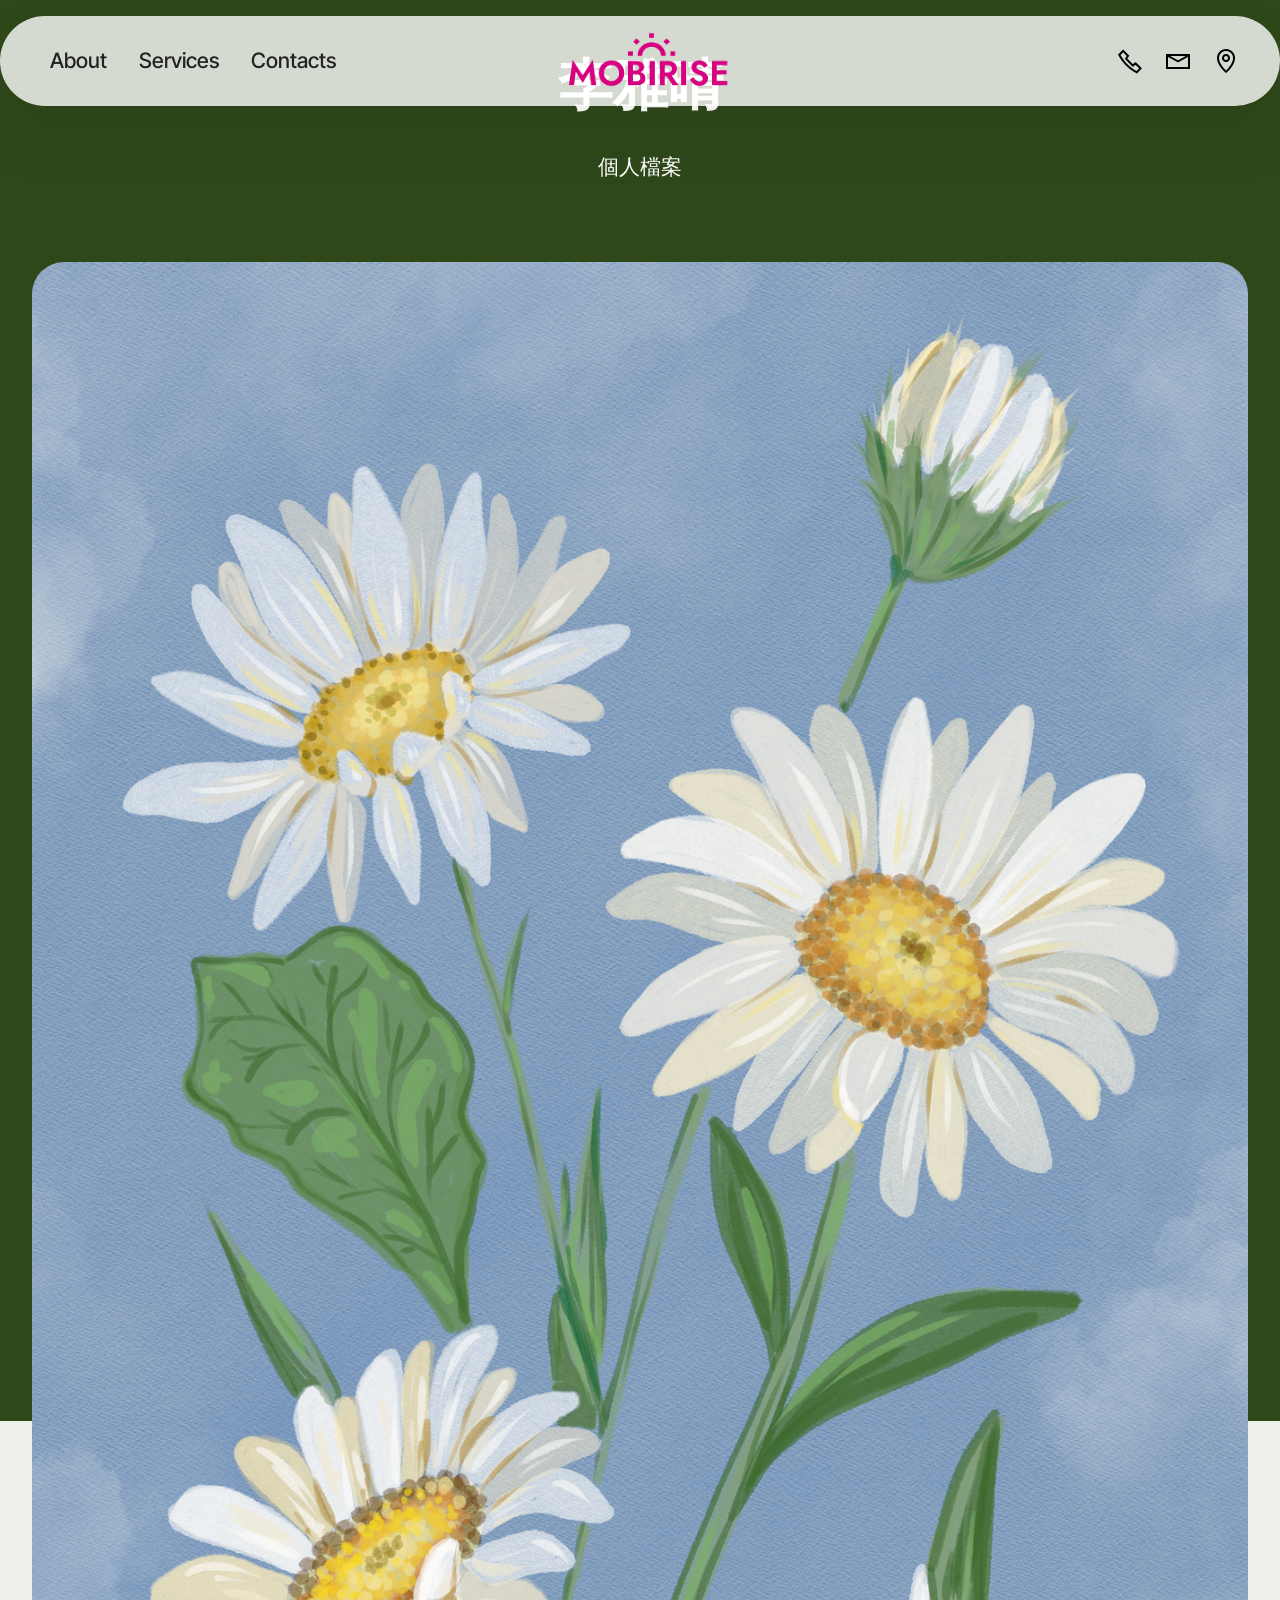
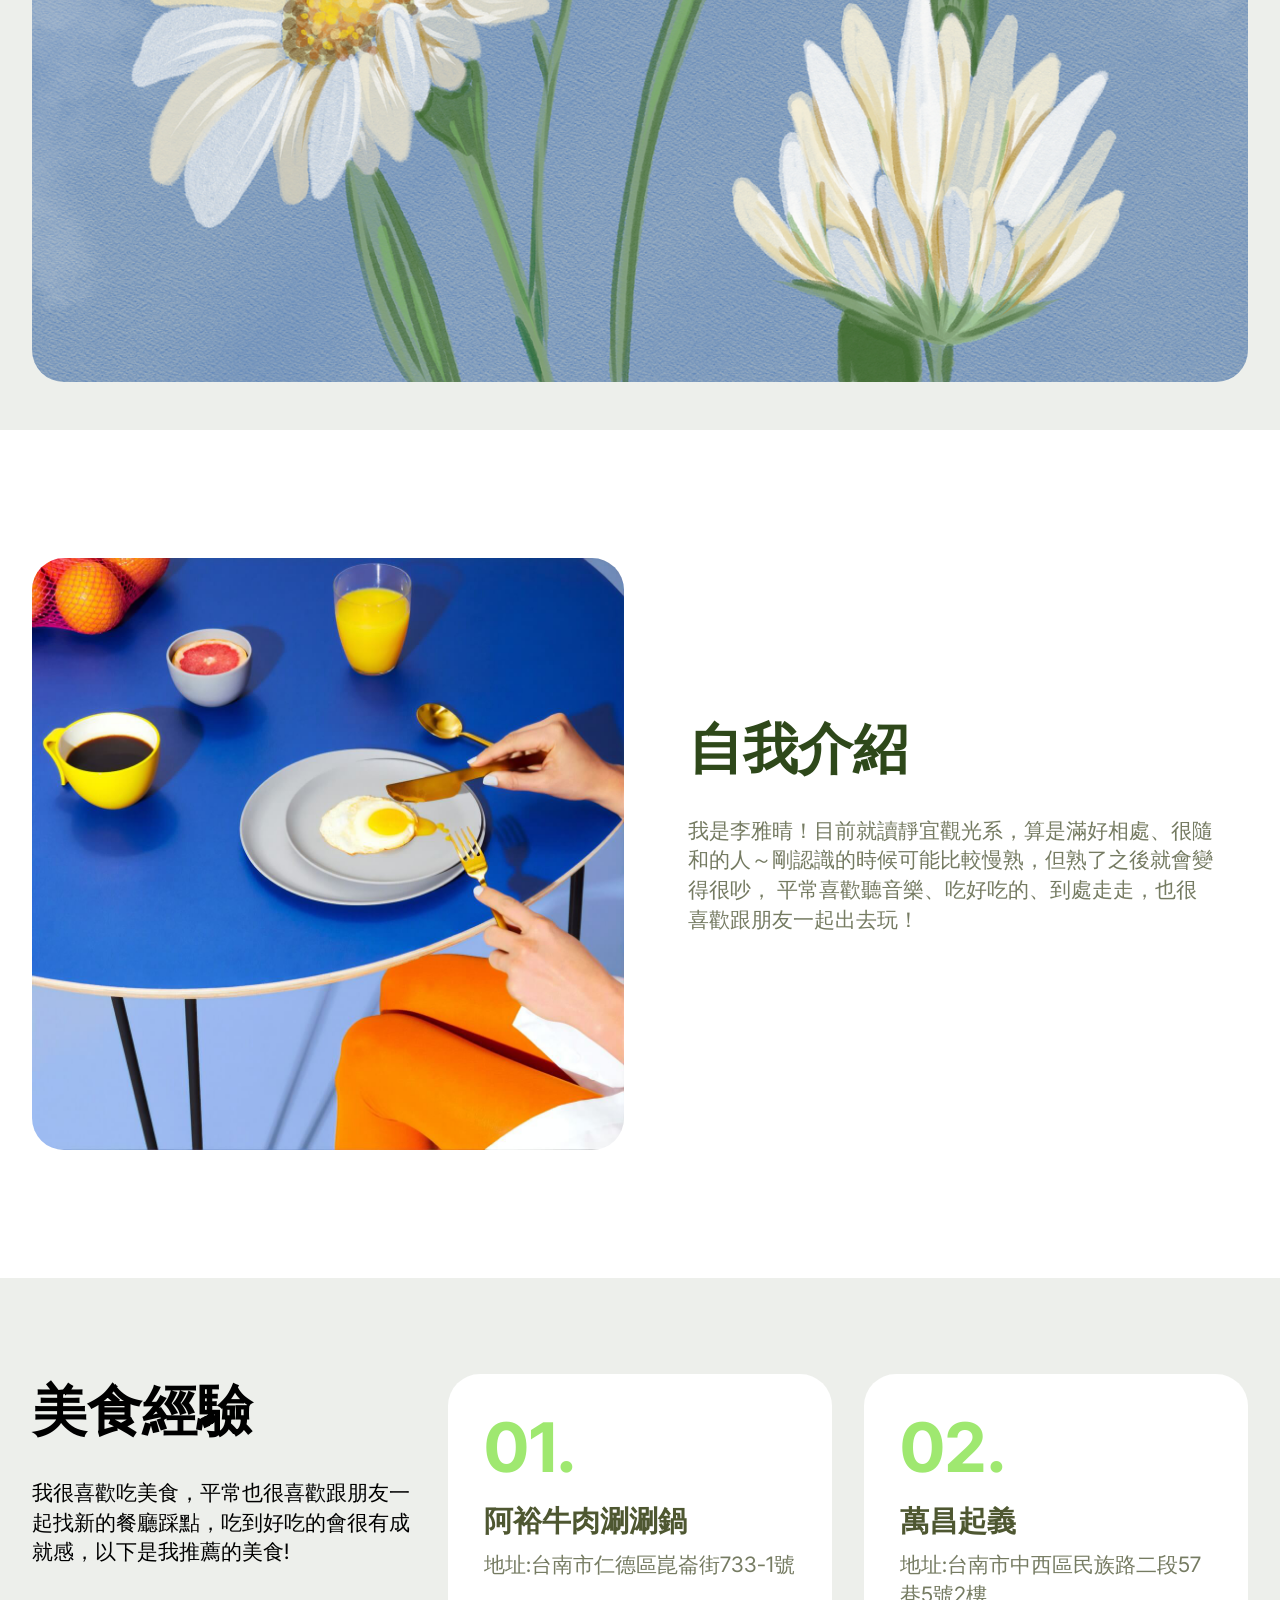
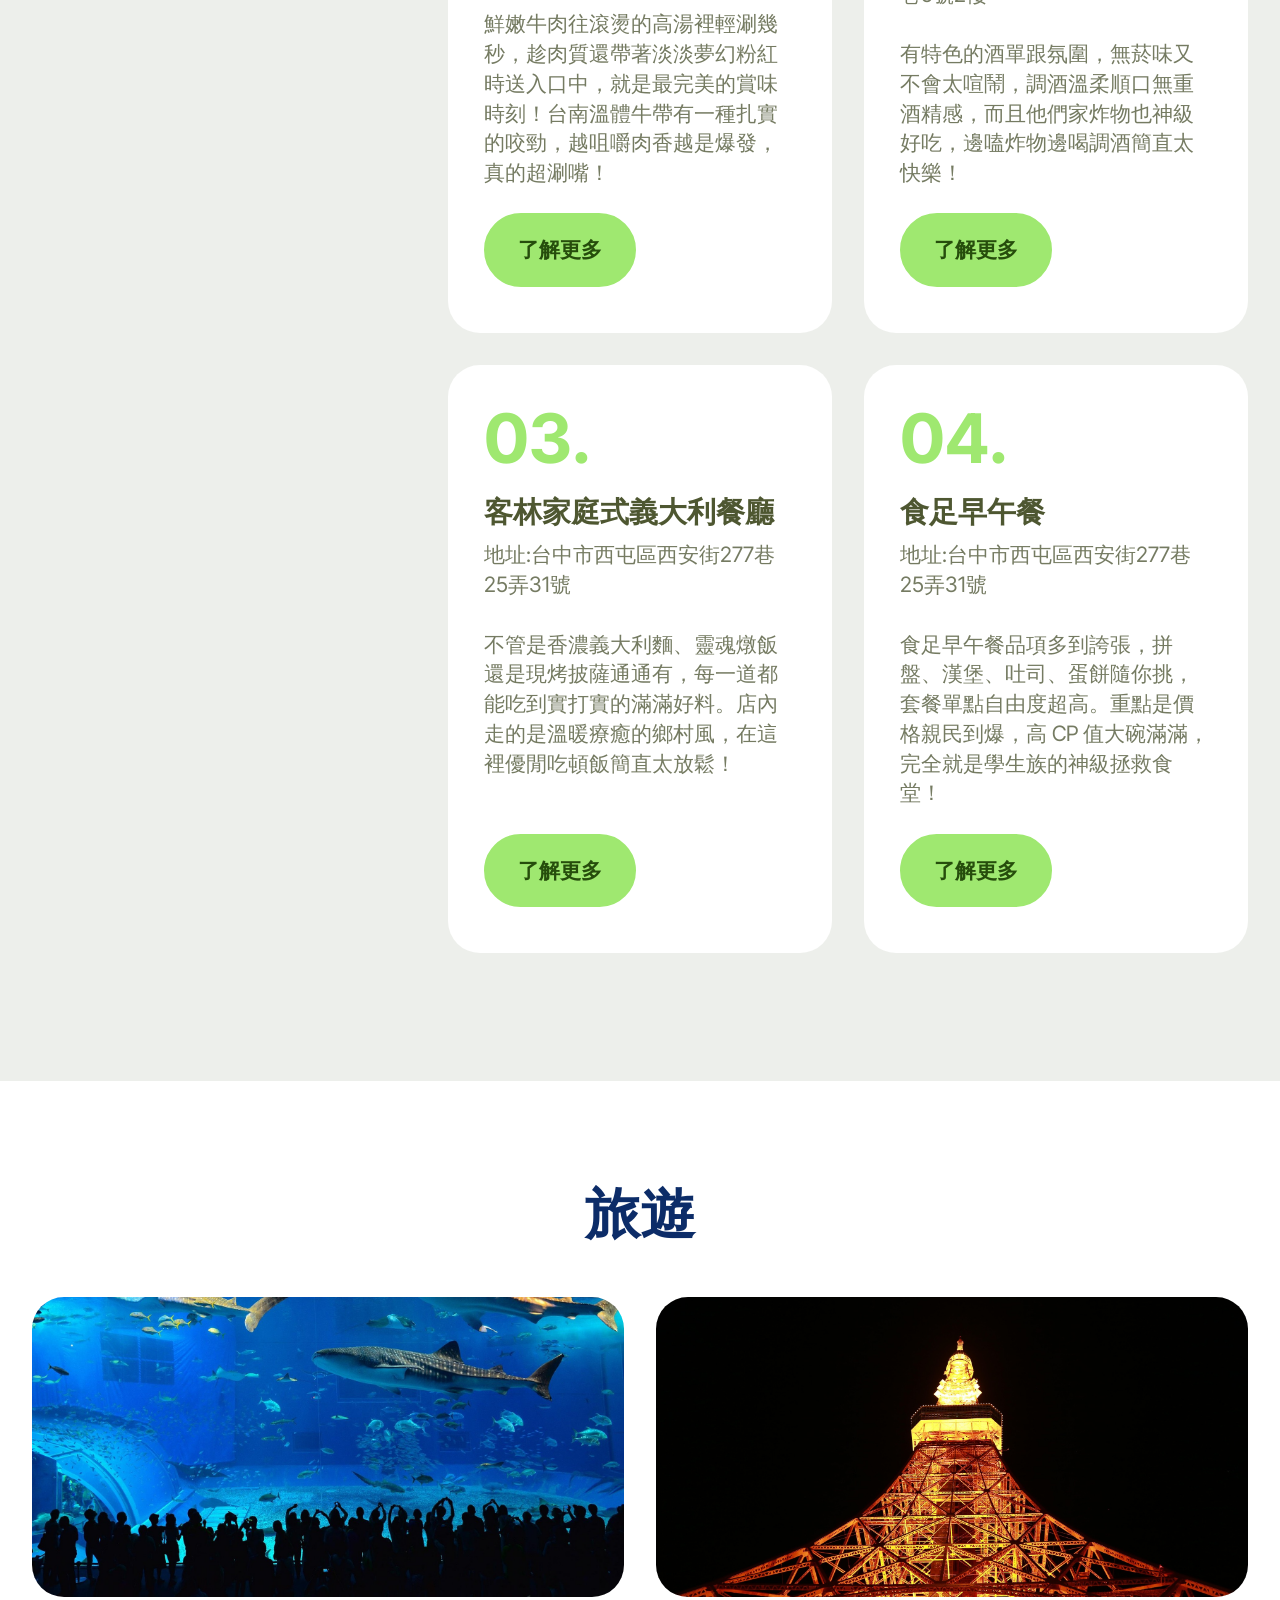
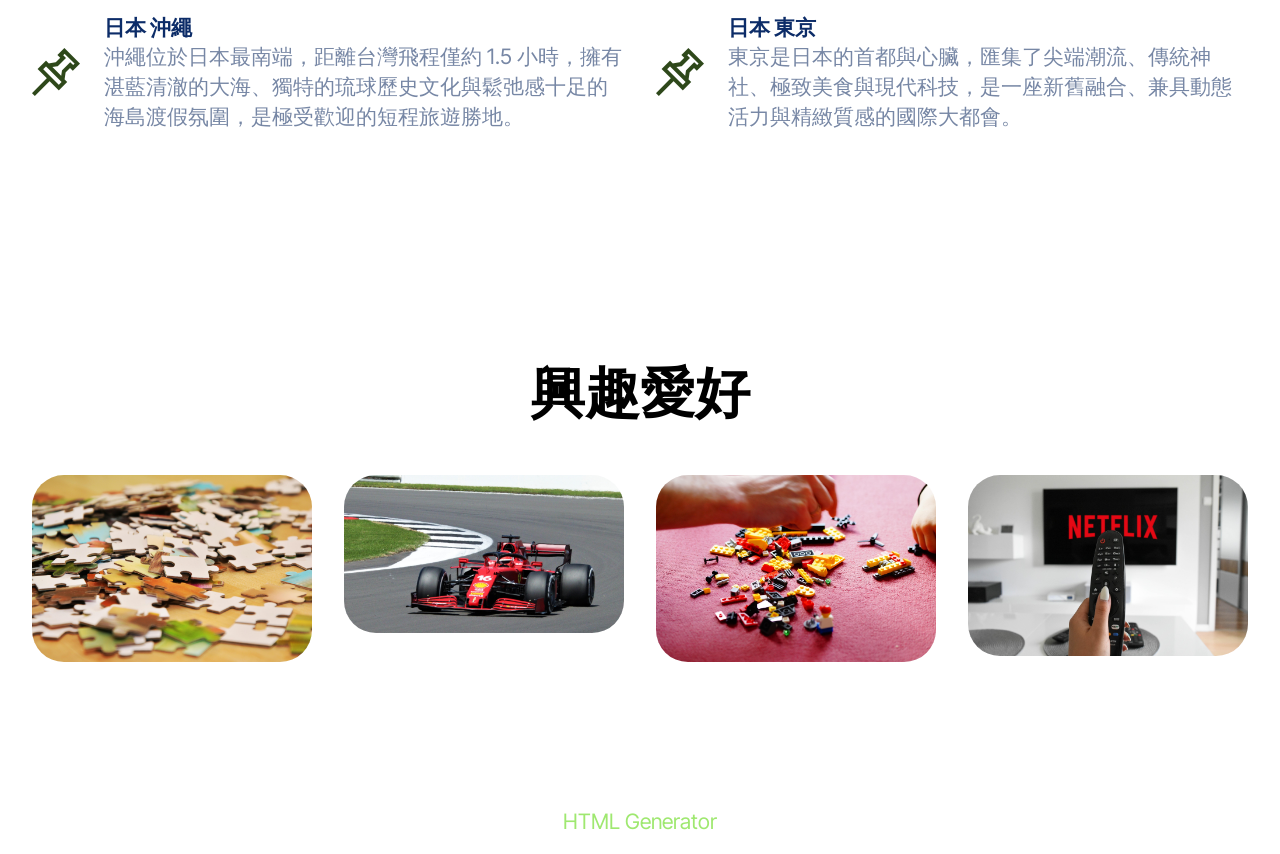
==== index.html @ 0599abbb "Add files via upload" ====
<!DOCTYPE html>
<html  >
<head>
  <!-- Site made with Mobirise Website Builder v6.1.12, https://mobirise.com -->
  <meta charset="UTF-8">
  <meta http-equiv="X-UA-Compatible" content="IE=edge">
  <meta name="generator" content="Mobirise v6.1.12, mobirise.com">
  <meta name="viewport" content="width=device-width, initial-scale=1, minimum-scale=1">
  <link rel="shortcut icon" href="assets/images/logo2.png" type="image/x-icon">
  <meta name="description" content="">
  
  
  <title>Home</title>
  <link rel="stylesheet" href="assets/web/assets/mobirise-icons2/mobirise2.css">
  <link rel="stylesheet" href="assets/bootstrap/css/bootstrap.min.css">
  <link rel="stylesheet" href="assets/dropdown/css/style.css">
  <link rel="stylesheet" href="assets/theme/css/style.css">
  <link rel="preload" href="https://fonts.googleapis.com/css2?family=Inter+Tight:wght@400;700&display=swap&display=swap" as="style" onload="this.onload=null;this.rel='stylesheet'">
  <noscript><link rel="stylesheet" href="https://fonts.googleapis.com/css2?family=Inter+Tight:wght@400;700&display=swap&display=swap"></noscript>
  <link rel="preload" as="style" href="assets/mobirise/css/mbr-additional.css?v=tHQnIB"><link rel="stylesheet" href="assets/mobirise/css/mbr-additional.css?v=tHQnIB" type="text/css">

  
  
  
</head>
<body>
  
  <section data-bs-version="5.1" class="menu menu3 cid-vxfSDAqkL9" once="menu" id="menu03-0">
	

	<nav class="navbar navbar-dropdown navbar-fixed-top navbar-expand-lg">
		<div class="container">
			<div class="navbar-brand">
				<span class="navbar-logo">
					<a href="https://mobiri.se">
						<img src="assets/images/logo2.png" alt="Mobirise Website Builder" style="height: 4rem;">
					</a>
				</span>
				
			</div>
			<button class="navbar-toggler" type="button" data-toggle="collapse" data-bs-toggle="collapse" data-target="#navbarSupportedContent" data-bs-target="#navbarSupportedContent" aria-controls="navbarNavAltMarkup" aria-expanded="false" aria-label="Toggle navigation">
				<div class="hamburger">
					<span></span>
					<span></span>
					<span></span>
					<span></span>
				</div>
			</button>
			<div class="collapse navbar-collapse" id="navbarSupportedContent">
				<ul class="navbar-nav nav-dropdown nav-right" data-app-modern-menu="true"><li class="nav-item">
						<a class="nav-link link text-black display-4" href="https://mobiri.se">About</a>
					</li>
					<li class="nav-item">
						<a class="nav-link link text-black show display-4" href="https://mobiri.se" aria-expanded="false">Services</a>
					</li>
					<li class="nav-item">
						<a class="nav-link link text-black display-4" href="https://mobiri.se">Contacts</a>
					</li></ul>
				<div class="icons-menu">
					<a class="iconfont-wrapper" href="https://mobiri.se">
						<span class="p-2 mbr-iconfont mobi-mbri-phone mobi-mbri"></span>
					</a>
					<a class="iconfont-wrapper" href="https://mobiri.se">
						<span class="p-2 mbr-iconfont mobi-mbri-letter mobi-mbri"></span>
					</a>
					<a class="iconfont-wrapper" href="https://mobiri.se">
						<span class="p-2 mbr-iconfont mobi-mbri-map-pin mobi-mbri"></span>
					</a>
					
				</div>
				
			</div>
		</div>
	</nav>
</section>

<section data-bs-version="5.1" class="header5 cid-vxg1l4EDZB mbr-fullscreen" id="header05-6">
	

	
	
	<div class="topbg"></div>
	<div class="align-center container-fluid">
		<div class="row justify-content-center">
			<div class="col-md-12 content-head">
				<h1 class="mbr-section-title mbr-fonts-style mb-4 display-2">
					<strong>李雅晴</strong></h1>
				<p class="mbr-text mbr-fonts-style mb-4 display-7">
					個人檔案</p>
				
			</div>
		</div>
		<div class="row mt-5 justify-content-center">
			<div class="col-12 col-lg-12">
				<img src="assets/images/mbr.png" alt="Mobirise Website Builder" title="">
			</div>
		</div>
	</div>
</section>

<section data-bs-version="5.1" class="start article2 cid-vxfUzSZ0uO" id="article02-3">
	

	
	

	<div class="container">
		<div class="row justify-content-center">
			<div class="col-12 col-md-12 col-lg-6 image-wrapper">
				<img class="w-100" src="assets/images/gallery03.jpg" alt="Mobirise Website Builder">
			</div>
			<div class="col-12 col-md-12 col-lg">
				<div class="text-wrapper align-left">
					<h1 class="mbr-section-title mbr-fonts-style mb-4 display-2">
						<strong>自我介紹</strong></h1>
					<p class="mbr-text align-left mbr-fonts-style mb-4 display-7">我是李雅晴！目前就讀靜宜觀光系，算是滿好相處、很隨和的人～剛認識的時候可能比較慢熟，但熟了之後就會變得很吵， 平常喜歡聽音樂、吃好吃的、到處走走，也很喜歡跟朋友一起出去玩！<br><br></p>
					
				</div>
			</div>
		</div>
	</div>
</section>

<section data-bs-version="5.1" class="features037 cid-vxfWTMe3sZ" id="features037-5">
	
	
	
	<div class="container-fluid">
		<div class="row justify-content-center">
			<div class="col-lg-4">
				<div class="col-12 col-md-12">
					<h5 class="mbr-section-title mbr-fonts-style mt-0 mb-4 display-2">
						<strong>美食經驗</strong></h5>
					<h6 class="mbr-section-subtitle mbr-fonts-style mt-0 mb-4 display-7">我很喜歡吃美食，平常也很喜歡跟朋友一起找新的餐廳踩點，吃到好吃的會很有成就感，以下是我推薦的美食!<br><div><br></div></h6>
					
				</div>
			</div>

			<div class="col-lg-8 side-features">
				
				<div class="item features-without-image col-12 col-md-12 col-lg-6 item-mb active">
					<div class="item-wrapper">
						<div class="item-content align-left">
							<h5 class="mbr-card-title mbr-fonts-style mt-0 mb-3 mbr-number display-1">
								<strong>01.</strong>
							</h5>
							<h5 class="card-title mbr-fonts-style display-5">
								<strong>阿裕牛肉涮涮鍋</strong></h5>
							<p class="card-text mbr-fonts-style display-7">地址:台南市仁德區崑崙街733-1號<br><br>鮮嫩牛肉往滾燙的高湯裡輕涮幾秒，趁肉質還帶著淡淡夢幻粉紅時送入口中，就是最完美的賞味時刻！台南溫體牛帶有一種扎實的咬勁，越咀嚼肉香越是爆發，真的超涮嘴！&nbsp;<br></p>
							<div class="mbr-section-btn item-footer"><a href="https://share.google/jin03TnW4DtmosS1B" class="btn item-btn btn-primary display-7" target="_blank">了解更多</a></div>
						</div>

					</div>
				</div><div class="item features-without-image col-12 col-md-12 col-lg-6 item-mb">
					<div class="item-wrapper">
						<div class="item-content align-left">
							<h5 class="mbr-card-title mbr-fonts-style mt-0 mb-3 mbr-number display-1">
								<strong>02.</strong></h5>
							<h5 class="card-title mbr-fonts-style display-5">
								<strong>萬昌起義</strong></h5>
							<p class="card-text mbr-fonts-style display-7">地址:台南市中西區民族路二段57巷5號2樓
<br>
<br>有特色的酒單跟氛圍，無菸味又不會太喧鬧，調酒溫柔順口無重酒精感，而且他們家炸物也神級好吃，邊嗑炸物邊喝調酒簡直太快樂！<br></p>

							<div class="mbr-section-btn item-footer"><a href="https://share.google/KJSHDas7KBUotryti" class="btn item-btn btn-primary display-7" target="_blank">了解更多</a></div>
						</div>

					</div>
				</div><div class="item features-without-image col-12 col-md-12 col-lg-6 item-mb">
					<div class="item-wrapper">
						<div class="item-content align-left">
							<h5 class="mbr-card-title mbr-fonts-style mt-0 mb-3 mbr-number display-1">
								<strong>03.</strong>
							</h5>
							<h5 class="card-title mbr-fonts-style display-5">
								<strong>客林家庭式義大利餐廳</strong></h5>
							<p class="card-text mbr-fonts-style display-7">地址:台中市西屯區西安街277巷25弄31號<br>
<br>不管是香濃義大利麵、靈魂燉飯還是現烤披薩通通有，每一道都能吃到實打實的滿滿好料。店內走的是溫暖療癒的鄉村風，在這裡優閒吃頓飯簡直太放鬆！&nbsp;<br></p>

							<div class="mbr-section-btn item-footer"><a href="https://share.google/3E2rp9IchfnymupIm" class="btn item-btn btn-primary display-7" target="_blank">了解更多</a></div>
						</div>

					</div>
				</div>
				<div class="item features-without-image col-12 col-md-12 col-lg-6 item-mb">
					<div class="item-wrapper">
						<div class="item-content align-left">
							<h5 class="mbr-card-title mbr-fonts-style mt-0 mb-3 mbr-number display-1">
								<strong>04.</strong>
							</h5>
							<h5 class="card-title mbr-fonts-style display-5">
								<strong>食足早午餐</strong></h5>
							<p class="card-text mbr-fonts-style display-7">地址:台中市西屯區西安街277巷25弄31號<br>
<br>食足早午餐品項多到誇張，拼盤、漢堡、吐司、蛋餅隨你挑，套餐單點自由度超高。重點是價格親民到爆，高 CP 值大碗滿滿，完全就是學生族的神級拯救食堂！</p>

							<div class="mbr-section-btn item-footer"><a href="https://share.google/PoGvNAp5Ngmwt1jAr" class="btn item-btn btn-primary display-7" target="_blank">了解更多</a></div>
						</div>

					</div>
				</div>
				

			</div>
		</div>
	</div>
</section>

<section data-bs-version="5.1" class="social01 cid-vxg9lklANq" id="social01-b">
	

	
	
	<div class="container">
		<div class="row justify-content-center">
			<div class="col-12 content-head">
				<div class="mb-5">
					<h5 class="mbr-section-title mbr-fonts-style align-center mb-0 display-2"><strong>旅遊</strong></h5>
					
				</div>
			</div>
		</div>
		<div class="row">
			<div class="item features-without-image col-12 col-md-6 col-lg-6">
				<div class="item-img mb-3">
					<img src="assets/images/mbr-5.jpg" alt="Mobirise Website Builder">
				</div>
				<div class="item-wrapper">
					<span class="mbr-iconfont m-auto mobi-mbri-pin mobi-mbri"></span>
					<div class="card-box">
						<h4 class="card-title mbr-fonts-style mb-0 display-7">
							<strong>日本 沖繩</strong></h4>
						<h5 class="card-text mbr-fonts-style display-7">沖繩位於日本最南端，距離台灣飛程僅約 1.5 小時，擁有湛藍清澈的大海、獨特的琉球歷史文化與鬆弛感十足的海島渡假氛圍，是極受歡迎的短程旅遊勝地。&nbsp;</h5>
					</div>
				</div>
			</div>
			<div class="item features-without-image col-12 col-md-6 col-lg-6">
				<div class="item-img mb-3">
					<img src="assets/images/mbr-1.jpg" alt="Mobirise Website Builder">
				</div>
				<div class="item-wrapper">
					<span class="mbr-iconfont m-auto mobi-mbri-pin mobi-mbri"></span>
					<div class="card-box">
						<h4 class="card-title mbr-fonts-style mb-0 display-7"><strong>日本 東京</strong></h4>
						<h5 class="card-text mbr-fonts-style display-7">
							東京是日本的首都與心臟，匯集了尖端潮流、傳統神社、極致美食與現代科技，是一座新舊融合、兼具動態活力與精緻質感的國際大都會。
						</h5>
					</div>
				</div>
			</div>
		</div>
	</div>
</section>

<section data-bs-version="5.1" class="gallery3 cid-vxgarGRGzE" id="gallery03-c">
    
    
    <div class="container-fluid">
      <div class="row justify-content-center">
        <div class="col-12 content-head">
          <div class="mbr-section-head mb-5">
            <h4 class="mbr-section-title mbr-fonts-style align-center mb-0 display-2">
              <strong>興趣愛好</strong></h4>
            
          </div>
        </div>
      </div>
      <div class="row">
        <div class="item features-image col-12 col-md-6 col-lg-3">
          <div class="item-wrapper">
            <div class="item-img">
              <img src="assets/images/mbr-8.jpg" alt="Mobirise Website Builder" title="" data-slide-to="0" data-bs-slide-to="0">
            </div>
            
          </div>
        </div>
        <div class="item features-image col-12 col-md-6 col-lg-3">
          <div class="item-wrapper">
            <div class="item-img">
              <img src="assets/images/mbr-6.jpg" alt="Mobirise Website Builder" title="" data-slide-to="1" data-bs-slide-to="1">
            </div>
            
          </div>
        </div>
        <div class="item features-image col-12 col-md-6 col-lg-3">
          <div class="item-wrapper">
            <div class="item-img">
              <img src="assets/images/mbr-7.jpg" alt="Mobirise Website Builder" title="" data-slide-to="2" data-bs-slide-to="2">
            </div>
            
          </div>
        </div>
        <div class="item features-image col-12 col-md-6 col-lg-3">
          <div class="item-wrapper">
            <div class="item-img">
              <img src="assets/images/mbr-9.jpg" alt="Mobirise Website Builder" title="" data-slide-to="3" data-bs-slide-to="3">
            </div>
            
          </div>
        </div>
      </div>
    </div>
  </section><section class="display-7" style="padding: 0;align-items: center;justify-content: center;flex-wrap: wrap;    align-content: center;display: flex;position: relative;height: 4rem;"><a href="https://mobiri.se/5189229" style="flex: 1 1;height: 4rem;position: absolute;width: 100%;z-index: 1;"><img alt="" style="height: 4rem;" src="[data-uri]"></a><p style="margin: 0;text-align: center;" class="display-7">&#8204;</p><a style="z-index:1" href="https://mobirise.com/html-builder.html">HTML Generator</a></section><script src="assets/bootstrap/js/bootstrap.bundle.min.js"></script>  <script src="assets/smoothscroll/smooth-scroll.js"></script>  <script src="assets/ytplayer/index.js"></script>  <script src="assets/dropdown/js/navbar-dropdown.js"></script>  <script src="assets/theme/js/script.js"></script>  
  
  
</body>
</html>
---- assets/web/assets/mobirise-icons2/mobirise2.css ----
@font-face {
  font-family: 'Moririse2';
  font-display: swap;
  src:  url('mobirise2.eot?f2bix4');
  src:  url('mobirise2.eot?f2bix4#iefix') format('embedded-opentype'),
    url('mobirise2.woff2?f2bix4') format('woff2'),
    url('mobirise2.woff?f2bix4') format('woff'),
    url('mobirise2.ttf?f2bix4') format('truetype'),
    url('mobirise2.svg?f2bix4#mobirise2') format('svg');
  font-weight: normal;
  font-style: normal;
}

[class^="mobi-"], [class*=" mobi-"] {
  /* use !important to prevent issues with browser extensions that change fonts */
  font-family: 'Moririse2' !important;
  speak: none;
  font-style: normal;
  font-weight: normal;
  font-variant: normal;
  text-transform: none;
  line-height: 1;

  /* Better Font Rendering =========== */
  -webkit-font-smoothing: antialiased;
  -moz-osx-font-smoothing: grayscale;
}

.mobi-mbri-add-submenu:before {
  content: "\e900";
}
.mobi-mbri-alert:before {
  content: "\e901";
}
.mobi-mbri-align-center:before {
  content: "\e902";
}
.mobi-mbri-align-justify:before {
  content: "\e903";
}
.mobi-mbri-align-left:before {
  content: "\e904";
}
.mobi-mbri-align-right:before {
  content: "\e905";
}
.mobi-mbri-android:before {
  content: "\e906";
}
.mobi-mbri-apple:before {
  content: "\e907";
}
.mobi-mbri-arrow-down:before {
  content: "\e908";
}
.mobi-mbri-arrow-next:before {
  content: "\e909";
}
.mobi-mbri-arrow-prev:before {
  content: "\e90a";
}
.mobi-mbri-arrow-up:before {
  content: "\e90b";
}
.mobi-mbri-bold:before {
  content: "\e90c";
}
.mobi-mbri-bookmark:before {
  content: "\e90d";
}
.mobi-mbri-bootstrap:before {
  content: "\e90e";
}
.mobi-mbri-briefcase:before {
  content: "\e90f";
}
.mobi-mbri-browse:before {
  content: "\e910";
}
.mobi-mbri-bulleted-list:before {
  content: "\e911";
}
.mobi-mbri-calendar:before {
  content: "\e912";
}
.mobi-mbri-camera:before {
  content: "\e913";
}
.mobi-mbri-cart-add:before {
  content: "\e914";
}
.mobi-mbri-cart-full:before {
  content: "\e915";
}
.mobi-mbri-cash:before {
  content: "\e916";
}
.mobi-mbri-change-style:before {
  content: "\e917";
}
.mobi-mbri-chat:before {
  content: "\e918";
}
.mobi-mbri-clock:before {
  content: "\e919";
}
.mobi-mbri-close:before {
  content: "\e91a";
}
.mobi-mbri-cloud:before {
  content: "\e91b";
}
.mobi-mbri-code:before {
  content: "\e91c";
}
.mobi-mbri-contact-form:before {
  content: "\e91d";
}
.mobi-mbri-credit-card:before {
  content: "\e91e";
}
.mobi-mbri-cursor-click:before {
  content: "\e91f";
}
.mobi-mbri-cust-feedback:before {
  content: "\e920";
}
.mobi-mbri-database:before {
  content: "\e921";
}
.mobi-mbri-delivery:before {
  content: "\e922";
}
.mobi-mbri-desktop:before {
  content: "\e923";
}
.mobi-mbri-devices:before {
  content: "\e924";
}
.mobi-mbri-down:before {
  content: "\e925";
}
.mobi-mbri-download-2:before {
  content: "\e926";
}
.mobi-mbri-download:before {
  content: "\e927";
}
.mobi-mbri-drag-n-drop-2:before {
  content: "\e928";
}
.mobi-mbri-drag-n-drop:before {
  content: "\e929";
}
.mobi-mbri-edit-2:before {
  content: "\e92a";
}
.mobi-mbri-edit:before {
  content: "\e92b";
}
.mobi-mbri-error:before {
  content: "\e92c";
}
.mobi-mbri-extension:before {
  content: "\e92d";
}
.mobi-mbri-features:before {
  content: "\e92e";
}
.mobi-mbri-file:before {
  content: "\e92f";
}
.mobi-mbri-flag:before {
  content: "\e930";
}
.mobi-mbri-folder:before {
  content: "\e931";
}
.mobi-mbri-gift:before {
  content: "\e932";
}
.mobi-mbri-github:before {
  content: "\e933";
}
.mobi-mbri-globe-2:before {
  content: "\e934";
}
.mobi-mbri-globe:before {
  content: "\e935";
}
.mobi-mbri-growing-chart:before {
  content: "\e936";
}
.mobi-mbri-hearth:before {
  content: "\e937";
}
.mobi-mbri-help:before {
  content: "\e938";
}
.mobi-mbri-home:before {
  content: "\e939";
}
.mobi-mbri-hot-cup:before {
  content: "\e93a";
}
.mobi-mbri-idea:before {
  content: "\e93b";
}
.mobi-mbri-image-gallery:before {
  content: "\e93c";
}
.mobi-mbri-image-slider:before {
  content: "\e93d";
}
.mobi-mbri-info:before {
  content: "\e93e";
}
.mobi-mbri-italic:before {
  content: "\e93f";
}
.mobi-mbri-key:before {
  content: "\e940";
}
.mobi-mbri-laptop:before {
  content: "\e941";
}
.mobi-mbri-layers:before {
  content: "\e942";
}
.mobi-mbri-left-right:before {
  content: "\e943";
}
.mobi-mbri-left:before {
  content: "\e944";
}
.mobi-mbri-letter:before {
  content: "\e945";
}
.mobi-mbri-like:before {
  content: "\e946";
}
.mobi-mbri-link:before {
  content: "\e947";
}
.mobi-mbri-lock:before {
  content: "\e948";
}
.mobi-mbri-login:before {
  content: "\e949";
}
.mobi-mbri-logout:before {
  content: "\e94a";
}
.mobi-mbri-magic-stick:before {
  content: "\e94b";
}
.mobi-mbri-map-pin:before {
  content: "\e94c";
}
.mobi-mbri-menu:before {
  content: "\e94d";
}
.mobi-mbri-mobile-2:before {
  content: "\e94e";
}
.mobi-mbri-mobile-horizontal:before {
  content: "\e94f";
}
.mobi-mbri-mobile:before {
  content: "\e950";
}
.mobi-mbri-mobirise:before {
  content: "\e951";
}
.mobi-mbri-more-horizontal:before {
  content: "\e952";
}
.mobi-mbri-more-vertical:before {
  content: "\e953";
}
.mobi-mbri-music:before {
  content: "\e954";
}
.mobi-mbri-new-file:before {
  content: "\e955";
}
.mobi-mbri-numbered-list:before {
  content: "\e956";
}
.mobi-mbri-opened-folder:before {
  content: "\e957";
}
.mobi-mbri-pages:before {
  content: "\e958";
}
.mobi-mbri-paper-plane:before {
  content: "\e959";
}
.mobi-mbri-paperclip:before {
  content: "\e95a";
}
.mobi-mbri-phone:before {
  content: "\e95b";
}
.mobi-mbri-photo:before {
  content: "\e95c";
}
.mobi-mbri-photos:before {
  content: "\e95d";
}
.mobi-mbri-pin:before {
  content: "\e95e";
}
.mobi-mbri-play:before {
  content: "\e95f";
}
.mobi-mbri-plus:before {
  content: "\e960";
}
.mobi-mbri-preview:before {
  content: "\e961";
}
.mobi-mbri-print:before {
  content: "\e962";
}
.mobi-mbri-protect:before {
  content: "\e963";
}
.mobi-mbri-question:before {
  content: "\e964";
}
.mobi-mbri-quote-left:before {
  content: "\e965";
}
.mobi-mbri-quote-right:before {
  content: "\e966";
}
.mobi-mbri-redo:before {
  content: "\e967";
}
.mobi-mbri-refresh:before {
  content: "\e968";
}
.mobi-mbri-responsive-2:before {
  content: "\e969";
}
.mobi-mbri-responsive:before {
  content: "\e96a";
}
.mobi-mbri-right:before {
  content: "\e96b";
}
.mobi-mbri-rocket:before {
  content: "\e96c";
}
.mobi-mbri-sad-face:before {
  content: "\e96d";
}
.mobi-mbri-sale:before {
  content: "\e96e";
}
.mobi-mbri-save:before {
  content: "\e96f";
}
.mobi-mbri-search:before {
  content: "\e970";
}
.mobi-mbri-setting-2:before {
  content: "\e971";
}
.mobi-mbri-setting-3:before {
  content: "\e972";
}
.mobi-mbri-setting:before {
  content: "\e973";
}
.mobi-mbri-share:before {
  content: "\e974";
}
.mobi-mbri-shopping-bag:before {
  content: "\e975";
}
.mobi-mbri-shopping-basket:before {
  content: "\e976";
}
.mobi-mbri-shopping-cart:before {
  content: "\e977";
}
.mobi-mbri-sites:before {
  content: "\e978";
}
.mobi-mbri-smile-face:before {
  content: "\e979";
}
.mobi-mbri-speed:before {
  content: "\e97a";
}
.mobi-mbri-star:before {
  content: "\e97b";
}
.mobi-mbri-success:before {
  content: "\e97c";
}
.mobi-mbri-sun:before {
  content: "\e97d";
}
.mobi-mbri-sun2:before {
  content: "\e97e";
}
.mobi-mbri-tablet-vertical:before {
  content: "\e97f";
}
.mobi-mbri-tablet:before {
  content: "\e980";
}
.mobi-mbri-target:before {
  content: "\e981";
}
.mobi-mbri-timer:before {
  content: "\e982";
}
.mobi-mbri-to-ftp:before {
  content: "\e983";
}
.mobi-mbri-to-local-drive:before {
  content: "\e984";
}
.mobi-mbri-touch-swipe:before {
  content: "\e985";
}
.mobi-mbri-touch:before {
  content: "\e986";
}
.mobi-mbri-trash:before {
  content: "\e987";
}
.mobi-mbri-underline:before {
  content: "\e988";
}
.mobi-mbri-undo:before {
  content: "\e989";
}
.mobi-mbri-unlink:before {
  content: "\e98a";
}
.mobi-mbri-unlock:before {
  content: "\e98b";
}
.mobi-mbri-up-down:before {
  content: "\e98c";
}
.mobi-mbri-up:before {
  content: "\e98d";
}
.mobi-mbri-update:before {
  content: "\e98e";
}
.mobi-mbri-upload-2:before {
  content: "\e98f";
}
.mobi-mbri-upload:before {
  content: "\e990";
}
.mobi-mbri-user-2:before {
  content: "\e991";
}
.mobi-mbri-user:before {
  content: "\e992";
}
.mobi-mbri-users:before {
  content: "\e993";
}
.mobi-mbri-video-play:before {
  content: "\e994";
}
.mobi-mbri-video:before {
  content: "\e995";
}
.mobi-mbri-watch:before {
  content: "\e996";
}
.mobi-mbri-website-theme-2:before {
  content: "\e997";
}
.mobi-mbri-website-theme:before {
  content: "\e998";
}
.mobi-mbri-wifi:before {
  content: "\e999";
}
.mobi-mbri-windows:before {
  content: "\e99a";
}
.mobi-mbri-zoom-in:before {
  content: "\e99b";
}
.mobi-mbri-zoom-out:before {
  content: "\e99c";
}
---- assets/dropdown/css/style.css ----
.navbar-dropdown {
  left: 0;
  padding: 0;
  position: absolute;
  right: 0;
  top: 0;
  transition: all 0.45s ease;
  z-index: 1030;
  background: #282828; }
  .navbar-dropdown .navbar-logo {
    margin-right: 0.8rem;
    transition: margin 0.3s ease-in-out;
    vertical-align: middle; }
    .navbar-dropdown .navbar-logo img {
      height: 3.125rem;
      transition: all 0.3s ease-in-out; }
    .navbar-dropdown .navbar-logo.mbr-iconfont {
      font-size: 3.125rem;
      line-height: 3.125rem; }
  .navbar-dropdown .navbar-caption {
    font-weight: 700;
    white-space: normal;
    vertical-align: -4px;
    line-height: 3.125rem !important; }
    .navbar-dropdown .navbar-caption, .navbar-dropdown .navbar-caption:hover {
      color: inherit;
      text-decoration: none; }
  .navbar-dropdown .mbr-iconfont + .navbar-caption {
    vertical-align: -1px; }
  .navbar-dropdown.navbar-fixed-top {
    position: fixed; }
  .navbar-dropdown .navbar-brand span {
    vertical-align: -4px; }
  .navbar-dropdown.bg-color.transparent {
    background: none; }
  .navbar-dropdown.navbar-short .navbar-brand {
    padding: 0.625rem 0; }
    .navbar-dropdown.navbar-short .navbar-brand span {
      vertical-align: -1px; }
  .navbar-dropdown.navbar-short .navbar-caption {
    line-height: 2.375rem !important;
    vertical-align: -2px; }
  .navbar-dropdown.navbar-short .navbar-logo {
    margin-right: 0.5rem; }
    .navbar-dropdown.navbar-short .navbar-logo img {
      height: 2.375rem; }
    .navbar-dropdown.navbar-short .navbar-logo.mbr-iconfont {
      font-size: 2.375rem;
      line-height: 2.375rem; }
  .navbar-dropdown.navbar-short .mbr-table-cell {
    height: 3.625rem; }
  .navbar-dropdown .navbar-close {
    left: 0.6875rem;
    position: fixed;
    top: 0.75rem;
    z-index: 1000; }
  .navbar-dropdown .hamburger-icon {
    content: "";
    display: inline-block;
    vertical-align: middle;
    width: 16px;
    -webkit-box-shadow: 0 -6px 0 1px #282828,0 0 0 1px #282828,0 6px 0 1px #282828;
    -moz-box-shadow: 0 -6px 0 1px #282828,0 0 0 1px #282828,0 6px 0 1px #282828;
    box-shadow: 0 -6px 0 1px #282828,0 0 0 1px #282828,0 6px 0 1px #282828; }

.dropdown-menu .dropdown-toggle[data-toggle="dropdown-submenu"]::after {
  border-bottom: 0.35em solid transparent;
  border-left: 0.35em solid;
  border-right: 0;
  border-top: 0.35em solid transparent;
  margin-left: 0.3rem; }

.dropdown-menu .dropdown-item:focus {
  outline: 0; }

.nav-dropdown {
  font-size: 0.75rem;
  font-weight: 500;
  height: auto !important; }
  .nav-dropdown .nav-btn {
    padding-left: 1rem; }
  .nav-dropdown .link {
    margin: .667em 1.667em;
    font-weight: 500;
    padding: 0;
    transition: color .2s ease-in-out; }
    .nav-dropdown .link.dropdown-toggle {
      margin-right: 2.583em; }
      .nav-dropdown .link.dropdown-toggle::after {
        margin-left: .25rem;
        border-top: 0.35em solid;
        border-right: 0.35em solid transparent;
        border-left: 0.35em solid transparent;
        border-bottom: 0; }
      .nav-dropdown .link.dropdown-toggle[aria-expanded="true"] {
        margin: 0;
        padding: 0.667em 3.263em  0.667em 1.667em; }
  .nav-dropdown .link::after,
  .nav-dropdown .dropdown-item::after {
    color: inherit; }
  .nav-dropdown .btn {
    font-size: 0.75rem;
    font-weight: 700;
    letter-spacing: 0;
    margin-bottom: 0;
    padding-left: 1.25rem;
    padding-right: 1.25rem; }
  .nav-dropdown .dropdown-menu {
    border-radius: 0;
    border: 0;
    left: 0;
    margin: 0;
    padding-bottom: 1.25rem;
    padding-top: 1.25rem;
    position: relative; }
  .nav-dropdown .dropdown-submenu {
    margin-left: 0.125rem;
    top: 0; }
  .nav-dropdown .dropdown-item {
    font-weight: 500;
    line-height: 2;
    padding: 0.3846em 4.615em 0.3846em 1.5385em;
    position: relative;
    transition: color .2s ease-in-out, background-color .2s ease-in-out; }
    .nav-dropdown .dropdown-item::after {
      margin-top: -0.3077em;
      position: absolute;
      right: 1.1538em;
      top: 50%; }
    .nav-dropdown .dropdown-item:focus, .nav-dropdown .dropdown-item:hover {
      background: none; }

@media (max-width: 767px) {
  .nav-dropdown.navbar-toggleable-sm {
    bottom: 0;
    display: none;
    left: 0;
    overflow-x: hidden;
    position: fixed;
    top: 0;
    transform: translateX(-100%);
    -ms-transform: translateX(-100%);
    -webkit-transform: translateX(-100%);
    width: 18.75rem;
    z-index: 999; } }
.nav-dropdown.navbar-toggleable-xl {
  bottom: 0;
  display: none;
  left: 0;
  overflow-x: hidden;
  position: fixed;
  top: 0;
  transform: translateX(-100%);
  -ms-transform: translateX(-100%);
  -webkit-transform: translateX(-100%);
  width: 18.75rem;
  z-index: 999; }

.nav-dropdown-sm {
  display: block !important;
  overflow-x: hidden;
  overflow: auto;
  padding-top: 3.875rem; }
  .nav-dropdown-sm::after {
    content: "";
    display: block;
    height: 3rem;
    width: 100%; }
  .nav-dropdown-sm.collapse.in ~ .navbar-close {
    display: block !important; }
  .nav-dropdown-sm.collapsing, .nav-dropdown-sm.collapse.in {
    transform: translateX(0);
    -ms-transform: translateX(0);
    -webkit-transform: translateX(0);
    transition: all 0.25s ease-out;
    -webkit-transition: all 0.25s ease-out;
    background: #282828; }
  .nav-dropdown-sm.collapsing[aria-expanded="false"] {
    transform: translateX(-100%);
    -ms-transform: translateX(-100%);
    -webkit-transform: translateX(-100%); }
  .nav-dropdown-sm .nav-item {
    display: block;
    margin-left: 0 !important;
    padding-left: 0; }
  .nav-dropdown-sm .link,
  .nav-dropdown-sm .dropdown-item {
    border-top: 1px dotted rgba(255, 255, 255, 0.1);
    font-size: 0.8125rem;
    line-height: 1.6;
    margin: 0 !important;
    padding: 0.875rem 2.4rem 0.875rem 1.5625rem !important;
    position: relative;
    white-space: normal; }
    .nav-dropdown-sm .link:focus, .nav-dropdown-sm .link:hover,
    .nav-dropdown-sm .dropdown-item:focus,
    .nav-dropdown-sm .dropdown-item:hover {
      background: rgba(0, 0, 0, 0.2) !important;
      color: #c0a375; }
  .nav-dropdown-sm .nav-btn {
    position: relative;
    padding: 1.5625rem 1.5625rem 0 1.5625rem; }
    .nav-dropdown-sm .nav-btn::before {
      border-top: 1px dotted rgba(255, 255, 255, 0.1);
      content: "";
      left: 0;
      position: absolute;
      top: 0;
      width: 100%; }
    .nav-dropdown-sm .nav-btn + .nav-btn {
      padding-top: 0.625rem; }
      .nav-dropdown-sm .nav-btn + .nav-btn::before {
        display: none; }
  .nav-dropdown-sm .btn {
    padding: 0.625rem 0; }
  .nav-dropdown-sm .dropdown-toggle[data-toggle="dropdown-submenu"]::after {
    margin-left: .25rem;
    border-top: 0.35em solid;
    border-right: 0.35em solid transparent;
    border-left: 0.35em solid transparent;
    border-bottom: 0; }
  .nav-dropdown-sm .dropdown-toggle[data-toggle="dropdown-submenu"][aria-expanded="true"]::after {
    border-top: 0;
    border-right: 0.35em solid transparent;
    border-left: 0.35em solid transparent;
    border-bottom: 0.35em solid; }
  .nav-dropdown-sm .dropdown-menu {
    margin: 0;
    padding: 0;
    position: relative;
    top: 0;
    left: 0;
    width: 100%;
    border: 0;
    float: none;
    border-radius: 0;
    background: none; }
  .nav-dropdown-sm .dropdown-submenu {
    left: 100%;
    margin-left: 0.125rem;
    margin-top: -1.25rem;
    top: 0; }

.navbar-toggleable-sm .nav-dropdown .dropdown-menu {
  position: absolute; }

.navbar-toggleable-sm .nav-dropdown .dropdown-submenu {
  left: 100%;
  margin-left: 0.125rem;
  margin-top: -1.25rem;
  top: 0; }

.navbar-toggleable-sm.opened .nav-dropdown .dropdown-menu {
  position: relative; }

.navbar-toggleable-sm.opened .nav-dropdown .dropdown-submenu {
  left: 0;
  margin-left: 00rem;
  margin-top: 0rem;
  top: 0; }

.is-builder .nav-dropdown.collapsing {
  transition: none !important; }
---- assets/theme/css/style.css ----
@charset "UTF-8";
section {
  background-color: #ffffff;
}

body {
  font-style: normal;
  line-height: 1.5;
  font-weight: 400;
  color: #232323;
  position: relative;
}

button {
  background-color: transparent;
  border-color: transparent;
}

.embla__button,
.carousel-control {
  background-color: #edefea !important;
  opacity: 0.8 !important;
  color: #464845 !important;
  border-color: #edefea !important;
}

.carousel .close,
.modalWindow .close {
  background-color: #edefea !important;
  color: #464845 !important;
  border-color: #edefea !important;
  opacity: 0.8 !important;
}

.carousel .close:hover,
.modalWindow .close:hover {
  opacity: 1 !important;
}

.carousel-indicators li {
  background-color: #edefea !important;
  border: 2px solid #464845 !important;
}

.carousel-indicators li:hover,
.carousel-indicators li:active {
  opacity: 0.8 !important;
}

.embla__button:hover,
.carousel-control:hover {
  background-color: #edefea !important;
  opacity: 1 !important;
}

.modalWindow-video-container {
  height: 80%;
}

section,
.container,
.container-fluid {
  position: relative;
  word-wrap: break-word;
}

a.mbr-iconfont:hover {
  text-decoration: none;
}

.article .lead p,
.article .lead ul,
.article .lead ol,
.article .lead pre,
.article .lead blockquote {
  margin-bottom: 0;
}

a {
  font-style: normal;
  font-weight: 400;
  cursor: pointer;
}
a, a:hover {
  text-decoration: none;
}

.mbr-section-title {
  font-style: normal;
  line-height: 1.3;
}

.mbr-section-subtitle {
  line-height: 1.3;
}

.mbr-text {
  font-style: normal;
  line-height: 1.7;
}

h1,
h2,
h3,
h4,
h5,
h6,
.display-1,
.display-2,
.display-4,
.display-5,
.display-7,
span,
p,
a {
  line-height: 1;
  word-break: break-word;
  word-wrap: break-word;
  font-weight: 400;
}

b,
strong {
  font-weight: bold;
}

input:-webkit-autofill, input:-webkit-autofill:hover, input:-webkit-autofill:focus, input:-webkit-autofill:active {
  transition-delay: 9999s;
  -webkit-transition-property: background-color, color;
  transition-property: background-color, color;
}

textarea[type=hidden] {
  display: none;
}

section {
  background-position: 50% 50%;
  background-repeat: no-repeat;
  background-size: cover;
}
section .mbr-background-video,
section .mbr-background-video-preview {
  position: absolute;
  bottom: 0;
  left: 0;
  right: 0;
  top: 0;
}

.hidden {
  visibility: hidden;
}

.mbr-z-index20 {
  z-index: 20;
}

/*! Base colors */
.mbr-white {
  color: #ffffff;
}

.mbr-black {
  color: #111111;
}

.mbr-bg-white {
  background-color: #ffffff;
}

.mbr-bg-black {
  background-color: #000000;
}

/*! Text-aligns */
.align-left {
  text-align: left;
}

.align-center {
  text-align: center;
}

.align-right {
  text-align: right;
}

/*! Font-weight  */
.mbr-light {
  font-weight: 300;
}

.mbr-regular {
  font-weight: 400;
}

.mbr-semibold {
  font-weight: 500;
}

.mbr-bold {
  font-weight: 700;
}

/*! Media  */
.media-content {
  flex-basis: 100%;
}

.media-container-row {
  display: flex;
  flex-direction: row;
  flex-wrap: wrap;
  justify-content: center;
  align-content: center;
  align-items: start;
}
.media-container-row .media-size-item {
  width: 400px;
}

.media-container-column {
  display: flex;
  flex-direction: column;
  flex-wrap: wrap;
  justify-content: center;
  align-content: center;
  align-items: stretch;
}
.media-container-column > * {
  width: 100%;
}

@media (min-width: 992px) {
  .media-container-row {
    flex-wrap: nowrap;
  }
}
figure {
  margin-bottom: 0;
  overflow: hidden;
}

figure[mbr-media-size] {
  transition: width 0.1s;
}

img,
iframe {
  display: block;
  width: 100%;
}

.card {
  background-color: transparent;
  border: none;
}

.card-box {
  width: 100%;
}

.card-img {
  text-align: center;
  flex-shrink: 0;
  -webkit-flex-shrink: 0;
}

.media {
  max-width: 100%;
  margin: 0 auto;
}

.mbr-figure {
  align-self: center;
}

.media-container > div {
  max-width: 100%;
}

.mbr-figure img,
.card-img img {
  width: 100%;
}

@media (max-width: 991px) {
  .media-size-item {
    width: auto !important;
  }
  .media {
    width: auto;
  }
  .mbr-figure {
    width: 100% !important;
  }
}
/*! Buttons */
.mbr-section-btn {
  margin-left: -0.6rem;
  margin-right: -0.6rem;
  font-size: 0;
}

.btn {
  font-weight: 600;
  border-width: 1px;
  font-style: normal;
  margin: 0.6rem 0.6rem;
  white-space: normal;
  transition: all 0.2s ease-in-out;
  display: inline-flex;
  align-items: center;
  justify-content: center;
  word-break: break-word;
}

.btn-sm {
  font-weight: 600;
  letter-spacing: 0px;
  transition: all 0.3s ease-in-out;
}

.btn-md {
  font-weight: 600;
  letter-spacing: 0px;
  transition: all 0.3s ease-in-out;
}

.btn-lg {
  font-weight: 600;
  letter-spacing: 0px;
  transition: all 0.3s ease-in-out;
}

.btn-form {
  margin: 0;
}
.btn-form:hover {
  cursor: pointer;
}

nav .mbr-section-btn {
  margin-left: 0rem;
  margin-right: 0rem;
}

/*! Btn icon margin */
.btn .mbr-iconfont,
.btn.btn-sm .mbr-iconfont {
  order: 1;
  cursor: pointer;
  margin-left: 0.5rem;
  vertical-align: sub;
}

.btn.btn-md .mbr-iconfont,
.btn.btn-md .mbr-iconfont {
  margin-left: 0.8rem;
}

.mbr-regular {
  font-weight: 400;
}

.mbr-semibold {
  font-weight: 500;
}

.mbr-bold {
  font-weight: 700;
}

[type=submit] {
  -webkit-appearance: none;
}

/*! Full-screen */
.mbr-fullscreen .mbr-overlay {
  min-height: 100vh;
}

.mbr-fullscreen {
  display: flex;
  display: -moz-flex;
  display: -ms-flex;
  display: -o-flex;
  align-items: center;
  min-height: 100vh;
  padding-top: 3rem;
  padding-bottom: 3rem;
}

/*! Map */
.map {
  height: 25rem;
  position: relative;
}
.map iframe {
  width: 100%;
  height: 100%;
}

/*! Scroll to top arrow */
.mbr-arrow-up {
  bottom: 25px;
  right: 90px;
  position: fixed;
  text-align: right;
  z-index: 5000;
  color: #ffffff;
  font-size: 22px;
}

.mbr-arrow-up a {
  background: rgba(0, 0, 0, 0.2);
  border-radius: 50%;
  color: #fff;
  display: inline-block;
  height: 60px;
  width: 60px;
  border: 2px solid #fff;
  outline-style: none !important;
  position: relative;
  text-decoration: none;
  transition: all 0.3s ease-in-out;
  cursor: pointer;
  text-align: center;
}
.mbr-arrow-up a:hover {
  background-color: rgba(0, 0, 0, 0.4);
}
.mbr-arrow-up a i {
  line-height: 60px;
}

.mbr-arrow-up-icon {
  display: block;
  color: #fff;
}

.mbr-arrow-up-icon::before {
  content: "›";
  display: inline-block;
  font-family: serif;
  font-size: 22px;
  line-height: 1;
  font-style: normal;
  position: relative;
  top: 6px;
  left: -4px;
  transform: rotate(-90deg);
}

/*! Arrow Down */
.mbr-arrow {
  position: absolute;
  bottom: 45px;
  left: 50%;
  width: 60px;
  height: 60px;
  cursor: pointer;
  background-color: rgba(80, 80, 80, 0.5);
  border-radius: 50%;
  transform: translateX(-50%);
}
@media (max-width: 767px) {
  .mbr-arrow {
    display: none;
  }
}
.mbr-arrow > a {
  display: inline-block;
  text-decoration: none;
  outline-style: none;
  animation: arrowdown 1.7s ease-in-out infinite;
  color: #ffffff;
}
.mbr-arrow > a > i {
  position: absolute;
  top: -2px;
  left: 15px;
  font-size: 2rem;
}

#scrollToTop a i::before {
  content: "";
  position: absolute;
  display: block;
  border-bottom: 2.5px solid #fff;
  border-left: 2.5px solid #fff;
  width: 27.8%;
  height: 27.8%;
  left: 50%;
  top: 51%;
  transform: translateY(-30%) translateX(-50%) rotate(135deg);
}

@keyframes arrowdown {
  0% {
    transform: translateY(0px);
  }
  50% {
    transform: translateY(-5px);
  }
  100% {
    transform: translateY(0px);
  }
}
@media (max-width: 500px) {
  .mbr-arrow-up {
    left: 0;
    right: 0;
    text-align: center;
  }
}
/*Gradients animation*/
@keyframes gradient-animation {
  from {
    background-position: 0% 100%;
    animation-timing-function: ease-in-out;
  }
  to {
    background-position: 100% 0%;
    animation-timing-function: ease-in-out;
  }
}
.bg-gradient {
  background-size: 200% 200%;
  animation: gradient-animation 5s infinite alternate;
  -webkit-animation: gradient-animation 5s infinite alternate;
}

.menu .navbar-brand {
  display: -webkit-flex;
}
.menu .navbar-brand span {
  display: flex;
  display: -webkit-flex;
}
.menu .navbar-brand .navbar-caption-wrap {
  display: -webkit-flex;
}
.menu .navbar-brand .navbar-logo img {
  display: -webkit-flex;
  width: auto;
}
@media (min-width: 768px) and (max-width: 991px) {
  .menu .navbar-toggleable-sm .navbar-nav {
    display: -ms-flexbox;
  }
}
@media (max-width: 991px) {
  .menu .navbar-collapse {
    max-height: 93.5vh;
  }
  .menu .navbar-collapse.show {
    overflow: auto;
  }
}
@media (min-width: 992px) {
  .menu .navbar-nav.nav-dropdown {
    display: -webkit-flex;
  }
  .menu .navbar-toggleable-sm .navbar-collapse {
    display: -webkit-flex !important;
  }
  .menu .collapsed .navbar-collapse {
    max-height: 93.5vh;
  }
  .menu .collapsed .navbar-collapse.show {
    overflow: auto;
  }
}
@media (max-width: 767px) {
  .menu .navbar-collapse {
    max-height: 80vh;
  }
}

.nav-link .mbr-iconfont {
  margin-right: 0.5rem;
}

.navbar {
  display: -webkit-flex;
  -webkit-flex-wrap: wrap;
  -webkit-align-items: center;
  -webkit-justify-content: space-between;
}

.navbar-collapse {
  -webkit-flex-basis: 100%;
  -webkit-flex-grow: 1;
  -webkit-align-items: center;
}

.nav-dropdown .link {
  padding: 0.667em 1.667em !important;
  margin: 0 !important;
}

.nav {
  display: -webkit-flex;
  -webkit-flex-wrap: wrap;
}

.row {
  display: -webkit-flex;
  -webkit-flex-wrap: wrap;
}

.justify-content-center {
  -webkit-justify-content: center;
}

.form-inline {
  display: -webkit-flex;
}

.card-wrapper {
  -webkit-flex: 1;
}

.carousel-control {
  z-index: 10;
  display: -webkit-flex;
}

.carousel-controls {
  display: -webkit-flex;
}

.media {
  display: -webkit-flex;
}

.form-group:focus {
  outline: none;
}

.jq-selectbox__select {
  padding: 7px 0;
  position: relative;
}

.jq-selectbox__dropdown {
  overflow: hidden;
  border-radius: 10px;
  position: absolute;
  top: 100%;
  left: 0 !important;
  width: 100% !important;
}

.jq-selectbox__trigger-arrow {
  right: 0;
  transform: translateY(-50%);
}

.jq-selectbox li {
  padding: 1.07em 0.5em;
}

input[type=range] {
  padding-left: 0 !important;
  padding-right: 0 !important;
}

.modal-dialog,
.modal-content {
  height: 100%;
}

.modal-dialog .carousel-inner {
  height: calc(100vh - 1.75rem);
}
@media (max-width: 575px) {
  .modal-dialog .carousel-inner {
    height: calc(100vh - 1rem);
  }
}

.carousel-item {
  text-align: center;
}

.carousel-item img {
  margin: auto;
}

.navbar-toggler {
  align-self: flex-start;
  padding: 0.25rem 0.75rem;
  font-size: 1.25rem;
  line-height: 1;
  background: transparent;
  border: 1px solid transparent;
  border-radius: 0.25rem;
}

.navbar-toggler:focus,
.navbar-toggler:hover {
  text-decoration: none;
  box-shadow: none;
}

.navbar-toggler-icon {
  display: inline-block;
  width: 1.5em;
  height: 1.5em;
  vertical-align: middle;
  content: "";
  background: no-repeat center center;
  background-size: 100% 100%;
}

.navbar-toggler-left {
  position: absolute;
  left: 1rem;
}

.navbar-toggler-right {
  position: absolute;
  right: 1rem;
}

.card-img {
  width: auto;
}

.menu .navbar.collapsed:not(.beta-menu) {
  flex-direction: column;
}

.carousel-item.active,
.carousel-item-next,
.carousel-item-prev {
  display: flex;
}

.note-air-layout .dropup .dropdown-menu,
.note-air-layout .navbar-fixed-bottom .dropdown .dropdown-menu {
  bottom: initial !important;
}

html,
body {
  height: auto;
  min-height: 100vh;
}

.dropup .dropdown-toggle::after {
  display: none;
}

.form-asterisk {
  font-family: initial;
  position: absolute;
  top: -2px;
  font-weight: normal;
}

.form-control-label {
  position: relative;
  cursor: pointer;
  margin-bottom: 0.357em;
  padding: 0;
}

.alert {
  color: #ffffff;
  border-radius: 0;
  border: 0;
  font-size: 1.1rem;
  line-height: 1.5;
  margin-bottom: 1.875rem;
  padding: 1.25rem;
  position: relative;
  text-align: center;
}
.alert.alert-form::after {
  background-color: inherit;
  bottom: -7px;
  content: "";
  display: block;
  height: 14px;
  left: 50%;
  margin-left: -7px;
  position: absolute;
  transform: rotate(45deg);
  width: 14px;
}

.form-control {
  background-color: #ffffff;
  background-clip: border-box;
  color: #232323;
  line-height: 1rem !important;
  height: auto;
  padding: 1.2rem 2rem;
  transition: border-color 0.25s ease 0s;
  border: 1px solid transparent !important;
  border-radius: 4px;
  box-shadow: rgba(0, 0, 0, 0.07) 0px 1px 1px 0px, rgba(0, 0, 0, 0.07) 0px 1px 3px 0px, rgba(0, 0, 0, 0.03) 0px 0px 0px 1px;
}
.form-active .form-control:invalid {
  border-color: red;
}

.row > * {
  padding-right: 1rem;
  padding-left: 1rem;
}

form .row {
  margin-left: -0.6rem;
  margin-right: -0.6rem;
}
form .row [class*=col] {
  padding-left: 0.6rem;
  padding-right: 0.6rem;
}

form .mbr-section-btn {
  padding-left: 0.6rem;
  padding-right: 0.6rem;
}

form .form-check-input {
  margin-top: 0.5;
}

textarea.form-control {
  line-height: 1.5rem !important;
}

.form-group {
  margin-bottom: 1.2rem;
}

.form-control,
form .btn {
  min-height: 48px;
}

.gdpr-block label span.textGDPR input[name=gdpr] {
  top: 7px;
}

.form-control:focus {
  box-shadow: none;
}

:focus {
  outline: none;
}

.mbr-overlay {
  background-color: #000;
  bottom: 0;
  left: 0;
  opacity: 0.5;
  position: absolute;
  right: 0;
  top: 0;
  z-index: 0;
  pointer-events: none;
}

blockquote {
  font-style: italic;
  padding: 3rem;
  font-size: 1.09rem;
  position: relative;
  border-left: 3px solid;
}

ul,
ol,
pre,
blockquote {
  margin-bottom: 2.3125rem;
}

.mt-4 {
  margin-top: 2rem !important;
}

.mb-4 {
  margin-bottom: 2rem !important;
}

.container,
.container-fluid {
  padding-left: 16px;
  padding-right: 16px;
}

.row {
  margin-left: -16px;
  margin-right: -16px;
}
.row > [class*=col] {
  padding-left: 16px;
  padding-right: 16px;
}

@media (min-width: 992px) {
  .container-fluid {
    padding-left: 32px;
    padding-right: 32px;
  }
}
@media (max-width: 991px) {
  .mbr-container {
    padding-left: 16px;
    padding-right: 16px;
  }
}
.app-video-wrapper > img {
  opacity: 1;
}

.app-video-wrapper {
  background: transparent;
}

.item {
  position: relative;
}

.dropdown-menu .dropdown-menu {
  left: 100%;
}

.dropdown-item + .dropdown-menu {
  display: none;
}

.dropdown-item:hover + .dropdown-menu,
.dropdown-menu:hover {
  display: block;
}

@media (min-aspect-ratio: 16/9) {
  .mbr-video-foreground {
    height: 300% !important;
    top: -100% !important;
  }
}
@media (max-aspect-ratio: 16/9) {
  .mbr-video-foreground {
    width: 300% !important;
    left: -100% !important;
  }
}.engine {
	position: absolute;
	text-indent: -2400px;
	text-align: center;
	padding: 0;
	top: 0;
	left: -2400px;
}
---- assets/mobirise/css/mbr-additional.css ----
.btn {
  border-width: 2px;
}
img,
.card-wrap,
.card-wrapper,
.video-wrapper,
.mbr-figure iframe,
.google-map iframe,
.slide-content,
.plan,
.card,
.item-wrapper,
.item-wrapper .mbr-overlay {
  border-radius: 2rem !important;
}
.video-wrapper {
  overflow: hidden;
}
body {
  font-family: Inter Tight;
}
.display-1 {
  font-family: 'Inter Tight', sans-serif;
  font-size: 5rem;
  line-height: 1;
}
.display-1 > .mbr-iconfont {
  font-size: 6.25rem;
}
.display-2 {
  font-family: 'Inter Tight', sans-serif;
  font-size: 4rem;
  line-height: 1;
}
.display-2 > .mbr-iconfont {
  font-size: 5rem;
}
.display-4 {
  font-family: 'Inter Tight', sans-serif;
  font-size: 1.4rem;
  line-height: 1.5;
}
.display-4 > .mbr-iconfont {
  font-size: 1.75rem;
}
.display-5 {
  font-family: 'Inter Tight', sans-serif;
  font-size: 2rem;
  line-height: 1.5;
}
.display-5 > .mbr-iconfont {
  font-size: 2.5rem;
}
.display-7 {
  font-family: 'Inter Tight', sans-serif;
  font-size: 1.4rem;
  line-height: 1.3;
}
.display-7 > .mbr-iconfont {
  font-size: 1.75rem;
}
/* ---- Fluid typography for mobile devices ---- */
/* 1.4 - font scale ratio ( bootstrap == 1.42857 ) */
/* 100vw - current viewport width */
/* (48 - 20)  48 == 48rem == 768px, 20 == 20rem == 320px(minimal supported viewport) */
/* 0.65 - min scale variable, may vary */
@media (max-width: 992px) {
  .display-1 {
    font-size: 4rem;
  }
}
@media (max-width: 768px) {
  .display-1 {
    font-size: 3.5rem;
    font-size: calc( 2.4rem + (5 - 2.4) * ((100vw - 20rem) / (48 - 20)));
    line-height: calc( 1.1 * (2.4rem + (5 - 2.4) * ((100vw - 20rem) / (48 - 20))));
  }
  .display-2 {
    font-size: 3.2rem;
    font-size: calc( 2.05rem + (4 - 2.05) * ((100vw - 20rem) / (48 - 20)));
    line-height: calc( 1.3 * (2.05rem + (4 - 2.05) * ((100vw - 20rem) / (48 - 20))));
  }
  .display-4 {
    font-size: 1.12rem;
    font-size: calc( 1.14rem + (1.4 - 1.14) * ((100vw - 20rem) / (48 - 20)));
    line-height: calc( 1.4 * (1.14rem + (1.4 - 1.14) * ((100vw - 20rem) / (48 - 20))));
  }
  .display-5 {
    font-size: 1.6rem;
    font-size: calc( 1.35rem + (2 - 1.35) * ((100vw - 20rem) / (48 - 20)));
    line-height: calc( 1.4 * (1.35rem + (2 - 1.35) * ((100vw - 20rem) / (48 - 20))));
  }
  .display-7 {
    font-size: 1.12rem;
    font-size: calc( 1.14rem + (1.4 - 1.14) * ((100vw - 20rem) / (48 - 20)));
    line-height: calc( 1.4 * (1.14rem + (1.4 - 1.14) * ((100vw - 20rem) / (48 - 20))));
  }
}
@media (min-width: 992px) and (max-width: 1400px) {
  .display-1 {
    font-size: 3.5rem;
    font-size: calc( 2.4rem + (5 - 2.4) * ((100vw - 62rem) / (87 - 62)));
    line-height: calc( 1.1 * (2.4rem + (5 - 2.4) * ((100vw - 62rem) / (87 - 62))));
  }
  .display-2 {
    font-size: 3.2rem;
    font-size: calc( 2.05rem + (4 - 2.05) * ((100vw - 62rem) / (87 - 62)));
    line-height: calc( 1.3 * (2.05rem + (4 - 2.05) * ((100vw - 62rem) / (87 - 62))));
  }
  .display-4 {
    font-size: 1.12rem;
    font-size: calc( 1.14rem + (1.4 - 1.14) * ((100vw - 62rem) / (87 - 62)));
    line-height: calc( 1.4 * (1.14rem + (1.4 - 1.14) * ((100vw - 62rem) / (87 - 62))));
  }
  .display-5 {
    font-size: 1.6rem;
    font-size: calc( 1.35rem + (2 - 1.35) * ((100vw - 62rem) / (87 - 62)));
    line-height: calc( 1.4 * (1.35rem + (2 - 1.35) * ((100vw - 62rem) / (87 - 62))));
  }
  .display-7 {
    font-size: 1.12rem;
    font-size: calc( 1.14rem + (1.4 - 1.14) * ((100vw - 62rem) / (87 - 62)));
    line-height: calc( 1.4 * (1.14rem + (1.4 - 1.14) * ((100vw - 62rem) / (87 - 62))));
  }
}
/* Buttons */
.btn {
  padding: 1.25rem 2rem;
  border-radius: 4px;
}
@media (max-width: 767px) {
  .btn {
    padding: 0.75rem 1.5rem;
  }
}
.btn-sm {
  padding: 0.6rem 1.2rem;
  border-radius: 4px;
}
.btn-md {
  padding: 0.6rem 1.2rem;
  border-radius: 4px;
}
.btn-lg {
  padding: 1.25rem 2rem;
  border-radius: 4px;
}
.bg-primary {
  background-color: #9fe870 !important;
}
.bg-success {
  background-color: #3a341c !important;
}
.bg-info {
  background-color: #320707 !important;
}
.bg-warning {
  background-color: #a0e2e1 !important;
}
.bg-danger {
  background-color: #ffea64 !important;
}
.btn-primary,
.btn-primary:active {
  background-color: #9fe870 !important;
  border-color: #9fe870 !important;
  color: #264d0c !important;
  box-shadow: none;
}
.btn-primary:hover,
.btn-primary:focus,
.btn-primary.focus,
.btn-primary.active {
  color: inherit;
  background-color: #bcef9c !important;
  border-color: #bcef9c !important;
  box-shadow: none;
}
.btn-primary.disabled,
.btn-primary:disabled {
  color: #264d0c !important;
  background-color: #bcef9c !important;
  border-color: #bcef9c !important;
}
.btn-secondary,
.btn-secondary:active {
  background-color: #ffd7ef !important;
  border-color: #ffd7ef !important;
  color: #d70081 !important;
  box-shadow: none;
}
.btn-secondary:hover,
.btn-secondary:focus,
.btn-secondary.focus,
.btn-secondary.active {
  color: inherit;
  background-color: #ffffff !important;
  border-color: #ffffff !important;
  box-shadow: none;
}
.btn-secondary.disabled,
.btn-secondary:disabled {
  color: #d70081 !important;
  background-color: #ffffff !important;
  border-color: #ffffff !important;
}
.btn-info,
.btn-info:active {
  background-color: #320707 !important;
  border-color: #320707 !important;
  color: #ffffff !important;
  box-shadow: none;
}
.btn-info:hover,
.btn-info:focus,
.btn-info.focus,
.btn-info.active {
  color: inherit;
  background-color: #5f0d0d !important;
  border-color: #5f0d0d !important;
  box-shadow: none;
}
.btn-info.disabled,
.btn-info:disabled {
  color: #ffffff !important;
  background-color: #5f0d0d !important;
  border-color: #5f0d0d !important;
}
.btn-success,
.btn-success:active {
  background-color: #3a341c !important;
  border-color: #3a341c !important;
  color: #ffffff !important;
  box-shadow: none;
}
.btn-success:hover,
.btn-success:focus,
.btn-success.focus,
.btn-success.active {
  color: inherit;
  background-color: #5c532d !important;
  border-color: #5c532d !important;
  box-shadow: none;
}
.btn-success.disabled,
.btn-success:disabled {
  color: #ffffff !important;
  background-color: #5c532d !important;
  border-color: #5c532d !important;
}
.btn-warning,
.btn-warning:active {
  background-color: #a0e2e1 !important;
  border-color: #a0e2e1 !important;
  color: #1f6463 !important;
  box-shadow: none;
}
.btn-warning:hover,
.btn-warning:focus,
.btn-warning.focus,
.btn-warning.active {
  color: inherit;
  background-color: #c7eeed !important;
  border-color: #c7eeed !important;
  box-shadow: none;
}
.btn-warning.disabled,
.btn-warning:disabled {
  color: #1f6463 !important;
  background-color: #c7eeed !important;
  border-color: #c7eeed !important;
}
.btn-danger,
.btn-danger:active {
  background-color: #ffea64 !important;
  border-color: #ffea64 !important;
  color: #645600 !important;
  box-shadow: none;
}
.btn-danger:hover,
.btn-danger:focus,
.btn-danger.focus,
.btn-danger.active {
  color: inherit;
  background-color: #fff197 !important;
  border-color: #fff197 !important;
  box-shadow: none;
}
.btn-danger.disabled,
.btn-danger:disabled {
  color: #645600 !important;
  background-color: #fff197 !important;
  border-color: #fff197 !important;
}
.btn-white,
.btn-white:active {
  background-color: #eff0ec !important;
  border-color: #eff0ec !important;
  color: #757b62 !important;
  box-shadow: none;
}
.btn-white:hover,
.btn-white:focus,
.btn-white.focus,
.btn-white.active {
  color: inherit;
  background-color: #ffffff !important;
  border-color: #ffffff !important;
  box-shadow: none;
}
.btn-white.disabled,
.btn-white:disabled {
  color: #757b62 !important;
  background-color: #ffffff !important;
  border-color: #ffffff !important;
}
.btn-black,
.btn-black:active {
  background-color: #232323 !important;
  border-color: #232323 !important;
  color: #ffffff !important;
  box-shadow: none;
}
.btn-black:hover,
.btn-black:focus,
.btn-black.focus,
.btn-black.active {
  color: inherit;
  background-color: #3d3d3d !important;
  border-color: #3d3d3d !important;
  box-shadow: none;
}
.btn-black.disabled,
.btn-black:disabled {
  color: #ffffff !important;
  background-color: #3d3d3d !important;
  border-color: #3d3d3d !important;
}
.btn-primary-outline,
.btn-primary-outline:active {
  background-color: transparent !important;
  border-color: #9fe870;
  color: #9fe870;
}
.btn-primary-outline:hover,
.btn-primary-outline:focus,
.btn-primary-outline.focus,
.btn-primary-outline.active {
  color: #6ddc25 !important;
  background-color: transparent !important;
  border-color: #6ddc25 !important;
  box-shadow: none !important;
}
.btn-primary-outline.disabled,
.btn-primary-outline:disabled {
  color: #264d0c !important;
  background-color: #9fe870 !important;
  border-color: #9fe870 !important;
}
.btn-secondary-outline,
.btn-secondary-outline:active {
  background-color: transparent !important;
  border-color: #ffd7ef;
  color: #ffd7ef;
}
.btn-secondary-outline:hover,
.btn-secondary-outline:focus,
.btn-secondary-outline.focus,
.btn-secondary-outline.active {
  color: #ff80cc !important;
  background-color: transparent !important;
  border-color: #ff80cc !important;
  box-shadow: none !important;
}
.btn-secondary-outline.disabled,
.btn-secondary-outline:disabled {
  color: #d70081 !important;
  background-color: #ffd7ef !important;
  border-color: #ffd7ef !important;
}
.btn-info-outline,
.btn-info-outline:active {
  background-color: transparent !important;
  border-color: #320707;
  color: #320707;
}
.btn-info-outline:hover,
.btn-info-outline:focus,
.btn-info-outline.focus,
.btn-info-outline.active {
  color: #000000 !important;
  background-color: transparent !important;
  border-color: #000000 !important;
  box-shadow: none !important;
}
.btn-info-outline.disabled,
.btn-info-outline:disabled {
  color: #ffffff !important;
  background-color: #320707 !important;
  border-color: #320707 !important;
}
.btn-success-outline,
.btn-success-outline:active {
  background-color: transparent !important;
  border-color: #3a341c;
  color: #3a341c;
}
.btn-success-outline:hover,
.btn-success-outline:focus,
.btn-success-outline.focus,
.btn-success-outline.active {
  color: #000000 !important;
  background-color: transparent !important;
  border-color: #000000 !important;
  box-shadow: none !important;
}
.btn-success-outline.disabled,
.btn-success-outline:disabled {
  color: #ffffff !important;
  background-color: #3a341c !important;
  border-color: #3a341c !important;
}
.btn-warning-outline,
.btn-warning-outline:active {
  background-color: transparent !important;
  border-color: #a0e2e1;
  color: #a0e2e1;
}
.btn-warning-outline:hover,
.btn-warning-outline:focus,
.btn-warning-outline.focus,
.btn-warning-outline.active {
  color: #5ececc !important;
  background-color: transparent !important;
  border-color: #5ececc !important;
  box-shadow: none !important;
}
.btn-warning-outline.disabled,
.btn-warning-outline:disabled {
  color: #1f6463 !important;
  background-color: #a0e2e1 !important;
  border-color: #a0e2e1 !important;
}
.btn-danger-outline,
.btn-danger-outline:active {
  background-color: transparent !important;
  border-color: #ffea64;
  color: #ffea64;
}
.btn-danger-outline:hover,
.btn-danger-outline:focus,
.btn-danger-outline.focus,
.btn-danger-outline.active {
  color: #ffde0d !important;
  background-color: transparent !important;
  border-color: #ffde0d !important;
  box-shadow: none !important;
}
.btn-danger-outline.disabled,
.btn-danger-outline:disabled {
  color: #645600 !important;
  background-color: #ffea64 !important;
  border-color: #ffea64 !important;
}
.btn-black-outline,
.btn-black-outline:active {
  background-color: transparent !important;
  border-color: #232323;
  color: #232323;
}
.btn-black-outline:hover,
.btn-black-outline:focus,
.btn-black-outline.focus,
.btn-black-outline.active {
  color: #000000 !important;
  background-color: transparent !important;
  border-color: #000000 !important;
  box-shadow: none !important;
}
.btn-black-outline.disabled,
.btn-black-outline:disabled {
  color: #ffffff !important;
  background-color: #232323 !important;
  border-color: #232323 !important;
}
.btn-white-outline,
.btn-white-outline:active {
  background-color: transparent !important;
  border-color: #fafafa;
  color: #fafafa;
}
.btn-white-outline:hover,
.btn-white-outline:focus,
.btn-white-outline.focus,
.btn-white-outline.active {
  color: #cfcfcf !important;
  background-color: transparent !important;
  border-color: #cfcfcf !important;
  box-shadow: none !important;
}
.btn-white-outline.disabled,
.btn-white-outline:disabled {
  color: #7a7a7a !important;
  background-color: #fafafa !important;
  border-color: #fafafa !important;
}
.text-primary {
  color: #9fe870 !important;
}
.text-secondary {
  color: #ffd7ef !important;
}
.text-success {
  color: #3a341c !important;
}
.text-info {
  color: #320707 !important;
}
.text-warning {
  color: #a0e2e1 !important;
}
.text-danger {
  color: #ffea64 !important;
}
.text-white {
  color: #fafafa !important;
}
.text-black {
  color: #232323 !important;
}
a.text-primary:hover,
a.text-primary:focus,
a.text-primary.active {
  color: #66d022 !important;
}
a.text-secondary:hover,
a.text-secondary:focus,
a.text-secondary.active {
  color: #ff71c6 !important;
}
a.text-success:hover,
a.text-success:focus,
a.text-success.active {
  color: #000000 !important;
}
a.text-info:hover,
a.text-info:focus,
a.text-info.active {
  color: #000000 !important;
}
a.text-warning:hover,
a.text-warning:focus,
a.text-warning.active {
  color: #52cac8 !important;
}
a.text-danger:hover,
a.text-danger:focus,
a.text-danger.active {
  color: #fddb00 !important;
}
a.text-white:hover,
a.text-white:focus,
a.text-white.active {
  color: #c7c7c7 !important;
}
a.text-black:hover,
a.text-black:focus,
a.text-black.active {
  color: #000000 !important;
}
a[class*="text-"]:not(.nav-link):not(.dropdown-item):not([role]):not(.navbar-caption) {
  position: relative;
  background-image: transparent;
  background-size: 10000px 2px;
  background-repeat: no-repeat;
  background-position: 0px 1.2em;
  background-position: -10000px 1.2em;
}
a[class*="text-"]:not(.nav-link):not(.dropdown-item):not([role]):not(.navbar-caption):hover {
  transition: background-position 2s ease-in-out;
  background-image: linear-gradient(currentColor 50%, currentColor 50%);
  background-position: 0px 1.2em;
}
.nav-tabs .nav-link.active {
  color: #9fe870;
}
.nav-tabs .nav-link:not(.active) {
  color: #232323;
}
.alert-success {
  background-color: #70c770;
}
.alert-info {
  background-color: #320707;
}
.alert-warning {
  background-color: #a0e2e1;
}
.alert-danger {
  background-color: #ffea64;
}
.mbr-section-btn .btn:not(.btn-form) {
  border-radius: 100px;
}
.mbr-gallery-filter li a {
  border-radius: 100px !important;
}
.mbr-gallery-filter li.active .btn {
  background-color: #9fe870;
  border-color: #9fe870;
  color: #306310;
}
.mbr-gallery-filter li.active .btn:focus {
  box-shadow: none;
}
.nav-tabs .nav-link {
  border-radius: 100px !important;
}
a,
a:hover {
  color: #9fe870;
}
.mbr-plan-header.bg-primary .mbr-plan-subtitle,
.mbr-plan-header.bg-primary .mbr-plan-price-desc {
  color: #ffffff;
}
.mbr-plan-header.bg-success .mbr-plan-subtitle,
.mbr-plan-header.bg-success .mbr-plan-price-desc {
  color: #c0b27c;
}
.mbr-plan-header.bg-info .mbr-plan-subtitle,
.mbr-plan-header.bg-info .mbr-plan-price-desc {
  color: #f3abab;
}
.mbr-plan-header.bg-warning .mbr-plan-subtitle,
.mbr-plan-header.bg-warning .mbr-plan-price-desc {
  color: #ffffff;
}
.mbr-plan-header.bg-danger .mbr-plan-subtitle,
.mbr-plan-header.bg-danger .mbr-plan-price-desc {
  color: #ffffff;
}
/* Scroll to top button*/
.scrollToTop_wraper {
  display: none;
}
.form-control {
  font-family: 'Inter Tight', sans-serif;
  font-size: 1.4rem;
  line-height: 1.3;
  font-weight: 400;
  border-radius: 40px !important;
}
.form-control > .mbr-iconfont {
  font-size: 1.75rem;
}
.form-control:hover,
.form-control:focus {
  box-shadow: rgba(0, 0, 0, 0.07) 0px 1px 1px 0px, rgba(0, 0, 0, 0.07) 0px 1px 3px 0px, rgba(0, 0, 0, 0.03) 0px 0px 0px 1px;
  border-color: #9fe870 !important;
}
.form-control:-webkit-input-placeholder {
  font-family: 'Inter Tight', sans-serif;
  font-size: 1.4rem;
  line-height: 1.3;
  font-weight: 400;
}
.form-control:-webkit-input-placeholder > .mbr-iconfont {
  font-size: 1.75rem;
}
blockquote {
  border-color: #9fe870;
}
/* Forms */
.mbr-form .input-group-btn .btn {
  border-radius: 100px !important;
}
.mbr-form .input-group-btn .btn:hover {
  box-shadow: 0 10px 40px 0 rgba(0, 0, 0, 0.2);
}
.mbr-form .input-group-btn button[type="submit"] {
  border-radius: 100px !important;
  padding: 1rem 3rem;
}
.mbr-form .input-group-btn button[type="submit"]:hover {
  box-shadow: 0 10px 40px 0 rgba(0, 0, 0, 0.2);
}
.jq-selectbox li:hover,
.jq-selectbox li.selected {
  background-color: #9fe870;
  color: #000000;
}
.jq-number__spin {
  transition: 0.25s ease;
}
.jq-number__spin:hover {
  border-color: #9fe870;
}
.jq-selectbox .jq-selectbox__trigger-arrow,
.jq-number__spin.minus:after,
.jq-number__spin.plus:after {
  transition: 0.4s;
  border-top-color: #232323;
  border-bottom-color: #232323;
}
.jq-selectbox:hover .jq-selectbox__trigger-arrow,
.jq-number__spin.minus:hover:after,
.jq-number__spin.plus:hover:after {
  border-top-color: #9fe870;
  border-bottom-color: #9fe870;
}
.xdsoft_datetimepicker .xdsoft_calendar td.xdsoft_default,
.xdsoft_datetimepicker .xdsoft_calendar td.xdsoft_current,
.xdsoft_datetimepicker .xdsoft_timepicker .xdsoft_time_box > div > div.xdsoft_current {
  color: #000000 !important;
  background-color: #9fe870 !important;
  box-shadow: none !important;
}
.xdsoft_datetimepicker .xdsoft_calendar td:hover,
.xdsoft_datetimepicker .xdsoft_timepicker .xdsoft_time_box > div > div:hover {
  color: #000000 !important;
  background: #ffd7ef !important;
  box-shadow: none !important;
}
.lazy-bg {
  background-image: none !important;
}
.lazy-placeholder:not(section),
.lazy-none {
  display: block;
  position: relative;
  padding-bottom: 56.25%;
  width: 100%;
  height: auto;
}
iframe.lazy-placeholder,
.lazy-placeholder:after {
  content: '';
  position: absolute;
  width: 200px;
  height: 200px;
  background: transparent no-repeat center;
  background-size: contain;
  top: 50%;
  left: 50%;
  transform: translateX(-50%) translateY(-50%);
  background-image: url("data:image/svg+xml;charset=UTF-8,%3csvg width='32' height='32' viewBox='0 0 64 64' xmlns='http://www.w3.org/2000/svg' stroke='%239fe870' %3e%3cg fill='none' fill-rule='evenodd'%3e%3cg transform='translate(16 16)' stroke-width='2'%3e%3ccircle stroke-opacity='.5' cx='16' cy='16' r='16'/%3e%3cpath d='M32 16c0-9.94-8.06-16-16-16'%3e%3canimateTransform attributeName='transform' type='rotate' from='0 16 16' to='360 16 16' dur='1s' repeatCount='indefinite'/%3e%3c/path%3e%3c/g%3e%3c/g%3e%3c/svg%3e");
}
section.lazy-placeholder:after {
  opacity: 0.5;
}
body {
  overflow-x: hidden;
}
a {
  transition: color 0.6s;
}
@media (max-width: 1400px) {
  .container {
    max-width: 100%;
  }
}
@media (max-width: 1400px) and (min-width: 768px) {
  .container {
    padding-left: 32px;
    padding-right: 32px;
  }
}
@media (max-width: 1400px) and (min-width: 768px) {
  .container-fluid {
    padding-left: 32px;
    padding-right: 32px;
  }
}
@media (max-width: 767px) {
  .container-fluid {
    padding-left: 16px;
    padding-right: 16px;
  }
}
*:focus-visible {
  outline: red solid 2px !important;
  outline-offset: 2px !important;
  transition: outline 0.2s ease-in-out;
}
.cid-vxfSDAqkL9 {
  z-index: 1000;
  width: 100%;
}
.cid-vxfSDAqkL9 .dropdown-item:before {
  font-family: Moririse2 !important;
  content: "\e966";
  display: inline-block;
  width: 0;
  position: absolute;
  left: 1rem;
  top: 0.5rem;
  margin-right: 0.5rem;
  line-height: 1;
  font-size: inherit;
  vertical-align: middle;
  text-align: center;
  overflow: hidden;
  transform: scale(0, 1);
  transition: all 0.25s ease-in-out;
}
@media (max-width: 767px) {
  .cid-vxfSDAqkL9 .navbar-toggler {
    transform: scale(0.8);
  }
}
.cid-vxfSDAqkL9 .navbar-nav {
  margin: auto;
  margin-left: 0;
}
@media (min-width: 992px) {
  .cid-vxfSDAqkL9 .navbar-nav {
    max-width: 45%;
  }
}
.cid-vxfSDAqkL9 .navbar-nav .nav-item {
  padding: 0 !important;
  transition: .3s all !important;
}
.cid-vxfSDAqkL9 .navbar-nav .nav-item .nav-link {
  padding: 16px !important;
  margin: 0 !important;
  border-radius: 1rem !important;
  transition: .3s all !important;
}
.cid-vxfSDAqkL9 .navbar-nav .nav-item .nav-link:hover {
  background-color: rgba(27, 31, 10, 0.06);
}
.cid-vxfSDAqkL9 .navbar-nav .open .nav-link::after {
  transform: rotate(180deg);
}
@media (min-width: 992px) {
  .cid-vxfSDAqkL9 .navbar-nav .open .nav-link::before {
    content: "";
    width: 100%;
    height: 20px;
    top: 100%;
    background: transparent;
    position: absolute;
  }
}
.cid-vxfSDAqkL9 .navbar-nav .dropdown-item {
  padding: 12px !important;
  border-radius: 0.5rem !important;
  margin: 0 8px !important;
  transition: .3s all !important;
}
.cid-vxfSDAqkL9 .navbar-nav .dropdown-item:hover {
  background-color: rgba(27, 31, 10, 0.06);
}
@media (min-width: 992px) {
  .cid-vxfSDAqkL9 .navbar-nav {
    padding-left: 1.5rem;
  }
}
.cid-vxfSDAqkL9 .navbar-logo {
  padding-left: 1rem;
  margin: 0 !important;
}
@media (min-width: 992px) {
  .cid-vxfSDAqkL9 .navbar-logo {
    position: absolute;
    left: 50%;
    top: 50%;
    transform: translate(-50%, -50%);
  }
}
@media (max-width: 767px) {
  .cid-vxfSDAqkL9 .navbar-logo {
    padding-left: 1rem;
  }
}
.cid-vxfSDAqkL9 .navbar-brand {
  flex-shrink: 0;
  align-items: center;
  margin-right: 0;
  padding: 10px 0;
  transition: all 0.3s;
  word-break: break-word;
  z-index: 1;
}
.cid-vxfSDAqkL9 .navbar-brand img {
  max-width: 100%;
  max-height: 100%;
  border-radius: 0px !important;
}
.cid-vxfSDAqkL9 .navbar-brand .navbar-caption {
  line-height: inherit !important;
}
.cid-vxfSDAqkL9 .navbar-brand .navbar-logo a {
  outline: none;
}
.cid-vxfSDAqkL9 .nav-link {
  width: fit-content;
  position: relative;
}
.cid-vxfSDAqkL9 .navbar-caption {
  padding-left: 2rem;
  padding-right: .5rem;
}
@media (max-width: 767px) {
  .cid-vxfSDAqkL9 .navbar-caption {
    padding-left: 1rem;
  }
}
@media (max-width: 767px) {
  .cid-vxfSDAqkL9 .nav-dropdown {
    padding-bottom: 0.5rem;
  }
}
.cid-vxfSDAqkL9 .nav-dropdown .link.dropdown-toggle::after {
  margin-left: 0.5rem;
  margin-top: 0.2rem;
  transition: .3s all;
}
.cid-vxfSDAqkL9 .container {
  display: flex;
  height: 90px;
  position: relative;
  padding: 0.5rem 0.6rem;
  flex-wrap: nowrap;
  background: rgba(255, 255, 255, 0.8) !important;
  left: 0;
  right: 0;
  -webkit-box-pack: justify;
  -ms-flex-pack: justify;
  justify-content: flex-end;
  -webkit-box-align: center;
  -webkit-align-items: center;
  -ms-flex-align: center;
  align-items: center;
  border-radius: 100vw;
  margin-top: 1rem;
  background-color: #ffffff;
  box-shadow: 0 30px 60px 0 rgba(27, 31, 10, 0.08);
}
@media (max-width: 992px) {
  .cid-vxfSDAqkL9 .container {
    padding-right: 2rem;
  }
}
@media (max-width: 767px) {
  .cid-vxfSDAqkL9 .container {
    width: 95%;
    height: 56px !important;
    padding-right: 1rem;
    margin-top: 0rem;
  }
}
.cid-vxfSDAqkL9 .iconfont-wrapper {
  color: #000000 !important;
  font-size: 1.5rem;
  padding-right: 0.5rem;
}
.cid-vxfSDAqkL9 .dropdown-menu {
  flex-wrap: wrap;
  flex-direction: column;
  max-width: 100%;
  padding: 12px 4px !important;
  border-radius: 1.5rem;
  transition: .3s all !important;
  min-width: auto;
  background: #ffffff;
  background: rgba(255, 255, 255, 0.8) !important;
}
.cid-vxfSDAqkL9 .nav-item:focus,
.cid-vxfSDAqkL9 .nav-link:focus {
  outline: none;
}
.cid-vxfSDAqkL9 .dropdown .dropdown-menu .dropdown-item {
  width: auto;
  transition: all 0.25s ease-in-out;
}
.cid-vxfSDAqkL9 .dropdown .dropdown-menu .dropdown-item::after {
  right: 0.5rem;
}
.cid-vxfSDAqkL9 .dropdown .dropdown-menu .dropdown-item .mbr-iconfont {
  margin-right: 0.5rem;
  vertical-align: sub;
}
.cid-vxfSDAqkL9 .dropdown .dropdown-menu .dropdown-item .mbr-iconfont:before {
  display: inline-block;
  transform: scale(1, 1);
  transition: all 0.25s ease-in-out;
}
.cid-vxfSDAqkL9 .collapsed .dropdown-menu .dropdown-item:before {
  display: none;
}
.cid-vxfSDAqkL9 .collapsed .dropdown .dropdown-menu .dropdown-item {
  padding: 0.235em 1.5em 0.235em 1.5em !important;
  transition: none;
  margin: 0 !important;
}
.cid-vxfSDAqkL9 .navbar {
  min-height: 90px;
  transition: all 0.3s;
  border-bottom: 1px solid transparent;
  background: transparent !important;
  padding: 0 !important;
  border: none !important;
  box-shadow: none !important;
  border-radius: 0 !important;
}
.cid-vxfSDAqkL9 .navbar.opened {
  transition: all 0.3s;
}
.cid-vxfSDAqkL9 .navbar .dropdown-item {
  padding: 0.5rem 1.8rem;
}
.cid-vxfSDAqkL9 .navbar .navbar-logo img {
  width: auto;
}
.cid-vxfSDAqkL9 .navbar .navbar-collapse {
  justify-content: flex-end;
}
.cid-vxfSDAqkL9 .navbar.collapsed {
  justify-content: center;
}
.cid-vxfSDAqkL9 .navbar.collapsed .nav-item .nav-link::before {
  display: none;
}
.cid-vxfSDAqkL9 .navbar.collapsed.opened .dropdown-menu {
  top: 0;
}
@media (min-width: 992px) {
  .cid-vxfSDAqkL9 .navbar.collapsed.opened:not(.navbar-short) .navbar-collapse {
    max-height: calc(98.5vh - 4rem);
  }
}
.cid-vxfSDAqkL9 .navbar.collapsed .dropdown-menu .dropdown-submenu {
  left: 0 !important;
}
.cid-vxfSDAqkL9 .navbar.collapsed .dropdown-menu .dropdown-item:after {
  right: auto;
}
.cid-vxfSDAqkL9 .navbar.collapsed .dropdown-menu .dropdown-toggle[data-toggle="dropdown-submenu"]:after {
  margin-left: 0.5rem;
  margin-top: 0.2rem;
  border-top: 0.35em solid;
  border-right: 0.35em solid transparent;
  border-left: 0.35em solid transparent;
  border-bottom: 0;
  top: 41%;
}
.cid-vxfSDAqkL9 .navbar.collapsed ul.navbar-nav li {
  margin: auto;
}
.cid-vxfSDAqkL9 .navbar.collapsed .dropdown-menu .dropdown-item {
  padding: 0.25rem 1.5rem;
  text-align: center;
}
.cid-vxfSDAqkL9 .navbar.collapsed .icons-menu {
  padding-left: 0;
  padding-right: 0;
  padding-top: 0.5rem;
  padding-bottom: 0.5rem;
}
@media (max-width: 767px) {
  .cid-vxfSDAqkL9 .navbar {
    min-height: 72px;
  }
  .cid-vxfSDAqkL9 .navbar .navbar-logo img {
    height: 2rem !important;
  }
}
@media (max-width: 991px) {
  .cid-vxfSDAqkL9 .navbar .nav-item .nav-link::before {
    display: none;
  }
  .cid-vxfSDAqkL9 .navbar.opened .dropdown-menu {
    top: 0;
  }
  .cid-vxfSDAqkL9 .navbar .dropdown-menu .dropdown-submenu {
    left: 0 !important;
  }
  .cid-vxfSDAqkL9 .navbar .dropdown-menu .dropdown-item:after {
    right: auto;
  }
  .cid-vxfSDAqkL9 .navbar .dropdown-menu .dropdown-toggle[data-toggle="dropdown-submenu"]:after {
    margin-left: 0.5rem;
    margin-top: 0.2rem;
    border-top: 0.35em solid;
    border-right: 0.35em solid transparent;
    border-left: 0.35em solid transparent;
    border-bottom: 0;
    top: 40%;
  }
  .cid-vxfSDAqkL9 .navbar .dropdown-menu .dropdown-item {
    padding: 0.25rem 1.5rem !important;
    text-align: center;
  }
  .cid-vxfSDAqkL9 .navbar .navbar-brand {
    flex-shrink: initial;
    flex-basis: auto;
    word-break: break-word;
    padding-right: 10px;
  }
  .cid-vxfSDAqkL9 .navbar .navbar-toggler {
    flex-basis: auto;
  }
  .cid-vxfSDAqkL9 .navbar .icons-menu {
    padding-left: 0;
    padding-top: 0.5rem;
    padding-bottom: 0.5rem;
  }
}
.cid-vxfSDAqkL9 .navbar.navbar-short .navbar-logo img {
  height: 2rem;
}
.cid-vxfSDAqkL9 .dropdown-item.active,
.cid-vxfSDAqkL9 .dropdown-item:active {
  background-color: transparent;
}
.cid-vxfSDAqkL9 .navbar-expand-lg .navbar-nav .nav-link {
  padding: 0;
}
.cid-vxfSDAqkL9 .nav-dropdown .link.dropdown-toggle {
  margin-right: 1.667em;
}
.cid-vxfSDAqkL9 .nav-dropdown .link.dropdown-toggle[aria-expanded="true"] {
  margin-right: 0;
  padding: 0.667em 1.667em;
}
.cid-vxfSDAqkL9 .navbar.navbar-expand-lg .dropdown .dropdown-menu {
  background: #ffffff;
}
.cid-vxfSDAqkL9 .navbar.navbar-expand-lg .dropdown .dropdown-menu .dropdown-submenu {
  margin: 0;
  left: 105%;
  transform: none;
  top: -12px;
}
.cid-vxfSDAqkL9 .navbar .dropdown.open > .dropdown-menu {
  display: flex;
}
.cid-vxfSDAqkL9 ul.navbar-nav {
  flex-wrap: wrap;
}
.cid-vxfSDAqkL9 .navbar-buttons {
  text-align: center;
  min-width: 140px;
}
@media (max-width: 992px) {
  .cid-vxfSDAqkL9 .navbar-buttons {
    text-align: left;
  }
}
.cid-vxfSDAqkL9 button.navbar-toggler {
  outline: none;
  width: 31px;
  height: 20px;
  cursor: pointer;
  transition: all 0.2s;
  position: relative;
  align-self: center;
}
.cid-vxfSDAqkL9 button.navbar-toggler .hamburger span {
  position: absolute;
  right: 0;
  width: 30px;
  height: 2px;
  border-right: 5px;
  background-color: #000000;
}
.cid-vxfSDAqkL9 button.navbar-toggler .hamburger span:nth-child(1) {
  top: 0;
  transition: all 0.2s;
}
.cid-vxfSDAqkL9 button.navbar-toggler .hamburger span:nth-child(2) {
  top: 8px;
  transition: all 0.15s;
}
.cid-vxfSDAqkL9 button.navbar-toggler .hamburger span:nth-child(3) {
  top: 8px;
  transition: all 0.15s;
}
.cid-vxfSDAqkL9 button.navbar-toggler .hamburger span:nth-child(4) {
  top: 16px;
  transition: all 0.2s;
}
.cid-vxfSDAqkL9 nav.opened .hamburger span:nth-child(1) {
  top: 8px;
  width: 0;
  opacity: 0;
  right: 50%;
  transition: all 0.2s;
}
.cid-vxfSDAqkL9 nav.opened .hamburger span:nth-child(2) {
  transform: rotate(45deg);
  transition: all 0.25s;
}
.cid-vxfSDAqkL9 nav.opened .hamburger span:nth-child(3) {
  transform: rotate(-45deg);
  transition: all 0.25s;
}
.cid-vxfSDAqkL9 nav.opened .hamburger span:nth-child(4) {
  top: 8px;
  width: 0;
  opacity: 0;
  right: 50%;
  transition: all 0.2s;
}
.cid-vxfSDAqkL9 .navbar-dropdown {
  padding: 0 1rem;
}
.cid-vxfSDAqkL9 a.nav-link {
  display: flex;
  align-items: center;
  justify-content: center;
}
.cid-vxfSDAqkL9 .icons-menu {
  flex-wrap: nowrap;
  display: flex;
  justify-content: center;
  padding-left: 1rem;
  padding-right: 1rem;
  padding-top: 0.3rem;
  text-align: center;
}
@media (max-width: 992px) {
  .cid-vxfSDAqkL9 .icons-menu {
    justify-content: flex-start;
    margin-bottom: .5rem;
  }
}
@media screen and (-ms-high-contrast: active), (-ms-high-contrast: none) {
  .cid-vxfSDAqkL9 .navbar {
    height: 70px;
  }
  .cid-vxfSDAqkL9 .navbar.opened {
    height: auto;
  }
  .cid-vxfSDAqkL9 .nav-item .nav-link:hover::before {
    width: 175%;
    max-width: calc(100% + 2rem);
    left: -1rem;
  }
}
.cid-vxfSDAqkL9 .navbar .dropdown > .dropdown-menu {
  display: none;
  width: max-content;
  max-width: 500px !important;
  transform: translateX(-50%);
  top: calc(100% + 20px);
  left: 50%;
}
.cid-vxfSDAqkL9 .navbar .dropdown > .dropdown-menu .dropdown-item {
  line-height: 1 !important;
}
.cid-vxfSDAqkL9 .navbar .dropdown > .dropdown-menu .dropdown .dropdown-item {
  align-items: center;
  display: flex;
  height: max-content !important;
  min-height: max-content !important;
}
.cid-vxfSDAqkL9 .navbar .dropdown > .dropdown-menu .dropdown .dropdown-item::after {
  display: inline-block;
  position: static;
  margin-left: 0.5rem;
  margin-top: 0;
  margin-right: 0;
  margin-bottom: 0;
  transition: .3s all;
  transform: rotate(-90deg);
}
.cid-vxfSDAqkL9 .navbar .dropdown > .dropdown-menu .dropdown.open .dropdown-item::after {
  transform: rotate(0deg);
}
.cid-vxfSDAqkL9 .mbr-section-btn {
  margin: -0.6rem -0.6rem;
}
.cid-vxfSDAqkL9 .navbar-toggler {
  margin-left: 12px;
  margin-right: 8px;
  order: 1000;
}
@media (max-width: 991px) {
  .cid-vxfSDAqkL9 .navbar-brand {
    margin-right: auto;
  }
  .cid-vxfSDAqkL9 .navbar-collapse {
    z-index: -1 !important;
    position: absolute;
    top: 110%;
    left: 0;
    width: 100%;
    padding: 1rem;
    border-radius: 1.5rem;
    background: #ffffff;
    opacity: 1;
    border-color: rgba(255, 255, 255, 0.8) !important;
    background: rgba(255, 255, 255, 0.8) !important;
    backdrop-filter: blur(8px);
  }
  .cid-vxfSDAqkL9 .navbar-nav .nav-item .nav-link::after {
    margin-left: 10px;
  }
  .cid-vxfSDAqkL9 .navbar-nav .dropdown-item:hover {
    background-color: rgba(27, 31, 10, 0.06);
  }
  .cid-vxfSDAqkL9 .navbar .dropdown > .dropdown-menu {
    max-width: 100% !important;
    transform: translateX(0);
    top: 10px;
    left: 0;
    padding: 8px !important;
    border-radius: 1rem;
    background-color: rgba(27, 31, 10, 0.04) !important;
  }
  .cid-vxfSDAqkL9 .navbar .dropdown > .dropdown-menu .dropdown-item {
    padding: 8px !important;
    line-height: 1 !important;
    margin-bottom: 4px !important;
  }
  .cid-vxfSDAqkL9 .navbar .dropdown > .dropdown-menu .dropdown .dropdown-item {
    align-items: center;
    display: flex;
    height: max-content !important;
    min-height: max-content !important;
  }
  .cid-vxfSDAqkL9 .navbar .dropdown > .dropdown-menu .dropdown .dropdown-item::after {
    display: inline-block;
    position: static;
    margin-left: 0.5rem;
    margin-top: 0;
    margin-right: 0;
    margin-bottom: 0;
    transition: .3s all;
    transform: rotate(0deg);
  }
  .cid-vxfSDAqkL9 .navbar .dropdown > .dropdown-menu .dropdown.open .dropdown-item::after {
    transform: rotate(180deg);
  }
  .cid-vxfSDAqkL9 .navbar .dropdown > .dropdown-menu .dropdown-submenu {
    position: static;
    width: 100%;
    max-width: 100% !important;
    transform: translateX(0) !important;
    top: 0;
    left: 0;
    padding: 8px !important;
    border-radius: 1rem;
    background-color: rgba(27, 31, 10, 0.04) !important;
  }
  .cid-vxfSDAqkL9 .navbar .dropdown.open > .dropdown-menu {
    display: flex !important;
    flex-direction: column;
    align-items: flex-start;
  }
}
@media (max-width: 575px) {
  .cid-vxfSDAqkL9 .navbar-collapse {
    padding: 1rem;
  }
}
.cid-vxg1l4EDZB {
  background-color: #2e481a;
}
.cid-vxg1l4EDZB .mbr-fallback-image.disabled {
  display: none;
}
.cid-vxg1l4EDZB .mbr-fallback-image {
  display: block;
  background-size: cover;
  background-position: center center;
  width: 100%;
  height: 100%;
  position: absolute;
  bottom: 0;
}
.cid-vxg1l4EDZB .topbg {
  position: absolute;
  bottom: 0;
  left: 0;
  width: 100%;
  height: 30%;
  background: #edefeb;
}
.cid-vxg1l4EDZB .mbr-section-title {
  color: #ffffff;
}
.cid-vxg1l4EDZB .mbr-text,
.cid-vxg1l4EDZB .mbr-section-btn {
  color: #ffffff;
}
.cid-vxg1l4EDZB .content-head {
  max-width: 800px;
}
.cid-vxfUzSZ0uO {
  padding-top: 8rem;
  padding-bottom: 8rem;
  background-color: #ffffff;
}
.cid-vxfUzSZ0uO .mbr-fallback-image.disabled {
  display: none;
}
.cid-vxfUzSZ0uO .mbr-fallback-image {
  display: block;
  background-size: cover;
  background-position: center center;
  width: 100%;
  height: 100%;
  position: absolute;
  top: 0;
}
@media (max-width: 991px) {
  .cid-vxfUzSZ0uO .image-wrapper {
    margin-bottom: 1rem;
  }
}
.cid-vxfUzSZ0uO .row {
  align-items: center;
}
@media (max-width: 991px) {
  .cid-vxfUzSZ0uO .image-wrapper {
    padding: 1rem;
  }
}
@media (min-width: 992px) {
  .cid-vxfUzSZ0uO .text-wrapper {
    padding: 0 2rem;
  }
}
.cid-vxfUzSZ0uO .mbr-section-title {
  color: #2e481a;
}
.cid-vxfUzSZ0uO .mbr-text,
.cid-vxfUzSZ0uO .mbr-section-btn {
  color: #757b62;
}
.cid-vxfWTMe3sZ {
  padding-top: 6rem;
  padding-bottom: 6rem;
  background-color: #edefeb;
}
.cid-vxfWTMe3sZ .mbr-fallback-image.disabled {
  display: none;
}
.cid-vxfWTMe3sZ .mbr-fallback-image {
  display: block;
  background-size: cover;
  background-position: center center;
  width: 100%;
  height: 100%;
  position: absolute;
  top: 0;
}
.cid-vxfWTMe3sZ .mbr-text {
  color: #000000;
}
.cid-vxfWTMe3sZ .mbr-section-subtitle {
  color: #ffffff;
  text-align: left;
}
.cid-vxfWTMe3sZ .item-wrapper {
  background: #ffffff;
  margin-bottom: 0rem;
  padding: 2.25rem;
  height: 100%;
  display: flex;
  flex-direction: column;
}
@media (max-width: 767px) {
  .cid-vxfWTMe3sZ .item-wrapper {
    padding: 2rem 1.5rem;
    margin-bottom: 0rem;
  }
}
@media (min-width: 992px) and (max-width: 1200px) {
  .cid-vxfWTMe3sZ .item-wrapper {
    padding: 2rem 1.5rem;
    margin-bottom: 0rem;
  }
}
.cid-vxfWTMe3sZ .item-mb {
  margin-bottom: 2rem;
}
@media (max-width: 767px) {
  .cid-vxfWTMe3sZ .item-mb {
    margin-bottom: 1rem;
  }
}
.cid-vxfWTMe3sZ .mbr-number {
  color: #9fe870;
  text-align: left;
}
.cid-vxfWTMe3sZ .mbr-section-title {
  color: #000000;
}
.cid-vxfWTMe3sZ .card-text,
.cid-vxfWTMe3sZ .item .mbr-section-btn {
  text-align: left;
  color: #757b62;
}
.cid-vxfWTMe3sZ .card-title,
.cid-vxfWTMe3sZ .iconfont-wrapper {
  text-align: left;
  color: #4e5731;
}
.cid-vxfWTMe3sZ .mbr-section-subtitle,
.cid-vxfWTMe3sZ .main-button {
  text-align: left;
  color: #000000;
}
.cid-vxfWTMe3sZ .item-content {
  display: flex;
  flex-direction: column;
  height: 100%;
}
.cid-vxfWTMe3sZ .item-content .item-footer {
  margin-top: auto;
}
.cid-vxfWTMe3sZ .main-button {
  margin-bottom: 2rem;
}
@media (max-width: 767px) {
  .cid-vxfWTMe3sZ .main-button {
    margin-bottom: 2rem;
  }
}
.cid-vxfWTMe3sZ .side-features {
  display: -webkit-flex;
  -webkit-flex-wrap: wrap;
  padding-left: 0px;
  padding-right: 0px;
}
.cid-vxfWTMe3sZ .side-features .item {
  padding-left: 16px;
  padding-right: 16px;
}
.cid-vxg9lklANq {
  padding-top: 6rem;
  padding-bottom: 6rem;
  background-color: #ffffff;
}
.cid-vxg9lklANq .mbr-fallback-image.disabled {
  display: none;
}
.cid-vxg9lklANq .mbr-fallback-image {
  display: block;
  background-size: cover;
  background-position: center center;
  width: 100%;
  height: 100%;
  position: absolute;
  top: 0;
}
.cid-vxg9lklANq .item-wrapper {
  display: flex;
  margin-bottom: 2rem;
}
@media (max-width: 767px) {
  .cid-vxg9lklANq .item-wrapper {
    margin-bottom: 1rem;
  }
}
.cid-vxg9lklANq .mbr-iconfont {
  font-size: 3rem;
  color: #2e481a;
  padding-right: 1.5rem;
}
.cid-vxg9lklANq img,
.cid-vxg9lklANq .item-img {
  width: 100%;
  height: 300px;
  object-fit: cover;
}
.cid-vxg9lklANq .content-head {
  max-width: 800px;
}
.cid-vxg9lklANq .mbr-section-title {
  color: #0c2c68;
}
.cid-vxg9lklANq .card-text {
  color: #7787a5;
}
.cid-vxg9lklANq .card-title {
  color: #0c2c68;
}
.cid-vxgarGRGzE {
  padding-top: 6rem;
  padding-bottom: 6rem;
  background-color: #ffffff;
}
.cid-vxgarGRGzE h6 {
  line-height: 1.2;
}
.cid-vxgarGRGzE img,
.cid-vxgarGRGzE .item-img {
  width: 100%;
  height: 100%;
}
.cid-vxgarGRGzE .item:focus,
.cid-vxgarGRGzE span:focus {
  outline: none;
}
.cid-vxgarGRGzE .item-wrapper {
  position: relative;
  display: flex;
  flex-flow: column nowrap;
  margin-bottom: 2rem;
}
.cid-vxgarGRGzE .mbr-section-btn {
  margin-top: auto !important;
  text-align: center;
}
.cid-vxgarGRGzE .mbr-section-title {
  color: #000000;
}
.cid-vxgarGRGzE .mbr-text,
.cid-vxgarGRGzE .mbr-section-btn {
  color: #000000;
}
.cid-vxgarGRGzE .item-title {
  color: #000000;
  text-align: center;
}
.cid-vxgarGRGzE .item-subtitle {
  color: #000000;
  text-align: center;
}
.cid-vxgarGRGzE .item-text {
  color: #000000;
  text-align: center;
}
.cid-vxgarGRGzE .content-head {
  max-width: 800px;
}
@media (max-width: 767px) {
  .cid-vxgarGRGzE .item-wrapper {
    margin-bottom: 1rem;
  }
}
---- assets/mobirise/css/mbr-additional.css ----
.btn {
  border-width: 2px;
}
img,
.card-wrap,
.card-wrapper,
.video-wrapper,
.mbr-figure iframe,
.google-map iframe,
.slide-content,
.plan,
.card,
.item-wrapper,
.item-wrapper .mbr-overlay {
  border-radius: 2rem !important;
}
.video-wrapper {
  overflow: hidden;
}
body {
  font-family: Inter Tight;
}
.display-1 {
  font-family: 'Inter Tight', sans-serif;
  font-size: 5rem;
  line-height: 1;
}
.display-1 > .mbr-iconfont {
  font-size: 6.25rem;
}
.display-2 {
  font-family: 'Inter Tight', sans-serif;
  font-size: 4rem;
  line-height: 1;
}
.display-2 > .mbr-iconfont {
  font-size: 5rem;
}
.display-4 {
  font-family: 'Inter Tight', sans-serif;
  font-size: 1.4rem;
  line-height: 1.5;
}
.display-4 > .mbr-iconfont {
  font-size: 1.75rem;
}
.display-5 {
  font-family: 'Inter Tight', sans-serif;
  font-size: 2rem;
  line-height: 1.5;
}
.display-5 > .mbr-iconfont {
  font-size: 2.5rem;
}
.display-7 {
  font-family: 'Inter Tight', sans-serif;
  font-size: 1.4rem;
  line-height: 1.3;
}
.display-7 > .mbr-iconfont {
  font-size: 1.75rem;
}
/* ---- Fluid typography for mobile devices ---- */
/* 1.4 - font scale ratio ( bootstrap == 1.42857 ) */
/* 100vw - current viewport width */
/* (48 - 20)  48 == 48rem == 768px, 20 == 20rem == 320px(minimal supported viewport) */
/* 0.65 - min scale variable, may vary */
@media (max-width: 992px) {
  .display-1 {
    font-size: 4rem;
  }
}
@media (max-width: 768px) {
  .display-1 {
    font-size: 3.5rem;
    font-size: calc( 2.4rem + (5 - 2.4) * ((100vw - 20rem) / (48 - 20)));
    line-height: calc( 1.1 * (2.4rem + (5 - 2.4) * ((100vw - 20rem) / (48 - 20))));
  }
  .display-2 {
    font-size: 3.2rem;
    font-size: calc( 2.05rem + (4 - 2.05) * ((100vw - 20rem) / (48 - 20)));
    line-height: calc( 1.3 * (2.05rem + (4 - 2.05) * ((100vw - 20rem) / (48 - 20))));
  }
  .display-4 {
    font-size: 1.12rem;
    font-size: calc( 1.14rem + (1.4 - 1.14) * ((100vw - 20rem) / (48 - 20)));
    line-height: calc( 1.4 * (1.14rem + (1.4 - 1.14) * ((100vw - 20rem) / (48 - 20))));
  }
  .display-5 {
    font-size: 1.6rem;
    font-size: calc( 1.35rem + (2 - 1.35) * ((100vw - 20rem) / (48 - 20)));
    line-height: calc( 1.4 * (1.35rem + (2 - 1.35) * ((100vw - 20rem) / (48 - 20))));
  }
  .display-7 {
    font-size: 1.12rem;
    font-size: calc( 1.14rem + (1.4 - 1.14) * ((100vw - 20rem) / (48 - 20)));
    line-height: calc( 1.4 * (1.14rem + (1.4 - 1.14) * ((100vw - 20rem) / (48 - 20))));
  }
}
@media (min-width: 992px) and (max-width: 1400px) {
  .display-1 {
    font-size: 3.5rem;
    font-size: calc( 2.4rem + (5 - 2.4) * ((100vw - 62rem) / (87 - 62)));
    line-height: calc( 1.1 * (2.4rem + (5 - 2.4) * ((100vw - 62rem) / (87 - 62))));
  }
  .display-2 {
    font-size: 3.2rem;
    font-size: calc( 2.05rem + (4 - 2.05) * ((100vw - 62rem) / (87 - 62)));
    line-height: calc( 1.3 * (2.05rem + (4 - 2.05) * ((100vw - 62rem) / (87 - 62))));
  }
  .display-4 {
    font-size: 1.12rem;
    font-size: calc( 1.14rem + (1.4 - 1.14) * ((100vw - 62rem) / (87 - 62)));
    line-height: calc( 1.4 * (1.14rem + (1.4 - 1.14) * ((100vw - 62rem) / (87 - 62))));
  }
  .display-5 {
    font-size: 1.6rem;
    font-size: calc( 1.35rem + (2 - 1.35) * ((100vw - 62rem) / (87 - 62)));
    line-height: calc( 1.4 * (1.35rem + (2 - 1.35) * ((100vw - 62rem) / (87 - 62))));
  }
  .display-7 {
    font-size: 1.12rem;
    font-size: calc( 1.14rem + (1.4 - 1.14) * ((100vw - 62rem) / (87 - 62)));
    line-height: calc( 1.4 * (1.14rem + (1.4 - 1.14) * ((100vw - 62rem) / (87 - 62))));
  }
}
/* Buttons */
.btn {
  padding: 1.25rem 2rem;
  border-radius: 4px;
}
@media (max-width: 767px) {
  .btn {
    padding: 0.75rem 1.5rem;
  }
}
.btn-sm {
  padding: 0.6rem 1.2rem;
  border-radius: 4px;
}
.btn-md {
  padding: 0.6rem 1.2rem;
  border-radius: 4px;
}
.btn-lg {
  padding: 1.25rem 2rem;
  border-radius: 4px;
}
.bg-primary {
  background-color: #9fe870 !important;
}
.bg-success {
  background-color: #3a341c !important;
}
.bg-info {
  background-color: #320707 !important;
}
.bg-warning {
  background-color: #a0e2e1 !important;
}
.bg-danger {
  background-color: #ffea64 !important;
}
.btn-primary,
.btn-primary:active {
  background-color: #9fe870 !important;
  border-color: #9fe870 !important;
  color: #264d0c !important;
  box-shadow: none;
}
.btn-primary:hover,
.btn-primary:focus,
.btn-primary.focus,
.btn-primary.active {
  color: inherit;
  background-color: #bcef9c !important;
  border-color: #bcef9c !important;
  box-shadow: none;
}
.btn-primary.disabled,
.btn-primary:disabled {
  color: #264d0c !important;
  background-color: #bcef9c !important;
  border-color: #bcef9c !important;
}
.btn-secondary,
.btn-secondary:active {
  background-color: #ffd7ef !important;
  border-color: #ffd7ef !important;
  color: #d70081 !important;
  box-shadow: none;
}
.btn-secondary:hover,
.btn-secondary:focus,
.btn-secondary.focus,
.btn-secondary.active {
  color: inherit;
  background-color: #ffffff !important;
  border-color: #ffffff !important;
  box-shadow: none;
}
.btn-secondary.disabled,
.btn-secondary:disabled {
  color: #d70081 !important;
  background-color: #ffffff !important;
  border-color: #ffffff !important;
}
.btn-info,
.btn-info:active {
  background-color: #320707 !important;
  border-color: #320707 !important;
  color: #ffffff !important;
  box-shadow: none;
}
.btn-info:hover,
.btn-info:focus,
.btn-info.focus,
.btn-info.active {
  color: inherit;
  background-color: #5f0d0d !important;
  border-color: #5f0d0d !important;
  box-shadow: none;
}
.btn-info.disabled,
.btn-info:disabled {
  color: #ffffff !important;
  background-color: #5f0d0d !important;
  border-color: #5f0d0d !important;
}
.btn-success,
.btn-success:active {
  background-color: #3a341c !important;
  border-color: #3a341c !important;
  color: #ffffff !important;
  box-shadow: none;
}
.btn-success:hover,
.btn-success:focus,
.btn-success.focus,
.btn-success.active {
  color: inherit;
  background-color: #5c532d !important;
  border-color: #5c532d !important;
  box-shadow: none;
}
.btn-success.disabled,
.btn-success:disabled {
  color: #ffffff !important;
  background-color: #5c532d !important;
  border-color: #5c532d !important;
}
.btn-warning,
.btn-warning:active {
  background-color: #a0e2e1 !important;
  border-color: #a0e2e1 !important;
  color: #1f6463 !important;
  box-shadow: none;
}
.btn-warning:hover,
.btn-warning:focus,
.btn-warning.focus,
.btn-warning.active {
  color: inherit;
  background-color: #c7eeed !important;
  border-color: #c7eeed !important;
  box-shadow: none;
}
.btn-warning.disabled,
.btn-warning:disabled {
  color: #1f6463 !important;
  background-color: #c7eeed !important;
  border-color: #c7eeed !important;
}
.btn-danger,
.btn-danger:active {
  background-color: #ffea64 !important;
  border-color: #ffea64 !important;
  color: #645600 !important;
  box-shadow: none;
}
.btn-danger:hover,
.btn-danger:focus,
.btn-danger.focus,
.btn-danger.active {
  color: inherit;
  background-color: #fff197 !important;
  border-color: #fff197 !important;
  box-shadow: none;
}
.btn-danger.disabled,
.btn-danger:disabled {
  color: #645600 !important;
  background-color: #fff197 !important;
  border-color: #fff197 !important;
}
.btn-white,
.btn-white:active {
  background-color: #eff0ec !important;
  border-color: #eff0ec !important;
  color: #757b62 !important;
  box-shadow: none;
}
.btn-white:hover,
.btn-white:focus,
.btn-white.focus,
.btn-white.active {
  color: inherit;
  background-color: #ffffff !important;
  border-color: #ffffff !important;
  box-shadow: none;
}
.btn-white.disabled,
.btn-white:disabled {
  color: #757b62 !important;
  background-color: #ffffff !important;
  border-color: #ffffff !important;
}
.btn-black,
.btn-black:active {
  background-color: #232323 !important;
  border-color: #232323 !important;
  color: #ffffff !important;
  box-shadow: none;
}
.btn-black:hover,
.btn-black:focus,
.btn-black.focus,
.btn-black.active {
  color: inherit;
  background-color: #3d3d3d !important;
  border-color: #3d3d3d !important;
  box-shadow: none;
}
.btn-black.disabled,
.btn-black:disabled {
  color: #ffffff !important;
  background-color: #3d3d3d !important;
  border-color: #3d3d3d !important;
}
.btn-primary-outline,
.btn-primary-outline:active {
  background-color: transparent !important;
  border-color: #9fe870;
  color: #9fe870;
}
.btn-primary-outline:hover,
.btn-primary-outline:focus,
.btn-primary-outline.focus,
.btn-primary-outline.active {
  color: #6ddc25 !important;
  background-color: transparent !important;
  border-color: #6ddc25 !important;
  box-shadow: none !important;
}
.btn-primary-outline.disabled,
.btn-primary-outline:disabled {
  color: #264d0c !important;
  background-color: #9fe870 !important;
  border-color: #9fe870 !important;
}
.btn-secondary-outline,
.btn-secondary-outline:active {
  background-color: transparent !important;
  border-color: #ffd7ef;
  color: #ffd7ef;
}
.btn-secondary-outline:hover,
.btn-secondary-outline:focus,
.btn-secondary-outline.focus,
.btn-secondary-outline.active {
  color: #ff80cc !important;
  background-color: transparent !important;
  border-color: #ff80cc !important;
  box-shadow: none !important;
}
.btn-secondary-outline.disabled,
.btn-secondary-outline:disabled {
  color: #d70081 !important;
  background-color: #ffd7ef !important;
  border-color: #ffd7ef !important;
}
.btn-info-outline,
.btn-info-outline:active {
  background-color: transparent !important;
  border-color: #320707;
  color: #320707;
}
.btn-info-outline:hover,
.btn-info-outline:focus,
.btn-info-outline.focus,
.btn-info-outline.active {
  color: #000000 !important;
  background-color: transparent !important;
  border-color: #000000 !important;
  box-shadow: none !important;
}
.btn-info-outline.disabled,
.btn-info-outline:disabled {
  color: #ffffff !important;
  background-color: #320707 !important;
  border-color: #320707 !important;
}
.btn-success-outline,
.btn-success-outline:active {
  background-color: transparent !important;
  border-color: #3a341c;
  color: #3a341c;
}
.btn-success-outline:hover,
.btn-success-outline:focus,
.btn-success-outline.focus,
.btn-success-outline.active {
  color: #000000 !important;
  background-color: transparent !important;
  border-color: #000000 !important;
  box-shadow: none !important;
}
.btn-success-outline.disabled,
.btn-success-outline:disabled {
  color: #ffffff !important;
  background-color: #3a341c !important;
  border-color: #3a341c !important;
}
.btn-warning-outline,
.btn-warning-outline:active {
  background-color: transparent !important;
  border-color: #a0e2e1;
  color: #a0e2e1;
}
.btn-warning-outline:hover,
.btn-warning-outline:focus,
.btn-warning-outline.focus,
.btn-warning-outline.active {
  color: #5ececc !important;
  background-color: transparent !important;
  border-color: #5ececc !important;
  box-shadow: none !important;
}
.btn-warning-outline.disabled,
.btn-warning-outline:disabled {
  color: #1f6463 !important;
  background-color: #a0e2e1 !important;
  border-color: #a0e2e1 !important;
}
.btn-danger-outline,
.btn-danger-outline:active {
  background-color: transparent !important;
  border-color: #ffea64;
  color: #ffea64;
}
.btn-danger-outline:hover,
.btn-danger-outline:focus,
.btn-danger-outline.focus,
.btn-danger-outline.active {
  color: #ffde0d !important;
  background-color: transparent !important;
  border-color: #ffde0d !important;
  box-shadow: none !important;
}
.btn-danger-outline.disabled,
.btn-danger-outline:disabled {
  color: #645600 !important;
  background-color: #ffea64 !important;
  border-color: #ffea64 !important;
}
.btn-black-outline,
.btn-black-outline:active {
  background-color: transparent !important;
  border-color: #232323;
  color: #232323;
}
.btn-black-outline:hover,
.btn-black-outline:focus,
.btn-black-outline.focus,
.btn-black-outline.active {
  color: #000000 !important;
  background-color: transparent !important;
  border-color: #000000 !important;
  box-shadow: none !important;
}
.btn-black-outline.disabled,
.btn-black-outline:disabled {
  color: #ffffff !important;
  background-color: #232323 !important;
  border-color: #232323 !important;
}
.btn-white-outline,
.btn-white-outline:active {
  background-color: transparent !important;
  border-color: #fafafa;
  color: #fafafa;
}
.btn-white-outline:hover,
.btn-white-outline:focus,
.btn-white-outline.focus,
.btn-white-outline.active {
  color: #cfcfcf !important;
  background-color: transparent !important;
  border-color: #cfcfcf !important;
  box-shadow: none !important;
}
.btn-white-outline.disabled,
.btn-white-outline:disabled {
  color: #7a7a7a !important;
  background-color: #fafafa !important;
  border-color: #fafafa !important;
}
.text-primary {
  color: #9fe870 !important;
}
.text-secondary {
  color: #ffd7ef !important;
}
.text-success {
  color: #3a341c !important;
}
.text-info {
  color: #320707 !important;
}
.text-warning {
  color: #a0e2e1 !important;
}
.text-danger {
  color: #ffea64 !important;
}
.text-white {
  color: #fafafa !important;
}
.text-black {
  color: #232323 !important;
}
a.text-primary:hover,
a.text-primary:focus,
a.text-primary.active {
  color: #66d022 !important;
}
a.text-secondary:hover,
a.text-secondary:focus,
a.text-secondary.active {
  color: #ff71c6 !important;
}
a.text-success:hover,
a.text-success:focus,
a.text-success.active {
  color: #000000 !important;
}
a.text-info:hover,
a.text-info:focus,
a.text-info.active {
  color: #000000 !important;
}
a.text-warning:hover,
a.text-warning:focus,
a.text-warning.active {
  color: #52cac8 !important;
}
a.text-danger:hover,
a.text-danger:focus,
a.text-danger.active {
  color: #fddb00 !important;
}
a.text-white:hover,
a.text-white:focus,
a.text-white.active {
  color: #c7c7c7 !important;
}
a.text-black:hover,
a.text-black:focus,
a.text-black.active {
  color: #000000 !important;
}
a[class*="text-"]:not(.nav-link):not(.dropdown-item):not([role]):not(.navbar-caption) {
  position: relative;
  background-image: transparent;
  background-size: 10000px 2px;
  background-repeat: no-repeat;
  background-position: 0px 1.2em;
  background-position: -10000px 1.2em;
}
a[class*="text-"]:not(.nav-link):not(.dropdown-item):not([role]):not(.navbar-caption):hover {
  transition: background-position 2s ease-in-out;
  background-image: linear-gradient(currentColor 50%, currentColor 50%);
  background-position: 0px 1.2em;
}
.nav-tabs .nav-link.active {
  color: #9fe870;
}
.nav-tabs .nav-link:not(.active) {
  color: #232323;
}
.alert-success {
  background-color: #70c770;
}
.alert-info {
  background-color: #320707;
}
.alert-warning {
  background-color: #a0e2e1;
}
.alert-danger {
  background-color: #ffea64;
}
.mbr-section-btn .btn:not(.btn-form) {
  border-radius: 100px;
}
.mbr-gallery-filter li a {
  border-radius: 100px !important;
}
.mbr-gallery-filter li.active .btn {
  background-color: #9fe870;
  border-color: #9fe870;
  color: #306310;
}
.mbr-gallery-filter li.active .btn:focus {
  box-shadow: none;
}
.nav-tabs .nav-link {
  border-radius: 100px !important;
}
a,
a:hover {
  color: #9fe870;
}
.mbr-plan-header.bg-primary .mbr-plan-subtitle,
.mbr-plan-header.bg-primary .mbr-plan-price-desc {
  color: #ffffff;
}
.mbr-plan-header.bg-success .mbr-plan-subtitle,
.mbr-plan-header.bg-success .mbr-plan-price-desc {
  color: #c0b27c;
}
.mbr-plan-header.bg-info .mbr-plan-subtitle,
.mbr-plan-header.bg-info .mbr-plan-price-desc {
  color: #f3abab;
}
.mbr-plan-header.bg-warning .mbr-plan-subtitle,
.mbr-plan-header.bg-warning .mbr-plan-price-desc {
  color: #ffffff;
}
.mbr-plan-header.bg-danger .mbr-plan-subtitle,
.mbr-plan-header.bg-danger .mbr-plan-price-desc {
  color: #ffffff;
}
/* Scroll to top button*/
.scrollToTop_wraper {
  display: none;
}
.form-control {
  font-family: 'Inter Tight', sans-serif;
  font-size: 1.4rem;
  line-height: 1.3;
  font-weight: 400;
  border-radius: 40px !important;
}
.form-control > .mbr-iconfont {
  font-size: 1.75rem;
}
.form-control:hover,
.form-control:focus {
  box-shadow: rgba(0, 0, 0, 0.07) 0px 1px 1px 0px, rgba(0, 0, 0, 0.07) 0px 1px 3px 0px, rgba(0, 0, 0, 0.03) 0px 0px 0px 1px;
  border-color: #9fe870 !important;
}
.form-control:-webkit-input-placeholder {
  font-family: 'Inter Tight', sans-serif;
  font-size: 1.4rem;
  line-height: 1.3;
  font-weight: 400;
}
.form-control:-webkit-input-placeholder > .mbr-iconfont {
  font-size: 1.75rem;
}
blockquote {
  border-color: #9fe870;
}
/* Forms */
.mbr-form .input-group-btn .btn {
  border-radius: 100px !important;
}
.mbr-form .input-group-btn .btn:hover {
  box-shadow: 0 10px 40px 0 rgba(0, 0, 0, 0.2);
}
.mbr-form .input-group-btn button[type="submit"] {
  border-radius: 100px !important;
  padding: 1rem 3rem;
}
.mbr-form .input-group-btn button[type="submit"]:hover {
  box-shadow: 0 10px 40px 0 rgba(0, 0, 0, 0.2);
}
.jq-selectbox li:hover,
.jq-selectbox li.selected {
  background-color: #9fe870;
  color: #000000;
}
.jq-number__spin {
  transition: 0.25s ease;
}
.jq-number__spin:hover {
  border-color: #9fe870;
}
.jq-selectbox .jq-selectbox__trigger-arrow,
.jq-number__spin.minus:after,
.jq-number__spin.plus:after {
  transition: 0.4s;
  border-top-color: #232323;
  border-bottom-color: #232323;
}
.jq-selectbox:hover .jq-selectbox__trigger-arrow,
.jq-number__spin.minus:hover:after,
.jq-number__spin.plus:hover:after {
  border-top-color: #9fe870;
  border-bottom-color: #9fe870;
}
.xdsoft_datetimepicker .xdsoft_calendar td.xdsoft_default,
.xdsoft_datetimepicker .xdsoft_calendar td.xdsoft_current,
.xdsoft_datetimepicker .xdsoft_timepicker .xdsoft_time_box > div > div.xdsoft_current {
  color: #000000 !important;
  background-color: #9fe870 !important;
  box-shadow: none !important;
}
.xdsoft_datetimepicker .xdsoft_calendar td:hover,
.xdsoft_datetimepicker .xdsoft_timepicker .xdsoft_time_box > div > div:hover {
  color: #000000 !important;
  background: #ffd7ef !important;
  box-shadow: none !important;
}
.lazy-bg {
  background-image: none !important;
}
.lazy-placeholder:not(section),
.lazy-none {
  display: block;
  position: relative;
  padding-bottom: 56.25%;
  width: 100%;
  height: auto;
}
iframe.lazy-placeholder,
.lazy-placeholder:after {
  content: '';
  position: absolute;
  width: 200px;
  height: 200px;
  background: transparent no-repeat center;
  background-size: contain;
  top: 50%;
  left: 50%;
  transform: translateX(-50%) translateY(-50%);
  background-image: url("data:image/svg+xml;charset=UTF-8,%3csvg width='32' height='32' viewBox='0 0 64 64' xmlns='http://www.w3.org/2000/svg' stroke='%239fe870' %3e%3cg fill='none' fill-rule='evenodd'%3e%3cg transform='translate(16 16)' stroke-width='2'%3e%3ccircle stroke-opacity='.5' cx='16' cy='16' r='16'/%3e%3cpath d='M32 16c0-9.94-8.06-16-16-16'%3e%3canimateTransform attributeName='transform' type='rotate' from='0 16 16' to='360 16 16' dur='1s' repeatCount='indefinite'/%3e%3c/path%3e%3c/g%3e%3c/g%3e%3c/svg%3e");
}
section.lazy-placeholder:after {
  opacity: 0.5;
}
body {
  overflow-x: hidden;
}
a {
  transition: color 0.6s;
}
@media (max-width: 1400px) {
  .container {
    max-width: 100%;
  }
}
@media (max-width: 1400px) and (min-width: 768px) {
  .container {
    padding-left: 32px;
    padding-right: 32px;
  }
}
@media (max-width: 1400px) and (min-width: 768px) {
  .container-fluid {
    padding-left: 32px;
    padding-right: 32px;
  }
}
@media (max-width: 767px) {
  .container-fluid {
    padding-left: 16px;
    padding-right: 16px;
  }
}
*:focus-visible {
  outline: red solid 2px !important;
  outline-offset: 2px !important;
  transition: outline 0.2s ease-in-out;
}
.cid-vxfSDAqkL9 {
  z-index: 1000;
  width: 100%;
}
.cid-vxfSDAqkL9 .dropdown-item:before {
  font-family: Moririse2 !important;
  content: "\e966";
  display: inline-block;
  width: 0;
  position: absolute;
  left: 1rem;
  top: 0.5rem;
  margin-right: 0.5rem;
  line-height: 1;
  font-size: inherit;
  vertical-align: middle;
  text-align: center;
  overflow: hidden;
  transform: scale(0, 1);
  transition: all 0.25s ease-in-out;
}
@media (max-width: 767px) {
  .cid-vxfSDAqkL9 .navbar-toggler {
    transform: scale(0.8);
  }
}
.cid-vxfSDAqkL9 .navbar-nav {
  margin: auto;
  margin-left: 0;
}
@media (min-width: 992px) {
  .cid-vxfSDAqkL9 .navbar-nav {
    max-width: 45%;
  }
}
.cid-vxfSDAqkL9 .navbar-nav .nav-item {
  padding: 0 !important;
  transition: .3s all !important;
}
.cid-vxfSDAqkL9 .navbar-nav .nav-item .nav-link {
  padding: 16px !important;
  margin: 0 !important;
  border-radius: 1rem !important;
  transition: .3s all !important;
}
.cid-vxfSDAqkL9 .navbar-nav .nav-item .nav-link:hover {
  background-color: rgba(27, 31, 10, 0.06);
}
.cid-vxfSDAqkL9 .navbar-nav .open .nav-link::after {
  transform: rotate(180deg);
}
@media (min-width: 992px) {
  .cid-vxfSDAqkL9 .navbar-nav .open .nav-link::before {
    content: "";
    width: 100%;
    height: 20px;
    top: 100%;
    background: transparent;
    position: absolute;
  }
}
.cid-vxfSDAqkL9 .navbar-nav .dropdown-item {
  padding: 12px !important;
  border-radius: 0.5rem !important;
  margin: 0 8px !important;
  transition: .3s all !important;
}
.cid-vxfSDAqkL9 .navbar-nav .dropdown-item:hover {
  background-color: rgba(27, 31, 10, 0.06);
}
@media (min-width: 992px) {
  .cid-vxfSDAqkL9 .navbar-nav {
    padding-left: 1.5rem;
  }
}
.cid-vxfSDAqkL9 .navbar-logo {
  padding-left: 1rem;
  margin: 0 !important;
}
@media (min-width: 992px) {
  .cid-vxfSDAqkL9 .navbar-logo {
    position: absolute;
    left: 50%;
    top: 50%;
    transform: translate(-50%, -50%);
  }
}
@media (max-width: 767px) {
  .cid-vxfSDAqkL9 .navbar-logo {
    padding-left: 1rem;
  }
}
.cid-vxfSDAqkL9 .navbar-brand {
  flex-shrink: 0;
  align-items: center;
  margin-right: 0;
  padding: 10px 0;
  transition: all 0.3s;
  word-break: break-word;
  z-index: 1;
}
.cid-vxfSDAqkL9 .navbar-brand img {
  max-width: 100%;
  max-height: 100%;
  border-radius: 0px !important;
}
.cid-vxfSDAqkL9 .navbar-brand .navbar-caption {
  line-height: inherit !important;
}
.cid-vxfSDAqkL9 .navbar-brand .navbar-logo a {
  outline: none;
}
.cid-vxfSDAqkL9 .nav-link {
  width: fit-content;
  position: relative;
}
.cid-vxfSDAqkL9 .navbar-caption {
  padding-left: 2rem;
  padding-right: .5rem;
}
@media (max-width: 767px) {
  .cid-vxfSDAqkL9 .navbar-caption {
    padding-left: 1rem;
  }
}
@media (max-width: 767px) {
  .cid-vxfSDAqkL9 .nav-dropdown {
    padding-bottom: 0.5rem;
  }
}
.cid-vxfSDAqkL9 .nav-dropdown .link.dropdown-toggle::after {
  margin-left: 0.5rem;
  margin-top: 0.2rem;
  transition: .3s all;
}
.cid-vxfSDAqkL9 .container {
  display: flex;
  height: 90px;
  position: relative;
  padding: 0.5rem 0.6rem;
  flex-wrap: nowrap;
  background: rgba(255, 255, 255, 0.8) !important;
  left: 0;
  right: 0;
  -webkit-box-pack: justify;
  -ms-flex-pack: justify;
  justify-content: flex-end;
  -webkit-box-align: center;
  -webkit-align-items: center;
  -ms-flex-align: center;
  align-items: center;
  border-radius: 100vw;
  margin-top: 1rem;
  background-color: #ffffff;
  box-shadow: 0 30px 60px 0 rgba(27, 31, 10, 0.08);
}
@media (max-width: 992px) {
  .cid-vxfSDAqkL9 .container {
    padding-right: 2rem;
  }
}
@media (max-width: 767px) {
  .cid-vxfSDAqkL9 .container {
    width: 95%;
    height: 56px !important;
    padding-right: 1rem;
    margin-top: 0rem;
  }
}
.cid-vxfSDAqkL9 .iconfont-wrapper {
  color: #000000 !important;
  font-size: 1.5rem;
  padding-right: 0.5rem;
}
.cid-vxfSDAqkL9 .dropdown-menu {
  flex-wrap: wrap;
  flex-direction: column;
  max-width: 100%;
  padding: 12px 4px !important;
  border-radius: 1.5rem;
  transition: .3s all !important;
  min-width: auto;
  background: #ffffff;
  background: rgba(255, 255, 255, 0.8) !important;
}
.cid-vxfSDAqkL9 .nav-item:focus,
.cid-vxfSDAqkL9 .nav-link:focus {
  outline: none;
}
.cid-vxfSDAqkL9 .dropdown .dropdown-menu .dropdown-item {
  width: auto;
  transition: all 0.25s ease-in-out;
}
.cid-vxfSDAqkL9 .dropdown .dropdown-menu .dropdown-item::after {
  right: 0.5rem;
}
.cid-vxfSDAqkL9 .dropdown .dropdown-menu .dropdown-item .mbr-iconfont {
  margin-right: 0.5rem;
  vertical-align: sub;
}
.cid-vxfSDAqkL9 .dropdown .dropdown-menu .dropdown-item .mbr-iconfont:before {
  display: inline-block;
  transform: scale(1, 1);
  transition: all 0.25s ease-in-out;
}
.cid-vxfSDAqkL9 .collapsed .dropdown-menu .dropdown-item:before {
  display: none;
}
.cid-vxfSDAqkL9 .collapsed .dropdown .dropdown-menu .dropdown-item {
  padding: 0.235em 1.5em 0.235em 1.5em !important;
  transition: none;
  margin: 0 !important;
}
.cid-vxfSDAqkL9 .navbar {
  min-height: 90px;
  transition: all 0.3s;
  border-bottom: 1px solid transparent;
  background: transparent !important;
  padding: 0 !important;
  border: none !important;
  box-shadow: none !important;
  border-radius: 0 !important;
}
.cid-vxfSDAqkL9 .navbar.opened {
  transition: all 0.3s;
}
.cid-vxfSDAqkL9 .navbar .dropdown-item {
  padding: 0.5rem 1.8rem;
}
.cid-vxfSDAqkL9 .navbar .navbar-logo img {
  width: auto;
}
.cid-vxfSDAqkL9 .navbar .navbar-collapse {
  justify-content: flex-end;
}
.cid-vxfSDAqkL9 .navbar.collapsed {
  justify-content: center;
}
.cid-vxfSDAqkL9 .navbar.collapsed .nav-item .nav-link::before {
  display: none;
}
.cid-vxfSDAqkL9 .navbar.collapsed.opened .dropdown-menu {
  top: 0;
}
@media (min-width: 992px) {
  .cid-vxfSDAqkL9 .navbar.collapsed.opened:not(.navbar-short) .navbar-collapse {
    max-height: calc(98.5vh - 4rem);
  }
}
.cid-vxfSDAqkL9 .navbar.collapsed .dropdown-menu .dropdown-submenu {
  left: 0 !important;
}
.cid-vxfSDAqkL9 .navbar.collapsed .dropdown-menu .dropdown-item:after {
  right: auto;
}
.cid-vxfSDAqkL9 .navbar.collapsed .dropdown-menu .dropdown-toggle[data-toggle="dropdown-submenu"]:after {
  margin-left: 0.5rem;
  margin-top: 0.2rem;
  border-top: 0.35em solid;
  border-right: 0.35em solid transparent;
  border-left: 0.35em solid transparent;
  border-bottom: 0;
  top: 41%;
}
.cid-vxfSDAqkL9 .navbar.collapsed ul.navbar-nav li {
  margin: auto;
}
.cid-vxfSDAqkL9 .navbar.collapsed .dropdown-menu .dropdown-item {
  padding: 0.25rem 1.5rem;
  text-align: center;
}
.cid-vxfSDAqkL9 .navbar.collapsed .icons-menu {
  padding-left: 0;
  padding-right: 0;
  padding-top: 0.5rem;
  padding-bottom: 0.5rem;
}
@media (max-width: 767px) {
  .cid-vxfSDAqkL9 .navbar {
    min-height: 72px;
  }
  .cid-vxfSDAqkL9 .navbar .navbar-logo img {
    height: 2rem !important;
  }
}
@media (max-width: 991px) {
  .cid-vxfSDAqkL9 .navbar .nav-item .nav-link::before {
    display: none;
  }
  .cid-vxfSDAqkL9 .navbar.opened .dropdown-menu {
    top: 0;
  }
  .cid-vxfSDAqkL9 .navbar .dropdown-menu .dropdown-submenu {
    left: 0 !important;
  }
  .cid-vxfSDAqkL9 .navbar .dropdown-menu .dropdown-item:after {
    right: auto;
  }
  .cid-vxfSDAqkL9 .navbar .dropdown-menu .dropdown-toggle[data-toggle="dropdown-submenu"]:after {
    margin-left: 0.5rem;
    margin-top: 0.2rem;
    border-top: 0.35em solid;
    border-right: 0.35em solid transparent;
    border-left: 0.35em solid transparent;
    border-bottom: 0;
    top: 40%;
  }
  .cid-vxfSDAqkL9 .navbar .dropdown-menu .dropdown-item {
    padding: 0.25rem 1.5rem !important;
    text-align: center;
  }
  .cid-vxfSDAqkL9 .navbar .navbar-brand {
    flex-shrink: initial;
    flex-basis: auto;
    word-break: break-word;
    padding-right: 10px;
  }
  .cid-vxfSDAqkL9 .navbar .navbar-toggler {
    flex-basis: auto;
  }
  .cid-vxfSDAqkL9 .navbar .icons-menu {
    padding-left: 0;
    padding-top: 0.5rem;
    padding-bottom: 0.5rem;
  }
}
.cid-vxfSDAqkL9 .navbar.navbar-short .navbar-logo img {
  height: 2rem;
}
.cid-vxfSDAqkL9 .dropdown-item.active,
.cid-vxfSDAqkL9 .dropdown-item:active {
  background-color: transparent;
}
.cid-vxfSDAqkL9 .navbar-expand-lg .navbar-nav .nav-link {
  padding: 0;
}
.cid-vxfSDAqkL9 .nav-dropdown .link.dropdown-toggle {
  margin-right: 1.667em;
}
.cid-vxfSDAqkL9 .nav-dropdown .link.dropdown-toggle[aria-expanded="true"] {
  margin-right: 0;
  padding: 0.667em 1.667em;
}
.cid-vxfSDAqkL9 .navbar.navbar-expand-lg .dropdown .dropdown-menu {
  background: #ffffff;
}
.cid-vxfSDAqkL9 .navbar.navbar-expand-lg .dropdown .dropdown-menu .dropdown-submenu {
  margin: 0;
  left: 105%;
  transform: none;
  top: -12px;
}
.cid-vxfSDAqkL9 .navbar .dropdown.open > .dropdown-menu {
  display: flex;
}
.cid-vxfSDAqkL9 ul.navbar-nav {
  flex-wrap: wrap;
}
.cid-vxfSDAqkL9 .navbar-buttons {
  text-align: center;
  min-width: 140px;
}
@media (max-width: 992px) {
  .cid-vxfSDAqkL9 .navbar-buttons {
    text-align: left;
  }
}
.cid-vxfSDAqkL9 button.navbar-toggler {
  outline: none;
  width: 31px;
  height: 20px;
  cursor: pointer;
  transition: all 0.2s;
  position: relative;
  align-self: center;
}
.cid-vxfSDAqkL9 button.navbar-toggler .hamburger span {
  position: absolute;
  right: 0;
  width: 30px;
  height: 2px;
  border-right: 5px;
  background-color: #000000;
}
.cid-vxfSDAqkL9 button.navbar-toggler .hamburger span:nth-child(1) {
  top: 0;
  transition: all 0.2s;
}
.cid-vxfSDAqkL9 button.navbar-toggler .hamburger span:nth-child(2) {
  top: 8px;
  transition: all 0.15s;
}
.cid-vxfSDAqkL9 button.navbar-toggler .hamburger span:nth-child(3) {
  top: 8px;
  transition: all 0.15s;
}
.cid-vxfSDAqkL9 button.navbar-toggler .hamburger span:nth-child(4) {
  top: 16px;
  transition: all 0.2s;
}
.cid-vxfSDAqkL9 nav.opened .hamburger span:nth-child(1) {
  top: 8px;
  width: 0;
  opacity: 0;
  right: 50%;
  transition: all 0.2s;
}
.cid-vxfSDAqkL9 nav.opened .hamburger span:nth-child(2) {
  transform: rotate(45deg);
  transition: all 0.25s;
}
.cid-vxfSDAqkL9 nav.opened .hamburger span:nth-child(3) {
  transform: rotate(-45deg);
  transition: all 0.25s;
}
.cid-vxfSDAqkL9 nav.opened .hamburger span:nth-child(4) {
  top: 8px;
  width: 0;
  opacity: 0;
  right: 50%;
  transition: all 0.2s;
}
.cid-vxfSDAqkL9 .navbar-dropdown {
  padding: 0 1rem;
}
.cid-vxfSDAqkL9 a.nav-link {
  display: flex;
  align-items: center;
  justify-content: center;
}
.cid-vxfSDAqkL9 .icons-menu {
  flex-wrap: nowrap;
  display: flex;
  justify-content: center;
  padding-left: 1rem;
  padding-right: 1rem;
  padding-top: 0.3rem;
  text-align: center;
}
@media (max-width: 992px) {
  .cid-vxfSDAqkL9 .icons-menu {
    justify-content: flex-start;
    margin-bottom: .5rem;
  }
}
@media screen and (-ms-high-contrast: active), (-ms-high-contrast: none) {
  .cid-vxfSDAqkL9 .navbar {
    height: 70px;
  }
  .cid-vxfSDAqkL9 .navbar.opened {
    height: auto;
  }
  .cid-vxfSDAqkL9 .nav-item .nav-link:hover::before {
    width: 175%;
    max-width: calc(100% + 2rem);
    left: -1rem;
  }
}
.cid-vxfSDAqkL9 .navbar .dropdown > .dropdown-menu {
  display: none;
  width: max-content;
  max-width: 500px !important;
  transform: translateX(-50%);
  top: calc(100% + 20px);
  left: 50%;
}
.cid-vxfSDAqkL9 .navbar .dropdown > .dropdown-menu .dropdown-item {
  line-height: 1 !important;
}
.cid-vxfSDAqkL9 .navbar .dropdown > .dropdown-menu .dropdown .dropdown-item {
  align-items: center;
  display: flex;
  height: max-content !important;
  min-height: max-content !important;
}
.cid-vxfSDAqkL9 .navbar .dropdown > .dropdown-menu .dropdown .dropdown-item::after {
  display: inline-block;
  position: static;
  margin-left: 0.5rem;
  margin-top: 0;
  margin-right: 0;
  margin-bottom: 0;
  transition: .3s all;
  transform: rotate(-90deg);
}
.cid-vxfSDAqkL9 .navbar .dropdown > .dropdown-menu .dropdown.open .dropdown-item::after {
  transform: rotate(0deg);
}
.cid-vxfSDAqkL9 .mbr-section-btn {
  margin: -0.6rem -0.6rem;
}
.cid-vxfSDAqkL9 .navbar-toggler {
  margin-left: 12px;
  margin-right: 8px;
  order: 1000;
}
@media (max-width: 991px) {
  .cid-vxfSDAqkL9 .navbar-brand {
    margin-right: auto;
  }
  .cid-vxfSDAqkL9 .navbar-collapse {
    z-index: -1 !important;
    position: absolute;
    top: 110%;
    left: 0;
    width: 100%;
    padding: 1rem;
    border-radius: 1.5rem;
    background: #ffffff;
    opacity: 1;
    border-color: rgba(255, 255, 255, 0.8) !important;
    background: rgba(255, 255, 255, 0.8) !important;
    backdrop-filter: blur(8px);
  }
  .cid-vxfSDAqkL9 .navbar-nav .nav-item .nav-link::after {
    margin-left: 10px;
  }
  .cid-vxfSDAqkL9 .navbar-nav .dropdown-item:hover {
    background-color: rgba(27, 31, 10, 0.06);
  }
  .cid-vxfSDAqkL9 .navbar .dropdown > .dropdown-menu {
    max-width: 100% !important;
    transform: translateX(0);
    top: 10px;
    left: 0;
    padding: 8px !important;
    border-radius: 1rem;
    background-color: rgba(27, 31, 10, 0.04) !important;
  }
  .cid-vxfSDAqkL9 .navbar .dropdown > .dropdown-menu .dropdown-item {
    padding: 8px !important;
    line-height: 1 !important;
    margin-bottom: 4px !important;
  }
  .cid-vxfSDAqkL9 .navbar .dropdown > .dropdown-menu .dropdown .dropdown-item {
    align-items: center;
    display: flex;
    height: max-content !important;
    min-height: max-content !important;
  }
  .cid-vxfSDAqkL9 .navbar .dropdown > .dropdown-menu .dropdown .dropdown-item::after {
    display: inline-block;
    position: static;
    margin-left: 0.5rem;
    margin-top: 0;
    margin-right: 0;
    margin-bottom: 0;
    transition: .3s all;
    transform: rotate(0deg);
  }
  .cid-vxfSDAqkL9 .navbar .dropdown > .dropdown-menu .dropdown.open .dropdown-item::after {
    transform: rotate(180deg);
  }
  .cid-vxfSDAqkL9 .navbar .dropdown > .dropdown-menu .dropdown-submenu {
    position: static;
    width: 100%;
    max-width: 100% !important;
    transform: translateX(0) !important;
    top: 0;
    left: 0;
    padding: 8px !important;
    border-radius: 1rem;
    background-color: rgba(27, 31, 10, 0.04) !important;
  }
  .cid-vxfSDAqkL9 .navbar .dropdown.open > .dropdown-menu {
    display: flex !important;
    flex-direction: column;
    align-items: flex-start;
  }
}
@media (max-width: 575px) {
  .cid-vxfSDAqkL9 .navbar-collapse {
    padding: 1rem;
  }
}
.cid-vxg1l4EDZB {
  background-color: #2e481a;
}
.cid-vxg1l4EDZB .mbr-fallback-image.disabled {
  display: none;
}
.cid-vxg1l4EDZB .mbr-fallback-image {
  display: block;
  background-size: cover;
  background-position: center center;
  width: 100%;
  height: 100%;
  position: absolute;
  bottom: 0;
}
.cid-vxg1l4EDZB .topbg {
  position: absolute;
  bottom: 0;
  left: 0;
  width: 100%;
  height: 30%;
  background: #edefeb;
}
.cid-vxg1l4EDZB .mbr-section-title {
  color: #ffffff;
}
.cid-vxg1l4EDZB .mbr-text,
.cid-vxg1l4EDZB .mbr-section-btn {
  color: #ffffff;
}
.cid-vxg1l4EDZB .content-head {
  max-width: 800px;
}
.cid-vxfUzSZ0uO {
  padding-top: 8rem;
  padding-bottom: 8rem;
  background-color: #ffffff;
}
.cid-vxfUzSZ0uO .mbr-fallback-image.disabled {
  display: none;
}
.cid-vxfUzSZ0uO .mbr-fallback-image {
  display: block;
  background-size: cover;
  background-position: center center;
  width: 100%;
  height: 100%;
  position: absolute;
  top: 0;
}
@media (max-width: 991px) {
  .cid-vxfUzSZ0uO .image-wrapper {
    margin-bottom: 1rem;
  }
}
.cid-vxfUzSZ0uO .row {
  align-items: center;
}
@media (max-width: 991px) {
  .cid-vxfUzSZ0uO .image-wrapper {
    padding: 1rem;
  }
}
@media (min-width: 992px) {
  .cid-vxfUzSZ0uO .text-wrapper {
    padding: 0 2rem;
  }
}
.cid-vxfUzSZ0uO .mbr-section-title {
  color: #2e481a;
}
.cid-vxfUzSZ0uO .mbr-text,
.cid-vxfUzSZ0uO .mbr-section-btn {
  color: #757b62;
}
.cid-vxfWTMe3sZ {
  padding-top: 6rem;
  padding-bottom: 6rem;
  background-color: #edefeb;
}
.cid-vxfWTMe3sZ .mbr-fallback-image.disabled {
  display: none;
}
.cid-vxfWTMe3sZ .mbr-fallback-image {
  display: block;
  background-size: cover;
  background-position: center center;
  width: 100%;
  height: 100%;
  position: absolute;
  top: 0;
}
.cid-vxfWTMe3sZ .mbr-text {
  color: #000000;
}
.cid-vxfWTMe3sZ .mbr-section-subtitle {
  color: #ffffff;
  text-align: left;
}
.cid-vxfWTMe3sZ .item-wrapper {
  background: #ffffff;
  margin-bottom: 0rem;
  padding: 2.25rem;
  height: 100%;
  display: flex;
  flex-direction: column;
}
@media (max-width: 767px) {
  .cid-vxfWTMe3sZ .item-wrapper {
    padding: 2rem 1.5rem;
    margin-bottom: 0rem;
  }
}
@media (min-width: 992px) and (max-width: 1200px) {
  .cid-vxfWTMe3sZ .item-wrapper {
    padding: 2rem 1.5rem;
    margin-bottom: 0rem;
  }
}
.cid-vxfWTMe3sZ .item-mb {
  margin-bottom: 2rem;
}
@media (max-width: 767px) {
  .cid-vxfWTMe3sZ .item-mb {
    margin-bottom: 1rem;
  }
}
.cid-vxfWTMe3sZ .mbr-number {
  color: #9fe870;
  text-align: left;
}
.cid-vxfWTMe3sZ .mbr-section-title {
  color: #000000;
}
.cid-vxfWTMe3sZ .card-text,
.cid-vxfWTMe3sZ .item .mbr-section-btn {
  text-align: left;
  color: #757b62;
}
.cid-vxfWTMe3sZ .card-title,
.cid-vxfWTMe3sZ .iconfont-wrapper {
  text-align: left;
  color: #4e5731;
}
.cid-vxfWTMe3sZ .mbr-section-subtitle,
.cid-vxfWTMe3sZ .main-button {
  text-align: left;
  color: #000000;
}
.cid-vxfWTMe3sZ .item-content {
  display: flex;
  flex-direction: column;
  height: 100%;
}
.cid-vxfWTMe3sZ .item-content .item-footer {
  margin-top: auto;
}
.cid-vxfWTMe3sZ .main-button {
  margin-bottom: 2rem;
}
@media (max-width: 767px) {
  .cid-vxfWTMe3sZ .main-button {
    margin-bottom: 2rem;
  }
}
.cid-vxfWTMe3sZ .side-features {
  display: -webkit-flex;
  -webkit-flex-wrap: wrap;
  padding-left: 0px;
  padding-right: 0px;
}
.cid-vxfWTMe3sZ .side-features .item {
  padding-left: 16px;
  padding-right: 16px;
}
.cid-vxg9lklANq {
  padding-top: 6rem;
  padding-bottom: 6rem;
  background-color: #ffffff;
}
.cid-vxg9lklANq .mbr-fallback-image.disabled {
  display: none;
}
.cid-vxg9lklANq .mbr-fallback-image {
  display: block;
  background-size: cover;
  background-position: center center;
  width: 100%;
  height: 100%;
  position: absolute;
  top: 0;
}
.cid-vxg9lklANq .item-wrapper {
  display: flex;
  margin-bottom: 2rem;
}
@media (max-width: 767px) {
  .cid-vxg9lklANq .item-wrapper {
    margin-bottom: 1rem;
  }
}
.cid-vxg9lklANq .mbr-iconfont {
  font-size: 3rem;
  color: #2e481a;
  padding-right: 1.5rem;
}
.cid-vxg9lklANq img,
.cid-vxg9lklANq .item-img {
  width: 100%;
  height: 300px;
  object-fit: cover;
}
.cid-vxg9lklANq .content-head {
  max-width: 800px;
}
.cid-vxg9lklANq .mbr-section-title {
  color: #0c2c68;
}
.cid-vxg9lklANq .card-text {
  color: #7787a5;
}
.cid-vxg9lklANq .card-title {
  color: #0c2c68;
}
.cid-vxgarGRGzE {
  padding-top: 6rem;
  padding-bottom: 6rem;
  background-color: #ffffff;
}
.cid-vxgarGRGzE h6 {
  line-height: 1.2;
}
.cid-vxgarGRGzE img,
.cid-vxgarGRGzE .item-img {
  width: 100%;
  height: 100%;
}
.cid-vxgarGRGzE .item:focus,
.cid-vxgarGRGzE span:focus {
  outline: none;
}
.cid-vxgarGRGzE .item-wrapper {
  position: relative;
  display: flex;
  flex-flow: column nowrap;
  margin-bottom: 2rem;
}
.cid-vxgarGRGzE .mbr-section-btn {
  margin-top: auto !important;
  text-align: center;
}
.cid-vxgarGRGzE .mbr-section-title {
  color: #000000;
}
.cid-vxgarGRGzE .mbr-text,
.cid-vxgarGRGzE .mbr-section-btn {
  color: #000000;
}
.cid-vxgarGRGzE .item-title {
  color: #000000;
  text-align: center;
}
.cid-vxgarGRGzE .item-subtitle {
  color: #000000;
  text-align: center;
}
.cid-vxgarGRGzE .item-text {
  color: #000000;
  text-align: center;
}
.cid-vxgarGRGzE .content-head {
  max-width: 800px;
}
@media (max-width: 767px) {
  .cid-vxgarGRGzE .item-wrapper {
    margin-bottom: 1rem;
  }
}
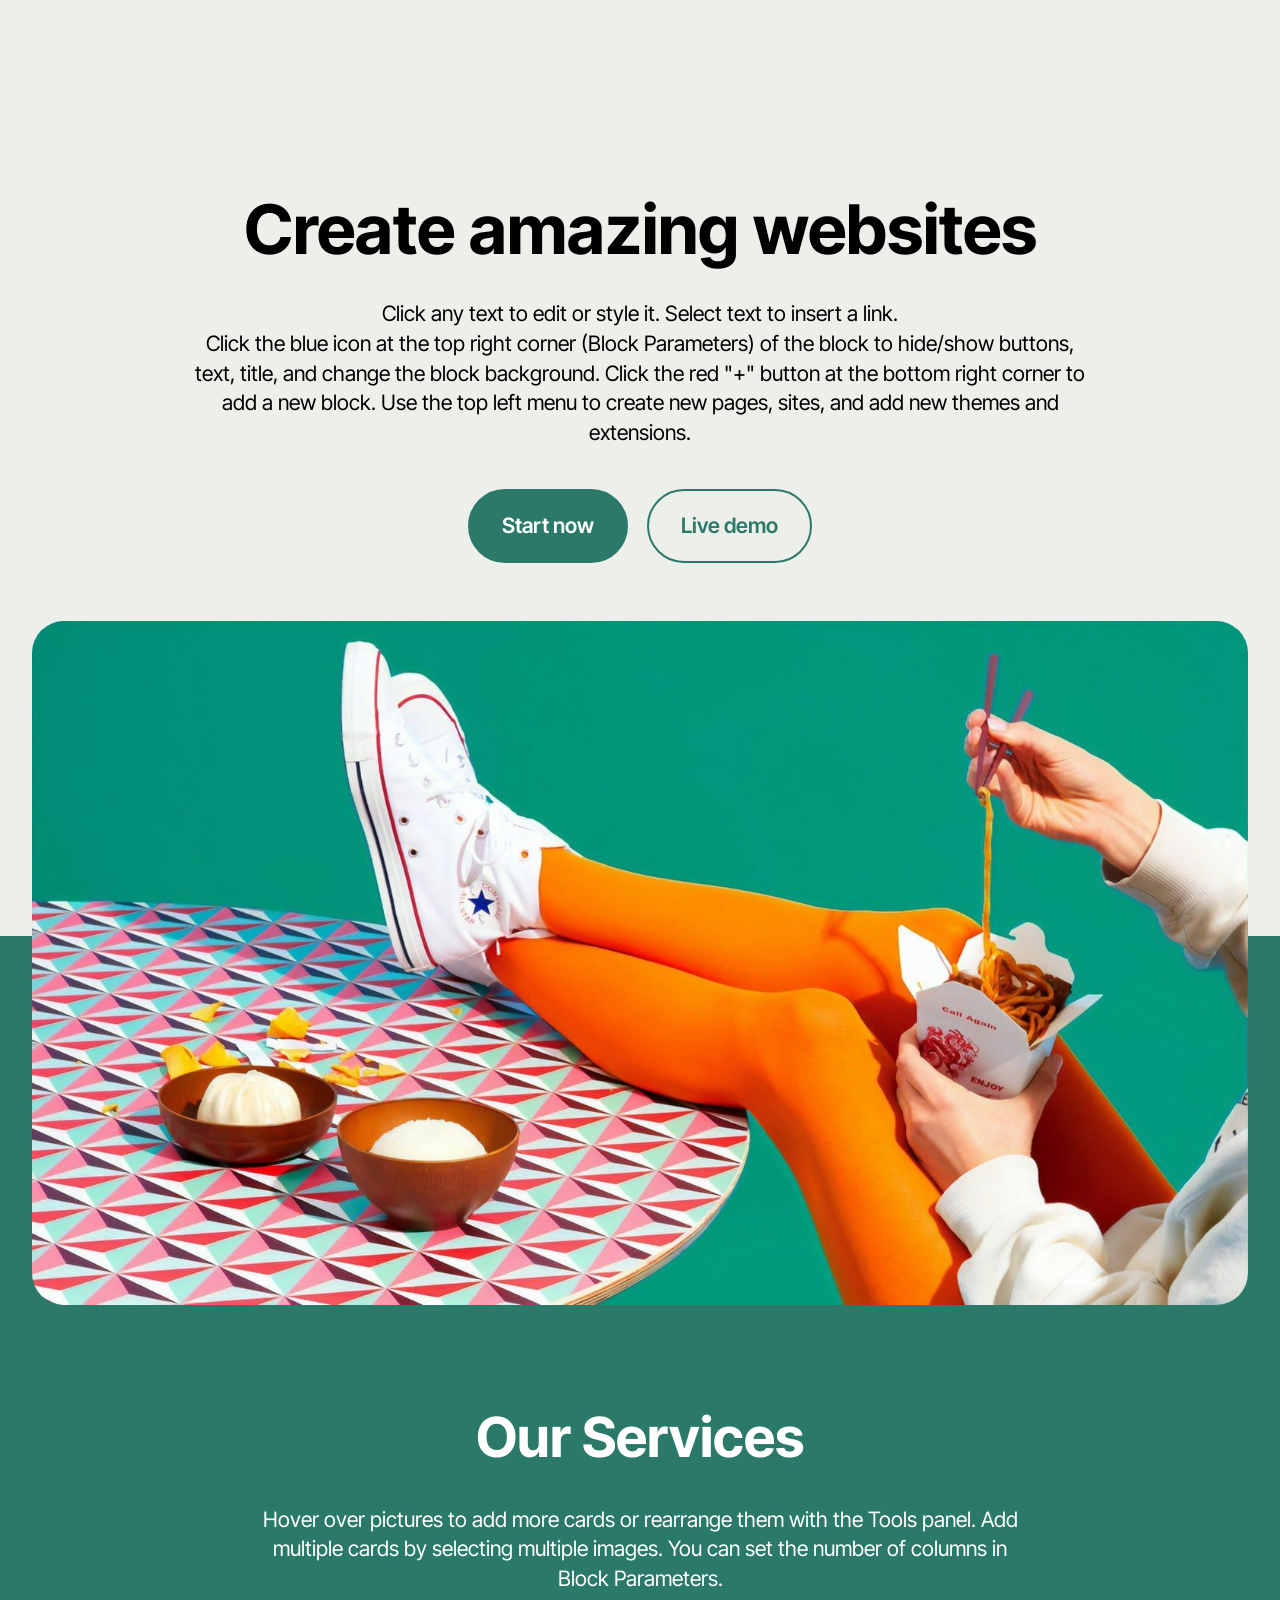
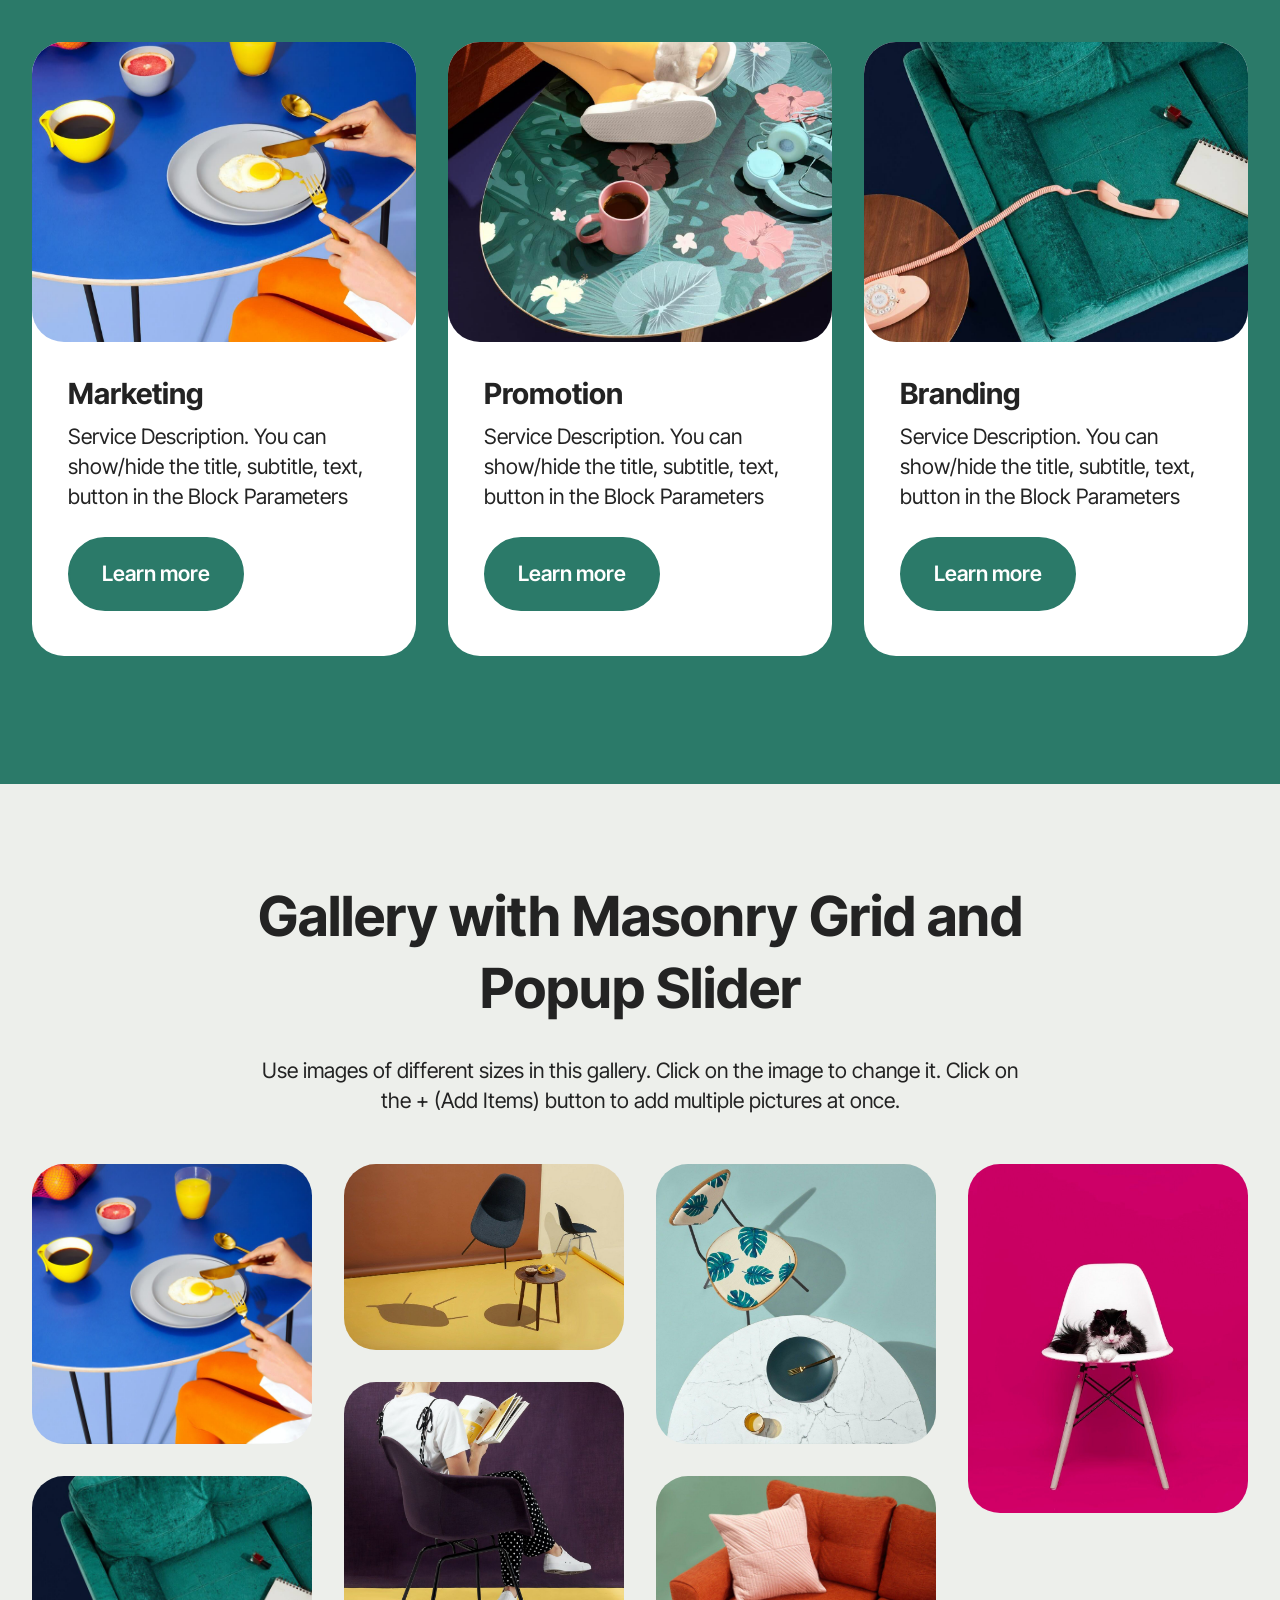
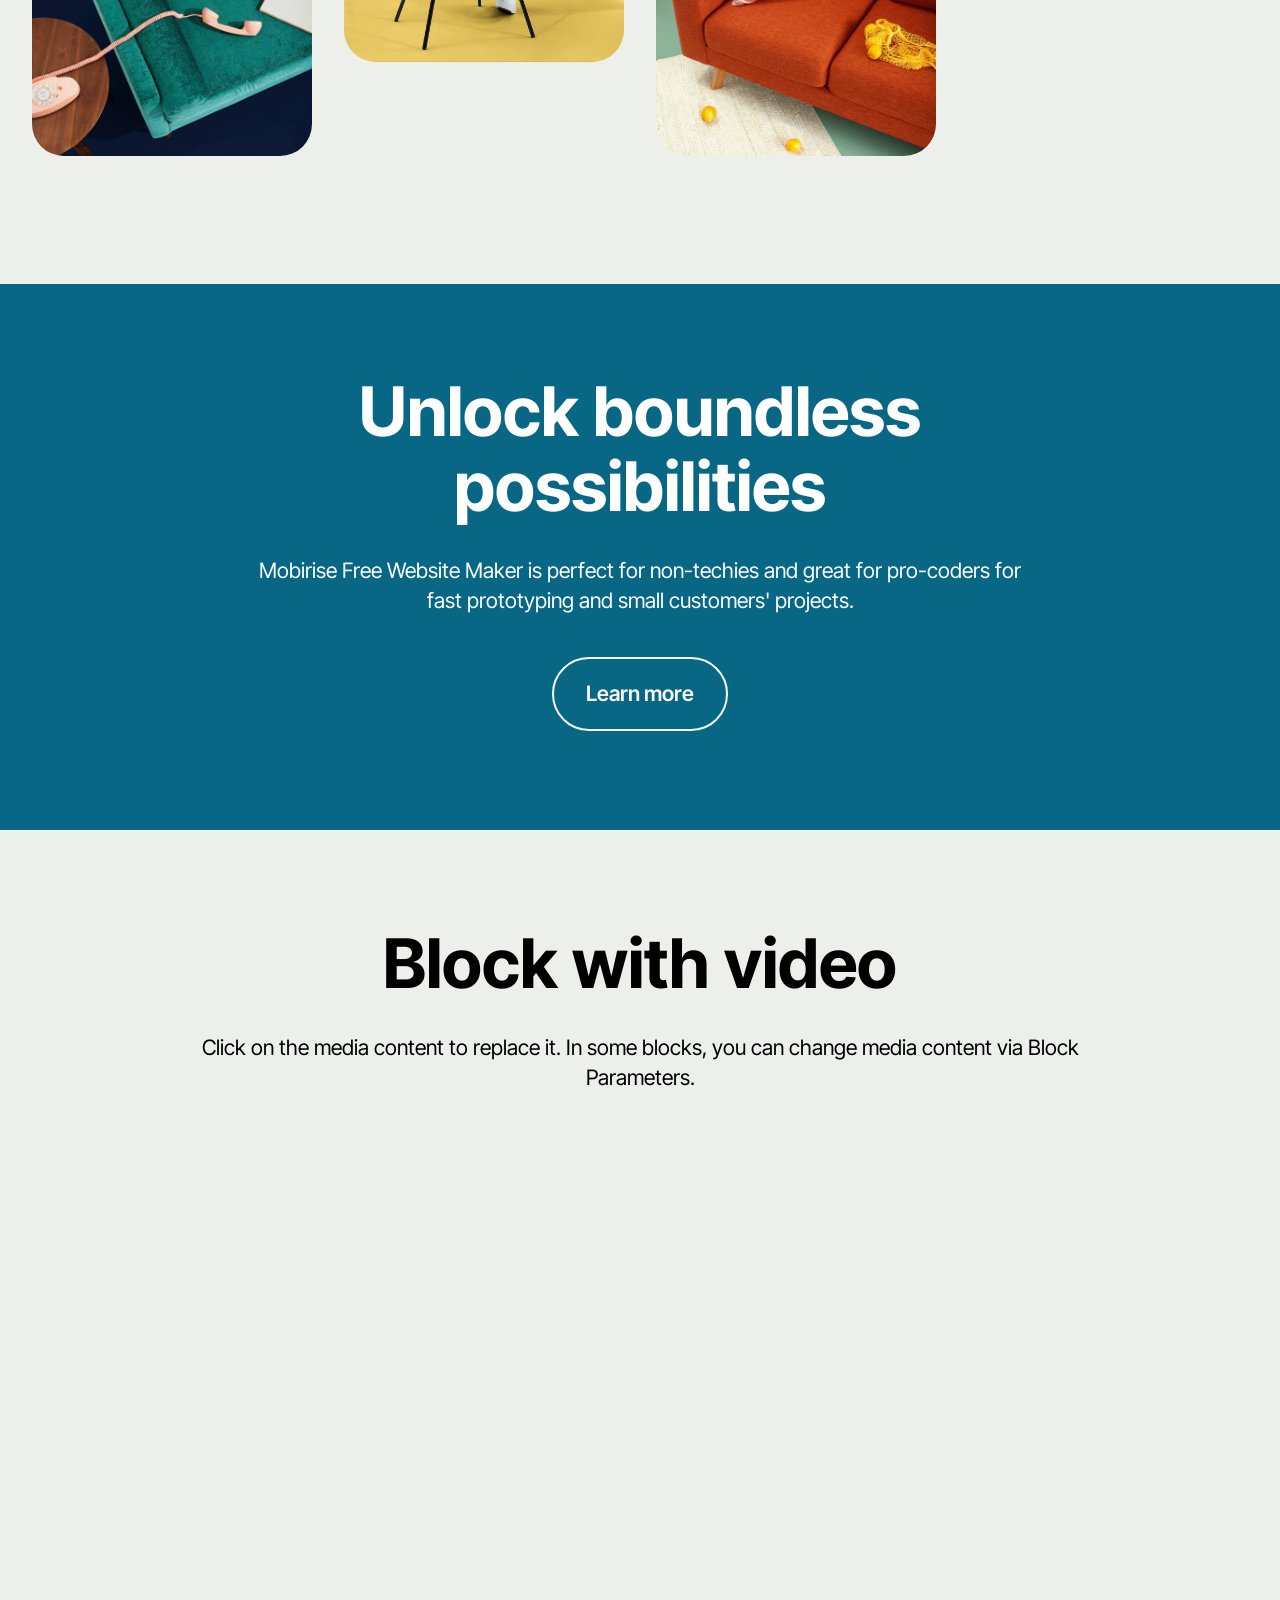
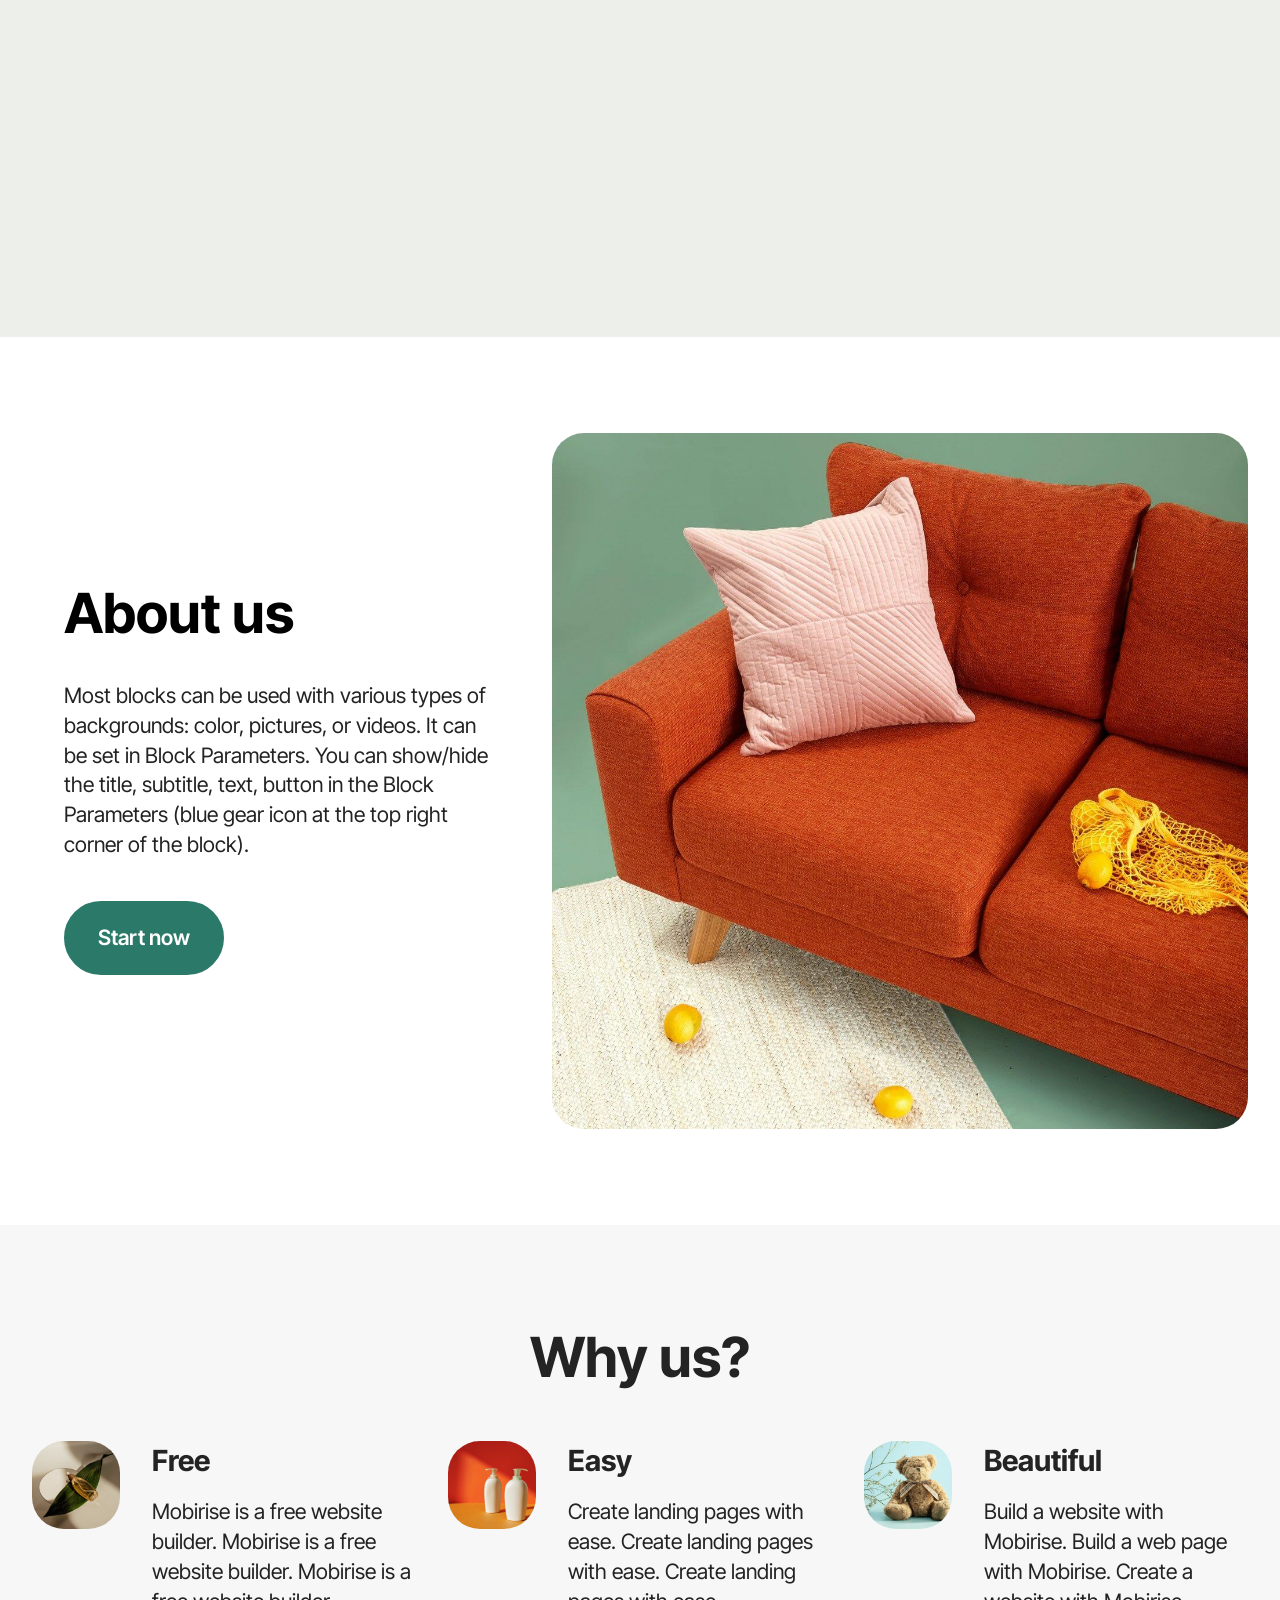
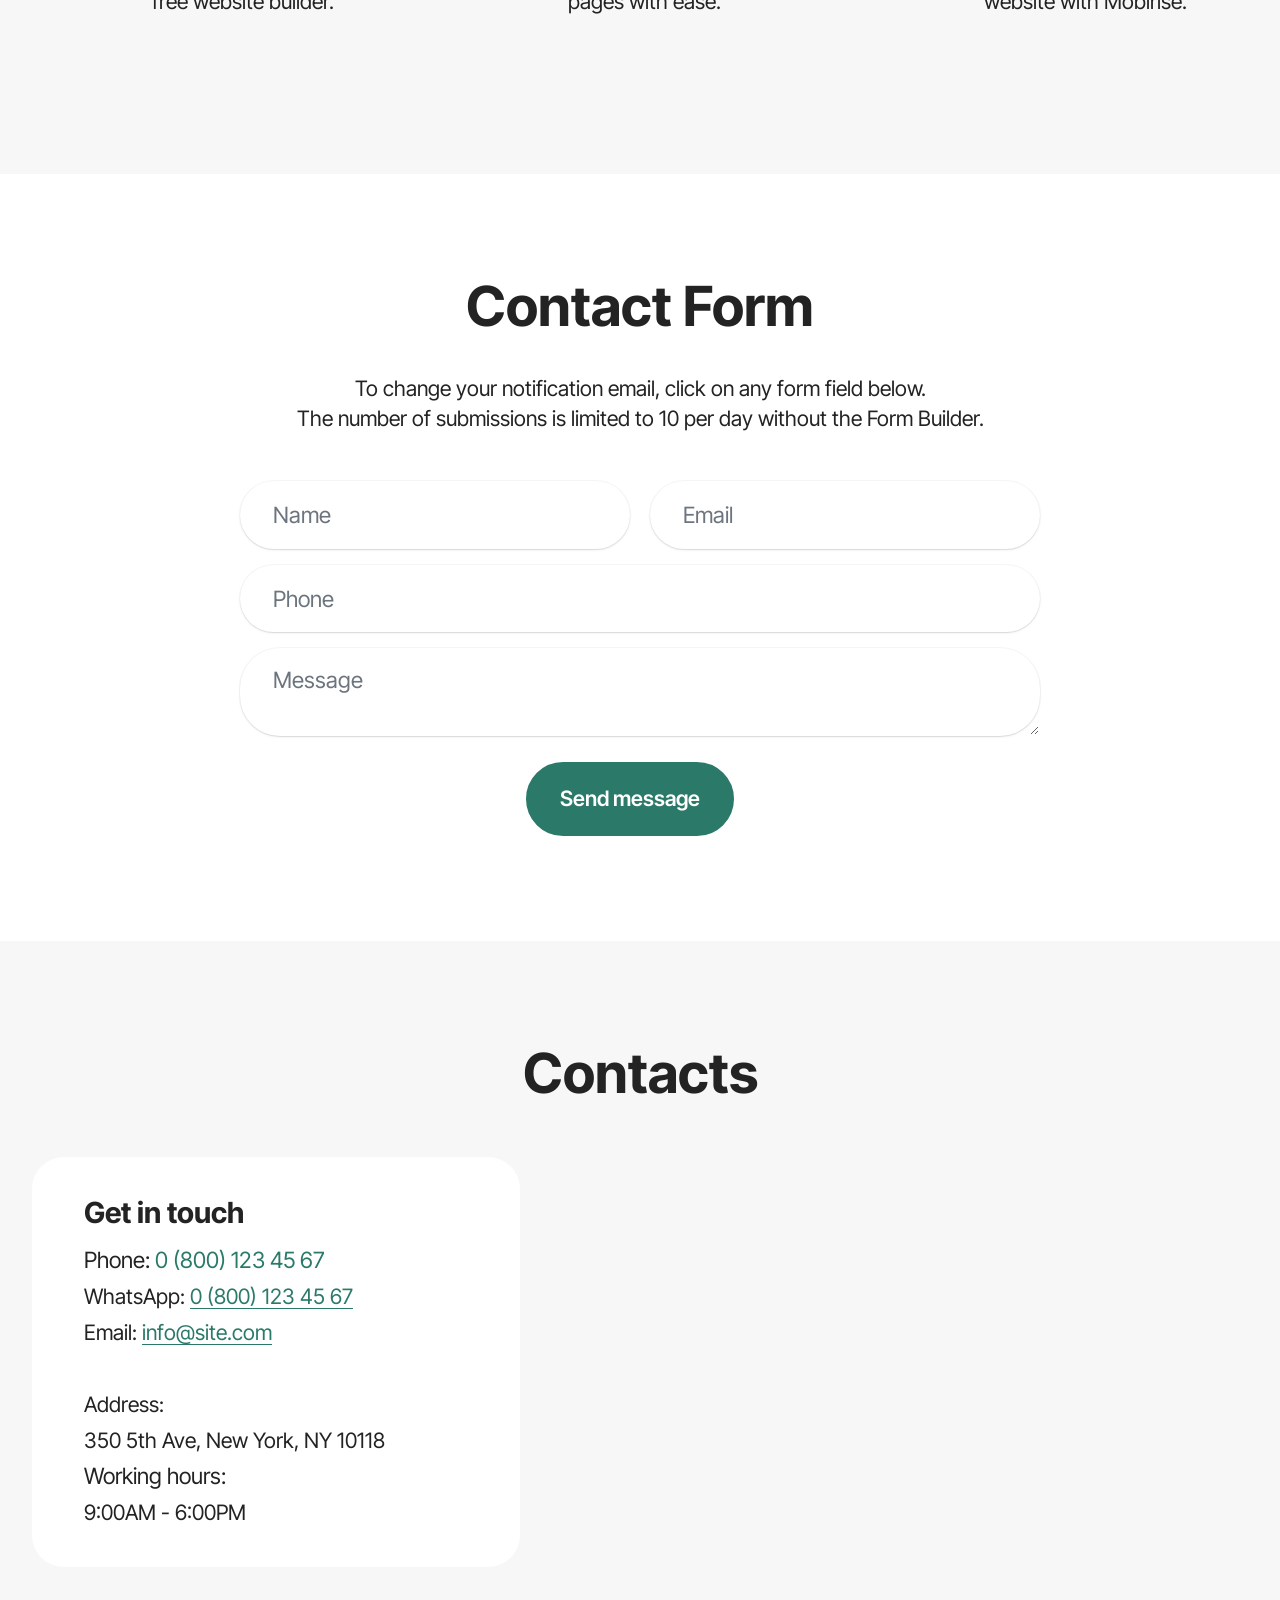
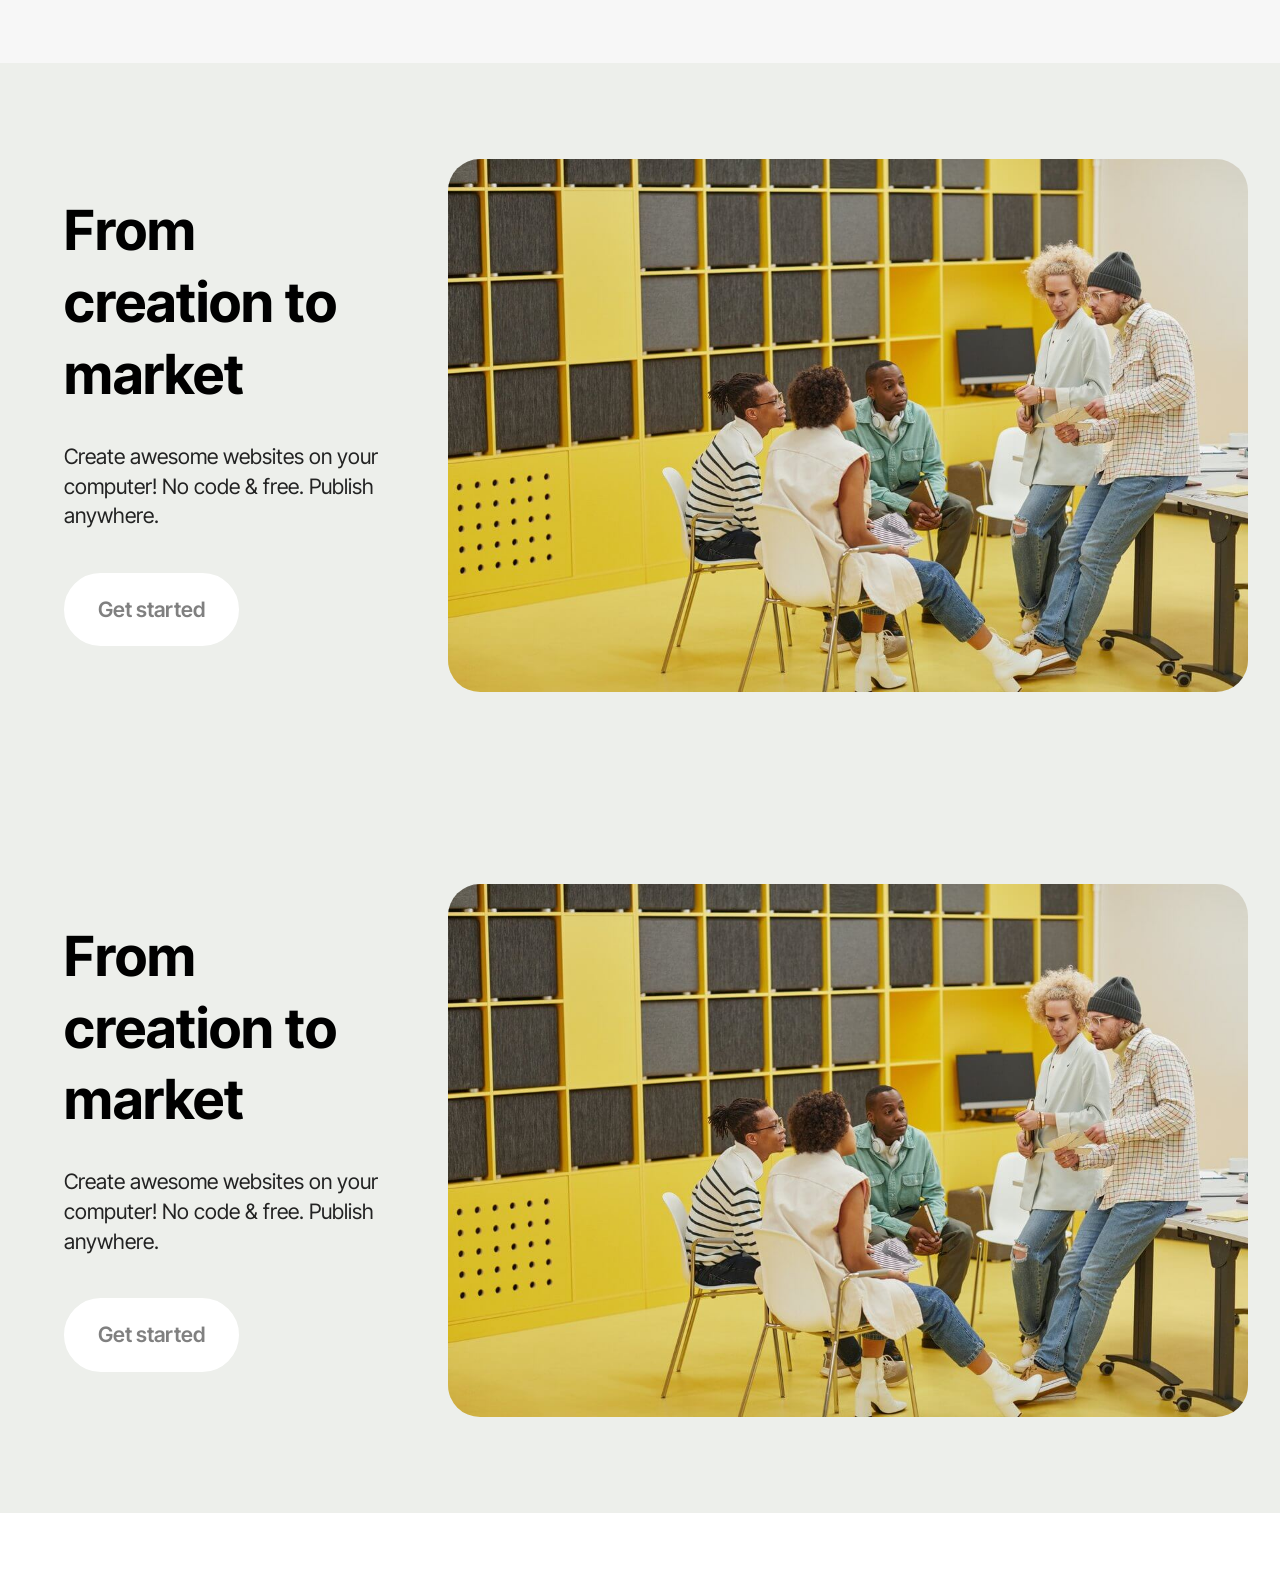
==== commit 17cf63ef: "Add files via upload" ====
--- a/index.html
+++ b/index.html
@@ -6,18 +6,19 @@
   <meta http-equiv="X-UA-Compatible" content="IE=edge">
   <meta name="generator" content="Mobirise v6.1.12, mobirise.com">
   <meta name="viewport" content="width=device-width, initial-scale=1, minimum-scale=1">
-  <link rel="shortcut icon" href="assets/images/logo2.png" type="image/x-icon">
+  <link rel="shortcut icon" href="assets/images/logo5.png" type="image/x-icon">
   <meta name="description" content="">
   
   
   <title>Home</title>
   <link rel="stylesheet" href="assets/web/assets/mobirise-icons2/mobirise2.css">
   <link rel="stylesheet" href="assets/bootstrap/css/bootstrap.min.css">
-  <link rel="stylesheet" href="assets/dropdown/css/style.css">
+  <link rel="stylesheet" href="assets/animatecss/animate.css">
   <link rel="stylesheet" href="assets/theme/css/style.css">
-  <link rel="preload" href="https://fonts.googleapis.com/css2?family=Inter+Tight:wght@400;700&display=swap&display=swap" as="style" onload="this.onload=null;this.rel='stylesheet'">
-  <noscript><link rel="stylesheet" href="https://fonts.googleapis.com/css2?family=Inter+Tight:wght@400;700&display=swap&display=swap"></noscript>
-  <link rel="preload" as="style" href="assets/mobirise/css/mbr-additional.css?v=tHQnIB"><link rel="stylesheet" href="assets/mobirise/css/mbr-additional.css?v=tHQnIB" type="text/css">
+  <link rel="stylesheet" href="assets/gallery/style.css">
+  <link rel="preload" href="https://fonts.googleapis.com/css?family=Inter+Tight:100,200,300,400,500,600,700,800,900,100i,200i,300i,400i,500i,600i,700i,800i,900i&display=swap" as="style" onload="this.onload=null;this.rel='stylesheet'">
+  <noscript><link rel="stylesheet" href="https://fonts.googleapis.com/css?family=Inter+Tight:100,200,300,400,500,600,700,800,900,100i,200i,300i,400i,500i,600i,700i,800i,900i&display=swap"></noscript>
+  <link rel="preload" as="style" href="assets/mobirise/css/mbr-additional.css?v=wP2HWH"><link rel="stylesheet" href="assets/mobirise/css/mbr-additional.css?v=wP2HWH" type="text/css">
 
   
   
@@ -25,282 +26,487 @@
 </head>
 <body>
   
-  <section data-bs-version="5.1" class="menu menu3 cid-vxfSDAqkL9" once="menu" id="menu03-0">
-	
-
-	<nav class="navbar navbar-dropdown navbar-fixed-top navbar-expand-lg">
-		<div class="container">
-			<div class="navbar-brand">
-				<span class="navbar-logo">
-					<a href="https://mobiri.se">
-						<img src="assets/images/logo2.png" alt="Mobirise Website Builder" style="height: 4rem;">
-					</a>
-				</span>
-				
-			</div>
-			<button class="navbar-toggler" type="button" data-toggle="collapse" data-bs-toggle="collapse" data-target="#navbarSupportedContent" data-bs-target="#navbarSupportedContent" aria-controls="navbarNavAltMarkup" aria-expanded="false" aria-label="Toggle navigation">
-				<div class="hamburger">
-					<span></span>
-					<span></span>
-					<span></span>
-					<span></span>
-				</div>
-			</button>
-			<div class="collapse navbar-collapse" id="navbarSupportedContent">
-				<ul class="navbar-nav nav-dropdown nav-right" data-app-modern-menu="true"><li class="nav-item">
-						<a class="nav-link link text-black display-4" href="https://mobiri.se">About</a>
-					</li>
-					<li class="nav-item">
-						<a class="nav-link link text-black show display-4" href="https://mobiri.se" aria-expanded="false">Services</a>
-					</li>
-					<li class="nav-item">
-						<a class="nav-link link text-black display-4" href="https://mobiri.se">Contacts</a>
-					</li></ul>
-				<div class="icons-menu">
-					<a class="iconfont-wrapper" href="https://mobiri.se">
-						<span class="p-2 mbr-iconfont mobi-mbri-phone mobi-mbri"></span>
-					</a>
-					<a class="iconfont-wrapper" href="https://mobiri.se">
-						<span class="p-2 mbr-iconfont mobi-mbri-letter mobi-mbri"></span>
-					</a>
-					<a class="iconfont-wrapper" href="https://mobiri.se">
-						<span class="p-2 mbr-iconfont mobi-mbri-map-pin mobi-mbri"></span>
-					</a>
-					
-				</div>
-				
-			</div>
-		</div>
-	</nav>
-</section>
-
-<section data-bs-version="5.1" class="header5 cid-vxg1l4EDZB mbr-fullscreen" id="header05-6">
+  <section data-bs-version="5.1" class="header5 cid-tJS6uM4N87" id="header05-1">
 	
 
 	
 	
 	<div class="topbg"></div>
-	<div class="align-center container-fluid">
+	<div class="align-center container">
 		<div class="row justify-content-center">
-			<div class="col-md-12 content-head">
-				<h1 class="mbr-section-title mbr-fonts-style mb-4 display-2">
-					<strong>李雅晴</strong></h1>
-				<p class="mbr-text mbr-fonts-style mb-4 display-7">
-					個人檔案</p>
-				
+			<div class="col-md-12 col-lg-9">
+				<h1 class="mbr-section-title mbr-fonts-style mb-4 display-1"><strong>Create amazing websites</strong></h1>
+				<p class="mbr-text mbr-fonts-style mb-4 display-7">Click any text to edit or style it. Select text to insert a link.
+<br>Click the blue icon at the top right corner (Block Parameters) of the block to hide/show buttons, text, title, and change the block background. Click the red "+" button at the bottom right corner to add a new block. Use the top left menu to create new pages, sites, and add new themes and extensions.</p>
+				<div class="mbr-section-btn mt-3"><a class="btn btn-primary display-7" href="index.html#form02-6">Start now</a> <a class="btn btn-primary-outline display-7" href="index.html#gallery02-v">Live demo</a></div>
 			</div>
 		</div>
 		<div class="row mt-5 justify-content-center">
 			<div class="col-12 col-lg-12">
-				<img src="assets/images/mbr.png" alt="Mobirise Website Builder" title="">
-			</div>
-		</div>
-	</div>
-</section>
-
-<section data-bs-version="5.1" class="start article2 cid-vxfUzSZ0uO" id="article02-3">
-	
-
-	
-	
-
-	<div class="container">
-		<div class="row justify-content-center">
-			<div class="col-12 col-md-12 col-lg-6 image-wrapper">
-				<img class="w-100" src="assets/images/gallery03.jpg" alt="Mobirise Website Builder">
-			</div>
-			<div class="col-12 col-md-12 col-lg">
-				<div class="text-wrapper align-left">
-					<h1 class="mbr-section-title mbr-fonts-style mb-4 display-2">
-						<strong>自我介紹</strong></h1>
-					<p class="mbr-text align-left mbr-fonts-style mb-4 display-7">我是李雅晴！目前就讀靜宜觀光系，算是滿好相處、很隨和的人～剛認識的時候可能比較慢熟，但熟了之後就會變得很吵， 平常喜歡聽音樂、吃好吃的、到處走走，也很喜歡跟朋友一起出去玩！<br><br></p>
-					
-				</div>
-			</div>
-		</div>
-	</div>
-</section>
-
-<section data-bs-version="5.1" class="features037 cid-vxfWTMe3sZ" id="features037-5">
-	
-	
-	
-	<div class="container-fluid">
-		<div class="row justify-content-center">
-			<div class="col-lg-4">
-				<div class="col-12 col-md-12">
-					<h5 class="mbr-section-title mbr-fonts-style mt-0 mb-4 display-2">
-						<strong>美食經驗</strong></h5>
-					<h6 class="mbr-section-subtitle mbr-fonts-style mt-0 mb-4 display-7">我很喜歡吃美食，平常也很喜歡跟朋友一起找新的餐廳踩點，吃到好吃的會很有成就感，以下是我推薦的美食!<br><div><br></div></h6>
-					
-				</div>
-			</div>
-
-			<div class="col-lg-8 side-features">
-				
-				<div class="item features-without-image col-12 col-md-12 col-lg-6 item-mb active">
-					<div class="item-wrapper">
-						<div class="item-content align-left">
-							<h5 class="mbr-card-title mbr-fonts-style mt-0 mb-3 mbr-number display-1">
-								<strong>01.</strong>
-							</h5>
-							<h5 class="card-title mbr-fonts-style display-5">
-								<strong>阿裕牛肉涮涮鍋</strong></h5>
-							<p class="card-text mbr-fonts-style display-7">地址:台南市仁德區崑崙街733-1號<br><br>鮮嫩牛肉往滾燙的高湯裡輕涮幾秒，趁肉質還帶著淡淡夢幻粉紅時送入口中，就是最完美的賞味時刻！台南溫體牛帶有一種扎實的咬勁，越咀嚼肉香越是爆發，真的超涮嘴！&nbsp;<br></p>
-							<div class="mbr-section-btn item-footer"><a href="https://share.google/jin03TnW4DtmosS1B" class="btn item-btn btn-primary display-7" target="_blank">了解更多</a></div>
-						</div>
-
-					</div>
-				</div><div class="item features-without-image col-12 col-md-12 col-lg-6 item-mb">
-					<div class="item-wrapper">
-						<div class="item-content align-left">
-							<h5 class="mbr-card-title mbr-fonts-style mt-0 mb-3 mbr-number display-1">
-								<strong>02.</strong></h5>
-							<h5 class="card-title mbr-fonts-style display-5">
-								<strong>萬昌起義</strong></h5>
-							<p class="card-text mbr-fonts-style display-7">地址:台南市中西區民族路二段57巷5號2樓
-<br>
-<br>有特色的酒單跟氛圍，無菸味又不會太喧鬧，調酒溫柔順口無重酒精感，而且他們家炸物也神級好吃，邊嗑炸物邊喝調酒簡直太快樂！<br></p>
-
-							<div class="mbr-section-btn item-footer"><a href="https://share.google/KJSHDas7KBUotryti" class="btn item-btn btn-primary display-7" target="_blank">了解更多</a></div>
-						</div>
-
-					</div>
-				</div><div class="item features-without-image col-12 col-md-12 col-lg-6 item-mb">
-					<div class="item-wrapper">
-						<div class="item-content align-left">
-							<h5 class="mbr-card-title mbr-fonts-style mt-0 mb-3 mbr-number display-1">
-								<strong>03.</strong>
-							</h5>
-							<h5 class="card-title mbr-fonts-style display-5">
-								<strong>客林家庭式義大利餐廳</strong></h5>
-							<p class="card-text mbr-fonts-style display-7">地址:台中市西屯區西安街277巷25弄31號<br>
-<br>不管是香濃義大利麵、靈魂燉飯還是現烤披薩通通有，每一道都能吃到實打實的滿滿好料。店內走的是溫暖療癒的鄉村風，在這裡優閒吃頓飯簡直太放鬆！&nbsp;<br></p>
-
-							<div class="mbr-section-btn item-footer"><a href="https://share.google/3E2rp9IchfnymupIm" class="btn item-btn btn-primary display-7" target="_blank">了解更多</a></div>
-						</div>
-
-					</div>
-				</div>
-				<div class="item features-without-image col-12 col-md-12 col-lg-6 item-mb">
-					<div class="item-wrapper">
-						<div class="item-content align-left">
-							<h5 class="mbr-card-title mbr-fonts-style mt-0 mb-3 mbr-number display-1">
-								<strong>04.</strong>
-							</h5>
-							<h5 class="card-title mbr-fonts-style display-5">
-								<strong>食足早午餐</strong></h5>
-							<p class="card-text mbr-fonts-style display-7">地址:台中市西屯區西安街277巷25弄31號<br>
-<br>食足早午餐品項多到誇張，拼盤、漢堡、吐司、蛋餅隨你挑，套餐單點自由度超高。重點是價格親民到爆，高 CP 值大碗滿滿，完全就是學生族的神級拯救食堂！</p>
-
-							<div class="mbr-section-btn item-footer"><a href="https://share.google/PoGvNAp5Ngmwt1jAr" class="btn item-btn btn-primary display-7" target="_blank">了解更多</a></div>
-						</div>
-
-					</div>
-				</div>
-				
-
-			</div>
-		</div>
-	</div>
-</section>
-
-<section data-bs-version="5.1" class="social01 cid-vxg9lklANq" id="social01-b">
-	
-
+				<img src="assets/images/11.jpg" alt="Mobirise Website Builder" title="">
+			</div>
+		</div>
+	</div>
+</section>
+
+<section data-bs-version="5.1" class="features4 cid-tMlEXTHLbS" id="features04-w">
 	
 	
 	<div class="container">
 		<div class="row justify-content-center">
 			<div class="col-12 content-head">
-				<div class="mb-5">
-					<h5 class="mbr-section-title mbr-fonts-style align-center mb-0 display-2"><strong>旅遊</strong></h5>
+				<div class="mbr-section-head mb-5">
+					<h4 class="mbr-section-title mbr-fonts-style align-center mb-0 display-2"><strong>Our Services</strong></h4>
+					<h5 class="mbr-section-subtitle mbr-fonts-style align-center mb-0 mt-4 display-7">Hover over pictures to add more cards or rearrange them with the Tools panel. Add multiple cards by selecting multiple images. You can set the number of columns in Block Parameters.</h5>
 					
 				</div>
 			</div>
 		</div>
 		<div class="row">
-			<div class="item features-without-image col-12 col-md-6 col-lg-6">
-				<div class="item-img mb-3">
-					<img src="assets/images/mbr-5.jpg" alt="Mobirise Website Builder">
-				</div>
+			<div class="item features-image col-12 col-md-6 col-lg-4">
 				<div class="item-wrapper">
-					<span class="mbr-iconfont m-auto mobi-mbri-pin mobi-mbri"></span>
-					<div class="card-box">
-						<h4 class="card-title mbr-fonts-style mb-0 display-7">
-							<strong>日本 沖繩</strong></h4>
-						<h5 class="card-text mbr-fonts-style display-7">沖繩位於日本最南端，距離台灣飛程僅約 1.5 小時，擁有湛藍清澈的大海、獨特的琉球歷史文化與鬆弛感十足的海島渡假氛圍，是極受歡迎的短程旅遊勝地。&nbsp;</h5>
-					</div>
-				</div>
-			</div>
-			<div class="item features-without-image col-12 col-md-6 col-lg-6">
-				<div class="item-img mb-3">
-					<img src="assets/images/mbr-1.jpg" alt="Mobirise Website Builder">
-				</div>
+					<div class="item-img">
+						<img src="assets/images/gallery03.jpg" alt="Mobirise Website Builder">
+					</div>
+					<div class="item-content">
+						<h5 class="item-title mbr-fonts-style display-5">
+							<strong>Marketing</strong>
+						</h5>
+						
+						<p class="mbr-text mbr-fonts-style display-7">
+							Service Description. You can show/hide the title, subtitle, text, button in the Block Parameters
+						</p>
+						<div class="mbr-section-btn item-footer"><a href="" class="btn item-btn btn-primary display-7">Learn more</a></div>
+					</div>
+
+				</div>
+			</div>
+			<div class="item features-image col-12 col-md-6 col-lg-4">
 				<div class="item-wrapper">
-					<span class="mbr-iconfont m-auto mobi-mbri-pin mobi-mbri"></span>
-					<div class="card-box">
-						<h4 class="card-title mbr-fonts-style mb-0 display-7"><strong>日本 東京</strong></h4>
-						<h5 class="card-text mbr-fonts-style display-7">
-							東京是日本的首都與心臟，匯集了尖端潮流、傳統神社、極致美食與現代科技，是一座新舊融合、兼具動態活力與精緻質感的國際大都會。
+					<div class="item-img">
+						<img src="assets/images/gallery05.jpg" alt="Mobirise Website Builder">
+					</div>
+					<div class="item-content">
+						<h5 class="item-title mbr-fonts-style display-5">
+							<strong>Promotion</strong>
 						</h5>
-					</div>
-				</div>
-			</div>
-		</div>
-	</div>
-</section>
-
-<section data-bs-version="5.1" class="gallery3 cid-vxgarGRGzE" id="gallery03-c">
-    
-    
+						
+						<p class="mbr-text mbr-fonts-style display-7">
+							Service Description. You can show/hide the title, subtitle, text, button in the Block Parameters
+						</p>
+						<div class="mbr-section-btn item-footer"><a href="" class="btn item-btn btn-primary display-7">Learn more</a></div>
+					</div>
+				</div>
+			</div>
+			<div class="item features-image col-12 col-md-6 col-lg-4">
+				<div class="item-wrapper">
+					<div class="item-img">
+						<img src="assets/images/gallery02.jpg" alt="Mobirise Website Builder">
+					</div>
+					<div class="item-content">
+						<h5 class="item-title mbr-fonts-style display-5">
+							<strong>Branding</strong>
+						</h5>
+						
+						<p class="mbr-text mbr-fonts-style display-7">
+							Service Description. You can show/hide the title, subtitle, text, button in the Block Parameters<br>
+						</p>
+						<div class="mbr-section-btn item-footer"><a href="" class="btn item-btn btn-primary display-7">Learn more</a></div>
+					</div>
+				</div>
+			</div>
+		</div>
+	</div>
+</section>
+
+<section data-bs-version="5.1" class="gallery1 mbr-gallery cid-tMlDYtQ5fF" id="gallery02-v">
+    
+
+    
+    
+
     <div class="container-fluid">
-      <div class="row justify-content-center">
-        <div class="col-12 content-head">
-          <div class="mbr-section-head mb-5">
-            <h4 class="mbr-section-title mbr-fonts-style align-center mb-0 display-2">
-              <strong>興趣愛好</strong></h4>
-            
-          </div>
-        </div>
-      </div>
-      <div class="row">
-        <div class="item features-image col-12 col-md-6 col-lg-3">
-          <div class="item-wrapper">
-            <div class="item-img">
-              <img src="assets/images/mbr-8.jpg" alt="Mobirise Website Builder" title="" data-slide-to="0" data-bs-slide-to="0">
-            </div>
-            
-          </div>
-        </div>
-        <div class="item features-image col-12 col-md-6 col-lg-3">
-          <div class="item-wrapper">
-            <div class="item-img">
-              <img src="assets/images/mbr-6.jpg" alt="Mobirise Website Builder" title="" data-slide-to="1" data-bs-slide-to="1">
-            </div>
-            
-          </div>
-        </div>
-        <div class="item features-image col-12 col-md-6 col-lg-3">
-          <div class="item-wrapper">
-            <div class="item-img">
-              <img src="assets/images/mbr-7.jpg" alt="Mobirise Website Builder" title="" data-slide-to="2" data-bs-slide-to="2">
-            </div>
-            
-          </div>
-        </div>
-        <div class="item features-image col-12 col-md-6 col-lg-3">
-          <div class="item-wrapper">
-            <div class="item-img">
-              <img src="assets/images/mbr-9.jpg" alt="Mobirise Website Builder" title="" data-slide-to="3" data-bs-slide-to="3">
-            </div>
-            
-          </div>
-        </div>
+        <div class="row justify-content-center">
+            <div class="col-12 content-head">
+                <div class="mbr-section-head mb-5">
+                    <h3 class="mbr-section-title mbr-fonts-style align-center m-0 display-2"><strong>Gallery with Masonry Grid and Popup Slider</strong></h3>
+                    <h4 class="mbr-section-subtitle mbr-fonts-style align-center mb-0 mt-4 display-7">Use images of different sizes in this gallery. Click on the image to change it. Click on the + (Add Items) button to add multiple pictures at once.</h4>
+                </div>
+            </div>
+        </div>
+        <div class="row mbr-gallery mbr-masonry" data-masonry="{&quot;percentPosition&quot;: true }">
+            <div class="col-12 col-md-6 col-lg-3 item gallery-image">
+                <div class="item-wrapper" data-toggle="modal" data-bs-toggle="modal" data-target="#vxEQOT73K4-modal" data-bs-target="#vxEQOT73K4-modal">
+                    <img class="w-100" src="assets/images/gallery03.jpg" alt="Mobirise Website Builder" data-slide-to="0" data-bs-slide-to="0" data-target="#lb-vxEQOT73K4" data-bs-target="#lb-vxEQOT73K4">
+                    <div class="icon-wrapper">
+                        <span class="mobi-mbri mobi-mbri-search mbr-iconfont mbr-iconfont-btn"></span>
+                    </div>
+                </div>
+                
+            </div>
+            <div class="col-12 col-md-6 col-lg-3 item gallery-image">
+                <div class="item-wrapper" data-toggle="modal" data-bs-toggle="modal" data-target="#vxEQOT73K4-modal" data-bs-target="#vxEQOT73K4-modal">
+                    <img class="w-100" src="assets/images/gallery13.jpg" alt="Mobirise Website Builder" data-slide-to="1" data-bs-slide-to="1" data-target="#lb-vxEQOT73K4" data-bs-target="#lb-vxEQOT73K4">
+                    <div class="icon-wrapper">
+                        <span class="mobi-mbri mobi-mbri-search mbr-iconfont mbr-iconfont-btn"></span>
+                    </div>
+                </div>
+                
+            </div>
+            <div class="col-12 col-md-6 col-lg-3 item gallery-image">
+                <div class="item-wrapper" data-toggle="modal" data-bs-toggle="modal" data-target="#vxEQOT73K4-modal" data-bs-target="#vxEQOT73K4-modal">
+                    <img class="w-100" src="assets/images/gallery10.jpg" alt="Mobirise Website Builder" data-slide-to="2" data-bs-slide-to="2" data-target="#lb-vxEQOT73K4" data-bs-target="#lb-vxEQOT73K4">
+                    <div class="icon-wrapper">
+                        <span class="mobi-mbri mobi-mbri-search mbr-iconfont mbr-iconfont-btn"></span>
+                    </div>
+                </div>
+                
+            </div>
+            <div class="col-12 col-md-6 col-lg-3 item gallery-image">
+                <div class="item-wrapper" data-toggle="modal" data-bs-toggle="modal" data-target="#vxEQOT73K4-modal" data-bs-target="#vxEQOT73K4-modal">
+                    <img class="w-100" src="assets/images/gallery08.jpg" alt="Mobirise Website Builder" data-slide-to="3" data-bs-slide-to="3" data-target="#lb-vxEQOT73K4" data-bs-target="#lb-vxEQOT73K4">
+                    <div class="icon-wrapper">
+                        <span class="mobi-mbri mobi-mbri-search mbr-iconfont mbr-iconfont-btn"></span>
+                    </div>
+                </div>
+                
+            </div>
+            <div class="col-12 col-md-6 col-lg-3 item gallery-image">
+                <div class="item-wrapper" data-toggle="modal" data-bs-toggle="modal" data-target="#vxEQOT73K4-modal" data-bs-target="#vxEQOT73K4-modal">
+                    <img class="w-100" src="assets/images/gallery06.jpg" alt="Mobirise Website Builder" data-slide-to="4" data-bs-slide-to="4" data-target="#lb-vxEQOT73K4" data-bs-target="#lb-vxEQOT73K4">
+                    <div class="icon-wrapper">
+                        <span class="mobi-mbri mobi-mbri-search mbr-iconfont mbr-iconfont-btn"></span>
+                    </div>
+                </div>
+                
+            </div>
+            <div class="col-12 col-md-6 col-lg-3 item gallery-image">
+                <div class="item-wrapper" data-toggle="modal" data-bs-toggle="modal" data-target="#vxEQOT73K4-modal" data-bs-target="#vxEQOT73K4-modal">
+                    <img class="w-100" src="assets/images/gallery02.jpg" alt="Mobirise Website Builder" data-slide-to="5" data-bs-slide-to="5" data-target="#lb-vxEQOT73K4" data-bs-target="#lb-vxEQOT73K4">
+                    <div class="icon-wrapper">
+                        <span class="mobi-mbri mobi-mbri-search mbr-iconfont mbr-iconfont-btn"></span>
+                    </div>
+                </div>
+                
+            </div>
+            <div class="col-12 col-md-6 col-lg-3 item gallery-image">
+                <div class="item-wrapper" data-toggle="modal" data-bs-toggle="modal" data-target="#vxEQOT73K4-modal" data-bs-target="#vxEQOT73K4-modal">
+                    <img class="w-100" src="assets/images/gallery01.jpg" alt="Mobirise Website Builder" data-slide-to="6" data-bs-slide-to="6" data-target="#lb-vxEQOT73K4" data-bs-target="#lb-vxEQOT73K4">
+                    <div class="icon-wrapper">
+                        <span class="mobi-mbri mobi-mbri-search mbr-iconfont mbr-iconfont-btn"></span>
+                    </div>
+                </div>
+                
+            </div>
+        </div>
+
+        <div class="modal mbr-slider" tabindex="-1" role="dialog" aria-hidden="true" id="vxEQOT73K4-modal">
+            <div class="modal-dialog" role="document">
+                <div class="modal-content">
+                    <div class="modal-body">
+                        <div class="carousel slide" id="lb-vxEQOT73K4" data-interval="5000" data-bs-interval="5000">
+                            <div class="carousel-inner">
+                                <div class="carousel-item active">
+                                    <img class="d-block w-100" src="assets/images/gallery03.jpg" alt="Mobirise Website Builder">
+                                </div>
+                                <div class="carousel-item">
+                                    <img class="d-block w-100" src="assets/images/gallery13.jpg" alt="Mobirise Website Builder">
+                                </div>
+                                <div class="carousel-item">
+                                    <img class="d-block w-100" src="assets/images/gallery10.jpg" alt="Mobirise Website Builder">
+                                </div>
+                                <div class="carousel-item">
+                                    <img class="d-block w-100" src="assets/images/gallery08.jpg" alt="Mobirise Website Builder">
+                                </div>
+                                <div class="carousel-item">
+                                    <img class="d-block w-100" src="assets/images/gallery06.jpg" alt="Mobirise Website Builder">
+                                </div>
+                                <div class="carousel-item">
+                                    <img class="d-block w-100" src="assets/images/gallery02.jpg" alt="Mobirise Website Builder">
+                                </div>
+                                <div class="carousel-item">
+                                    <img class="d-block w-100" src="assets/images/gallery01.jpg" alt="Mobirise Website Builder">
+                                </div>
+                            </div>
+                            <ol class="carousel-indicators">
+                                <li data-slide-to="0" data-bs-slide-to="0" class="active" data-target="#lb-vxEQOT73K4" data-bs-target="#lb-vxEQOT73K4"></li>
+                                <li data-slide-to="1" data-bs-slide-to="1" data-target="#lb-vxEQOT73K4" data-bs-target="#lb-vxEQOT73K4"></li>
+                                <li data-slide-to="2" data-bs-slide-to="2" data-target="#lb-vxEQOT73K4" data-bs-target="#lb-vxEQOT73K4"></li>
+                                <li data-slide-to="3" data-bs-slide-to="3" data-target="#lb-vxEQOT73K4" data-bs-target="#lb-vxEQOT73K4"></li>
+                                <li data-slide-to="4" data-bs-slide-to="4" data-target="#lb-vxEQOT73K4" data-bs-target="#lb-vxEQOT73K4"></li>
+                                <li data-slide-to="5" data-bs-slide-to="5" data-target="#lb-vxEQOT73K4" data-bs-target="#lb-vxEQOT73K4"></li>
+                                <li data-slide-to="6" data-bs-slide-to="6" data-target="#lb-vxEQOT73K4" data-bs-target="#lb-vxEQOT73K4"></li>
+                            </ol>
+                            <a role="button" href="" class="close" data-dismiss="modal" data-bs-dismiss="modal" aria-label="Close">
+                            </a>
+                            <a class="carousel-control-prev carousel-control" role="button" data-slide="prev" data-bs-slide="prev" href="#lb-vxEQOT73K4">
+                                <span class="mobi-mbri mobi-mbri-arrow-prev" aria-hidden="true"></span>
+                                <span class="sr-only visually-hidden">Previous</span>
+                            </a>
+                            <a class="carousel-control-next carousel-control" role="button" data-slide="next" data-bs-slide="next" href="#lb-vxEQOT73K4">
+                                <span class="mobi-mbri mobi-mbri-arrow-next" aria-hidden="true"></span>
+                                <span class="sr-only visually-hidden">Next</span>
+                            </a>
+                        </div>
+                    </div>
+                </div>
+            </div>
+        </div>
+    </div>
+</section>
+
+<section data-bs-version="5.1" class="header09 cid-tLAX5BnXkJ" id="header09-q">
+	
+	
+	<div class="container">
+		<div class="row">
+			<div class="content-wrap col-12 col-md-8">
+				<h1 class="mbr-section-title mbr-fonts-style mbr-white mb-4 display-1"><strong>Unlock boundless possibilities</strong></h1>
+				
+				<p class="mbr-fonts-style mbr-text mbr-white mb-4 display-7">
+					Mobirise Free Website Maker is perfect for non-techies and great for pro-coders for fast prototyping and small customers' projects.
+				</p>
+				<div class="mbr-section-btn"><a class="btn btn-white-outline display-7" href="https://mobiri.se">Learn more</a></div>
+			</div>
+		</div>
+	</div>
+</section>
+
+<section data-bs-version="5.1" class="header7 cid-tLeaLmEeFr" id="header07-h">
+  
+
+  
+  
+  
+  <div class="align-center container">
+    <div class="row justify-content-center">
+      <div class="col-md-12 col-lg-9 mb-5">
+        <h1 class="mbr-section-title mbr-fonts-style display-1"><strong>Block with video</strong>
+        </h1>
+        <p class="mbr-text mbr-fonts-style mt-4 display-7">
+          Click on the media content to replace it. In some blocks, you can change media content via Block Parameters.
+        </p>
+        
       </div>
     </div>
-  </section><section class="display-7" style="padding: 0;align-items: center;justify-content: center;flex-wrap: wrap;    align-content: center;display: flex;position: relative;height: 4rem;"><a href="https://mobiri.se/5189229" style="flex: 1 1;height: 4rem;position: absolute;width: 100%;z-index: 1;"><img alt="" style="height: 4rem;" src="[data-uri]"></a><p style="margin: 0;text-align: center;" class="display-7">&#8204;</p><a style="z-index:1" href="https://mobirise.com/html-builder.html">HTML Generator</a></section><script src="assets/bootstrap/js/bootstrap.bundle.min.js"></script>  <script src="assets/smoothscroll/smooth-scroll.js"></script>  <script src="assets/ytplayer/index.js"></script>  <script src="assets/dropdown/js/navbar-dropdown.js"></script>  <script src="assets/theme/js/script.js"></script>  
-  
-  
-</body>
+
+    <div class="row justify-content-center">
+      <div class="mbr-figure col-12 col-md-12"><iframe class="mbr-embedded-video" src="https://www.youtube.com/embed/sGpPgQeEyOc?rel=0&amp;amp;mute=1&amp;showinfo=0&amp;autoplay=1&amp;loop=1&amp;playlist=sGpPgQeEyOc" width="1280" height="720" frameborder="0" allowfullscreen></iframe></div>
+    </div>
+  </div>
+</section>
+
+<section data-bs-version="5.1" class="header1 cid-tJS9vXDdRK" id="header01-7">
+	
+
+	
+	
+
+	<div class="container">
+		<div class="row justify-content-center">
+			<div class="col-12 col-md-12 col-lg-7 image-wrapper">
+				<img class="w-100" src="assets/images/gallery01.jpg" alt="Mobirise Website Builder">
+			</div>
+			<div class="col-12 col-lg col-md-12">
+				<div class="text-wrapper align-left">
+					<h1 class="mbr-section-title mbr-fonts-style mb-4 display-2"><strong>About us</strong></h1>
+					<p class="mbr-text mbr-fonts-style mb-4 display-7">
+						Most blocks can be used with various types of backgrounds: color, pictures, or videos. It can be set in Block Parameters.&nbsp;You can show/hide the title, subtitle, text, button in the Block Parameters (blue gear icon at the top right corner of the block).&nbsp;</p>
+					<div class="mbr-section-btn mt-3"><a class="btn btn-primary display-7" href="https://mobiri.se">Start now</a></div>
+				</div>
+			</div>
+		</div>
+	</div>
+</section>
+
+<section data-bs-version="5.1" class="features15 cid-tLek7gQhG7" id="features015-m">
+	
+
+	
+	
+	<div class="container">
+		<div class="mbr-section-head mb-5">
+			<h4 class="mbr-section-title mbr-fonts-style align-center mb-0 display-2">
+			  <strong>Why us?</strong></h4>
+			
+		  </div>
+		<div class="row justify-content-center">
+			<div class="item features-without-image col-12 col-lg-4">
+				<div class="item-wrapper">
+					<div class="img-wrapper">
+						<img src="assets/images/shop1.jpg" alt="Mobirise Website Builder">
+					</div>
+					<div class="card-box">
+						<h4 class="card-title mbr-fonts-style mb-3 display-5">
+							<strong>Free</strong></h4>
+						<h5 class="card-text mbr-fonts-style display-7">
+							Mobirise is a free website builder. Mobirise is a free website builder. Mobirise is a free website builder.</h5>
+					</div>
+				</div>
+			</div>
+			<div class="item features-without-image col-12 col-lg-4">
+				<div class="item-wrapper">
+					<div class="img-wrapper">
+						<img src="assets/images/shop2.jpg" alt="Mobirise Website Builder">
+					</div>
+					<div class="card-box">
+						<h4 class="card-title mbr-fonts-style mb-3 display-5">
+							<strong>Easy</strong></h4>
+						<h5 class="card-text mbr-fonts-style display-7">
+							Create landing pages with ease. Create landing pages with ease. Create landing pages with ease.<br><br></h5>
+					</div>
+				</div>
+			</div>
+			<div class="item features-without-image col-12 col-lg-4">
+				<div class="item-wrapper">
+					<div class="img-wrapper">
+						<img src="assets/images/shop3.jpg" alt="Mobirise Website Builder">
+					</div>
+					<div class="card-box">
+						<h4 class="card-title mbr-fonts-style mb-3 display-5">
+							<strong>Beautiful</strong></h4>
+						<h5 class="card-text mbr-fonts-style display-7">
+							Build a website with Mobirise. Build a web page with Mobirise. Create a website with Mobirise.</h5>
+					</div>
+				</div>
+			</div>
+		</div>
+	</div>
+</section>
+
+<section data-bs-version="5.1" class="form5 cid-tJS9pBcTSa" id="form02-6">
+    
+    
+    <div class="container">
+        <div class="mbr-section-head mb-5">
+            <h3 class="mbr-section-title mbr-fonts-style align-center mb-0 display-2">
+                <strong>Contact Form</strong></h3>
+            <h4 class="mbr-section-subtitle mbr-fonts-style align-center mb-0 mt-4 display-7">To change your notification email, click on any form field below.
+<div>The number of submissions is limited to 10 per day without the Form Builder.</div></h4>
+        </div>
+        <div class="row justify-content-center mt-4">
+            <div class="col-lg-8 mx-auto mbr-form" data-form-type="formoid">
+                <form action="https://mobirise.eu/" method="POST" class="mbr-form form-with-styler" data-form-title="Form Name"><input type="hidden" name="email" data-form-email="true" value="VJuN2It6gXkwl2CdQ/w75UM5aR2ygQt6YeN353WtZJdb24yYZEjJjz5eeyM3iewflq7uviwAT06yD+k/llyWLy2BZ8pVLi/Sb+uPglZymc0LbI6ZS7aLvoxCBwXmegOn">
+                    <div class="row">
+                        <div hidden="hidden" data-form-alert="" class="alert alert-success col-12">Thanks for filling out the form!</div>
+                        <div hidden="hidden" data-form-alert-danger="" class="alert alert-danger col-12">
+                            Oops...! some problem!
+                        </div>
+                    </div>
+                    <div class="dragArea row">
+                        <div class="col-md col-sm-12 form-group mb-3" data-for="name">
+                            <input type="text" name="name" placeholder="Name" data-form-field="name" class="form-control" value="" id="name-form02-6">
+                        </div>
+                        <div class="col-md col-sm-12 form-group mb-3" data-for="email">
+                            <input type="email" name="email" placeholder="Email" data-form-field="email" class="form-control" value="" id="email-form02-6">
+                        </div>
+                        <div class="col-12 form-group mb-3" data-for="phone">
+                            <input type="tel" name="phone" placeholder="Phone" data-form-field="phone" class="form-control" value="" id="phone-form02-6">
+                        </div>
+                        <div class="col-12 form-group mb-3" data-for="textarea">
+                            <textarea name="textarea" placeholder="Message" data-form-field="textarea" class="form-control" id="textarea-form02-6"></textarea>
+                        </div>
+                        <div class="col-lg-12 col-md-12 col-sm-12 align-center mbr-section-btn">
+                            <button type="submit" class="btn btn-primary display-7">Send message</button>
+                        </div>
+                    </div>
+                </form>
+            </div>
+        </div>
+    </div>
+</section>
+
+<section data-bs-version="5.1" class="contacts2 map1 cid-tLdYHD757A" id="contacts02-9">
+
+    
+
+    
+    <div class="container">
+        <div class="mbr-section-head mb-5">
+            <h3 class="mbr-section-title mbr-fonts-style align-center mb-0 display-2">
+                <strong>Contacts</strong>
+            </h3>
+            
+        </div>
+        <div class="row justify-content-center mt-4">
+            <div class="card col-12 col-md-5">
+                <div class="card-wrapper">
+                    <div class="text-wrapper">
+                        <h5 class="cardTitle mbr-fonts-style mb-2 display-5">
+                        <strong>Get in touch</strong></h5>
+                    <ul class="list mbr-fonts-style display-7">
+                        <li class="mbr-text item-wrap"><span style="font-size: 1.4rem;">Phone: </span><a href="tel:+12345678910" class="text-primary" style="font-size: 1.4rem;">0 (800) 123 45 67</a><br></li>
+                        <li class="mbr-text item-wrap">WhatsApp: <a href="https://wa.me/12345678910" class="text-primary">0 (800) 123 45 67</a></li>
+                        <li class="mbr-text item-wrap">Email: <a href="mailto:info@site.com" class="text-primary">info@site.com</a></li><li class="mbr-text item-wrap"><br></li>
+                        <li class="mbr-text item-wrap">Address: </li><li class="mbr-text item-wrap">350 5th Ave, New York, NY 10118</li><li class="mbr-text item-wrap"><span style="font-size: 1.4rem;">Working hours:</span><br></li><li class="mbr-text item-wrap">9:00AM - 6:00PM</li>
+                    </ul>
+                    </div>
+                </div>
+            </div>
+            <div class="map-wrapper col-12 col-md-7">
+                <div class="google-map"><iframe frameborder="0" style="border:0" src="https://www.google.com/maps/embed?pb=!1m14!1m8!1m3!1d6045.3003145248895!2d-73.9884657!3d40.7477229!3m2!1i1024!2i768!4f13.1!3m3!1m2!1s0x89c259a9ac1f1b85%3A0x7e33d1c0e7af3be4!2zMzUwIDV0aCBBdmUsIE5ldyBZb3JrLCBOWSAxMDExOCwg0KHQqNCQ!5e0!3m2!1sru!2sru!4v1689597362021!5m2!1sen!2sen" allowfullscreen=""></iframe></div>
+            </div>
+        </div>
+    </div>
+</section>
+
+<section data-bs-version="5.1" class="header1 cid-vxEDvVW7jb" id="header01-1i">
+	
+
+	
+	
+
+	<div class="container-fluid">
+		<div class="row justify-content-center">
+			<div class="col-12 col-md-12 col-lg-8 image-wrapper">
+				<img class="w-100" src="assets/images/8.jpg" alt="Mobirise Website Builder">
+			</div>
+			<div class="col-12 col-lg col-md-12">
+				<div class="text-wrapper align-left">
+					<h1 class="mbr-section-title mbr-fonts-style mb-4 display-2">
+						<strong>From creation to market</strong>
+					</h1>
+					<p class="mbr-text mbr-fonts-style mb-4 display-7">
+						Create awesome websites on your computer! No code &amp; free. Publish anywhere.
+					</p>
+					<div class="mbr-section-btn mt-3">
+						<a class="btn btn-danger display-7" href="https://mobiri.se">Get started</a>
+					</div>
+				</div>
+			</div>
+		</div>
+	</div>
+</section>
+
+<section data-bs-version="5.1" class="header1 cid-vxEDC0QKB7" id="header01-1j">
+	
+
+	
+	
+
+	<div class="container-fluid">
+		<div class="row justify-content-center">
+			<div class="col-12 col-md-12 col-lg-8 image-wrapper">
+				<img class="w-100" src="assets/images/8.jpg" alt="Mobirise Website Builder">
+			</div>
+			<div class="col-12 col-lg col-md-12">
+				<div class="text-wrapper align-left">
+					<h1 class="mbr-section-title mbr-fonts-style mb-4 display-2">
+						<strong>From creation to market</strong>
+					</h1>
+					<p class="mbr-text mbr-fonts-style mb-4 display-7">
+						Create awesome websites on your computer! No code &amp; free. Publish anywhere.
+					</p>
+					<div class="mbr-section-btn mt-3">
+						<a class="btn btn-danger display-7" href="https://mobiri.se">Get started</a>
+					</div>
+				</div>
+			</div>
+		</div>
+	</div>
+</section><section class="display-7" style="padding: 0;align-items: center;justify-content: center;flex-wrap: wrap;    align-content: center;display: flex;position: relative;height: 4rem;"><a href="https://mobiri.se/" style="flex: 1 1;height: 4rem;position: absolute;width: 100%;z-index: 1;"><img alt="" style="height: 4rem;" src="[data-uri]"></a><p style="margin: 0;text-align: center;" class="display-7">&#8204;</p><a style="z-index:1" href="https://mobirise.com/offline-website-builder.html">Offline Website Builder</a></section><script src="assets/bootstrap/js/bootstrap.bundle.min.js"></script>  <script src="assets/smoothscroll/smooth-scroll.js"></script>  <script src="assets/ytplayer/index.js"></script>  <script src="assets/masonry/masonry.pkgd.min.js"></script>  <script src="assets/imagesloaded/imagesloaded.pkgd.min.js"></script>  <script src="assets/theme/js/script.js"></script>  <script src="assets/gallery/player.min.js"></script>  <script src="assets/gallery/script.js"></script>  <script src="assets/formoid/formoid.min.js"></script>  
+  
+  
+  <input name="animation" type="hidden">
+  </body>
 </html>
--- a/assets/gallery/style.css
+++ b/assets/gallery/style.css
@@ -0,0 +1,440 @@
+/*-------
+
+   Gallery
+
+-------*/
+.mbr-gallery .mbr-gallery-item {
+  position: relative;
+  display: inline-block;
+  width: 25%;
+  cursor: pointer; }
+
+@media (max-width: 768px) {
+  .mbr-gallery .mbr-gallery-item {
+    width: 50%; } }
+@media (max-width: 400px) {
+  .mbr-gallery .mbr-gallery-item {
+    width: 100%; } }
+.mbr-gallery .icon-focus,
+.mbr-gallery .icon-video {
+  position: absolute;
+  top: calc(50% - 32px);
+  left: calc(50% - 24px);
+  font-family: 'Moririse2' !important;
+  font-size: 3rem !important;
+  color: #fff;
+  opacity: 0;
+  transition: .2s opacity ease-in-out;
+  z-index: 5; }
+
+.mbr-gallery .icon-focus::before {
+  content: '\e970'; }
+
+.mbr-gallery .icon-video::before {
+  content: '\e95f'; }
+
+.mbr-gallery .mbr-gallery-item > div:hover .icon-focus,
+.mbr-gallery .mbr-gallery-item > div:hover .icon-video {
+  opacity: 1; }
+
+.mbr-gallery .mbr-gallery-item img {
+  width: 100%;
+  opacity: 1;
+  -webkit-transition: .2s opacity ease-in-out;
+  transition: .2s opacity ease-in-out; }
+
+.mbr-gallery .mbr-gallery-item > div:hover img {
+  opacity: 1; }
+
+.mbr-gallery .mbr-gallery-item > div {
+  background: #fff;
+  display: block;
+  outline: none;
+  position: relative; }
+
+.mbr-gallery .mbr-gallery-item .icon {
+  -webkit-transform: translateX(-50%) translateY(-50%);
+  -webkit-transition: .2s opacity ease-in-out;
+  color: #000;
+  font-size: 30px;
+  height: 69px;
+  left: 50%;
+  opacity: 0;
+  position: absolute;
+  top: 50%;
+  transform: translateX(-50%) translateY(-50%);
+  transition: .2s opacity ease-in-out;
+  width: 69px; }
+
+.mbr-gallery .mbr-gallery-item .icon::after,
+.mbr-gallery .mbr-gallery-item .icon::before {
+  content: '';
+  display: block;
+  position: absolute;
+  height: 69px;
+  width: 1px;
+  margin-left: 34.5px;
+  background-color: #fff; }
+
+.mbr-gallery .mbr-gallery-item .icon::after {
+  width: 69px;
+  height: 1px;
+  margin-left: 0;
+  margin-top: 34.5px; }
+
+.mbr-gallery .mbr-gallery-item > div:hover .icon {
+  opacity: 1; }
+
+.mbr-gallery .mbr-gallery-item > div:hover::before {
+  opacity: .9; }
+
+.mbr-gallery .mbr-gallery-item > div:hover .mbr-gallery-title {
+  background: transparent !important; }
+
+/* remove spacing */
+.mbr-gallery .mbr-gallery-row.no-gutter {
+  margin: 0; }
+
+.mbr-gallery .mbr-gallery-row.no-gutter .mbr-gallery-item {
+  padding: 0; }
+
+/* container */
+.mbr-gallery .container.mbr-gallery-layout-default {
+  padding: 93px 0; }
+
+/* fix horizontal scrollbar */
+.mbr-gallery .mbr-gallery-layout-article,
+.mbr-gallery .mbr-gallery-layout-default {
+  overflow: hidden; }
+
+/* lightbox */
+.mbr-gallery .modal {
+  position: fixed;
+  overflow: hidden;
+  padding-right: 0 !important; }
+
+.mbr-gallery .modal-content {
+  border-radius: 0;
+  border: none;
+  background: transparent; }
+
+.mbr-gallery .modal-body {
+  padding: 0; }
+
+.mbr-gallery .modal-body img {
+  width: 100%; }
+
+.mbr-gallery .modal .close {
+  position: fixed;
+  background: #1b1b1b;
+  opacity: .5;
+  font-size: 35px;
+  font-weight: 300;
+  width: 70px;
+  height: 70px;
+  border-radius: 50%;
+  color: #fff;
+  top: 2.5rem;
+  right: 2.5rem;
+  line-height: 70px;
+  border: none;
+  text-align: center;
+  text-shadow: none;
+  z-index: 5;
+  -webkit-transition: opacity .3s ease;
+  -moz-transition: opacity .3s ease;
+  -o-transition: opacity .3s ease;
+  transition: opacity .3s ease;
+  font-family: 'Moririse2'; }
+  .mbr-gallery .modal .close::before {
+    content: '\e91a'; }
+
+.mbr-gallery .modal .close:hover {
+  opacity: 1;
+  background: #000;
+  color: #fff; }
+
+.mbr-gallery .modal-dialog {
+  max-width: 100% !important; }
+
+.mbr-gallery .modal.in .modal-dialog {
+  margin: 0 auto; }
+
+/* modal back color opacity */
+.modal-backdrop.in {
+  opacity: .8;
+  filter: alpha(opacity=80); }
+
+@media (max-width: 768px) {
+  .mbr-gallery .carousel-control,
+  .mbr-gallery .carousel-indicators,
+  .mbr-gallery .modal .close {
+    position: fixed; } }
+/* fix fade in effect */
+.mbr-gallery .modal.fade .modal-dialog {
+  -webkit-transition: margin-top .3s ease-out;
+  -moz-transition: margin-top .3s ease-out;
+  -o-transition: margin-top .3s ease-out;
+  transition: margin-top .3s ease-out; }
+
+.mbr-gallery .modal.fade .modal-dialog,
+.mbr-gallery .modal.in .modal-dialog {
+  -webkit-transform: none;
+  -ms-transform: none;
+  -o-transform: none;
+  transform: none; }
+
+/*-------
+
+   Slider
+
+-------*/
+.mbr-slider .carousel-inner > .active,
+.mbr-slider .carousel-inner > .next,
+.mbr-slider .carousel-inner > .prev {
+  display: table; }
+
+.mbr-slider .carousel-control {
+  position: absolute;
+  width: 70px;
+  height: 70px;
+  top: 50%;
+  margin-top: -35px;
+  line-height: 70px;
+  border-radius: 50%;
+  font-size: 35px;
+  border: 0;
+  opacity: .5;
+  text-shadow: none;
+  z-index: 5;
+  color: #fff;
+  -webkit-transition: all .2s ease-in-out 0s;
+  -o-transition: all .2s ease-in-out 0s;
+  transition: all .2s ease-in-out 0s; }
+
+.mbr-gallery .mbr-slider .carousel-control {
+  position: fixed; }
+
+@media (max-width: 991px) {
+  .mbr-gallery .mbr-slider .carousel-control {
+    bottom: 2.5rem;
+    margin-top: 0;
+    top: auto;
+    z-index: 17; } }
+.mbr-gallery .mbr-slider .carousel-inner > .active {
+  display: block; }
+
+.mbr-slider .carousel-control.left {
+  left: 0;
+  margin-left: 2.5rem; }
+
+.mbr-slider .carousel-control.right {
+  right: 0;
+  margin-right: 2.5rem; }
+
+.mbr-slider .carousel-control .icon-next,
+.mbr-slider .carousel-control .icon-prev {
+  margin-top: -18px;
+  font-size: 40px;
+  line-height: 27px; }
+
+.mbr-slider .carousel-control:hover {
+  background: #1b1b1b;
+  color: #fff;
+  opacity: 1; }
+
+.mbr-slider .carousel-indicators {
+  position: absolute;
+  bottom: 0;
+  margin-bottom: 1.5rem !important; }
+
+@media (max-width: 543px) {
+  .mbr-slider .carousel-indicators {
+    display: none; } }
+.carousel-indicators .active,
+.carousel-indicators li {
+  width: 15px;
+  height: 15px;
+  margin: 3px;
+  background: #1b1b1b;
+  opacity: .5; }
+
+.carousel-indicators .active {
+  background: #fff; }
+
+.carousel-indicators li {
+  max-width: 15px;
+  max-height: 15px;
+  border-radius: 50%; }
+
+.container .carousel-indicators {
+  margin-bottom: 3px; }
+
+.mbr-gallery .mbr-slider .carousel-indicators {
+  position: fixed;
+  margin-bottom: 2.5rem !important; }
+
+@media (max-width: 991px) {
+  .mbr-gallery .mbr-slider .carousel-indicators {
+    margin-bottom: 3.625rem !important;
+    padding-left: 2.5rem;
+    padding-right: 2.5rem; } }
+.mbr-slider .carousel-indicators .active,
+.mbr-slider .carousel-indicators li {
+  width: 7px;
+  height: 7px;
+  margin: 3px;
+  background: #1b1b1b;
+  border: 4px solid #1b1b1b;
+  opacity: .5; }
+
+.mbr-slider .carousel-indicators .active {
+  background: #fff; }
+
+@media (max-width: 767px) {
+  .mbr-slider .carousel-control {
+    top: auto;
+    bottom: 20px; }
+
+  .mbr-slider > .container .carousel-control {
+    margin-bottom: 0; } }
+/* boxed slider */
+.mbr-slider > .boxed-slider {
+  position: relative;
+  padding: 93px 0; }
+
+.mbr-slider > .boxed-slider > div {
+  position: relative; }
+
+.mbr-slider > .container img {
+  width: 100%; }
+
+.mbr-slider > .container img + .row {
+  position: absolute;
+  top: 50%;
+  left: 0;
+  right: 0;
+  -webkit-transform: translateY(-50%);
+  -moz-transform: translateY(-50%);
+  transform: translateY(-50%);
+  z-index: 2; }
+
+.mbr-slider .mbr-section {
+  padding: 0;
+  background-attachment: scroll; }
+
+.mbr-slider .mbr-table-cell {
+  padding: 0; }
+
+.mbr-slider > .container .carousel-indicators {
+  margin-bottom: 3px; }
+
+/* article slider */
+.mbr-slider > .article-slider .mbr-section,
+.mbr-slider > .article-slider .mbr-section .mbr-table-cell {
+  padding-top: 0;
+  padding-bottom: 0; }
+
+.modal-backdrop.show {
+  opacity: .7; }
+
+.video-container .mbr-background-video iframe {
+  width: 100%;
+  height: 100%; }
+
+.mbr-gallery-item__hided {
+  position: absolute !important;
+  left: 0 !important;
+  width: 0 !important;
+  height: 0;
+  padding: 0 !important; }
+
+.mbr-gallery-item__hided img {
+  display: none !important; }
+
+.mbr-gallery-item__hided span {
+  display: none !important; }
+
+.mbr-gallery-filter {
+  padding-top: 30px;
+  padding-bottom: 30px;
+  text-align: center; }
+  .mbr-gallery-filter li {
+    display: inline-block;
+    padding: 5px 0;
+    transition: all .3s ease-out; }
+    .mbr-gallery-filter li .btn {
+      cursor: pointer; }
+  .mbr-gallery-filter.gallery-filter__bg li {
+    color: #fff; }
+  .mbr-gallery-filter.gallery-filter__bg .active {
+    color: #000;
+    background-color: #fff; }
+  .mbr-gallery-filter ul {
+    display: inline-block;
+    width: 100%;
+    padding-left: 0;
+    margin-bottom: 0;
+    list-style: none; }
+
+.mbr-gallery-item > div {
+  position: relative; }
+
+.mbr-gallery-item--p1 {
+  padding: 0.5rem; }
+
+.mbr-gallery-item--p2 {
+  padding: 1rem; }
+
+.mbr-gallery-item--p3 {
+  padding: 1.5rem; }
+
+.mbr-gallery-item--p4 {
+  padding: 2rem; }
+
+.mbr-gallery-item--p5 {
+  padding: 2.5rem; }
+
+.mbr-gallery-item--p6 {
+  padding: 3rem; }
+
+.mbr-gallery .mbr-gallery-item--p4 {
+  width: 33.333%; }
+
+.mbr-gallery .mbr-gallery-item--p6, .mbr-gallery .mbr-gallery-item--p5 {
+  width: 50%; }
+
+@media (max-width: 992px) {
+  .mbr-gallery-item--p1 {
+    padding: 0.5rem; }
+
+  .mbr-gallery-item--p2 {
+    padding: 0.8rem; }
+
+  .mbr-gallery-item--p3 {
+    padding: 1rem; }
+
+  .mbr-gallery-item--p4 {
+    padding: 1.5rem; }
+
+  .mbr-gallery-item--p5 {
+    padding: 1.8rem; }
+
+  .mbr-gallery-item--p6 {
+    padding: 2rem; }
+
+  .mbr-gallery .mbr-gallery-item--p2,
+  .mbr-gallery .mbr-gallery-item--p3 {
+    width: 50%; }
+
+  .mbr-gallery .mbr-gallery-item--p6,
+  .mbr-gallery .mbr-gallery-item--p5,
+  .mbr-gallery .mbr-gallery-item--p4 {
+    width: 100%; } }
+@media (max-width: 400px) {
+  .mbr-gallery .mbr-gallery-item--p3,
+  .mbr-gallery .mbr-gallery-item--p2,
+  .mbr-gallery .mbr-gallery-item--p1 {
+    width: 100%; } }
+
+
--- a/assets/mobirise/css/mbr-additional.css
+++ b/assets/mobirise/css/mbr-additional.css
@@ -147,7 +147,7 @@
   border-radius: 4px;
 }
 .bg-primary {
-  background-color: #9fe870 !important;
+  background-color: #2b7a69 !important;
 }
 .bg-success {
   background-color: #3a341c !important;
@@ -159,13 +159,13 @@
   background-color: #a0e2e1 !important;
 }
 .bg-danger {
-  background-color: #ffea64 !important;
+  background-color: #ffffff !important;
 }
 .btn-primary,
 .btn-primary:active {
-  background-color: #9fe870 !important;
-  border-color: #9fe870 !important;
-  color: #264d0c !important;
+  background-color: #2b7a69 !important;
+  border-color: #2b7a69 !important;
+  color: #ffffff !important;
   box-shadow: none;
 }
 .btn-primary:hover,
@@ -173,15 +173,15 @@
 .btn-primary.focus,
 .btn-primary.active {
   color: inherit;
-  background-color: #bcef9c !important;
-  border-color: #bcef9c !important;
+  background-color: #38a089 !important;
+  border-color: #38a089 !important;
   box-shadow: none;
 }
 .btn-primary.disabled,
 .btn-primary:disabled {
-  color: #264d0c !important;
-  background-color: #bcef9c !important;
-  border-color: #bcef9c !important;
+  color: #ffffff !important;
+  background-color: #38a089 !important;
+  border-color: #38a089 !important;
 }
 .btn-secondary,
 .btn-secondary:active {
@@ -273,9 +273,9 @@
 }
 .btn-danger,
 .btn-danger:active {
-  background-color: #ffea64 !important;
-  border-color: #ffea64 !important;
-  color: #645600 !important;
+  background-color: #ffffff !important;
+  border-color: #ffffff !important;
+  color: #808080 !important;
   box-shadow: none;
 }
 .btn-danger:hover,
@@ -283,15 +283,15 @@
 .btn-danger.focus,
 .btn-danger.active {
   color: inherit;
-  background-color: #fff197 !important;
-  border-color: #fff197 !important;
+  background-color: #ffffff !important;
+  border-color: #ffffff !important;
   box-shadow: none;
 }
 .btn-danger.disabled,
 .btn-danger:disabled {
-  color: #645600 !important;
-  background-color: #fff197 !important;
-  border-color: #fff197 !important;
+  color: #808080 !important;
+  background-color: #ffffff !important;
+  border-color: #ffffff !important;
 }
 .btn-white,
 .btn-white:active {
@@ -340,23 +340,23 @@
 .btn-primary-outline,
 .btn-primary-outline:active {
   background-color: transparent !important;
-  border-color: #9fe870;
-  color: #9fe870;
+  border-color: #2b7a69;
+  color: #2b7a69;
 }
 .btn-primary-outline:hover,
 .btn-primary-outline:focus,
 .btn-primary-outline.focus,
 .btn-primary-outline.active {
-  color: #6ddc25 !important;
+  color: #143a32 !important;
   background-color: transparent !important;
-  border-color: #6ddc25 !important;
+  border-color: #143a32 !important;
   box-shadow: none !important;
 }
 .btn-primary-outline.disabled,
 .btn-primary-outline:disabled {
-  color: #264d0c !important;
-  background-color: #9fe870 !important;
-  border-color: #9fe870 !important;
+  color: #ffffff !important;
+  background-color: #2b7a69 !important;
+  border-color: #2b7a69 !important;
 }
 .btn-secondary-outline,
 .btn-secondary-outline:active {
@@ -445,23 +445,23 @@
 .btn-danger-outline,
 .btn-danger-outline:active {
   background-color: transparent !important;
-  border-color: #ffea64;
-  color: #ffea64;
+  border-color: #ffffff;
+  color: #ffffff;
 }
 .btn-danger-outline:hover,
 .btn-danger-outline:focus,
 .btn-danger-outline.focus,
 .btn-danger-outline.active {
-  color: #ffde0d !important;
+  color: #d4d4d4 !important;
   background-color: transparent !important;
-  border-color: #ffde0d !important;
+  border-color: #d4d4d4 !important;
   box-shadow: none !important;
 }
 .btn-danger-outline.disabled,
 .btn-danger-outline:disabled {
-  color: #645600 !important;
-  background-color: #ffea64 !important;
-  border-color: #ffea64 !important;
+  color: #808080 !important;
+  background-color: #ffffff !important;
+  border-color: #ffffff !important;
 }
 .btn-black-outline,
 .btn-black-outline:active {
@@ -506,7 +506,7 @@
   border-color: #fafafa !important;
 }
 .text-primary {
-  color: #9fe870 !important;
+  color: #2b7a69 !important;
 }
 .text-secondary {
   color: #ffd7ef !important;
@@ -521,7 +521,7 @@
   color: #a0e2e1 !important;
 }
 .text-danger {
-  color: #ffea64 !important;
+  color: #ffffff !important;
 }
 .text-white {
   color: #fafafa !important;
@@ -532,7 +532,7 @@
 a.text-primary:hover,
 a.text-primary:focus,
 a.text-primary.active {
-  color: #66d022 !important;
+  color: #102f28 !important;
 }
 a.text-secondary:hover,
 a.text-secondary:focus,
@@ -557,7 +557,7 @@
 a.text-danger:hover,
 a.text-danger:focus,
 a.text-danger.active {
-  color: #fddb00 !important;
+  color: #cccccc !important;
 }
 a.text-white:hover,
 a.text-white:focus,
@@ -570,20 +570,15 @@
   color: #000000 !important;
 }
 a[class*="text-"]:not(.nav-link):not(.dropdown-item):not([role]):not(.navbar-caption) {
+  transition: 0.2s;
   position: relative;
-  background-image: transparent;
+  background-image: linear-gradient(currentColor 50%, currentColor 50%);
   background-size: 10000px 2px;
   background-repeat: no-repeat;
-  background-position: 0px 1.2em;
-  background-position: -10000px 1.2em;
-}
-a[class*="text-"]:not(.nav-link):not(.dropdown-item):not([role]):not(.navbar-caption):hover {
-  transition: background-position 2s ease-in-out;
-  background-image: linear-gradient(currentColor 50%, currentColor 50%);
-  background-position: 0px 1.2em;
+  background-position: 0 1.2em;
 }
 .nav-tabs .nav-link.active {
-  color: #9fe870;
+  color: #2b7a69;
 }
 .nav-tabs .nav-link:not(.active) {
   color: #232323;
@@ -598,7 +593,7 @@
   background-color: #a0e2e1;
 }
 .alert-danger {
-  background-color: #ffea64;
+  background-color: #ffffff;
 }
 .mbr-section-btn .btn:not(.btn-form) {
   border-radius: 100px;
@@ -607,9 +602,9 @@
   border-radius: 100px !important;
 }
 .mbr-gallery-filter li.active .btn {
-  background-color: #9fe870;
-  border-color: #9fe870;
-  color: #306310;
+  background-color: #2b7a69;
+  border-color: #2b7a69;
+  color: #ffffff;
 }
 .mbr-gallery-filter li.active .btn:focus {
   box-shadow: none;
@@ -619,11 +614,11 @@
 }
 a,
 a:hover {
-  color: #9fe870;
+  color: #2b7a69;
 }
 .mbr-plan-header.bg-primary .mbr-plan-subtitle,
 .mbr-plan-header.bg-primary .mbr-plan-price-desc {
-  color: #ffffff;
+  color: #5ec6b0;
 }
 .mbr-plan-header.bg-success .mbr-plan-subtitle,
 .mbr-plan-header.bg-success .mbr-plan-price-desc {
@@ -658,7 +653,7 @@
 .form-control:hover,
 .form-control:focus {
   box-shadow: rgba(0, 0, 0, 0.07) 0px 1px 1px 0px, rgba(0, 0, 0, 0.07) 0px 1px 3px 0px, rgba(0, 0, 0, 0.03) 0px 0px 0px 1px;
-  border-color: #9fe870 !important;
+  border-color: #2b7a69 !important;
 }
 .form-control:-webkit-input-placeholder {
   font-family: 'Inter Tight', sans-serif;
@@ -670,7 +665,7 @@
   font-size: 1.75rem;
 }
 blockquote {
-  border-color: #9fe870;
+  border-color: #2b7a69;
 }
 /* Forms */
 .mbr-form .input-group-btn .btn {
@@ -688,14 +683,14 @@
 }
 .jq-selectbox li:hover,
 .jq-selectbox li.selected {
-  background-color: #9fe870;
-  color: #000000;
+  background-color: #2b7a69;
+  color: #ffffff;
 }
 .jq-number__spin {
   transition: 0.25s ease;
 }
 .jq-number__spin:hover {
-  border-color: #9fe870;
+  border-color: #2b7a69;
 }
 .jq-selectbox .jq-selectbox__trigger-arrow,
 .jq-number__spin.minus:after,
@@ -707,14 +702,14 @@
 .jq-selectbox:hover .jq-selectbox__trigger-arrow,
 .jq-number__spin.minus:hover:after,
 .jq-number__spin.plus:hover:after {
-  border-top-color: #9fe870;
-  border-bottom-color: #9fe870;
+  border-top-color: #2b7a69;
+  border-bottom-color: #2b7a69;
 }
 .xdsoft_datetimepicker .xdsoft_calendar td.xdsoft_default,
 .xdsoft_datetimepicker .xdsoft_calendar td.xdsoft_current,
 .xdsoft_datetimepicker .xdsoft_timepicker .xdsoft_time_box > div > div.xdsoft_current {
-  color: #000000 !important;
-  background-color: #9fe870 !important;
+  color: #ffffff !important;
+  background-color: #2b7a69 !important;
   box-shadow: none !important;
 }
 .xdsoft_datetimepicker .xdsoft_calendar td:hover,
@@ -745,7 +740,7 @@
   top: 50%;
   left: 50%;
   transform: translateX(-50%) translateY(-50%);
-  background-image: url("data:image/svg+xml;charset=UTF-8,%3csvg width='32' height='32' viewBox='0 0 64 64' xmlns='http://www.w3.org/2000/svg' stroke='%239fe870' %3e%3cg fill='none' fill-rule='evenodd'%3e%3cg transform='translate(16 16)' stroke-width='2'%3e%3ccircle stroke-opacity='.5' cx='16' cy='16' r='16'/%3e%3cpath d='M32 16c0-9.94-8.06-16-16-16'%3e%3canimateTransform attributeName='transform' type='rotate' from='0 16 16' to='360 16 16' dur='1s' repeatCount='indefinite'/%3e%3c/path%3e%3c/g%3e%3c/g%3e%3c/svg%3e");
+  background-image: url("data:image/svg+xml;charset=UTF-8,%3csvg width='32' height='32' viewBox='0 0 64 64' xmlns='http://www.w3.org/2000/svg' stroke='%232b7a69' %3e%3cg fill='none' fill-rule='evenodd'%3e%3cg transform='translate(16 16)' stroke-width='2'%3e%3ccircle stroke-opacity='.5' cx='16' cy='16' r='16'/%3e%3cpath d='M32 16c0-9.94-8.06-16-16-16'%3e%3canimateTransform attributeName='transform' type='rotate' from='0 16 16' to='360 16 16' dur='1s' repeatCount='indefinite'/%3e%3c/path%3e%3c/g%3e%3c/g%3e%3c/svg%3e");
 }
 section.lazy-placeholder:after {
   opacity: 0.5;
@@ -784,11 +779,741 @@
   outline-offset: 2px !important;
   transition: outline 0.2s ease-in-out;
 }
-.cid-vxfSDAqkL9 {
+.cid-tJS6uM4N87 {
+  padding-top: 12rem;
+  padding-bottom: 2rem;
+  background-color: #edefeb;
+}
+.cid-tJS6uM4N87 .mbr-fallback-image.disabled {
+  display: none;
+}
+.cid-tJS6uM4N87 .mbr-fallback-image {
+  display: block;
+  background-size: cover;
+  background-position: center center;
+  width: 100%;
+  height: 100%;
+  position: absolute;
+  bottom: 0;
+}
+.cid-tJS6uM4N87 .topbg {
+  position: absolute;
+  bottom: 0;
+  left: 0;
+  width: 100%;
+  height: 30%;
+  background: #2b7a69;
+}
+.cid-tJS6uM4N87 .mbr-section-title {
+  color: #000000;
+}
+.cid-tJS6uM4N87 .mbr-text,
+.cid-tJS6uM4N87 .mbr-section-btn {
+  color: #000000;
+}
+.cid-tMlEXTHLbS {
+  padding-top: 4rem;
+  padding-bottom: 6rem;
+  background-color: #2b7a69;
+}
+.cid-tMlEXTHLbS img,
+.cid-tMlEXTHLbS .item-img {
+  width: 100%;
+  height: 100%;
+  height: 300px;
+  object-fit: cover;
+}
+.cid-tMlEXTHLbS .item:focus,
+.cid-tMlEXTHLbS span:focus {
+  outline: none;
+}
+.cid-tMlEXTHLbS .item {
+  margin-bottom: 2rem;
+}
+@media (max-width: 767px) {
+  .cid-tMlEXTHLbS .item {
+    margin-bottom: 1rem;
+  }
+}
+.cid-tMlEXTHLbS .item-content {
+  margin-top: 2rem;
+  padding: 0 2.25rem 2.25rem;
+  display: flex;
+  flex-direction: column;
+  height: 100%;
+}
+@media (max-width: 767px) {
+  .cid-tMlEXTHLbS .item-content {
+    padding: 0 2rem 1.5rem;
+    margin-top: 1rem;
+  }
+}
+.cid-tMlEXTHLbS .item-wrapper {
+  position: relative;
+  background: #ffffff;
+  height: 100%;
+  display: flex;
+  flex-flow: column nowrap;
+}
+.cid-tMlEXTHLbS .item-wrapper .item-footer {
+  margin-top: auto;
+}
+.cid-tMlEXTHLbS .mbr-section-title {
+  color: #ffffff;
+  text-align: center;
+}
+.cid-tMlEXTHLbS .item-title {
+  text-align: left;
+}
+.cid-tMlEXTHLbS .item-subtitle {
+  text-align: left;
+}
+.cid-tMlEXTHLbS .mbr-text,
+.cid-tMlEXTHLbS .item .mbr-section-btn {
+  text-align: left;
+}
+.cid-tMlEXTHLbS .content-head {
+  max-width: 800px;
+}
+.cid-tMlEXTHLbS .mbr-section-subtitle,
+.cid-tMlEXTHLbS .mbr-section-head .mbr-section-btn {
+  color: #ffffff;
+  text-align: center;
+}
+.cid-tMlDYtQ5fF {
+  padding-top: 6rem;
+  padding-bottom: 6rem;
+  background-color: #edefeb;
+}
+.cid-tMlDYtQ5fF .mbr-fallback-image.disabled {
+  display: none;
+}
+.cid-tMlDYtQ5fF .mbr-fallback-image {
+  display: block;
+  background-size: cover;
+  background-position: center center;
+  width: 100%;
+  height: 100%;
+  position: absolute;
+  top: 0;
+}
+.cid-tMlDYtQ5fF .item {
+  margin-bottom: 2rem;
+}
+@media (max-width: 767px) {
+  .cid-tMlDYtQ5fF .item {
+    margin-bottom: 1rem;
+  }
+}
+.cid-tMlDYtQ5fF .item-wrapper {
+  position: relative;
+}
+.cid-tMlDYtQ5fF .item-wrapper .icon-wrapper {
+  pointer-events: none;
+  position: absolute;
+  width: 60px;
+  height: 60px;
+  font-size: 22px;
+  left: 50%;
+  top: 50%;
+  display: flex;
+  align-items: center;
+  justify-content: center;
+  border: 2px solid transparent;
+  border-radius: 50%;
+  opacity: 0;
+  color: #464845 !important;
+  transform: translateX(-50%) translateY(-50%);
+  background-color: #edefea !important;
+  transition: 0.2s;
+}
+.cid-tMlDYtQ5fF .item-wrapper:hover .icon-wrapper {
+  opacity: 1;
+}
+.cid-tMlDYtQ5fF .carousel-control,
+.cid-tMlDYtQ5fF .close {
+  background: #1b1b1b;
+}
+.cid-tMlDYtQ5fF .carousel-control-prev {
+  margin-left: 2.5rem;
+}
+.cid-tMlDYtQ5fF .carousel-control-prev span {
+  margin-right: 5px;
+}
+.cid-tMlDYtQ5fF .carousel-control-next {
+  margin-right: 2.5rem;
+}
+.cid-tMlDYtQ5fF .carousel-control-next span {
+  margin-left: 5px;
+}
+.cid-tMlDYtQ5fF .close {
+  position: fixed;
+  opacity: 0.5;
+  font-size: 22px;
+  font-weight: 300;
+  width: 60px;
+  height: 60px;
+  border-radius: 50%;
+  color: #fff;
+  top: 2.5rem;
+  right: 2.5rem;
+  border: 2px solid #fff;
+  text-shadow: none;
+  z-index: 5;
+  transition: opacity 0.3s ease;
+  font-family: 'Moririse2';
+  align-items: center;
+  justify-content: center;
+  display: flex;
+}
+.cid-tMlDYtQ5fF .close::before {
+  content: '\e91a';
+}
+.cid-tMlDYtQ5fF .close:hover {
+  opacity: 1;
+  background: #000;
+  color: #fff;
+}
+.cid-tMlDYtQ5fF .carousel-control {
+  display: flex;
+  top: 50%;
+  width: 60px;
+  height: 60px;
+  margin-top: -1.5rem;
+  font-size: 22px;
+  background-color: rgba(0, 0, 0, 0.5);
+  border: 2px solid #fff;
+  border-radius: 50%;
+  transition: all 0.3s;
+}
+.cid-tMlDYtQ5fF .carousel-control.carousel-control-prev {
+  left: 0;
+  margin-left: 2.5rem;
+}
+.cid-tMlDYtQ5fF .carousel-control.carousel-control-next {
+  right: 0;
+  margin-right: 2.5rem;
+}
+@media (max-width: 767px) {
+  .cid-tMlDYtQ5fF .carousel-control {
+    top: auto;
+    bottom: 1rem;
+  }
+}
+.cid-tMlDYtQ5fF .carousel-indicators {
+  position: absolute;
+  bottom: 0;
+  margin-bottom: 3px;
+}
+.cid-tMlDYtQ5fF .carousel-indicators li {
+  max-width: 15px;
+  height: 15px;
+  width: 15px;
+  max-height: 15px;
+  margin: 3px;
+  background-color: rgba(0, 0, 0, 0.5);
+  border: 2px solid #fff;
+  border-radius: 50%;
+  opacity: 0.5;
+  transition: all 0.3s;
+}
+.cid-tMlDYtQ5fF .carousel-indicators li.active,
+.cid-tMlDYtQ5fF .carousel-indicators li:hover {
+  opacity: 0.9;
+}
+.cid-tMlDYtQ5fF .carousel-indicators li::after,
+.cid-tMlDYtQ5fF .carousel-indicators li::before {
+  content: none;
+}
+.cid-tMlDYtQ5fF .carousel-indicators.ie-fix {
+  left: 50%;
+  display: block;
+  width: 60%;
+  margin-left: -30%;
+  text-align: center;
+}
+@media (max-width: 768px) {
+  .cid-tMlDYtQ5fF .carousel-indicators {
+    display: none !important;
+  }
+}
+@media (max-width: 991px) {
+  .cid-tMlDYtQ5fF .carousel-indicators {
+    margin-bottom: 3.625rem !important;
+    padding-left: 2.5rem;
+    padding-right: 2.5rem;
+  }
+}
+@media (max-width: 767px) {
+  .cid-tMlDYtQ5fF .carousel-indicators {
+    display: none;
+  }
+}
+.cid-tMlDYtQ5fF .carousel-inner {
+  display: flex;
+  align-items: center;
+}
+.cid-tMlDYtQ5fF .carousel-inner > .active {
+  display: block;
+}
+.cid-tMlDYtQ5fF .carousel-control.left {
+  left: 0;
+  margin-left: 2.5rem;
+}
+.cid-tMlDYtQ5fF .carousel-control.right {
+  right: 0;
+  margin-right: 2.5rem;
+}
+.cid-tMlDYtQ5fF .carousel-control:hover {
+  background: #1b1b1b;
+  color: #fff;
+  opacity: 1;
+}
+@media (max-width: 768px) {
+  .cid-tMlDYtQ5fF .carousel-control,
+  .cid-tMlDYtQ5fF .carousel-indicators,
+  .cid-tMlDYtQ5fF .modal .close {
+    position: fixed;
+  }
+}
+@media (max-width: 767px) {
+  .cid-tMlDYtQ5fF .mbr-slider .carousel-control {
+    top: auto;
+    bottom: 20px;
+  }
+  .cid-tMlDYtQ5fF .mbr-slider > .container .carousel-control {
+    margin-bottom: 0;
+  }
+}
+.cid-tMlDYtQ5fF .carousel-indicators .active,
+.cid-tMlDYtQ5fF .carousel-indicators li {
+  width: 7px;
+  height: 7px;
+  margin: 3px;
+  background: #000000;
+  opacity: 0.5;
+  border: 4px solid #000000;
+}
+.cid-tMlDYtQ5fF .carousel-indicators .active {
+  background: #fff;
+}
+.cid-tMlDYtQ5fF .carousel-indicators li {
+  max-width: 15px;
+  max-height: 15px;
+  border-radius: 50%;
+}
+.cid-tMlDYtQ5fF .modal {
+  padding-left: 0 !important;
+  position: fixed;
+  overflow: hidden;
+  padding-right: 0 !important;
+}
+.cid-tMlDYtQ5fF .modal-dialog {
+  margin: 0 auto;
+  max-width: 100%;
+  padding-left: 1rem;
+  padding-right: 1rem;
+}
+.cid-tMlDYtQ5fF .modal-content {
+  border-radius: 0;
+  border: none;
+  background: transparent;
+}
+.cid-tMlDYtQ5fF .modal-body {
+  padding: 0;
+  display: flex;
+  align-items: center;
+}
+.cid-tMlDYtQ5fF .modal-body img {
+  width: 100%;
+  object-fit: contain;
+  max-height: calc(100vh - 1.75rem);
+}
+.cid-tMlDYtQ5fF .carousel {
+  width: 100%;
+}
+.cid-tMlDYtQ5fF .modal-backdrop.in {
+  opacity: 0.8;
+}
+.cid-tMlDYtQ5fF .modal.fade .modal-dialog {
+  transition: margin-top 0.3s ease-out;
+}
+.cid-tMlDYtQ5fF .modal.fade .modal-dialog,
+.cid-tMlDYtQ5fF .modal.in .modal-dialog {
+  transform: none;
+}
+.cid-tMlDYtQ5fF .mbr-gallery .item-wrapper {
+  cursor: pointer;
+}
+.cid-tMlDYtQ5fF .content-head {
+  max-width: 800px;
+}
+.cid-tMlDYtQ5fF H3 {
+  text-align: center;
+}
+.cid-tMlDYtQ5fF H4 {
+  text-align: center;
+}
+.cid-tLAX5BnXkJ {
+  display: flex;
+  padding-top: 90px;
+  padding-bottom: 90px;
+  background-color: #086784;
+}
+@media (min-width: 768px) {
+  .cid-tLAX5BnXkJ {
+    align-items: center;
+  }
+  .cid-tLAX5BnXkJ .row {
+    justify-content: center;
+  }
+}
+@media (max-width: 991px) and (min-width: 768px) {
+  .cid-tLAX5BnXkJ .content-wrap {
+    min-width: 50%;
+  }
+}
+@media (max-width: 767px) {
+  .cid-tLAX5BnXkJ {
+    -webkit-align-items: center;
+    align-items: center;
+  }
+  .cid-tLAX5BnXkJ .mbr-row {
+    -webkit-justify-content: center;
+    justify-content: center;
+  }
+  .cid-tLAX5BnXkJ .content-wrap {
+    width: 100%;
+  }
+}
+.cid-tLAX5BnXkJ .mbr-section-title {
+  text-align: center;
+}
+.cid-tLAX5BnXkJ .mbr-text,
+.cid-tLAX5BnXkJ .mbr-section-btn {
+  text-align: center;
+}
+.cid-tLeaLmEeFr {
+  padding-top: 6rem;
+  padding-bottom: 6rem;
+  background-color: #edefeb;
+}
+.cid-tLeaLmEeFr .mbr-fallback-image.disabled {
+  display: none;
+}
+.cid-tLeaLmEeFr .mbr-fallback-image {
+  display: block;
+  background-size: cover;
+  background-position: center center;
+  width: 100%;
+  height: 100%;
+  position: absolute;
+  bottom: 0;
+}
+.cid-tLeaLmEeFr .topbg {
+  position: absolute;
+  bottom: 0;
+  left: 0;
+  width: 100%;
+  height: 30%;
+  background: #edefeb;
+}
+.cid-tLeaLmEeFr .mbr-section-title {
+  color: #000000;
+  text-align: center;
+}
+.cid-tLeaLmEeFr .mbr-text,
+.cid-tLeaLmEeFr .mbr-section-btn {
+  color: #000000;
+}
+.cid-tLeaLmEeFr .media-content,
+.cid-tLeaLmEeFr .mbr-figure {
+  align-self: center;
+}
+.cid-tLeaLmEeFr .mbr-figure iframe {
+  width: 100%;
+  overflow: hidden;
+}
+.cid-tLeaLmEeFr .app-video-wrapper {
+  background: transparent;
+}
+.cid-tJS9vXDdRK {
+  padding-top: 6rem;
+  padding-bottom: 6rem;
+  background-color: #ffffff;
+}
+.cid-tJS9vXDdRK .mbr-fallback-image.disabled {
+  display: none;
+}
+.cid-tJS9vXDdRK .mbr-fallback-image {
+  display: block;
+  background-size: cover;
+  background-position: center center;
+  width: 100%;
+  height: 100%;
+  position: absolute;
+  top: 0;
+}
+@media (max-width: 991px) {
+  .cid-tJS9vXDdRK .image-wrapper {
+    margin-bottom: 1rem;
+  }
+}
+.cid-tJS9vXDdRK .row {
+  flex-direction: row-reverse;
+}
+.cid-tJS9vXDdRK .row {
+  align-items: center;
+}
+@media (max-width: 991px) {
+  .cid-tJS9vXDdRK .image-wrapper {
+    padding: 1rem;
+  }
+}
+@media (min-width: 992px) {
+  .cid-tJS9vXDdRK .text-wrapper {
+    padding: 0 2rem;
+  }
+}
+.cid-tJS9vXDdRK .mbr-section-title {
+  color: #000000;
+}
+.cid-tJS9vXDdRK .mbr-text,
+.cid-tJS9vXDdRK .mbr-section-btn {
+  color: #232323;
+}
+.cid-tLek7gQhG7 {
+  padding-top: 6rem;
+  padding-bottom: 6rem;
+  background-color: #f7f7f7;
+}
+.cid-tLek7gQhG7 .mbr-fallback-image.disabled {
+  display: none;
+}
+.cid-tLek7gQhG7 .mbr-fallback-image {
+  display: block;
+  background-size: cover;
+  background-position: center center;
+  width: 100%;
+  height: 100%;
+  position: absolute;
+  top: 0;
+}
+.cid-tLek7gQhG7 .item-wrapper {
+  display: flex;
+  margin-bottom: 2rem;
+}
+@media (max-width: 767px) {
+  .cid-tLek7gQhG7 .item-wrapper {
+    margin-bottom: 1rem;
+  }
+}
+.cid-tLek7gQhG7 .img-wrapper {
+  width: 10rem;
+  padding-right: 2rem;
+}
+.cid-tLek7gQhG7 .card-text {
+  color: #232323;
+}
+.cid-tJS9pBcTSa {
+  padding-top: 6rem;
+  padding-bottom: 6rem;
+  background-color: #ffffff;
+}
+.cid-tJS9pBcTSa .mbr-overlay {
+  background-color: #ffffff;
+  opacity: 0.4;
+}
+.cid-tJS9pBcTSa form .mbr-section-btn {
+  text-align: center;
+  width: 100%;
+}
+.cid-tJS9pBcTSa form .mbr-section-btn .btn {
+  display: inline-flex;
+}
+@media (max-width: 991px) {
+  .cid-tJS9pBcTSa form .mbr-section-btn .btn {
+    width: 100%;
+  }
+}
+.cid-tLdYHD757A {
+  padding-top: 6rem;
+  padding-bottom: 6rem;
+  background: #f7f7f7;
+}
+.cid-tLdYHD757A .mbr-fallback-image.disabled {
+  display: none;
+}
+.cid-tLdYHD757A .mbr-fallback-image {
+  display: block;
+  background-size: cover;
+  background-position: center center;
+  width: 100%;
+  height: 100%;
+  position: absolute;
+  top: 0;
+}
+@media (max-width: 767px) {
+  .cid-tLdYHD757A .row {
+    text-align: center;
+  }
+  .cid-tLdYHD757A .row .map-wrapper {
+    margin-top: 1rem;
+  }
+}
+.cid-tLdYHD757A .google-map {
+  height: 100%;
+  position: relative;
+}
+.cid-tLdYHD757A .google-map iframe {
+  height: 100%;
+  width: 100%;
+}
+@media (max-width: 767px) {
+  .cid-tLdYHD757A .google-map iframe {
+    min-height: 350px;
+  }
+}
+.cid-tLdYHD757A .google-map [data-state-details] {
+  color: #6b6763;
+  height: 1.5em;
+  margin-top: -0.75em;
+  padding-left: 1.25rem;
+  padding-right: 1.25rem;
+  position: absolute;
+  text-align: center;
+  top: 50%;
+  width: 100%;
+}
+.cid-tLdYHD757A .google-map[data-state] {
+  background: #e9e5dc;
+}
+.cid-tLdYHD757A .google-map[data-state="loading"] [data-state-details] {
+  display: none;
+}
+.cid-tLdYHD757A .card-wrapper {
+  background: #ffffff;
+}
+@media (max-width: 767px) {
+  .cid-tLdYHD757A .card-wrapper {
+    padding: 2rem 1.5rem;
+  }
+}
+@media (min-width: 768px) {
+  .cid-tLdYHD757A .card-wrapper {
+    padding: 2.25rem;
+  }
+}
+.cid-tLdYHD757A .text-wrapper {
+  padding: 0 1rem;
+}
+@media (max-width: 767px) {
+  .cid-tLdYHD757A .cardTitle,
+  .cid-tLdYHD757A .item-wrap {
+    text-align: center;
+  }
+}
+.cid-tLdYHD757A ul {
+  list-style-type: none;
+  padding: 0;
+  margin: 0;
+}
+.cid-vxEDvVW7jb {
+  padding-top: 6rem;
+  padding-bottom: 6rem;
+  background-color: #edefeb;
+}
+.cid-vxEDvVW7jb .mbr-fallback-image.disabled {
+  display: none;
+}
+.cid-vxEDvVW7jb .mbr-fallback-image {
+  display: block;
+  background-size: cover;
+  background-position: center center;
+  width: 100%;
+  height: 100%;
+  position: absolute;
+  top: 0;
+}
+@media (max-width: 991px) {
+  .cid-vxEDvVW7jb .image-wrapper {
+    margin-bottom: 1rem;
+  }
+}
+.cid-vxEDvVW7jb .row {
+  flex-direction: row-reverse;
+}
+.cid-vxEDvVW7jb .row {
+  align-items: center;
+}
+@media (max-width: 991px) {
+  .cid-vxEDvVW7jb .image-wrapper {
+    padding: 1rem;
+  }
+}
+@media (min-width: 992px) {
+  .cid-vxEDvVW7jb .text-wrapper {
+    padding: 0 2rem;
+  }
+}
+.cid-vxEDvVW7jb .mbr-section-title {
+  color: #000000;
+}
+.cid-vxEDvVW7jb .mbr-text,
+.cid-vxEDvVW7jb .mbr-section-btn {
+  color: #232323;
+}
+.cid-vxEDC0QKB7 {
+  padding-top: 6rem;
+  padding-bottom: 6rem;
+  background-color: #edefeb;
+}
+.cid-vxEDC0QKB7 .mbr-fallback-image.disabled {
+  display: none;
+}
+.cid-vxEDC0QKB7 .mbr-fallback-image {
+  display: block;
+  background-size: cover;
+  background-position: center center;
+  width: 100%;
+  height: 100%;
+  position: absolute;
+  top: 0;
+}
+@media (max-width: 991px) {
+  .cid-vxEDC0QKB7 .image-wrapper {
+    margin-bottom: 1rem;
+  }
+}
+.cid-vxEDC0QKB7 .row {
+  flex-direction: row-reverse;
+}
+.cid-vxEDC0QKB7 .row {
+  align-items: center;
+}
+@media (max-width: 991px) {
+  .cid-vxEDC0QKB7 .image-wrapper {
+    padding: 1rem;
+  }
+}
+@media (min-width: 992px) {
+  .cid-vxEDC0QKB7 .text-wrapper {
+    padding: 0 2rem;
+  }
+}
+.cid-vxEDC0QKB7 .mbr-section-title {
+  color: #000000;
+}
+.cid-vxEDC0QKB7 .mbr-text,
+.cid-vxEDC0QKB7 .mbr-section-btn {
+  color: #232323;
+}
+.cid-vxEEsf06MF {
   z-index: 1000;
   width: 100%;
-}
-.cid-vxfSDAqkL9 .dropdown-item:before {
+  position: relative;
+}
+.cid-vxEEsf06MF .dropdown-item:before {
   font-family: Moririse2 !important;
   content: "\e966";
   display: inline-block;
@@ -806,77 +1531,11 @@
   transition: all 0.25s ease-in-out;
 }
 @media (max-width: 767px) {
-  .cid-vxfSDAqkL9 .navbar-toggler {
+  .cid-vxEEsf06MF .navbar-toggler {
     transform: scale(0.8);
   }
 }
-.cid-vxfSDAqkL9 .navbar-nav {
-  margin: auto;
-  margin-left: 0;
-}
-@media (min-width: 992px) {
-  .cid-vxfSDAqkL9 .navbar-nav {
-    max-width: 45%;
-  }
-}
-.cid-vxfSDAqkL9 .navbar-nav .nav-item {
-  padding: 0 !important;
-  transition: .3s all !important;
-}
-.cid-vxfSDAqkL9 .navbar-nav .nav-item .nav-link {
-  padding: 16px !important;
-  margin: 0 !important;
-  border-radius: 1rem !important;
-  transition: .3s all !important;
-}
-.cid-vxfSDAqkL9 .navbar-nav .nav-item .nav-link:hover {
-  background-color: rgba(27, 31, 10, 0.06);
-}
-.cid-vxfSDAqkL9 .navbar-nav .open .nav-link::after {
-  transform: rotate(180deg);
-}
-@media (min-width: 992px) {
-  .cid-vxfSDAqkL9 .navbar-nav .open .nav-link::before {
-    content: "";
-    width: 100%;
-    height: 20px;
-    top: 100%;
-    background: transparent;
-    position: absolute;
-  }
-}
-.cid-vxfSDAqkL9 .navbar-nav .dropdown-item {
-  padding: 12px !important;
-  border-radius: 0.5rem !important;
-  margin: 0 8px !important;
-  transition: .3s all !important;
-}
-.cid-vxfSDAqkL9 .navbar-nav .dropdown-item:hover {
-  background-color: rgba(27, 31, 10, 0.06);
-}
-@media (min-width: 992px) {
-  .cid-vxfSDAqkL9 .navbar-nav {
-    padding-left: 1.5rem;
-  }
-}
-.cid-vxfSDAqkL9 .navbar-logo {
-  padding-left: 1rem;
-  margin: 0 !important;
-}
-@media (min-width: 992px) {
-  .cid-vxfSDAqkL9 .navbar-logo {
-    position: absolute;
-    left: 50%;
-    top: 50%;
-    transform: translate(-50%, -50%);
-  }
-}
-@media (max-width: 767px) {
-  .cid-vxfSDAqkL9 .navbar-logo {
-    padding-left: 1rem;
-  }
-}
-.cid-vxfSDAqkL9 .navbar-brand {
+.cid-vxEEsf06MF .navbar-brand {
   flex-shrink: 0;
   align-items: center;
   margin-right: 0;
@@ -885,44 +1544,92 @@
   word-break: break-word;
   z-index: 1;
 }
-.cid-vxfSDAqkL9 .navbar-brand img {
+.cid-vxEEsf06MF .navbar-brand img {
   max-width: 100%;
   max-height: 100%;
   border-radius: 0px !important;
 }
-.cid-vxfSDAqkL9 .navbar-brand .navbar-caption {
+.cid-vxEEsf06MF .navbar-brand .navbar-caption {
   line-height: inherit !important;
 }
-.cid-vxfSDAqkL9 .navbar-brand .navbar-logo a {
+.cid-vxEEsf06MF .navbar-brand .navbar-logo a {
   outline: none;
 }
-.cid-vxfSDAqkL9 .nav-link {
+.cid-vxEEsf06MF .navbar-nav {
+  margin: auto;
+  margin-left: 0;
+  margin-left: auto;
+}
+.cid-vxEEsf06MF .navbar-nav .nav-item {
+  padding: 0 !important;
+  transition: .3s all !important;
+}
+.cid-vxEEsf06MF .navbar-nav .nav-item .nav-link {
+  padding: 16px !important;
+  margin: 0 !important;
+  border-radius: 1rem !important;
+  transition: .3s all !important;
+}
+.cid-vxEEsf06MF .navbar-nav .nav-item .nav-link:hover {
+  background-color: rgba(27, 31, 10, 0.06);
+}
+.cid-vxEEsf06MF .navbar-nav .open .nav-link::after {
+  transform: rotate(180deg);
+}
+@media (min-width: 992px) {
+  .cid-vxEEsf06MF .navbar-nav .open .nav-link::before {
+    content: "";
+    width: 100%;
+    height: 20px;
+    top: 100%;
+    background: transparent;
+    position: absolute;
+  }
+}
+.cid-vxEEsf06MF .navbar-nav .dropdown-item {
+  padding: 12px !important;
+  border-radius: 0.5rem !important;
+  margin: 0 8px !important;
+  transition: .3s all !important;
+}
+.cid-vxEEsf06MF .navbar-nav .dropdown-item:hover {
+  background-color: rgba(27, 31, 10, 0.06);
+}
+@media (min-width: 992px) {
+  .cid-vxEEsf06MF .navbar-nav {
+    padding-left: 1.5rem;
+  }
+}
+.cid-vxEEsf06MF .nav-link {
   width: fit-content;
   position: relative;
 }
-.cid-vxfSDAqkL9 .navbar-caption {
+.cid-vxEEsf06MF .navbar-logo {
   padding-left: 2rem;
+  margin: 0 !important;
+}
+@media (max-width: 767px) {
+  .cid-vxEEsf06MF .navbar-logo {
+    padding-left: 1rem;
+  }
+}
+.cid-vxEEsf06MF .navbar-caption {
+  padding-left: 1rem;
   padding-right: .5rem;
 }
 @media (max-width: 767px) {
-  .cid-vxfSDAqkL9 .navbar-caption {
-    padding-left: 1rem;
-  }
-}
-@media (max-width: 767px) {
-  .cid-vxfSDAqkL9 .nav-dropdown {
+  .cid-vxEEsf06MF .nav-dropdown {
     padding-bottom: 0.5rem;
   }
 }
-.cid-vxfSDAqkL9 .nav-dropdown .link.dropdown-toggle::after {
+.cid-vxEEsf06MF .nav-dropdown .link.dropdown-toggle::after {
   margin-left: 0.5rem;
   margin-top: 0.2rem;
   transition: .3s all;
 }
-.cid-vxfSDAqkL9 .container {
+.cid-vxEEsf06MF .container {
   display: flex;
   height: 90px;
-  position: relative;
   padding: 0.5rem 0.6rem;
   flex-wrap: nowrap;
   background: rgba(255, 255, 255, 0.8) !important;
@@ -941,24 +1648,24 @@
   box-shadow: 0 30px 60px 0 rgba(27, 31, 10, 0.08);
 }
 @media (max-width: 992px) {
-  .cid-vxfSDAqkL9 .container {
+  .cid-vxEEsf06MF .container {
     padding-right: 2rem;
   }
 }
 @media (max-width: 767px) {
-  .cid-vxfSDAqkL9 .container {
+  .cid-vxEEsf06MF .container {
     width: 95%;
     height: 56px !important;
     padding-right: 1rem;
     margin-top: 0rem;
   }
 }
-.cid-vxfSDAqkL9 .iconfont-wrapper {
+.cid-vxEEsf06MF .iconfont-wrapper {
   color: #000000 !important;
   font-size: 1.5rem;
   padding-right: 0.5rem;
 }
-.cid-vxfSDAqkL9 .dropdown-menu {
+.cid-vxEEsf06MF .dropdown-menu {
   flex-wrap: wrap;
   flex-direction: column;
   max-width: 100%;
@@ -969,35 +1676,35 @@
   background: #ffffff;
   background: rgba(255, 255, 255, 0.8) !important;
 }
-.cid-vxfSDAqkL9 .nav-item:focus,
-.cid-vxfSDAqkL9 .nav-link:focus {
+.cid-vxEEsf06MF .nav-item:focus,
+.cid-vxEEsf06MF .nav-link:focus {
   outline: none;
 }
-.cid-vxfSDAqkL9 .dropdown .dropdown-menu .dropdown-item {
+.cid-vxEEsf06MF .dropdown .dropdown-menu .dropdown-item {
   width: auto;
   transition: all 0.25s ease-in-out;
 }
-.cid-vxfSDAqkL9 .dropdown .dropdown-menu .dropdown-item::after {
+.cid-vxEEsf06MF .dropdown .dropdown-menu .dropdown-item::after {
   right: 0.5rem;
 }
-.cid-vxfSDAqkL9 .dropdown .dropdown-menu .dropdown-item .mbr-iconfont {
+.cid-vxEEsf06MF .dropdown .dropdown-menu .dropdown-item .mbr-iconfont {
   margin-right: 0.5rem;
   vertical-align: sub;
 }
-.cid-vxfSDAqkL9 .dropdown .dropdown-menu .dropdown-item .mbr-iconfont:before {
+.cid-vxEEsf06MF .dropdown .dropdown-menu .dropdown-item .mbr-iconfont:before {
   display: inline-block;
   transform: scale(1, 1);
   transition: all 0.25s ease-in-out;
 }
-.cid-vxfSDAqkL9 .collapsed .dropdown-menu .dropdown-item:before {
+.cid-vxEEsf06MF .collapsed .dropdown-menu .dropdown-item:before {
   display: none;
 }
-.cid-vxfSDAqkL9 .collapsed .dropdown .dropdown-menu .dropdown-item {
+.cid-vxEEsf06MF .collapsed .dropdown .dropdown-menu .dropdown-item {
   padding: 0.235em 1.5em 0.235em 1.5em !important;
   transition: none;
   margin: 0 !important;
 }
-.cid-vxfSDAqkL9 .navbar {
+.cid-vxEEsf06MF .navbar {
   min-height: 90px;
   transition: all 0.3s;
   border-bottom: 1px solid transparent;
@@ -1007,39 +1714,40 @@
   box-shadow: none !important;
   border-radius: 0 !important;
 }
-.cid-vxfSDAqkL9 .navbar.opened {
+.cid-vxEEsf06MF .navbar.opened {
   transition: all 0.3s;
 }
-.cid-vxfSDAqkL9 .navbar .dropdown-item {
+.cid-vxEEsf06MF .navbar .dropdown-item {
   padding: 0.5rem 1.8rem;
 }
-.cid-vxfSDAqkL9 .navbar .navbar-logo img {
+.cid-vxEEsf06MF .navbar .navbar-logo img {
   width: auto;
 }
-.cid-vxfSDAqkL9 .navbar .navbar-collapse {
+.cid-vxEEsf06MF .navbar .navbar-collapse {
+  z-index: 1;
   justify-content: flex-end;
 }
-.cid-vxfSDAqkL9 .navbar.collapsed {
+.cid-vxEEsf06MF .navbar.collapsed {
   justify-content: center;
 }
-.cid-vxfSDAqkL9 .navbar.collapsed .nav-item .nav-link::before {
+.cid-vxEEsf06MF .navbar.collapsed .nav-item .nav-link::before {
   display: none;
 }
-.cid-vxfSDAqkL9 .navbar.collapsed.opened .dropdown-menu {
+.cid-vxEEsf06MF .navbar.collapsed.opened .dropdown-menu {
   top: 0;
 }
 @media (min-width: 992px) {
-  .cid-vxfSDAqkL9 .navbar.collapsed.opened:not(.navbar-short) .navbar-collapse {
-    max-height: calc(98.5vh - 4rem);
-  }
-}
-.cid-vxfSDAqkL9 .navbar.collapsed .dropdown-menu .dropdown-submenu {
+  .cid-vxEEsf06MF .navbar.collapsed.opened:not(.navbar-short) .navbar-collapse {
+    max-height: calc(98.5vh - 3rem);
+  }
+}
+.cid-vxEEsf06MF .navbar.collapsed .dropdown-menu .dropdown-submenu {
   left: 0 !important;
 }
-.cid-vxfSDAqkL9 .navbar.collapsed .dropdown-menu .dropdown-item:after {
+.cid-vxEEsf06MF .navbar.collapsed .dropdown-menu .dropdown-item:after {
   right: auto;
 }
-.cid-vxfSDAqkL9 .navbar.collapsed .dropdown-menu .dropdown-toggle[data-toggle="dropdown-submenu"]:after {
+.cid-vxEEsf06MF .navbar.collapsed .dropdown-menu .dropdown-toggle[data-toggle="dropdown-submenu"]:after {
   margin-left: 0.5rem;
   margin-top: 0.2rem;
   border-top: 0.35em solid;
@@ -1048,41 +1756,41 @@
   border-bottom: 0;
   top: 41%;
 }
-.cid-vxfSDAqkL9 .navbar.collapsed ul.navbar-nav li {
+.cid-vxEEsf06MF .navbar.collapsed ul.navbar-nav li {
   margin: auto;
 }
-.cid-vxfSDAqkL9 .navbar.collapsed .dropdown-menu .dropdown-item {
+.cid-vxEEsf06MF .navbar.collapsed .dropdown-menu .dropdown-item {
   padding: 0.25rem 1.5rem;
   text-align: center;
 }
-.cid-vxfSDAqkL9 .navbar.collapsed .icons-menu {
+.cid-vxEEsf06MF .navbar.collapsed .icons-menu {
   padding-left: 0;
   padding-right: 0;
   padding-top: 0.5rem;
   padding-bottom: 0.5rem;
 }
 @media (max-width: 767px) {
-  .cid-vxfSDAqkL9 .navbar {
+  .cid-vxEEsf06MF .navbar {
     min-height: 72px;
   }
-  .cid-vxfSDAqkL9 .navbar .navbar-logo img {
+  .cid-vxEEsf06MF .navbar .navbar-logo img {
     height: 2rem !important;
   }
 }
 @media (max-width: 991px) {
-  .cid-vxfSDAqkL9 .navbar .nav-item .nav-link::before {
+  .cid-vxEEsf06MF .navbar .nav-item .nav-link::before {
     display: none;
   }
-  .cid-vxfSDAqkL9 .navbar.opened .dropdown-menu {
+  .cid-vxEEsf06MF .navbar.opened .dropdown-menu {
     top: 0;
   }
-  .cid-vxfSDAqkL9 .navbar .dropdown-menu .dropdown-submenu {
+  .cid-vxEEsf06MF .navbar .dropdown-menu .dropdown-submenu {
     left: 0 !important;
   }
-  .cid-vxfSDAqkL9 .navbar .dropdown-menu .dropdown-item:after {
+  .cid-vxEEsf06MF .navbar .dropdown-menu .dropdown-item:after {
     right: auto;
   }
-  .cid-vxfSDAqkL9 .navbar .dropdown-menu .dropdown-toggle[data-toggle="dropdown-submenu"]:after {
+  .cid-vxEEsf06MF .navbar .dropdown-menu .dropdown-toggle[data-toggle="dropdown-submenu"]:after {
     margin-left: 0.5rem;
     margin-top: 0.2rem;
     border-top: 0.35em solid;
@@ -1091,67 +1799,67 @@
     border-bottom: 0;
     top: 40%;
   }
-  .cid-vxfSDAqkL9 .navbar .dropdown-menu .dropdown-item {
+  .cid-vxEEsf06MF .navbar .dropdown-menu .dropdown-item {
     padding: 0.25rem 1.5rem !important;
     text-align: center;
   }
-  .cid-vxfSDAqkL9 .navbar .navbar-brand {
+  .cid-vxEEsf06MF .navbar .navbar-brand {
     flex-shrink: initial;
     flex-basis: auto;
     word-break: break-word;
     padding-right: 10px;
   }
-  .cid-vxfSDAqkL9 .navbar .navbar-toggler {
+  .cid-vxEEsf06MF .navbar .navbar-toggler {
     flex-basis: auto;
   }
-  .cid-vxfSDAqkL9 .navbar .icons-menu {
+  .cid-vxEEsf06MF .navbar .icons-menu {
     padding-left: 0;
     padding-top: 0.5rem;
     padding-bottom: 0.5rem;
   }
 }
-.cid-vxfSDAqkL9 .navbar.navbar-short .navbar-logo img {
+.cid-vxEEsf06MF .navbar.navbar-short .navbar-logo img {
   height: 2rem;
 }
-.cid-vxfSDAqkL9 .dropdown-item.active,
-.cid-vxfSDAqkL9 .dropdown-item:active {
+.cid-vxEEsf06MF .dropdown-item.active,
+.cid-vxEEsf06MF .dropdown-item:active {
   background-color: transparent;
 }
-.cid-vxfSDAqkL9 .navbar-expand-lg .navbar-nav .nav-link {
+.cid-vxEEsf06MF .navbar-expand-lg .navbar-nav .nav-link {
   padding: 0;
 }
-.cid-vxfSDAqkL9 .nav-dropdown .link.dropdown-toggle {
+.cid-vxEEsf06MF .nav-dropdown .link.dropdown-toggle {
   margin-right: 1.667em;
 }
-.cid-vxfSDAqkL9 .nav-dropdown .link.dropdown-toggle[aria-expanded="true"] {
+.cid-vxEEsf06MF .nav-dropdown .link.dropdown-toggle[aria-expanded="true"] {
   margin-right: 0;
   padding: 0.667em 1.667em;
 }
-.cid-vxfSDAqkL9 .navbar.navbar-expand-lg .dropdown .dropdown-menu {
+.cid-vxEEsf06MF .navbar.navbar-expand-lg .dropdown .dropdown-menu {
   background: #ffffff;
 }
-.cid-vxfSDAqkL9 .navbar.navbar-expand-lg .dropdown .dropdown-menu .dropdown-submenu {
+.cid-vxEEsf06MF .navbar.navbar-expand-lg .dropdown .dropdown-menu .dropdown-submenu {
   margin: 0;
   left: 105%;
   transform: none;
   top: -12px;
 }
-.cid-vxfSDAqkL9 .navbar .dropdown.open > .dropdown-menu {
+.cid-vxEEsf06MF .navbar .dropdown.open > .dropdown-menu {
   display: flex;
 }
-.cid-vxfSDAqkL9 ul.navbar-nav {
+.cid-vxEEsf06MF ul.navbar-nav {
   flex-wrap: wrap;
 }
-.cid-vxfSDAqkL9 .navbar-buttons {
+.cid-vxEEsf06MF .navbar-buttons {
   text-align: center;
   min-width: 140px;
 }
 @media (max-width: 992px) {
-  .cid-vxfSDAqkL9 .navbar-buttons {
+  .cid-vxEEsf06MF .navbar-buttons {
     text-align: left;
   }
 }
-.cid-vxfSDAqkL9 button.navbar-toggler {
+.cid-vxEEsf06MF button.navbar-toggler {
   outline: none;
   width: 31px;
   height: 20px;
@@ -1160,7 +1868,7 @@
   position: relative;
   align-self: center;
 }
-.cid-vxfSDAqkL9 button.navbar-toggler .hamburger span {
+.cid-vxEEsf06MF button.navbar-toggler .hamburger span {
   position: absolute;
   right: 0;
   width: 30px;
@@ -1168,53 +1876,53 @@
   border-right: 5px;
   background-color: #000000;
 }
-.cid-vxfSDAqkL9 button.navbar-toggler .hamburger span:nth-child(1) {
+.cid-vxEEsf06MF button.navbar-toggler .hamburger span:nth-child(1) {
   top: 0;
   transition: all 0.2s;
 }
-.cid-vxfSDAqkL9 button.navbar-toggler .hamburger span:nth-child(2) {
+.cid-vxEEsf06MF button.navbar-toggler .hamburger span:nth-child(2) {
   top: 8px;
   transition: all 0.15s;
 }
-.cid-vxfSDAqkL9 button.navbar-toggler .hamburger span:nth-child(3) {
+.cid-vxEEsf06MF button.navbar-toggler .hamburger span:nth-child(3) {
   top: 8px;
   transition: all 0.15s;
 }
-.cid-vxfSDAqkL9 button.navbar-toggler .hamburger span:nth-child(4) {
+.cid-vxEEsf06MF button.navbar-toggler .hamburger span:nth-child(4) {
   top: 16px;
   transition: all 0.2s;
 }
-.cid-vxfSDAqkL9 nav.opened .hamburger span:nth-child(1) {
+.cid-vxEEsf06MF nav.opened .hamburger span:nth-child(1) {
   top: 8px;
   width: 0;
   opacity: 0;
   right: 50%;
   transition: all 0.2s;
 }
-.cid-vxfSDAqkL9 nav.opened .hamburger span:nth-child(2) {
+.cid-vxEEsf06MF nav.opened .hamburger span:nth-child(2) {
   transform: rotate(45deg);
   transition: all 0.25s;
 }
-.cid-vxfSDAqkL9 nav.opened .hamburger span:nth-child(3) {
+.cid-vxEEsf06MF nav.opened .hamburger span:nth-child(3) {
   transform: rotate(-45deg);
   transition: all 0.25s;
 }
-.cid-vxfSDAqkL9 nav.opened .hamburger span:nth-child(4) {
+.cid-vxEEsf06MF nav.opened .hamburger span:nth-child(4) {
   top: 8px;
   width: 0;
   opacity: 0;
   right: 50%;
   transition: all 0.2s;
 }
-.cid-vxfSDAqkL9 .navbar-dropdown {
+.cid-vxEEsf06MF .navbar-dropdown {
   padding: 0 1rem;
 }
-.cid-vxfSDAqkL9 a.nav-link {
+.cid-vxEEsf06MF a.nav-link {
   display: flex;
   align-items: center;
   justify-content: center;
 }
-.cid-vxfSDAqkL9 .icons-menu {
+.cid-vxEEsf06MF .icons-menu {
   flex-wrap: nowrap;
   display: flex;
   justify-content: center;
@@ -1224,25 +1932,25 @@
   text-align: center;
 }
 @media (max-width: 992px) {
-  .cid-vxfSDAqkL9 .icons-menu {
+  .cid-vxEEsf06MF .icons-menu {
     justify-content: flex-start;
     margin-bottom: .5rem;
   }
 }
 @media screen and (-ms-high-contrast: active), (-ms-high-contrast: none) {
-  .cid-vxfSDAqkL9 .navbar {
+  .cid-vxEEsf06MF .navbar {
     height: 70px;
   }
-  .cid-vxfSDAqkL9 .navbar.opened {
+  .cid-vxEEsf06MF .navbar.opened {
     height: auto;
   }
-  .cid-vxfSDAqkL9 .nav-item .nav-link:hover::before {
+  .cid-vxEEsf06MF .nav-item .nav-link:hover::before {
     width: 175%;
     max-width: calc(100% + 2rem);
     left: -1rem;
   }
 }
-.cid-vxfSDAqkL9 .navbar .dropdown > .dropdown-menu {
+.cid-vxEEsf06MF .navbar .dropdown > .dropdown-menu {
   display: none;
   width: max-content;
   max-width: 500px !important;
@@ -1250,16 +1958,16 @@
   top: calc(100% + 20px);
   left: 50%;
 }
-.cid-vxfSDAqkL9 .navbar .dropdown > .dropdown-menu .dropdown-item {
+.cid-vxEEsf06MF .navbar .dropdown > .dropdown-menu .dropdown-item {
   line-height: 1 !important;
 }
-.cid-vxfSDAqkL9 .navbar .dropdown > .dropdown-menu .dropdown .dropdown-item {
+.cid-vxEEsf06MF .navbar .dropdown > .dropdown-menu .dropdown .dropdown-item {
   align-items: center;
   display: flex;
   height: max-content !important;
   min-height: max-content !important;
 }
-.cid-vxfSDAqkL9 .navbar .dropdown > .dropdown-menu .dropdown .dropdown-item::after {
+.cid-vxEEsf06MF .navbar .dropdown > .dropdown-menu .dropdown .dropdown-item::after {
   display: inline-block;
   position: static;
   margin-left: 0.5rem;
@@ -1269,22 +1977,22 @@
   transition: .3s all;
   transform: rotate(-90deg);
 }
-.cid-vxfSDAqkL9 .navbar .dropdown > .dropdown-menu .dropdown.open .dropdown-item::after {
+.cid-vxEEsf06MF .navbar .dropdown > .dropdown-menu .dropdown.open .dropdown-item::after {
   transform: rotate(0deg);
 }
-.cid-vxfSDAqkL9 .mbr-section-btn {
+.cid-vxEEsf06MF .mbr-section-btn {
   margin: -0.6rem -0.6rem;
 }
-.cid-vxfSDAqkL9 .navbar-toggler {
+.cid-vxEEsf06MF .navbar-toggler {
   margin-left: 12px;
   margin-right: 8px;
   order: 1000;
 }
 @media (max-width: 991px) {
-  .cid-vxfSDAqkL9 .navbar-brand {
+  .cid-vxEEsf06MF .navbar-brand {
     margin-right: auto;
   }
-  .cid-vxfSDAqkL9 .navbar-collapse {
+  .cid-vxEEsf06MF .navbar-collapse {
     z-index: -1 !important;
     position: absolute;
     top: 110%;
@@ -1298,13 +2006,13 @@
     background: rgba(255, 255, 255, 0.8) !important;
     backdrop-filter: blur(8px);
   }
-  .cid-vxfSDAqkL9 .navbar-nav .nav-item .nav-link::after {
+  .cid-vxEEsf06MF .navbar-nav .nav-item .nav-link::after {
     margin-left: 10px;
   }
-  .cid-vxfSDAqkL9 .navbar-nav .dropdown-item:hover {
+  .cid-vxEEsf06MF .navbar-nav .dropdown-item:hover {
     background-color: rgba(27, 31, 10, 0.06);
   }
-  .cid-vxfSDAqkL9 .navbar .dropdown > .dropdown-menu {
+  .cid-vxEEsf06MF .navbar .dropdown > .dropdown-menu {
     max-width: 100% !important;
     transform: translateX(0);
     top: 10px;
@@ -1313,18 +2021,18 @@
     border-radius: 1rem;
     background-color: rgba(27, 31, 10, 0.04) !important;
   }
-  .cid-vxfSDAqkL9 .navbar .dropdown > .dropdown-menu .dropdown-item {
+  .cid-vxEEsf06MF .navbar .dropdown > .dropdown-menu .dropdown-item {
     padding: 8px !important;
     line-height: 1 !important;
     margin-bottom: 4px !important;
   }
-  .cid-vxfSDAqkL9 .navbar .dropdown > .dropdown-menu .dropdown .dropdown-item {
+  .cid-vxEEsf06MF .navbar .dropdown > .dropdown-menu .dropdown .dropdown-item {
     align-items: center;
     display: flex;
     height: max-content !important;
     min-height: max-content !important;
   }
-  .cid-vxfSDAqkL9 .navbar .dropdown > .dropdown-menu .dropdown .dropdown-item::after {
+  .cid-vxEEsf06MF .navbar .dropdown > .dropdown-menu .dropdown .dropdown-item::after {
     display: inline-block;
     position: static;
     margin-left: 0.5rem;
@@ -1334,10 +2042,10 @@
     transition: .3s all;
     transform: rotate(0deg);
   }
-  .cid-vxfSDAqkL9 .navbar .dropdown > .dropdown-menu .dropdown.open .dropdown-item::after {
+  .cid-vxEEsf06MF .navbar .dropdown > .dropdown-menu .dropdown.open .dropdown-item::after {
     transform: rotate(180deg);
   }
-  .cid-vxfSDAqkL9 .navbar .dropdown > .dropdown-menu .dropdown-submenu {
+  .cid-vxEEsf06MF .navbar .dropdown > .dropdown-menu .dropdown-submenu {
     position: static;
     width: 100%;
     max-width: 100% !important;
@@ -1348,59 +2056,71 @@
     border-radius: 1rem;
     background-color: rgba(27, 31, 10, 0.04) !important;
   }
-  .cid-vxfSDAqkL9 .navbar .dropdown.open > .dropdown-menu {
+  .cid-vxEEsf06MF .navbar .dropdown.open > .dropdown-menu {
     display: flex !important;
     flex-direction: column;
     align-items: flex-start;
   }
 }
 @media (max-width: 575px) {
-  .cid-vxfSDAqkL9 .navbar-collapse {
+  .cid-vxEEsf06MF .navbar-collapse {
     padding: 1rem;
   }
 }
-.cid-vxg1l4EDZB {
-  background-color: #2e481a;
-}
-.cid-vxg1l4EDZB .mbr-fallback-image.disabled {
+.cid-vxEOTzuCHW {
+  display: flex;
+  background-image: url("../../../assets/images/background17.jpg");
+}
+.cid-vxEOTzuCHW .mbr-overlay {
+  background-color: #000000;
+  opacity: 0.5;
+}
+@media (min-width: 768px) {
+  .cid-vxEOTzuCHW {
+    align-items: flex-end;
+  }
+  .cid-vxEOTzuCHW .row {
+    justify-content: center;
+  }
+  .cid-vxEOTzuCHW .content-wrap {
+    padding: 1rem 3rem;
+  }
+}
+@media (max-width: 991px) and (min-width: 768px) {
+  .cid-vxEOTzuCHW .content-wrap {
+    min-width: 50%;
+  }
+}
+@media (max-width: 767px) {
+  .cid-vxEOTzuCHW {
+    -webkit-align-items: center;
+    align-items: flex-end;
+  }
+  .cid-vxEOTzuCHW .mbr-row {
+    -webkit-justify-content: center;
+    justify-content: center;
+  }
+  .cid-vxEOTzuCHW .content-wrap {
+    width: 100%;
+  }
+}
+.cid-vxEOTzuCHW .mbr-section-title,
+.cid-vxEOTzuCHW .mbr-section-subtitle {
+  text-align: center;
+}
+.cid-vxEOTzuCHW .mbr-text,
+.cid-vxEOTzuCHW .mbr-section-btn {
+  text-align: center;
+}
+.cid-vxEErw41oR {
+  padding-top: 6rem;
+  padding-bottom: 6rem;
+  background-color: #edefeb;
+}
+.cid-vxEErw41oR .mbr-fallback-image.disabled {
   display: none;
 }
-.cid-vxg1l4EDZB .mbr-fallback-image {
-  display: block;
-  background-size: cover;
-  background-position: center center;
-  width: 100%;
-  height: 100%;
-  position: absolute;
-  bottom: 0;
-}
-.cid-vxg1l4EDZB .topbg {
-  position: absolute;
-  bottom: 0;
-  left: 0;
-  width: 100%;
-  height: 30%;
-  background: #edefeb;
-}
-.cid-vxg1l4EDZB .mbr-section-title {
-  color: #ffffff;
-}
-.cid-vxg1l4EDZB .mbr-text,
-.cid-vxg1l4EDZB .mbr-section-btn {
-  color: #ffffff;
-}
-.cid-vxg1l4EDZB .content-head {
-  max-width: 800px;
-}
-.cid-vxfUzSZ0uO {
-  padding-top: 8rem;
-  padding-bottom: 8rem;
-  background-color: #ffffff;
-}
-.cid-vxfUzSZ0uO .mbr-fallback-image.disabled {
-  display: none;
-}
-.cid-vxfUzSZ0uO .mbr-fallback-image {
+.cid-vxEErw41oR .mbr-fallback-image {
   display: block;
   background-size: cover;
   background-position: center center;
@@ -1410,39 +2130,42 @@
   top: 0;
 }
 @media (max-width: 991px) {
-  .cid-vxfUzSZ0uO .image-wrapper {
+  .cid-vxEErw41oR .image-wrapper {
     margin-bottom: 1rem;
   }
 }
-.cid-vxfUzSZ0uO .row {
+.cid-vxEErw41oR .row {
+  flex-direction: row-reverse;
+}
+.cid-vxEErw41oR .row {
   align-items: center;
 }
 @media (max-width: 991px) {
-  .cid-vxfUzSZ0uO .image-wrapper {
+  .cid-vxEErw41oR .image-wrapper {
     padding: 1rem;
   }
 }
 @media (min-width: 992px) {
-  .cid-vxfUzSZ0uO .text-wrapper {
+  .cid-vxEErw41oR .text-wrapper {
     padding: 0 2rem;
   }
 }
-.cid-vxfUzSZ0uO .mbr-section-title {
-  color: #2e481a;
-}
-.cid-vxfUzSZ0uO .mbr-text,
-.cid-vxfUzSZ0uO .mbr-section-btn {
-  color: #757b62;
-}
-.cid-vxfWTMe3sZ {
-  padding-top: 6rem;
-  padding-bottom: 6rem;
+.cid-vxEErw41oR .mbr-section-title {
+  color: #000000;
+}
+.cid-vxEErw41oR .mbr-text,
+.cid-vxEErw41oR .mbr-section-btn {
+  color: #232323;
+}
+.cid-vxEGb1urdp {
+  padding-top: 5rem;
+  padding-bottom: 5rem;
   background-color: #edefeb;
 }
-.cid-vxfWTMe3sZ .mbr-fallback-image.disabled {
+.cid-vxEGb1urdp .mbr-fallback-image.disabled {
   display: none;
 }
-.cid-vxfWTMe3sZ .mbr-fallback-image {
+.cid-vxEGb1urdp .mbr-fallback-image {
   display: block;
   background-size: cover;
   background-position: center center;
@@ -1451,14 +2174,14 @@
   position: absolute;
   top: 0;
 }
-.cid-vxfWTMe3sZ .mbr-text {
+.cid-vxEGb1urdp .mbr-text {
   color: #000000;
 }
-.cid-vxfWTMe3sZ .mbr-section-subtitle {
+.cid-vxEGb1urdp .mbr-section-subtitle {
   color: #ffffff;
   text-align: left;
 }
-.cid-vxfWTMe3sZ .item-wrapper {
+.cid-vxEGb1urdp .item-wrapper {
   background: #ffffff;
   margin-bottom: 0rem;
   padding: 2.25rem;
@@ -1467,173 +2190,175 @@
   flex-direction: column;
 }
 @media (max-width: 767px) {
-  .cid-vxfWTMe3sZ .item-wrapper {
+  .cid-vxEGb1urdp .item-wrapper {
     padding: 2rem 1.5rem;
     margin-bottom: 0rem;
   }
 }
 @media (min-width: 992px) and (max-width: 1200px) {
-  .cid-vxfWTMe3sZ .item-wrapper {
+  .cid-vxEGb1urdp .item-wrapper {
     padding: 2rem 1.5rem;
     margin-bottom: 0rem;
   }
 }
-.cid-vxfWTMe3sZ .item-mb {
+.cid-vxEGb1urdp .item-mb {
   margin-bottom: 2rem;
 }
 @media (max-width: 767px) {
-  .cid-vxfWTMe3sZ .item-mb {
+  .cid-vxEGb1urdp .item-mb {
     margin-bottom: 1rem;
   }
 }
-.cid-vxfWTMe3sZ .mbr-number {
+.cid-vxEGb1urdp .mbr-number {
   color: #9fe870;
   text-align: left;
 }
-.cid-vxfWTMe3sZ .mbr-section-title {
+.cid-vxEGb1urdp .mbr-section-title {
   color: #000000;
 }
-.cid-vxfWTMe3sZ .card-text,
-.cid-vxfWTMe3sZ .item .mbr-section-btn {
+.cid-vxEGb1urdp .card-text,
+.cid-vxEGb1urdp .item .mbr-section-btn {
   text-align: left;
-  color: #757b62;
-}
-.cid-vxfWTMe3sZ .card-title,
-.cid-vxfWTMe3sZ .iconfont-wrapper {
+}
+.cid-vxEGb1urdp .card-title,
+.cid-vxEGb1urdp .iconfont-wrapper {
   text-align: left;
-  color: #4e5731;
-}
-.cid-vxfWTMe3sZ .mbr-section-subtitle,
-.cid-vxfWTMe3sZ .main-button {
+}
+.cid-vxEGb1urdp .mbr-section-subtitle,
+.cid-vxEGb1urdp .main-button {
   text-align: left;
   color: #000000;
 }
-.cid-vxfWTMe3sZ .item-content {
+.cid-vxEGb1urdp .item-content {
   display: flex;
   flex-direction: column;
   height: 100%;
 }
-.cid-vxfWTMe3sZ .item-content .item-footer {
+.cid-vxEGb1urdp .item-content .item-footer {
   margin-top: auto;
 }
-.cid-vxfWTMe3sZ .main-button {
+.cid-vxEGb1urdp .main-button {
   margin-bottom: 2rem;
 }
 @media (max-width: 767px) {
-  .cid-vxfWTMe3sZ .main-button {
+  .cid-vxEGb1urdp .main-button {
     margin-bottom: 2rem;
   }
 }
-.cid-vxfWTMe3sZ .side-features {
+.cid-vxEGb1urdp .side-features {
   display: -webkit-flex;
   -webkit-flex-wrap: wrap;
   padding-left: 0px;
   padding-right: 0px;
 }
-.cid-vxfWTMe3sZ .side-features .item {
+.cid-vxEGb1urdp .side-features .item {
   padding-left: 16px;
   padding-right: 16px;
 }
-.cid-vxg9lklANq {
+.cid-vxEHI63giW {
   padding-top: 6rem;
   padding-bottom: 6rem;
   background-color: #ffffff;
 }
-.cid-vxg9lklANq .mbr-fallback-image.disabled {
-  display: none;
-}
-.cid-vxg9lklANq .mbr-fallback-image {
-  display: block;
-  background-size: cover;
-  background-position: center center;
+.cid-vxEHI63giW .item-subtitle {
+  line-height: 1.2;
+  color: #000000;
+}
+.cid-vxEHI63giW img,
+.cid-vxEHI63giW .item-img {
   width: 100%;
   height: 100%;
-  position: absolute;
-  top: 0;
-}
-.cid-vxg9lklANq .item-wrapper {
+  height: 400px;
+  object-fit: cover;
+}
+.cid-vxEHI63giW .item:focus,
+.cid-vxEHI63giW span:focus {
+  outline: none;
+}
+.cid-vxEHI63giW .item {
+  margin-bottom: 2rem;
+}
+@media (max-width: 767px) {
+  .cid-vxEHI63giW .item {
+    margin-bottom: 1rem;
+  }
+}
+.cid-vxEHI63giW .item-wrapper {
+  position: relative;
+  border-radius: 4px;
+  height: 100%;
   display: flex;
-  margin-bottom: 2rem;
-}
-@media (max-width: 767px) {
-  .cid-vxg9lklANq .item-wrapper {
-    margin-bottom: 1rem;
-  }
-}
-.cid-vxg9lklANq .mbr-iconfont {
-  font-size: 3rem;
-  color: #2e481a;
-  padding-right: 1.5rem;
-}
-.cid-vxg9lklANq img,
-.cid-vxg9lklANq .item-img {
-  width: 100%;
-  height: 300px;
-  object-fit: cover;
-}
-.cid-vxg9lklANq .content-head {
+  flex-flow: column nowrap;
+}
+.cid-vxEHI63giW .item-content {
+  display: flex;
+  flex-direction: column;
+  height: 100%;
+}
+.cid-vxEHI63giW .item-content .item-footer {
+  margin-top: auto;
+}
+.cid-vxEHI63giW .mbr-section-title {
+  color: #000000;
+}
+.cid-vxEHI63giW .mbr-text,
+.cid-vxEHI63giW .mbr-section-btn {
+  color: #000000;
+}
+.cid-vxEHI63giW .item-title {
+  color: #000000;
+}
+.cid-vxEHI63giW .content-head {
   max-width: 800px;
 }
-.cid-vxg9lklANq .mbr-section-title {
-  color: #0c2c68;
-}
-.cid-vxg9lklANq .card-text {
-  color: #7787a5;
-}
-.cid-vxg9lklANq .card-title {
-  color: #0c2c68;
-}
-.cid-vxgarGRGzE {
+.cid-vxEEkHHiLw {
   padding-top: 6rem;
   padding-bottom: 6rem;
   background-color: #ffffff;
 }
-.cid-vxgarGRGzE h6 {
+.cid-vxEEkHHiLw .item-subtitle {
   line-height: 1.2;
-}
-.cid-vxgarGRGzE img,
-.cid-vxgarGRGzE .item-img {
+  color: #232323;
+  text-align: center;
+}
+.cid-vxEEkHHiLw img,
+.cid-vxEEkHHiLw .item-img {
   width: 100%;
   height: 100%;
-}
-.cid-vxgarGRGzE .item:focus,
-.cid-vxgarGRGzE span:focus {
+  height: 400px;
+  object-fit: cover;
+}
+.cid-vxEEkHHiLw .item:focus,
+.cid-vxEEkHHiLw span:focus {
   outline: none;
 }
-.cid-vxgarGRGzE .item-wrapper {
+.cid-vxEEkHHiLw .item {
+  margin-bottom: 2rem;
+}
+@media (max-width: 767px) {
+  .cid-vxEEkHHiLw .item {
+    margin-bottom: 1rem;
+  }
+}
+.cid-vxEEkHHiLw .item-wrapper {
   position: relative;
+  border-radius: 4px;
+  height: 100%;
   display: flex;
   flex-flow: column nowrap;
-  margin-bottom: 2rem;
-}
-.cid-vxgarGRGzE .mbr-section-btn {
-  margin-top: auto !important;
+}
+.cid-vxEEkHHiLw .mbr-section-title {
+  color: #232323;
+}
+.cid-vxEEkHHiLw .mbr-text,
+.cid-vxEEkHHiLw .mbr-section-btn {
+  color: #232323;
   text-align: center;
 }
-.cid-vxgarGRGzE .mbr-section-title {
-  color: #000000;
-}
-.cid-vxgarGRGzE .mbr-text,
-.cid-vxgarGRGzE .mbr-section-btn {
-  color: #000000;
-}
-.cid-vxgarGRGzE .item-title {
-  color: #000000;
+.cid-vxEEkHHiLw .item-title {
+  color: #232323;
   text-align: center;
 }
-.cid-vxgarGRGzE .item-subtitle {
-  color: #000000;
-  text-align: center;
-}
-.cid-vxgarGRGzE .item-text {
-  color: #000000;
-  text-align: center;
-}
-.cid-vxgarGRGzE .content-head {
+.cid-vxEEkHHiLw .content-head {
   max-width: 800px;
 }
-@media (max-width: 767px) {
-  .cid-vxgarGRGzE .item-wrapper {
-    margin-bottom: 1rem;
-  }
-}
--- a/assets/mobirise/css/mbr-additional.css
+++ b/assets/mobirise/css/mbr-additional.css
@@ -147,7 +147,7 @@
   border-radius: 4px;
 }
 .bg-primary {
-  background-color: #9fe870 !important;
+  background-color: #2b7a69 !important;
 }
 .bg-success {
   background-color: #3a341c !important;
@@ -159,13 +159,13 @@
   background-color: #a0e2e1 !important;
 }
 .bg-danger {
-  background-color: #ffea64 !important;
+  background-color: #ffffff !important;
 }
 .btn-primary,
 .btn-primary:active {
-  background-color: #9fe870 !important;
-  border-color: #9fe870 !important;
-  color: #264d0c !important;
+  background-color: #2b7a69 !important;
+  border-color: #2b7a69 !important;
+  color: #ffffff !important;
   box-shadow: none;
 }
 .btn-primary:hover,
@@ -173,15 +173,15 @@
 .btn-primary.focus,
 .btn-primary.active {
   color: inherit;
-  background-color: #bcef9c !important;
-  border-color: #bcef9c !important;
+  background-color: #38a089 !important;
+  border-color: #38a089 !important;
   box-shadow: none;
 }
 .btn-primary.disabled,
 .btn-primary:disabled {
-  color: #264d0c !important;
-  background-color: #bcef9c !important;
-  border-color: #bcef9c !important;
+  color: #ffffff !important;
+  background-color: #38a089 !important;
+  border-color: #38a089 !important;
 }
 .btn-secondary,
 .btn-secondary:active {
@@ -273,9 +273,9 @@
 }
 .btn-danger,
 .btn-danger:active {
-  background-color: #ffea64 !important;
-  border-color: #ffea64 !important;
-  color: #645600 !important;
+  background-color: #ffffff !important;
+  border-color: #ffffff !important;
+  color: #808080 !important;
   box-shadow: none;
 }
 .btn-danger:hover,
@@ -283,15 +283,15 @@
 .btn-danger.focus,
 .btn-danger.active {
   color: inherit;
-  background-color: #fff197 !important;
-  border-color: #fff197 !important;
+  background-color: #ffffff !important;
+  border-color: #ffffff !important;
   box-shadow: none;
 }
 .btn-danger.disabled,
 .btn-danger:disabled {
-  color: #645600 !important;
-  background-color: #fff197 !important;
-  border-color: #fff197 !important;
+  color: #808080 !important;
+  background-color: #ffffff !important;
+  border-color: #ffffff !important;
 }
 .btn-white,
 .btn-white:active {
@@ -340,23 +340,23 @@
 .btn-primary-outline,
 .btn-primary-outline:active {
   background-color: transparent !important;
-  border-color: #9fe870;
-  color: #9fe870;
+  border-color: #2b7a69;
+  color: #2b7a69;
 }
 .btn-primary-outline:hover,
 .btn-primary-outline:focus,
 .btn-primary-outline.focus,
 .btn-primary-outline.active {
-  color: #6ddc25 !important;
+  color: #143a32 !important;
   background-color: transparent !important;
-  border-color: #6ddc25 !important;
+  border-color: #143a32 !important;
   box-shadow: none !important;
 }
 .btn-primary-outline.disabled,
 .btn-primary-outline:disabled {
-  color: #264d0c !important;
-  background-color: #9fe870 !important;
-  border-color: #9fe870 !important;
+  color: #ffffff !important;
+  background-color: #2b7a69 !important;
+  border-color: #2b7a69 !important;
 }
 .btn-secondary-outline,
 .btn-secondary-outline:active {
@@ -445,23 +445,23 @@
 .btn-danger-outline,
 .btn-danger-outline:active {
   background-color: transparent !important;
-  border-color: #ffea64;
-  color: #ffea64;
+  border-color: #ffffff;
+  color: #ffffff;
 }
 .btn-danger-outline:hover,
 .btn-danger-outline:focus,
 .btn-danger-outline.focus,
 .btn-danger-outline.active {
-  color: #ffde0d !important;
+  color: #d4d4d4 !important;
   background-color: transparent !important;
-  border-color: #ffde0d !important;
+  border-color: #d4d4d4 !important;
   box-shadow: none !important;
 }
 .btn-danger-outline.disabled,
 .btn-danger-outline:disabled {
-  color: #645600 !important;
-  background-color: #ffea64 !important;
-  border-color: #ffea64 !important;
+  color: #808080 !important;
+  background-color: #ffffff !important;
+  border-color: #ffffff !important;
 }
 .btn-black-outline,
 .btn-black-outline:active {
@@ -506,7 +506,7 @@
   border-color: #fafafa !important;
 }
 .text-primary {
-  color: #9fe870 !important;
+  color: #2b7a69 !important;
 }
 .text-secondary {
   color: #ffd7ef !important;
@@ -521,7 +521,7 @@
   color: #a0e2e1 !important;
 }
 .text-danger {
-  color: #ffea64 !important;
+  color: #ffffff !important;
 }
 .text-white {
   color: #fafafa !important;
@@ -532,7 +532,7 @@
 a.text-primary:hover,
 a.text-primary:focus,
 a.text-primary.active {
-  color: #66d022 !important;
+  color: #102f28 !important;
 }
 a.text-secondary:hover,
 a.text-secondary:focus,
@@ -557,7 +557,7 @@
 a.text-danger:hover,
 a.text-danger:focus,
 a.text-danger.active {
-  color: #fddb00 !important;
+  color: #cccccc !important;
 }
 a.text-white:hover,
 a.text-white:focus,
@@ -570,20 +570,15 @@
   color: #000000 !important;
 }
 a[class*="text-"]:not(.nav-link):not(.dropdown-item):not([role]):not(.navbar-caption) {
+  transition: 0.2s;
   position: relative;
-  background-image: transparent;
+  background-image: linear-gradient(currentColor 50%, currentColor 50%);
   background-size: 10000px 2px;
   background-repeat: no-repeat;
-  background-position: 0px 1.2em;
-  background-position: -10000px 1.2em;
-}
-a[class*="text-"]:not(.nav-link):not(.dropdown-item):not([role]):not(.navbar-caption):hover {
-  transition: background-position 2s ease-in-out;
-  background-image: linear-gradient(currentColor 50%, currentColor 50%);
-  background-position: 0px 1.2em;
+  background-position: 0 1.2em;
 }
 .nav-tabs .nav-link.active {
-  color: #9fe870;
+  color: #2b7a69;
 }
 .nav-tabs .nav-link:not(.active) {
   color: #232323;
@@ -598,7 +593,7 @@
   background-color: #a0e2e1;
 }
 .alert-danger {
-  background-color: #ffea64;
+  background-color: #ffffff;
 }
 .mbr-section-btn .btn:not(.btn-form) {
   border-radius: 100px;
@@ -607,9 +602,9 @@
   border-radius: 100px !important;
 }
 .mbr-gallery-filter li.active .btn {
-  background-color: #9fe870;
-  border-color: #9fe870;
-  color: #306310;
+  background-color: #2b7a69;
+  border-color: #2b7a69;
+  color: #ffffff;
 }
 .mbr-gallery-filter li.active .btn:focus {
   box-shadow: none;
@@ -619,11 +614,11 @@
 }
 a,
 a:hover {
-  color: #9fe870;
+  color: #2b7a69;
 }
 .mbr-plan-header.bg-primary .mbr-plan-subtitle,
 .mbr-plan-header.bg-primary .mbr-plan-price-desc {
-  color: #ffffff;
+  color: #5ec6b0;
 }
 .mbr-plan-header.bg-success .mbr-plan-subtitle,
 .mbr-plan-header.bg-success .mbr-plan-price-desc {
@@ -658,7 +653,7 @@
 .form-control:hover,
 .form-control:focus {
   box-shadow: rgba(0, 0, 0, 0.07) 0px 1px 1px 0px, rgba(0, 0, 0, 0.07) 0px 1px 3px 0px, rgba(0, 0, 0, 0.03) 0px 0px 0px 1px;
-  border-color: #9fe870 !important;
+  border-color: #2b7a69 !important;
 }
 .form-control:-webkit-input-placeholder {
   font-family: 'Inter Tight', sans-serif;
@@ -670,7 +665,7 @@
   font-size: 1.75rem;
 }
 blockquote {
-  border-color: #9fe870;
+  border-color: #2b7a69;
 }
 /* Forms */
 .mbr-form .input-group-btn .btn {
@@ -688,14 +683,14 @@
 }
 .jq-selectbox li:hover,
 .jq-selectbox li.selected {
-  background-color: #9fe870;
-  color: #000000;
+  background-color: #2b7a69;
+  color: #ffffff;
 }
 .jq-number__spin {
   transition: 0.25s ease;
 }
 .jq-number__spin:hover {
-  border-color: #9fe870;
+  border-color: #2b7a69;
 }
 .jq-selectbox .jq-selectbox__trigger-arrow,
 .jq-number__spin.minus:after,
@@ -707,14 +702,14 @@
 .jq-selectbox:hover .jq-selectbox__trigger-arrow,
 .jq-number__spin.minus:hover:after,
 .jq-number__spin.plus:hover:after {
-  border-top-color: #9fe870;
-  border-bottom-color: #9fe870;
+  border-top-color: #2b7a69;
+  border-bottom-color: #2b7a69;
 }
 .xdsoft_datetimepicker .xdsoft_calendar td.xdsoft_default,
 .xdsoft_datetimepicker .xdsoft_calendar td.xdsoft_current,
 .xdsoft_datetimepicker .xdsoft_timepicker .xdsoft_time_box > div > div.xdsoft_current {
-  color: #000000 !important;
-  background-color: #9fe870 !important;
+  color: #ffffff !important;
+  background-color: #2b7a69 !important;
   box-shadow: none !important;
 }
 .xdsoft_datetimepicker .xdsoft_calendar td:hover,
@@ -745,7 +740,7 @@
   top: 50%;
   left: 50%;
   transform: translateX(-50%) translateY(-50%);
-  background-image: url("data:image/svg+xml;charset=UTF-8,%3csvg width='32' height='32' viewBox='0 0 64 64' xmlns='http://www.w3.org/2000/svg' stroke='%239fe870' %3e%3cg fill='none' fill-rule='evenodd'%3e%3cg transform='translate(16 16)' stroke-width='2'%3e%3ccircle stroke-opacity='.5' cx='16' cy='16' r='16'/%3e%3cpath d='M32 16c0-9.94-8.06-16-16-16'%3e%3canimateTransform attributeName='transform' type='rotate' from='0 16 16' to='360 16 16' dur='1s' repeatCount='indefinite'/%3e%3c/path%3e%3c/g%3e%3c/g%3e%3c/svg%3e");
+  background-image: url("data:image/svg+xml;charset=UTF-8,%3csvg width='32' height='32' viewBox='0 0 64 64' xmlns='http://www.w3.org/2000/svg' stroke='%232b7a69' %3e%3cg fill='none' fill-rule='evenodd'%3e%3cg transform='translate(16 16)' stroke-width='2'%3e%3ccircle stroke-opacity='.5' cx='16' cy='16' r='16'/%3e%3cpath d='M32 16c0-9.94-8.06-16-16-16'%3e%3canimateTransform attributeName='transform' type='rotate' from='0 16 16' to='360 16 16' dur='1s' repeatCount='indefinite'/%3e%3c/path%3e%3c/g%3e%3c/g%3e%3c/svg%3e");
 }
 section.lazy-placeholder:after {
   opacity: 0.5;
@@ -784,11 +779,741 @@
   outline-offset: 2px !important;
   transition: outline 0.2s ease-in-out;
 }
-.cid-vxfSDAqkL9 {
+.cid-tJS6uM4N87 {
+  padding-top: 12rem;
+  padding-bottom: 2rem;
+  background-color: #edefeb;
+}
+.cid-tJS6uM4N87 .mbr-fallback-image.disabled {
+  display: none;
+}
+.cid-tJS6uM4N87 .mbr-fallback-image {
+  display: block;
+  background-size: cover;
+  background-position: center center;
+  width: 100%;
+  height: 100%;
+  position: absolute;
+  bottom: 0;
+}
+.cid-tJS6uM4N87 .topbg {
+  position: absolute;
+  bottom: 0;
+  left: 0;
+  width: 100%;
+  height: 30%;
+  background: #2b7a69;
+}
+.cid-tJS6uM4N87 .mbr-section-title {
+  color: #000000;
+}
+.cid-tJS6uM4N87 .mbr-text,
+.cid-tJS6uM4N87 .mbr-section-btn {
+  color: #000000;
+}
+.cid-tMlEXTHLbS {
+  padding-top: 4rem;
+  padding-bottom: 6rem;
+  background-color: #2b7a69;
+}
+.cid-tMlEXTHLbS img,
+.cid-tMlEXTHLbS .item-img {
+  width: 100%;
+  height: 100%;
+  height: 300px;
+  object-fit: cover;
+}
+.cid-tMlEXTHLbS .item:focus,
+.cid-tMlEXTHLbS span:focus {
+  outline: none;
+}
+.cid-tMlEXTHLbS .item {
+  margin-bottom: 2rem;
+}
+@media (max-width: 767px) {
+  .cid-tMlEXTHLbS .item {
+    margin-bottom: 1rem;
+  }
+}
+.cid-tMlEXTHLbS .item-content {
+  margin-top: 2rem;
+  padding: 0 2.25rem 2.25rem;
+  display: flex;
+  flex-direction: column;
+  height: 100%;
+}
+@media (max-width: 767px) {
+  .cid-tMlEXTHLbS .item-content {
+    padding: 0 2rem 1.5rem;
+    margin-top: 1rem;
+  }
+}
+.cid-tMlEXTHLbS .item-wrapper {
+  position: relative;
+  background: #ffffff;
+  height: 100%;
+  display: flex;
+  flex-flow: column nowrap;
+}
+.cid-tMlEXTHLbS .item-wrapper .item-footer {
+  margin-top: auto;
+}
+.cid-tMlEXTHLbS .mbr-section-title {
+  color: #ffffff;
+  text-align: center;
+}
+.cid-tMlEXTHLbS .item-title {
+  text-align: left;
+}
+.cid-tMlEXTHLbS .item-subtitle {
+  text-align: left;
+}
+.cid-tMlEXTHLbS .mbr-text,
+.cid-tMlEXTHLbS .item .mbr-section-btn {
+  text-align: left;
+}
+.cid-tMlEXTHLbS .content-head {
+  max-width: 800px;
+}
+.cid-tMlEXTHLbS .mbr-section-subtitle,
+.cid-tMlEXTHLbS .mbr-section-head .mbr-section-btn {
+  color: #ffffff;
+  text-align: center;
+}
+.cid-tMlDYtQ5fF {
+  padding-top: 6rem;
+  padding-bottom: 6rem;
+  background-color: #edefeb;
+}
+.cid-tMlDYtQ5fF .mbr-fallback-image.disabled {
+  display: none;
+}
+.cid-tMlDYtQ5fF .mbr-fallback-image {
+  display: block;
+  background-size: cover;
+  background-position: center center;
+  width: 100%;
+  height: 100%;
+  position: absolute;
+  top: 0;
+}
+.cid-tMlDYtQ5fF .item {
+  margin-bottom: 2rem;
+}
+@media (max-width: 767px) {
+  .cid-tMlDYtQ5fF .item {
+    margin-bottom: 1rem;
+  }
+}
+.cid-tMlDYtQ5fF .item-wrapper {
+  position: relative;
+}
+.cid-tMlDYtQ5fF .item-wrapper .icon-wrapper {
+  pointer-events: none;
+  position: absolute;
+  width: 60px;
+  height: 60px;
+  font-size: 22px;
+  left: 50%;
+  top: 50%;
+  display: flex;
+  align-items: center;
+  justify-content: center;
+  border: 2px solid transparent;
+  border-radius: 50%;
+  opacity: 0;
+  color: #464845 !important;
+  transform: translateX(-50%) translateY(-50%);
+  background-color: #edefea !important;
+  transition: 0.2s;
+}
+.cid-tMlDYtQ5fF .item-wrapper:hover .icon-wrapper {
+  opacity: 1;
+}
+.cid-tMlDYtQ5fF .carousel-control,
+.cid-tMlDYtQ5fF .close {
+  background: #1b1b1b;
+}
+.cid-tMlDYtQ5fF .carousel-control-prev {
+  margin-left: 2.5rem;
+}
+.cid-tMlDYtQ5fF .carousel-control-prev span {
+  margin-right: 5px;
+}
+.cid-tMlDYtQ5fF .carousel-control-next {
+  margin-right: 2.5rem;
+}
+.cid-tMlDYtQ5fF .carousel-control-next span {
+  margin-left: 5px;
+}
+.cid-tMlDYtQ5fF .close {
+  position: fixed;
+  opacity: 0.5;
+  font-size: 22px;
+  font-weight: 300;
+  width: 60px;
+  height: 60px;
+  border-radius: 50%;
+  color: #fff;
+  top: 2.5rem;
+  right: 2.5rem;
+  border: 2px solid #fff;
+  text-shadow: none;
+  z-index: 5;
+  transition: opacity 0.3s ease;
+  font-family: 'Moririse2';
+  align-items: center;
+  justify-content: center;
+  display: flex;
+}
+.cid-tMlDYtQ5fF .close::before {
+  content: '\e91a';
+}
+.cid-tMlDYtQ5fF .close:hover {
+  opacity: 1;
+  background: #000;
+  color: #fff;
+}
+.cid-tMlDYtQ5fF .carousel-control {
+  display: flex;
+  top: 50%;
+  width: 60px;
+  height: 60px;
+  margin-top: -1.5rem;
+  font-size: 22px;
+  background-color: rgba(0, 0, 0, 0.5);
+  border: 2px solid #fff;
+  border-radius: 50%;
+  transition: all 0.3s;
+}
+.cid-tMlDYtQ5fF .carousel-control.carousel-control-prev {
+  left: 0;
+  margin-left: 2.5rem;
+}
+.cid-tMlDYtQ5fF .carousel-control.carousel-control-next {
+  right: 0;
+  margin-right: 2.5rem;
+}
+@media (max-width: 767px) {
+  .cid-tMlDYtQ5fF .carousel-control {
+    top: auto;
+    bottom: 1rem;
+  }
+}
+.cid-tMlDYtQ5fF .carousel-indicators {
+  position: absolute;
+  bottom: 0;
+  margin-bottom: 3px;
+}
+.cid-tMlDYtQ5fF .carousel-indicators li {
+  max-width: 15px;
+  height: 15px;
+  width: 15px;
+  max-height: 15px;
+  margin: 3px;
+  background-color: rgba(0, 0, 0, 0.5);
+  border: 2px solid #fff;
+  border-radius: 50%;
+  opacity: 0.5;
+  transition: all 0.3s;
+}
+.cid-tMlDYtQ5fF .carousel-indicators li.active,
+.cid-tMlDYtQ5fF .carousel-indicators li:hover {
+  opacity: 0.9;
+}
+.cid-tMlDYtQ5fF .carousel-indicators li::after,
+.cid-tMlDYtQ5fF .carousel-indicators li::before {
+  content: none;
+}
+.cid-tMlDYtQ5fF .carousel-indicators.ie-fix {
+  left: 50%;
+  display: block;
+  width: 60%;
+  margin-left: -30%;
+  text-align: center;
+}
+@media (max-width: 768px) {
+  .cid-tMlDYtQ5fF .carousel-indicators {
+    display: none !important;
+  }
+}
+@media (max-width: 991px) {
+  .cid-tMlDYtQ5fF .carousel-indicators {
+    margin-bottom: 3.625rem !important;
+    padding-left: 2.5rem;
+    padding-right: 2.5rem;
+  }
+}
+@media (max-width: 767px) {
+  .cid-tMlDYtQ5fF .carousel-indicators {
+    display: none;
+  }
+}
+.cid-tMlDYtQ5fF .carousel-inner {
+  display: flex;
+  align-items: center;
+}
+.cid-tMlDYtQ5fF .carousel-inner > .active {
+  display: block;
+}
+.cid-tMlDYtQ5fF .carousel-control.left {
+  left: 0;
+  margin-left: 2.5rem;
+}
+.cid-tMlDYtQ5fF .carousel-control.right {
+  right: 0;
+  margin-right: 2.5rem;
+}
+.cid-tMlDYtQ5fF .carousel-control:hover {
+  background: #1b1b1b;
+  color: #fff;
+  opacity: 1;
+}
+@media (max-width: 768px) {
+  .cid-tMlDYtQ5fF .carousel-control,
+  .cid-tMlDYtQ5fF .carousel-indicators,
+  .cid-tMlDYtQ5fF .modal .close {
+    position: fixed;
+  }
+}
+@media (max-width: 767px) {
+  .cid-tMlDYtQ5fF .mbr-slider .carousel-control {
+    top: auto;
+    bottom: 20px;
+  }
+  .cid-tMlDYtQ5fF .mbr-slider > .container .carousel-control {
+    margin-bottom: 0;
+  }
+}
+.cid-tMlDYtQ5fF .carousel-indicators .active,
+.cid-tMlDYtQ5fF .carousel-indicators li {
+  width: 7px;
+  height: 7px;
+  margin: 3px;
+  background: #000000;
+  opacity: 0.5;
+  border: 4px solid #000000;
+}
+.cid-tMlDYtQ5fF .carousel-indicators .active {
+  background: #fff;
+}
+.cid-tMlDYtQ5fF .carousel-indicators li {
+  max-width: 15px;
+  max-height: 15px;
+  border-radius: 50%;
+}
+.cid-tMlDYtQ5fF .modal {
+  padding-left: 0 !important;
+  position: fixed;
+  overflow: hidden;
+  padding-right: 0 !important;
+}
+.cid-tMlDYtQ5fF .modal-dialog {
+  margin: 0 auto;
+  max-width: 100%;
+  padding-left: 1rem;
+  padding-right: 1rem;
+}
+.cid-tMlDYtQ5fF .modal-content {
+  border-radius: 0;
+  border: none;
+  background: transparent;
+}
+.cid-tMlDYtQ5fF .modal-body {
+  padding: 0;
+  display: flex;
+  align-items: center;
+}
+.cid-tMlDYtQ5fF .modal-body img {
+  width: 100%;
+  object-fit: contain;
+  max-height: calc(100vh - 1.75rem);
+}
+.cid-tMlDYtQ5fF .carousel {
+  width: 100%;
+}
+.cid-tMlDYtQ5fF .modal-backdrop.in {
+  opacity: 0.8;
+}
+.cid-tMlDYtQ5fF .modal.fade .modal-dialog {
+  transition: margin-top 0.3s ease-out;
+}
+.cid-tMlDYtQ5fF .modal.fade .modal-dialog,
+.cid-tMlDYtQ5fF .modal.in .modal-dialog {
+  transform: none;
+}
+.cid-tMlDYtQ5fF .mbr-gallery .item-wrapper {
+  cursor: pointer;
+}
+.cid-tMlDYtQ5fF .content-head {
+  max-width: 800px;
+}
+.cid-tMlDYtQ5fF H3 {
+  text-align: center;
+}
+.cid-tMlDYtQ5fF H4 {
+  text-align: center;
+}
+.cid-tLAX5BnXkJ {
+  display: flex;
+  padding-top: 90px;
+  padding-bottom: 90px;
+  background-color: #086784;
+}
+@media (min-width: 768px) {
+  .cid-tLAX5BnXkJ {
+    align-items: center;
+  }
+  .cid-tLAX5BnXkJ .row {
+    justify-content: center;
+  }
+}
+@media (max-width: 991px) and (min-width: 768px) {
+  .cid-tLAX5BnXkJ .content-wrap {
+    min-width: 50%;
+  }
+}
+@media (max-width: 767px) {
+  .cid-tLAX5BnXkJ {
+    -webkit-align-items: center;
+    align-items: center;
+  }
+  .cid-tLAX5BnXkJ .mbr-row {
+    -webkit-justify-content: center;
+    justify-content: center;
+  }
+  .cid-tLAX5BnXkJ .content-wrap {
+    width: 100%;
+  }
+}
+.cid-tLAX5BnXkJ .mbr-section-title {
+  text-align: center;
+}
+.cid-tLAX5BnXkJ .mbr-text,
+.cid-tLAX5BnXkJ .mbr-section-btn {
+  text-align: center;
+}
+.cid-tLeaLmEeFr {
+  padding-top: 6rem;
+  padding-bottom: 6rem;
+  background-color: #edefeb;
+}
+.cid-tLeaLmEeFr .mbr-fallback-image.disabled {
+  display: none;
+}
+.cid-tLeaLmEeFr .mbr-fallback-image {
+  display: block;
+  background-size: cover;
+  background-position: center center;
+  width: 100%;
+  height: 100%;
+  position: absolute;
+  bottom: 0;
+}
+.cid-tLeaLmEeFr .topbg {
+  position: absolute;
+  bottom: 0;
+  left: 0;
+  width: 100%;
+  height: 30%;
+  background: #edefeb;
+}
+.cid-tLeaLmEeFr .mbr-section-title {
+  color: #000000;
+  text-align: center;
+}
+.cid-tLeaLmEeFr .mbr-text,
+.cid-tLeaLmEeFr .mbr-section-btn {
+  color: #000000;
+}
+.cid-tLeaLmEeFr .media-content,
+.cid-tLeaLmEeFr .mbr-figure {
+  align-self: center;
+}
+.cid-tLeaLmEeFr .mbr-figure iframe {
+  width: 100%;
+  overflow: hidden;
+}
+.cid-tLeaLmEeFr .app-video-wrapper {
+  background: transparent;
+}
+.cid-tJS9vXDdRK {
+  padding-top: 6rem;
+  padding-bottom: 6rem;
+  background-color: #ffffff;
+}
+.cid-tJS9vXDdRK .mbr-fallback-image.disabled {
+  display: none;
+}
+.cid-tJS9vXDdRK .mbr-fallback-image {
+  display: block;
+  background-size: cover;
+  background-position: center center;
+  width: 100%;
+  height: 100%;
+  position: absolute;
+  top: 0;
+}
+@media (max-width: 991px) {
+  .cid-tJS9vXDdRK .image-wrapper {
+    margin-bottom: 1rem;
+  }
+}
+.cid-tJS9vXDdRK .row {
+  flex-direction: row-reverse;
+}
+.cid-tJS9vXDdRK .row {
+  align-items: center;
+}
+@media (max-width: 991px) {
+  .cid-tJS9vXDdRK .image-wrapper {
+    padding: 1rem;
+  }
+}
+@media (min-width: 992px) {
+  .cid-tJS9vXDdRK .text-wrapper {
+    padding: 0 2rem;
+  }
+}
+.cid-tJS9vXDdRK .mbr-section-title {
+  color: #000000;
+}
+.cid-tJS9vXDdRK .mbr-text,
+.cid-tJS9vXDdRK .mbr-section-btn {
+  color: #232323;
+}
+.cid-tLek7gQhG7 {
+  padding-top: 6rem;
+  padding-bottom: 6rem;
+  background-color: #f7f7f7;
+}
+.cid-tLek7gQhG7 .mbr-fallback-image.disabled {
+  display: none;
+}
+.cid-tLek7gQhG7 .mbr-fallback-image {
+  display: block;
+  background-size: cover;
+  background-position: center center;
+  width: 100%;
+  height: 100%;
+  position: absolute;
+  top: 0;
+}
+.cid-tLek7gQhG7 .item-wrapper {
+  display: flex;
+  margin-bottom: 2rem;
+}
+@media (max-width: 767px) {
+  .cid-tLek7gQhG7 .item-wrapper {
+    margin-bottom: 1rem;
+  }
+}
+.cid-tLek7gQhG7 .img-wrapper {
+  width: 10rem;
+  padding-right: 2rem;
+}
+.cid-tLek7gQhG7 .card-text {
+  color: #232323;
+}
+.cid-tJS9pBcTSa {
+  padding-top: 6rem;
+  padding-bottom: 6rem;
+  background-color: #ffffff;
+}
+.cid-tJS9pBcTSa .mbr-overlay {
+  background-color: #ffffff;
+  opacity: 0.4;
+}
+.cid-tJS9pBcTSa form .mbr-section-btn {
+  text-align: center;
+  width: 100%;
+}
+.cid-tJS9pBcTSa form .mbr-section-btn .btn {
+  display: inline-flex;
+}
+@media (max-width: 991px) {
+  .cid-tJS9pBcTSa form .mbr-section-btn .btn {
+    width: 100%;
+  }
+}
+.cid-tLdYHD757A {
+  padding-top: 6rem;
+  padding-bottom: 6rem;
+  background: #f7f7f7;
+}
+.cid-tLdYHD757A .mbr-fallback-image.disabled {
+  display: none;
+}
+.cid-tLdYHD757A .mbr-fallback-image {
+  display: block;
+  background-size: cover;
+  background-position: center center;
+  width: 100%;
+  height: 100%;
+  position: absolute;
+  top: 0;
+}
+@media (max-width: 767px) {
+  .cid-tLdYHD757A .row {
+    text-align: center;
+  }
+  .cid-tLdYHD757A .row .map-wrapper {
+    margin-top: 1rem;
+  }
+}
+.cid-tLdYHD757A .google-map {
+  height: 100%;
+  position: relative;
+}
+.cid-tLdYHD757A .google-map iframe {
+  height: 100%;
+  width: 100%;
+}
+@media (max-width: 767px) {
+  .cid-tLdYHD757A .google-map iframe {
+    min-height: 350px;
+  }
+}
+.cid-tLdYHD757A .google-map [data-state-details] {
+  color: #6b6763;
+  height: 1.5em;
+  margin-top: -0.75em;
+  padding-left: 1.25rem;
+  padding-right: 1.25rem;
+  position: absolute;
+  text-align: center;
+  top: 50%;
+  width: 100%;
+}
+.cid-tLdYHD757A .google-map[data-state] {
+  background: #e9e5dc;
+}
+.cid-tLdYHD757A .google-map[data-state="loading"] [data-state-details] {
+  display: none;
+}
+.cid-tLdYHD757A .card-wrapper {
+  background: #ffffff;
+}
+@media (max-width: 767px) {
+  .cid-tLdYHD757A .card-wrapper {
+    padding: 2rem 1.5rem;
+  }
+}
+@media (min-width: 768px) {
+  .cid-tLdYHD757A .card-wrapper {
+    padding: 2.25rem;
+  }
+}
+.cid-tLdYHD757A .text-wrapper {
+  padding: 0 1rem;
+}
+@media (max-width: 767px) {
+  .cid-tLdYHD757A .cardTitle,
+  .cid-tLdYHD757A .item-wrap {
+    text-align: center;
+  }
+}
+.cid-tLdYHD757A ul {
+  list-style-type: none;
+  padding: 0;
+  margin: 0;
+}
+.cid-vxEDvVW7jb {
+  padding-top: 6rem;
+  padding-bottom: 6rem;
+  background-color: #edefeb;
+}
+.cid-vxEDvVW7jb .mbr-fallback-image.disabled {
+  display: none;
+}
+.cid-vxEDvVW7jb .mbr-fallback-image {
+  display: block;
+  background-size: cover;
+  background-position: center center;
+  width: 100%;
+  height: 100%;
+  position: absolute;
+  top: 0;
+}
+@media (max-width: 991px) {
+  .cid-vxEDvVW7jb .image-wrapper {
+    margin-bottom: 1rem;
+  }
+}
+.cid-vxEDvVW7jb .row {
+  flex-direction: row-reverse;
+}
+.cid-vxEDvVW7jb .row {
+  align-items: center;
+}
+@media (max-width: 991px) {
+  .cid-vxEDvVW7jb .image-wrapper {
+    padding: 1rem;
+  }
+}
+@media (min-width: 992px) {
+  .cid-vxEDvVW7jb .text-wrapper {
+    padding: 0 2rem;
+  }
+}
+.cid-vxEDvVW7jb .mbr-section-title {
+  color: #000000;
+}
+.cid-vxEDvVW7jb .mbr-text,
+.cid-vxEDvVW7jb .mbr-section-btn {
+  color: #232323;
+}
+.cid-vxEDC0QKB7 {
+  padding-top: 6rem;
+  padding-bottom: 6rem;
+  background-color: #edefeb;
+}
+.cid-vxEDC0QKB7 .mbr-fallback-image.disabled {
+  display: none;
+}
+.cid-vxEDC0QKB7 .mbr-fallback-image {
+  display: block;
+  background-size: cover;
+  background-position: center center;
+  width: 100%;
+  height: 100%;
+  position: absolute;
+  top: 0;
+}
+@media (max-width: 991px) {
+  .cid-vxEDC0QKB7 .image-wrapper {
+    margin-bottom: 1rem;
+  }
+}
+.cid-vxEDC0QKB7 .row {
+  flex-direction: row-reverse;
+}
+.cid-vxEDC0QKB7 .row {
+  align-items: center;
+}
+@media (max-width: 991px) {
+  .cid-vxEDC0QKB7 .image-wrapper {
+    padding: 1rem;
+  }
+}
+@media (min-width: 992px) {
+  .cid-vxEDC0QKB7 .text-wrapper {
+    padding: 0 2rem;
+  }
+}
+.cid-vxEDC0QKB7 .mbr-section-title {
+  color: #000000;
+}
+.cid-vxEDC0QKB7 .mbr-text,
+.cid-vxEDC0QKB7 .mbr-section-btn {
+  color: #232323;
+}
+.cid-vxEEsf06MF {
   z-index: 1000;
   width: 100%;
-}
-.cid-vxfSDAqkL9 .dropdown-item:before {
+  position: relative;
+}
+.cid-vxEEsf06MF .dropdown-item:before {
   font-family: Moririse2 !important;
   content: "\e966";
   display: inline-block;
@@ -806,77 +1531,11 @@
   transition: all 0.25s ease-in-out;
 }
 @media (max-width: 767px) {
-  .cid-vxfSDAqkL9 .navbar-toggler {
+  .cid-vxEEsf06MF .navbar-toggler {
     transform: scale(0.8);
   }
 }
-.cid-vxfSDAqkL9 .navbar-nav {
-  margin: auto;
-  margin-left: 0;
-}
-@media (min-width: 992px) {
-  .cid-vxfSDAqkL9 .navbar-nav {
-    max-width: 45%;
-  }
-}
-.cid-vxfSDAqkL9 .navbar-nav .nav-item {
-  padding: 0 !important;
-  transition: .3s all !important;
-}
-.cid-vxfSDAqkL9 .navbar-nav .nav-item .nav-link {
-  padding: 16px !important;
-  margin: 0 !important;
-  border-radius: 1rem !important;
-  transition: .3s all !important;
-}
-.cid-vxfSDAqkL9 .navbar-nav .nav-item .nav-link:hover {
-  background-color: rgba(27, 31, 10, 0.06);
-}
-.cid-vxfSDAqkL9 .navbar-nav .open .nav-link::after {
-  transform: rotate(180deg);
-}
-@media (min-width: 992px) {
-  .cid-vxfSDAqkL9 .navbar-nav .open .nav-link::before {
-    content: "";
-    width: 100%;
-    height: 20px;
-    top: 100%;
-    background: transparent;
-    position: absolute;
-  }
-}
-.cid-vxfSDAqkL9 .navbar-nav .dropdown-item {
-  padding: 12px !important;
-  border-radius: 0.5rem !important;
-  margin: 0 8px !important;
-  transition: .3s all !important;
-}
-.cid-vxfSDAqkL9 .navbar-nav .dropdown-item:hover {
-  background-color: rgba(27, 31, 10, 0.06);
-}
-@media (min-width: 992px) {
-  .cid-vxfSDAqkL9 .navbar-nav {
-    padding-left: 1.5rem;
-  }
-}
-.cid-vxfSDAqkL9 .navbar-logo {
-  padding-left: 1rem;
-  margin: 0 !important;
-}
-@media (min-width: 992px) {
-  .cid-vxfSDAqkL9 .navbar-logo {
-    position: absolute;
-    left: 50%;
-    top: 50%;
-    transform: translate(-50%, -50%);
-  }
-}
-@media (max-width: 767px) {
-  .cid-vxfSDAqkL9 .navbar-logo {
-    padding-left: 1rem;
-  }
-}
-.cid-vxfSDAqkL9 .navbar-brand {
+.cid-vxEEsf06MF .navbar-brand {
   flex-shrink: 0;
   align-items: center;
   margin-right: 0;
@@ -885,44 +1544,92 @@
   word-break: break-word;
   z-index: 1;
 }
-.cid-vxfSDAqkL9 .navbar-brand img {
+.cid-vxEEsf06MF .navbar-brand img {
   max-width: 100%;
   max-height: 100%;
   border-radius: 0px !important;
 }
-.cid-vxfSDAqkL9 .navbar-brand .navbar-caption {
+.cid-vxEEsf06MF .navbar-brand .navbar-caption {
   line-height: inherit !important;
 }
-.cid-vxfSDAqkL9 .navbar-brand .navbar-logo a {
+.cid-vxEEsf06MF .navbar-brand .navbar-logo a {
   outline: none;
 }
-.cid-vxfSDAqkL9 .nav-link {
+.cid-vxEEsf06MF .navbar-nav {
+  margin: auto;
+  margin-left: 0;
+  margin-left: auto;
+}
+.cid-vxEEsf06MF .navbar-nav .nav-item {
+  padding: 0 !important;
+  transition: .3s all !important;
+}
+.cid-vxEEsf06MF .navbar-nav .nav-item .nav-link {
+  padding: 16px !important;
+  margin: 0 !important;
+  border-radius: 1rem !important;
+  transition: .3s all !important;
+}
+.cid-vxEEsf06MF .navbar-nav .nav-item .nav-link:hover {
+  background-color: rgba(27, 31, 10, 0.06);
+}
+.cid-vxEEsf06MF .navbar-nav .open .nav-link::after {
+  transform: rotate(180deg);
+}
+@media (min-width: 992px) {
+  .cid-vxEEsf06MF .navbar-nav .open .nav-link::before {
+    content: "";
+    width: 100%;
+    height: 20px;
+    top: 100%;
+    background: transparent;
+    position: absolute;
+  }
+}
+.cid-vxEEsf06MF .navbar-nav .dropdown-item {
+  padding: 12px !important;
+  border-radius: 0.5rem !important;
+  margin: 0 8px !important;
+  transition: .3s all !important;
+}
+.cid-vxEEsf06MF .navbar-nav .dropdown-item:hover {
+  background-color: rgba(27, 31, 10, 0.06);
+}
+@media (min-width: 992px) {
+  .cid-vxEEsf06MF .navbar-nav {
+    padding-left: 1.5rem;
+  }
+}
+.cid-vxEEsf06MF .nav-link {
   width: fit-content;
   position: relative;
 }
-.cid-vxfSDAqkL9 .navbar-caption {
+.cid-vxEEsf06MF .navbar-logo {
   padding-left: 2rem;
+  margin: 0 !important;
+}
+@media (max-width: 767px) {
+  .cid-vxEEsf06MF .navbar-logo {
+    padding-left: 1rem;
+  }
+}
+.cid-vxEEsf06MF .navbar-caption {
+  padding-left: 1rem;
   padding-right: .5rem;
 }
 @media (max-width: 767px) {
-  .cid-vxfSDAqkL9 .navbar-caption {
-    padding-left: 1rem;
-  }
-}
-@media (max-width: 767px) {
-  .cid-vxfSDAqkL9 .nav-dropdown {
+  .cid-vxEEsf06MF .nav-dropdown {
     padding-bottom: 0.5rem;
   }
 }
-.cid-vxfSDAqkL9 .nav-dropdown .link.dropdown-toggle::after {
+.cid-vxEEsf06MF .nav-dropdown .link.dropdown-toggle::after {
   margin-left: 0.5rem;
   margin-top: 0.2rem;
   transition: .3s all;
 }
-.cid-vxfSDAqkL9 .container {
+.cid-vxEEsf06MF .container {
   display: flex;
   height: 90px;
-  position: relative;
   padding: 0.5rem 0.6rem;
   flex-wrap: nowrap;
   background: rgba(255, 255, 255, 0.8) !important;
@@ -941,24 +1648,24 @@
   box-shadow: 0 30px 60px 0 rgba(27, 31, 10, 0.08);
 }
 @media (max-width: 992px) {
-  .cid-vxfSDAqkL9 .container {
+  .cid-vxEEsf06MF .container {
     padding-right: 2rem;
   }
 }
 @media (max-width: 767px) {
-  .cid-vxfSDAqkL9 .container {
+  .cid-vxEEsf06MF .container {
     width: 95%;
     height: 56px !important;
     padding-right: 1rem;
     margin-top: 0rem;
   }
 }
-.cid-vxfSDAqkL9 .iconfont-wrapper {
+.cid-vxEEsf06MF .iconfont-wrapper {
   color: #000000 !important;
   font-size: 1.5rem;
   padding-right: 0.5rem;
 }
-.cid-vxfSDAqkL9 .dropdown-menu {
+.cid-vxEEsf06MF .dropdown-menu {
   flex-wrap: wrap;
   flex-direction: column;
   max-width: 100%;
@@ -969,35 +1676,35 @@
   background: #ffffff;
   background: rgba(255, 255, 255, 0.8) !important;
 }
-.cid-vxfSDAqkL9 .nav-item:focus,
-.cid-vxfSDAqkL9 .nav-link:focus {
+.cid-vxEEsf06MF .nav-item:focus,
+.cid-vxEEsf06MF .nav-link:focus {
   outline: none;
 }
-.cid-vxfSDAqkL9 .dropdown .dropdown-menu .dropdown-item {
+.cid-vxEEsf06MF .dropdown .dropdown-menu .dropdown-item {
   width: auto;
   transition: all 0.25s ease-in-out;
 }
-.cid-vxfSDAqkL9 .dropdown .dropdown-menu .dropdown-item::after {
+.cid-vxEEsf06MF .dropdown .dropdown-menu .dropdown-item::after {
   right: 0.5rem;
 }
-.cid-vxfSDAqkL9 .dropdown .dropdown-menu .dropdown-item .mbr-iconfont {
+.cid-vxEEsf06MF .dropdown .dropdown-menu .dropdown-item .mbr-iconfont {
   margin-right: 0.5rem;
   vertical-align: sub;
 }
-.cid-vxfSDAqkL9 .dropdown .dropdown-menu .dropdown-item .mbr-iconfont:before {
+.cid-vxEEsf06MF .dropdown .dropdown-menu .dropdown-item .mbr-iconfont:before {
   display: inline-block;
   transform: scale(1, 1);
   transition: all 0.25s ease-in-out;
 }
-.cid-vxfSDAqkL9 .collapsed .dropdown-menu .dropdown-item:before {
+.cid-vxEEsf06MF .collapsed .dropdown-menu .dropdown-item:before {
   display: none;
 }
-.cid-vxfSDAqkL9 .collapsed .dropdown .dropdown-menu .dropdown-item {
+.cid-vxEEsf06MF .collapsed .dropdown .dropdown-menu .dropdown-item {
   padding: 0.235em 1.5em 0.235em 1.5em !important;
   transition: none;
   margin: 0 !important;
 }
-.cid-vxfSDAqkL9 .navbar {
+.cid-vxEEsf06MF .navbar {
   min-height: 90px;
   transition: all 0.3s;
   border-bottom: 1px solid transparent;
@@ -1007,39 +1714,40 @@
   box-shadow: none !important;
   border-radius: 0 !important;
 }
-.cid-vxfSDAqkL9 .navbar.opened {
+.cid-vxEEsf06MF .navbar.opened {
   transition: all 0.3s;
 }
-.cid-vxfSDAqkL9 .navbar .dropdown-item {
+.cid-vxEEsf06MF .navbar .dropdown-item {
   padding: 0.5rem 1.8rem;
 }
-.cid-vxfSDAqkL9 .navbar .navbar-logo img {
+.cid-vxEEsf06MF .navbar .navbar-logo img {
   width: auto;
 }
-.cid-vxfSDAqkL9 .navbar .navbar-collapse {
+.cid-vxEEsf06MF .navbar .navbar-collapse {
+  z-index: 1;
   justify-content: flex-end;
 }
-.cid-vxfSDAqkL9 .navbar.collapsed {
+.cid-vxEEsf06MF .navbar.collapsed {
   justify-content: center;
 }
-.cid-vxfSDAqkL9 .navbar.collapsed .nav-item .nav-link::before {
+.cid-vxEEsf06MF .navbar.collapsed .nav-item .nav-link::before {
   display: none;
 }
-.cid-vxfSDAqkL9 .navbar.collapsed.opened .dropdown-menu {
+.cid-vxEEsf06MF .navbar.collapsed.opened .dropdown-menu {
   top: 0;
 }
 @media (min-width: 992px) {
-  .cid-vxfSDAqkL9 .navbar.collapsed.opened:not(.navbar-short) .navbar-collapse {
-    max-height: calc(98.5vh - 4rem);
-  }
-}
-.cid-vxfSDAqkL9 .navbar.collapsed .dropdown-menu .dropdown-submenu {
+  .cid-vxEEsf06MF .navbar.collapsed.opened:not(.navbar-short) .navbar-collapse {
+    max-height: calc(98.5vh - 3rem);
+  }
+}
+.cid-vxEEsf06MF .navbar.collapsed .dropdown-menu .dropdown-submenu {
   left: 0 !important;
 }
-.cid-vxfSDAqkL9 .navbar.collapsed .dropdown-menu .dropdown-item:after {
+.cid-vxEEsf06MF .navbar.collapsed .dropdown-menu .dropdown-item:after {
   right: auto;
 }
-.cid-vxfSDAqkL9 .navbar.collapsed .dropdown-menu .dropdown-toggle[data-toggle="dropdown-submenu"]:after {
+.cid-vxEEsf06MF .navbar.collapsed .dropdown-menu .dropdown-toggle[data-toggle="dropdown-submenu"]:after {
   margin-left: 0.5rem;
   margin-top: 0.2rem;
   border-top: 0.35em solid;
@@ -1048,41 +1756,41 @@
   border-bottom: 0;
   top: 41%;
 }
-.cid-vxfSDAqkL9 .navbar.collapsed ul.navbar-nav li {
+.cid-vxEEsf06MF .navbar.collapsed ul.navbar-nav li {
   margin: auto;
 }
-.cid-vxfSDAqkL9 .navbar.collapsed .dropdown-menu .dropdown-item {
+.cid-vxEEsf06MF .navbar.collapsed .dropdown-menu .dropdown-item {
   padding: 0.25rem 1.5rem;
   text-align: center;
 }
-.cid-vxfSDAqkL9 .navbar.collapsed .icons-menu {
+.cid-vxEEsf06MF .navbar.collapsed .icons-menu {
   padding-left: 0;
   padding-right: 0;
   padding-top: 0.5rem;
   padding-bottom: 0.5rem;
 }
 @media (max-width: 767px) {
-  .cid-vxfSDAqkL9 .navbar {
+  .cid-vxEEsf06MF .navbar {
     min-height: 72px;
   }
-  .cid-vxfSDAqkL9 .navbar .navbar-logo img {
+  .cid-vxEEsf06MF .navbar .navbar-logo img {
     height: 2rem !important;
   }
 }
 @media (max-width: 991px) {
-  .cid-vxfSDAqkL9 .navbar .nav-item .nav-link::before {
+  .cid-vxEEsf06MF .navbar .nav-item .nav-link::before {
     display: none;
   }
-  .cid-vxfSDAqkL9 .navbar.opened .dropdown-menu {
+  .cid-vxEEsf06MF .navbar.opened .dropdown-menu {
     top: 0;
   }
-  .cid-vxfSDAqkL9 .navbar .dropdown-menu .dropdown-submenu {
+  .cid-vxEEsf06MF .navbar .dropdown-menu .dropdown-submenu {
     left: 0 !important;
   }
-  .cid-vxfSDAqkL9 .navbar .dropdown-menu .dropdown-item:after {
+  .cid-vxEEsf06MF .navbar .dropdown-menu .dropdown-item:after {
     right: auto;
   }
-  .cid-vxfSDAqkL9 .navbar .dropdown-menu .dropdown-toggle[data-toggle="dropdown-submenu"]:after {
+  .cid-vxEEsf06MF .navbar .dropdown-menu .dropdown-toggle[data-toggle="dropdown-submenu"]:after {
     margin-left: 0.5rem;
     margin-top: 0.2rem;
     border-top: 0.35em solid;
@@ -1091,67 +1799,67 @@
     border-bottom: 0;
     top: 40%;
   }
-  .cid-vxfSDAqkL9 .navbar .dropdown-menu .dropdown-item {
+  .cid-vxEEsf06MF .navbar .dropdown-menu .dropdown-item {
     padding: 0.25rem 1.5rem !important;
     text-align: center;
   }
-  .cid-vxfSDAqkL9 .navbar .navbar-brand {
+  .cid-vxEEsf06MF .navbar .navbar-brand {
     flex-shrink: initial;
     flex-basis: auto;
     word-break: break-word;
     padding-right: 10px;
   }
-  .cid-vxfSDAqkL9 .navbar .navbar-toggler {
+  .cid-vxEEsf06MF .navbar .navbar-toggler {
     flex-basis: auto;
   }
-  .cid-vxfSDAqkL9 .navbar .icons-menu {
+  .cid-vxEEsf06MF .navbar .icons-menu {
     padding-left: 0;
     padding-top: 0.5rem;
     padding-bottom: 0.5rem;
   }
 }
-.cid-vxfSDAqkL9 .navbar.navbar-short .navbar-logo img {
+.cid-vxEEsf06MF .navbar.navbar-short .navbar-logo img {
   height: 2rem;
 }
-.cid-vxfSDAqkL9 .dropdown-item.active,
-.cid-vxfSDAqkL9 .dropdown-item:active {
+.cid-vxEEsf06MF .dropdown-item.active,
+.cid-vxEEsf06MF .dropdown-item:active {
   background-color: transparent;
 }
-.cid-vxfSDAqkL9 .navbar-expand-lg .navbar-nav .nav-link {
+.cid-vxEEsf06MF .navbar-expand-lg .navbar-nav .nav-link {
   padding: 0;
 }
-.cid-vxfSDAqkL9 .nav-dropdown .link.dropdown-toggle {
+.cid-vxEEsf06MF .nav-dropdown .link.dropdown-toggle {
   margin-right: 1.667em;
 }
-.cid-vxfSDAqkL9 .nav-dropdown .link.dropdown-toggle[aria-expanded="true"] {
+.cid-vxEEsf06MF .nav-dropdown .link.dropdown-toggle[aria-expanded="true"] {
   margin-right: 0;
   padding: 0.667em 1.667em;
 }
-.cid-vxfSDAqkL9 .navbar.navbar-expand-lg .dropdown .dropdown-menu {
+.cid-vxEEsf06MF .navbar.navbar-expand-lg .dropdown .dropdown-menu {
   background: #ffffff;
 }
-.cid-vxfSDAqkL9 .navbar.navbar-expand-lg .dropdown .dropdown-menu .dropdown-submenu {
+.cid-vxEEsf06MF .navbar.navbar-expand-lg .dropdown .dropdown-menu .dropdown-submenu {
   margin: 0;
   left: 105%;
   transform: none;
   top: -12px;
 }
-.cid-vxfSDAqkL9 .navbar .dropdown.open > .dropdown-menu {
+.cid-vxEEsf06MF .navbar .dropdown.open > .dropdown-menu {
   display: flex;
 }
-.cid-vxfSDAqkL9 ul.navbar-nav {
+.cid-vxEEsf06MF ul.navbar-nav {
   flex-wrap: wrap;
 }
-.cid-vxfSDAqkL9 .navbar-buttons {
+.cid-vxEEsf06MF .navbar-buttons {
   text-align: center;
   min-width: 140px;
 }
 @media (max-width: 992px) {
-  .cid-vxfSDAqkL9 .navbar-buttons {
+  .cid-vxEEsf06MF .navbar-buttons {
     text-align: left;
   }
 }
-.cid-vxfSDAqkL9 button.navbar-toggler {
+.cid-vxEEsf06MF button.navbar-toggler {
   outline: none;
   width: 31px;
   height: 20px;
@@ -1160,7 +1868,7 @@
   position: relative;
   align-self: center;
 }
-.cid-vxfSDAqkL9 button.navbar-toggler .hamburger span {
+.cid-vxEEsf06MF button.navbar-toggler .hamburger span {
   position: absolute;
   right: 0;
   width: 30px;
@@ -1168,53 +1876,53 @@
   border-right: 5px;
   background-color: #000000;
 }
-.cid-vxfSDAqkL9 button.navbar-toggler .hamburger span:nth-child(1) {
+.cid-vxEEsf06MF button.navbar-toggler .hamburger span:nth-child(1) {
   top: 0;
   transition: all 0.2s;
 }
-.cid-vxfSDAqkL9 button.navbar-toggler .hamburger span:nth-child(2) {
+.cid-vxEEsf06MF button.navbar-toggler .hamburger span:nth-child(2) {
   top: 8px;
   transition: all 0.15s;
 }
-.cid-vxfSDAqkL9 button.navbar-toggler .hamburger span:nth-child(3) {
+.cid-vxEEsf06MF button.navbar-toggler .hamburger span:nth-child(3) {
   top: 8px;
   transition: all 0.15s;
 }
-.cid-vxfSDAqkL9 button.navbar-toggler .hamburger span:nth-child(4) {
+.cid-vxEEsf06MF button.navbar-toggler .hamburger span:nth-child(4) {
   top: 16px;
   transition: all 0.2s;
 }
-.cid-vxfSDAqkL9 nav.opened .hamburger span:nth-child(1) {
+.cid-vxEEsf06MF nav.opened .hamburger span:nth-child(1) {
   top: 8px;
   width: 0;
   opacity: 0;
   right: 50%;
   transition: all 0.2s;
 }
-.cid-vxfSDAqkL9 nav.opened .hamburger span:nth-child(2) {
+.cid-vxEEsf06MF nav.opened .hamburger span:nth-child(2) {
   transform: rotate(45deg);
   transition: all 0.25s;
 }
-.cid-vxfSDAqkL9 nav.opened .hamburger span:nth-child(3) {
+.cid-vxEEsf06MF nav.opened .hamburger span:nth-child(3) {
   transform: rotate(-45deg);
   transition: all 0.25s;
 }
-.cid-vxfSDAqkL9 nav.opened .hamburger span:nth-child(4) {
+.cid-vxEEsf06MF nav.opened .hamburger span:nth-child(4) {
   top: 8px;
   width: 0;
   opacity: 0;
   right: 50%;
   transition: all 0.2s;
 }
-.cid-vxfSDAqkL9 .navbar-dropdown {
+.cid-vxEEsf06MF .navbar-dropdown {
   padding: 0 1rem;
 }
-.cid-vxfSDAqkL9 a.nav-link {
+.cid-vxEEsf06MF a.nav-link {
   display: flex;
   align-items: center;
   justify-content: center;
 }
-.cid-vxfSDAqkL9 .icons-menu {
+.cid-vxEEsf06MF .icons-menu {
   flex-wrap: nowrap;
   display: flex;
   justify-content: center;
@@ -1224,25 +1932,25 @@
   text-align: center;
 }
 @media (max-width: 992px) {
-  .cid-vxfSDAqkL9 .icons-menu {
+  .cid-vxEEsf06MF .icons-menu {
     justify-content: flex-start;
     margin-bottom: .5rem;
   }
 }
 @media screen and (-ms-high-contrast: active), (-ms-high-contrast: none) {
-  .cid-vxfSDAqkL9 .navbar {
+  .cid-vxEEsf06MF .navbar {
     height: 70px;
   }
-  .cid-vxfSDAqkL9 .navbar.opened {
+  .cid-vxEEsf06MF .navbar.opened {
     height: auto;
   }
-  .cid-vxfSDAqkL9 .nav-item .nav-link:hover::before {
+  .cid-vxEEsf06MF .nav-item .nav-link:hover::before {
     width: 175%;
     max-width: calc(100% + 2rem);
     left: -1rem;
   }
 }
-.cid-vxfSDAqkL9 .navbar .dropdown > .dropdown-menu {
+.cid-vxEEsf06MF .navbar .dropdown > .dropdown-menu {
   display: none;
   width: max-content;
   max-width: 500px !important;
@@ -1250,16 +1958,16 @@
   top: calc(100% + 20px);
   left: 50%;
 }
-.cid-vxfSDAqkL9 .navbar .dropdown > .dropdown-menu .dropdown-item {
+.cid-vxEEsf06MF .navbar .dropdown > .dropdown-menu .dropdown-item {
   line-height: 1 !important;
 }
-.cid-vxfSDAqkL9 .navbar .dropdown > .dropdown-menu .dropdown .dropdown-item {
+.cid-vxEEsf06MF .navbar .dropdown > .dropdown-menu .dropdown .dropdown-item {
   align-items: center;
   display: flex;
   height: max-content !important;
   min-height: max-content !important;
 }
-.cid-vxfSDAqkL9 .navbar .dropdown > .dropdown-menu .dropdown .dropdown-item::after {
+.cid-vxEEsf06MF .navbar .dropdown > .dropdown-menu .dropdown .dropdown-item::after {
   display: inline-block;
   position: static;
   margin-left: 0.5rem;
@@ -1269,22 +1977,22 @@
   transition: .3s all;
   transform: rotate(-90deg);
 }
-.cid-vxfSDAqkL9 .navbar .dropdown > .dropdown-menu .dropdown.open .dropdown-item::after {
+.cid-vxEEsf06MF .navbar .dropdown > .dropdown-menu .dropdown.open .dropdown-item::after {
   transform: rotate(0deg);
 }
-.cid-vxfSDAqkL9 .mbr-section-btn {
+.cid-vxEEsf06MF .mbr-section-btn {
   margin: -0.6rem -0.6rem;
 }
-.cid-vxfSDAqkL9 .navbar-toggler {
+.cid-vxEEsf06MF .navbar-toggler {
   margin-left: 12px;
   margin-right: 8px;
   order: 1000;
 }
 @media (max-width: 991px) {
-  .cid-vxfSDAqkL9 .navbar-brand {
+  .cid-vxEEsf06MF .navbar-brand {
     margin-right: auto;
   }
-  .cid-vxfSDAqkL9 .navbar-collapse {
+  .cid-vxEEsf06MF .navbar-collapse {
     z-index: -1 !important;
     position: absolute;
     top: 110%;
@@ -1298,13 +2006,13 @@
     background: rgba(255, 255, 255, 0.8) !important;
     backdrop-filter: blur(8px);
   }
-  .cid-vxfSDAqkL9 .navbar-nav .nav-item .nav-link::after {
+  .cid-vxEEsf06MF .navbar-nav .nav-item .nav-link::after {
     margin-left: 10px;
   }
-  .cid-vxfSDAqkL9 .navbar-nav .dropdown-item:hover {
+  .cid-vxEEsf06MF .navbar-nav .dropdown-item:hover {
     background-color: rgba(27, 31, 10, 0.06);
   }
-  .cid-vxfSDAqkL9 .navbar .dropdown > .dropdown-menu {
+  .cid-vxEEsf06MF .navbar .dropdown > .dropdown-menu {
     max-width: 100% !important;
     transform: translateX(0);
     top: 10px;
@@ -1313,18 +2021,18 @@
     border-radius: 1rem;
     background-color: rgba(27, 31, 10, 0.04) !important;
   }
-  .cid-vxfSDAqkL9 .navbar .dropdown > .dropdown-menu .dropdown-item {
+  .cid-vxEEsf06MF .navbar .dropdown > .dropdown-menu .dropdown-item {
     padding: 8px !important;
     line-height: 1 !important;
     margin-bottom: 4px !important;
   }
-  .cid-vxfSDAqkL9 .navbar .dropdown > .dropdown-menu .dropdown .dropdown-item {
+  .cid-vxEEsf06MF .navbar .dropdown > .dropdown-menu .dropdown .dropdown-item {
     align-items: center;
     display: flex;
     height: max-content !important;
     min-height: max-content !important;
   }
-  .cid-vxfSDAqkL9 .navbar .dropdown > .dropdown-menu .dropdown .dropdown-item::after {
+  .cid-vxEEsf06MF .navbar .dropdown > .dropdown-menu .dropdown .dropdown-item::after {
     display: inline-block;
     position: static;
     margin-left: 0.5rem;
@@ -1334,10 +2042,10 @@
     transition: .3s all;
     transform: rotate(0deg);
   }
-  .cid-vxfSDAqkL9 .navbar .dropdown > .dropdown-menu .dropdown.open .dropdown-item::after {
+  .cid-vxEEsf06MF .navbar .dropdown > .dropdown-menu .dropdown.open .dropdown-item::after {
     transform: rotate(180deg);
   }
-  .cid-vxfSDAqkL9 .navbar .dropdown > .dropdown-menu .dropdown-submenu {
+  .cid-vxEEsf06MF .navbar .dropdown > .dropdown-menu .dropdown-submenu {
     position: static;
     width: 100%;
     max-width: 100% !important;
@@ -1348,59 +2056,71 @@
     border-radius: 1rem;
     background-color: rgba(27, 31, 10, 0.04) !important;
   }
-  .cid-vxfSDAqkL9 .navbar .dropdown.open > .dropdown-menu {
+  .cid-vxEEsf06MF .navbar .dropdown.open > .dropdown-menu {
     display: flex !important;
     flex-direction: column;
     align-items: flex-start;
   }
 }
 @media (max-width: 575px) {
-  .cid-vxfSDAqkL9 .navbar-collapse {
+  .cid-vxEEsf06MF .navbar-collapse {
     padding: 1rem;
   }
 }
-.cid-vxg1l4EDZB {
-  background-color: #2e481a;
-}
-.cid-vxg1l4EDZB .mbr-fallback-image.disabled {
+.cid-vxEOTzuCHW {
+  display: flex;
+  background-image: url("../../../assets/images/background17.jpg");
+}
+.cid-vxEOTzuCHW .mbr-overlay {
+  background-color: #000000;
+  opacity: 0.5;
+}
+@media (min-width: 768px) {
+  .cid-vxEOTzuCHW {
+    align-items: flex-end;
+  }
+  .cid-vxEOTzuCHW .row {
+    justify-content: center;
+  }
+  .cid-vxEOTzuCHW .content-wrap {
+    padding: 1rem 3rem;
+  }
+}
+@media (max-width: 991px) and (min-width: 768px) {
+  .cid-vxEOTzuCHW .content-wrap {
+    min-width: 50%;
+  }
+}
+@media (max-width: 767px) {
+  .cid-vxEOTzuCHW {
+    -webkit-align-items: center;
+    align-items: flex-end;
+  }
+  .cid-vxEOTzuCHW .mbr-row {
+    -webkit-justify-content: center;
+    justify-content: center;
+  }
+  .cid-vxEOTzuCHW .content-wrap {
+    width: 100%;
+  }
+}
+.cid-vxEOTzuCHW .mbr-section-title,
+.cid-vxEOTzuCHW .mbr-section-subtitle {
+  text-align: center;
+}
+.cid-vxEOTzuCHW .mbr-text,
+.cid-vxEOTzuCHW .mbr-section-btn {
+  text-align: center;
+}
+.cid-vxEErw41oR {
+  padding-top: 6rem;
+  padding-bottom: 6rem;
+  background-color: #edefeb;
+}
+.cid-vxEErw41oR .mbr-fallback-image.disabled {
   display: none;
 }
-.cid-vxg1l4EDZB .mbr-fallback-image {
-  display: block;
-  background-size: cover;
-  background-position: center center;
-  width: 100%;
-  height: 100%;
-  position: absolute;
-  bottom: 0;
-}
-.cid-vxg1l4EDZB .topbg {
-  position: absolute;
-  bottom: 0;
-  left: 0;
-  width: 100%;
-  height: 30%;
-  background: #edefeb;
-}
-.cid-vxg1l4EDZB .mbr-section-title {
-  color: #ffffff;
-}
-.cid-vxg1l4EDZB .mbr-text,
-.cid-vxg1l4EDZB .mbr-section-btn {
-  color: #ffffff;
-}
-.cid-vxg1l4EDZB .content-head {
-  max-width: 800px;
-}
-.cid-vxfUzSZ0uO {
-  padding-top: 8rem;
-  padding-bottom: 8rem;
-  background-color: #ffffff;
-}
-.cid-vxfUzSZ0uO .mbr-fallback-image.disabled {
-  display: none;
-}
-.cid-vxfUzSZ0uO .mbr-fallback-image {
+.cid-vxEErw41oR .mbr-fallback-image {
   display: block;
   background-size: cover;
   background-position: center center;
@@ -1410,39 +2130,42 @@
   top: 0;
 }
 @media (max-width: 991px) {
-  .cid-vxfUzSZ0uO .image-wrapper {
+  .cid-vxEErw41oR .image-wrapper {
     margin-bottom: 1rem;
   }
 }
-.cid-vxfUzSZ0uO .row {
+.cid-vxEErw41oR .row {
+  flex-direction: row-reverse;
+}
+.cid-vxEErw41oR .row {
   align-items: center;
 }
 @media (max-width: 991px) {
-  .cid-vxfUzSZ0uO .image-wrapper {
+  .cid-vxEErw41oR .image-wrapper {
     padding: 1rem;
   }
 }
 @media (min-width: 992px) {
-  .cid-vxfUzSZ0uO .text-wrapper {
+  .cid-vxEErw41oR .text-wrapper {
     padding: 0 2rem;
   }
 }
-.cid-vxfUzSZ0uO .mbr-section-title {
-  color: #2e481a;
-}
-.cid-vxfUzSZ0uO .mbr-text,
-.cid-vxfUzSZ0uO .mbr-section-btn {
-  color: #757b62;
-}
-.cid-vxfWTMe3sZ {
-  padding-top: 6rem;
-  padding-bottom: 6rem;
+.cid-vxEErw41oR .mbr-section-title {
+  color: #000000;
+}
+.cid-vxEErw41oR .mbr-text,
+.cid-vxEErw41oR .mbr-section-btn {
+  color: #232323;
+}
+.cid-vxEGb1urdp {
+  padding-top: 5rem;
+  padding-bottom: 5rem;
   background-color: #edefeb;
 }
-.cid-vxfWTMe3sZ .mbr-fallback-image.disabled {
+.cid-vxEGb1urdp .mbr-fallback-image.disabled {
   display: none;
 }
-.cid-vxfWTMe3sZ .mbr-fallback-image {
+.cid-vxEGb1urdp .mbr-fallback-image {
   display: block;
   background-size: cover;
   background-position: center center;
@@ -1451,14 +2174,14 @@
   position: absolute;
   top: 0;
 }
-.cid-vxfWTMe3sZ .mbr-text {
+.cid-vxEGb1urdp .mbr-text {
   color: #000000;
 }
-.cid-vxfWTMe3sZ .mbr-section-subtitle {
+.cid-vxEGb1urdp .mbr-section-subtitle {
   color: #ffffff;
   text-align: left;
 }
-.cid-vxfWTMe3sZ .item-wrapper {
+.cid-vxEGb1urdp .item-wrapper {
   background: #ffffff;
   margin-bottom: 0rem;
   padding: 2.25rem;
@@ -1467,173 +2190,175 @@
   flex-direction: column;
 }
 @media (max-width: 767px) {
-  .cid-vxfWTMe3sZ .item-wrapper {
+  .cid-vxEGb1urdp .item-wrapper {
     padding: 2rem 1.5rem;
     margin-bottom: 0rem;
   }
 }
 @media (min-width: 992px) and (max-width: 1200px) {
-  .cid-vxfWTMe3sZ .item-wrapper {
+  .cid-vxEGb1urdp .item-wrapper {
     padding: 2rem 1.5rem;
     margin-bottom: 0rem;
   }
 }
-.cid-vxfWTMe3sZ .item-mb {
+.cid-vxEGb1urdp .item-mb {
   margin-bottom: 2rem;
 }
 @media (max-width: 767px) {
-  .cid-vxfWTMe3sZ .item-mb {
+  .cid-vxEGb1urdp .item-mb {
     margin-bottom: 1rem;
   }
 }
-.cid-vxfWTMe3sZ .mbr-number {
+.cid-vxEGb1urdp .mbr-number {
   color: #9fe870;
   text-align: left;
 }
-.cid-vxfWTMe3sZ .mbr-section-title {
+.cid-vxEGb1urdp .mbr-section-title {
   color: #000000;
 }
-.cid-vxfWTMe3sZ .card-text,
-.cid-vxfWTMe3sZ .item .mbr-section-btn {
+.cid-vxEGb1urdp .card-text,
+.cid-vxEGb1urdp .item .mbr-section-btn {
   text-align: left;
-  color: #757b62;
-}
-.cid-vxfWTMe3sZ .card-title,
-.cid-vxfWTMe3sZ .iconfont-wrapper {
+}
+.cid-vxEGb1urdp .card-title,
+.cid-vxEGb1urdp .iconfont-wrapper {
   text-align: left;
-  color: #4e5731;
-}
-.cid-vxfWTMe3sZ .mbr-section-subtitle,
-.cid-vxfWTMe3sZ .main-button {
+}
+.cid-vxEGb1urdp .mbr-section-subtitle,
+.cid-vxEGb1urdp .main-button {
   text-align: left;
   color: #000000;
 }
-.cid-vxfWTMe3sZ .item-content {
+.cid-vxEGb1urdp .item-content {
   display: flex;
   flex-direction: column;
   height: 100%;
 }
-.cid-vxfWTMe3sZ .item-content .item-footer {
+.cid-vxEGb1urdp .item-content .item-footer {
   margin-top: auto;
 }
-.cid-vxfWTMe3sZ .main-button {
+.cid-vxEGb1urdp .main-button {
   margin-bottom: 2rem;
 }
 @media (max-width: 767px) {
-  .cid-vxfWTMe3sZ .main-button {
+  .cid-vxEGb1urdp .main-button {
     margin-bottom: 2rem;
   }
 }
-.cid-vxfWTMe3sZ .side-features {
+.cid-vxEGb1urdp .side-features {
   display: -webkit-flex;
   -webkit-flex-wrap: wrap;
   padding-left: 0px;
   padding-right: 0px;
 }
-.cid-vxfWTMe3sZ .side-features .item {
+.cid-vxEGb1urdp .side-features .item {
   padding-left: 16px;
   padding-right: 16px;
 }
-.cid-vxg9lklANq {
+.cid-vxEHI63giW {
   padding-top: 6rem;
   padding-bottom: 6rem;
   background-color: #ffffff;
 }
-.cid-vxg9lklANq .mbr-fallback-image.disabled {
-  display: none;
-}
-.cid-vxg9lklANq .mbr-fallback-image {
-  display: block;
-  background-size: cover;
-  background-position: center center;
+.cid-vxEHI63giW .item-subtitle {
+  line-height: 1.2;
+  color: #000000;
+}
+.cid-vxEHI63giW img,
+.cid-vxEHI63giW .item-img {
   width: 100%;
   height: 100%;
-  position: absolute;
-  top: 0;
-}
-.cid-vxg9lklANq .item-wrapper {
+  height: 400px;
+  object-fit: cover;
+}
+.cid-vxEHI63giW .item:focus,
+.cid-vxEHI63giW span:focus {
+  outline: none;
+}
+.cid-vxEHI63giW .item {
+  margin-bottom: 2rem;
+}
+@media (max-width: 767px) {
+  .cid-vxEHI63giW .item {
+    margin-bottom: 1rem;
+  }
+}
+.cid-vxEHI63giW .item-wrapper {
+  position: relative;
+  border-radius: 4px;
+  height: 100%;
   display: flex;
-  margin-bottom: 2rem;
-}
-@media (max-width: 767px) {
-  .cid-vxg9lklANq .item-wrapper {
-    margin-bottom: 1rem;
-  }
-}
-.cid-vxg9lklANq .mbr-iconfont {
-  font-size: 3rem;
-  color: #2e481a;
-  padding-right: 1.5rem;
-}
-.cid-vxg9lklANq img,
-.cid-vxg9lklANq .item-img {
-  width: 100%;
-  height: 300px;
-  object-fit: cover;
-}
-.cid-vxg9lklANq .content-head {
+  flex-flow: column nowrap;
+}
+.cid-vxEHI63giW .item-content {
+  display: flex;
+  flex-direction: column;
+  height: 100%;
+}
+.cid-vxEHI63giW .item-content .item-footer {
+  margin-top: auto;
+}
+.cid-vxEHI63giW .mbr-section-title {
+  color: #000000;
+}
+.cid-vxEHI63giW .mbr-text,
+.cid-vxEHI63giW .mbr-section-btn {
+  color: #000000;
+}
+.cid-vxEHI63giW .item-title {
+  color: #000000;
+}
+.cid-vxEHI63giW .content-head {
   max-width: 800px;
 }
-.cid-vxg9lklANq .mbr-section-title {
-  color: #0c2c68;
-}
-.cid-vxg9lklANq .card-text {
-  color: #7787a5;
-}
-.cid-vxg9lklANq .card-title {
-  color: #0c2c68;
-}
-.cid-vxgarGRGzE {
+.cid-vxEEkHHiLw {
   padding-top: 6rem;
   padding-bottom: 6rem;
   background-color: #ffffff;
 }
-.cid-vxgarGRGzE h6 {
+.cid-vxEEkHHiLw .item-subtitle {
   line-height: 1.2;
-}
-.cid-vxgarGRGzE img,
-.cid-vxgarGRGzE .item-img {
+  color: #232323;
+  text-align: center;
+}
+.cid-vxEEkHHiLw img,
+.cid-vxEEkHHiLw .item-img {
   width: 100%;
   height: 100%;
-}
-.cid-vxgarGRGzE .item:focus,
-.cid-vxgarGRGzE span:focus {
+  height: 400px;
+  object-fit: cover;
+}
+.cid-vxEEkHHiLw .item:focus,
+.cid-vxEEkHHiLw span:focus {
   outline: none;
 }
-.cid-vxgarGRGzE .item-wrapper {
+.cid-vxEEkHHiLw .item {
+  margin-bottom: 2rem;
+}
+@media (max-width: 767px) {
+  .cid-vxEEkHHiLw .item {
+    margin-bottom: 1rem;
+  }
+}
+.cid-vxEEkHHiLw .item-wrapper {
   position: relative;
+  border-radius: 4px;
+  height: 100%;
   display: flex;
   flex-flow: column nowrap;
-  margin-bottom: 2rem;
-}
-.cid-vxgarGRGzE .mbr-section-btn {
-  margin-top: auto !important;
+}
+.cid-vxEEkHHiLw .mbr-section-title {
+  color: #232323;
+}
+.cid-vxEEkHHiLw .mbr-text,
+.cid-vxEEkHHiLw .mbr-section-btn {
+  color: #232323;
   text-align: center;
 }
-.cid-vxgarGRGzE .mbr-section-title {
-  color: #000000;
-}
-.cid-vxgarGRGzE .mbr-text,
-.cid-vxgarGRGzE .mbr-section-btn {
-  color: #000000;
-}
-.cid-vxgarGRGzE .item-title {
-  color: #000000;
+.cid-vxEEkHHiLw .item-title {
+  color: #232323;
   text-align: center;
 }
-.cid-vxgarGRGzE .item-subtitle {
-  color: #000000;
-  text-align: center;
-}
-.cid-vxgarGRGzE .item-text {
-  color: #000000;
-  text-align: center;
-}
-.cid-vxgarGRGzE .content-head {
+.cid-vxEEkHHiLw .content-head {
   max-width: 800px;
 }
-@media (max-width: 767px) {
-  .cid-vxgarGRGzE .item-wrapper {
-    margin-bottom: 1rem;
-  }
-}
